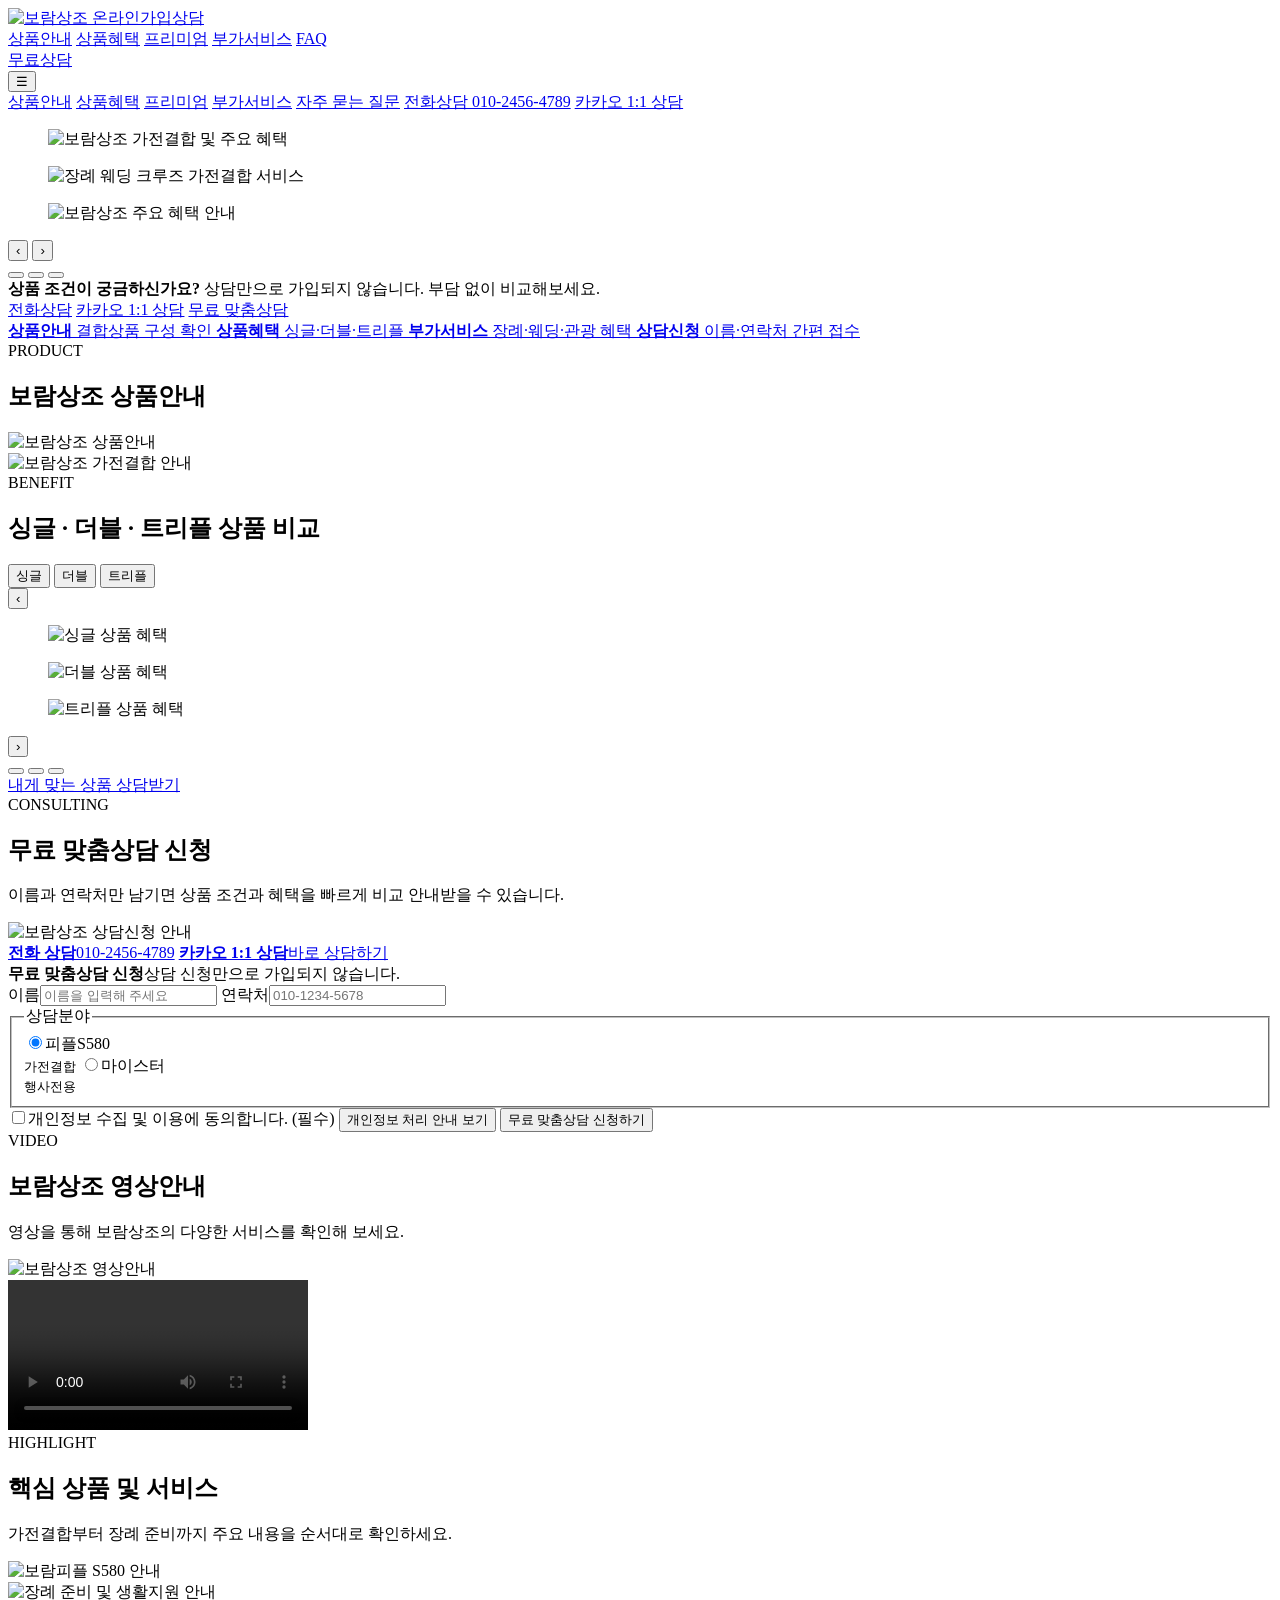
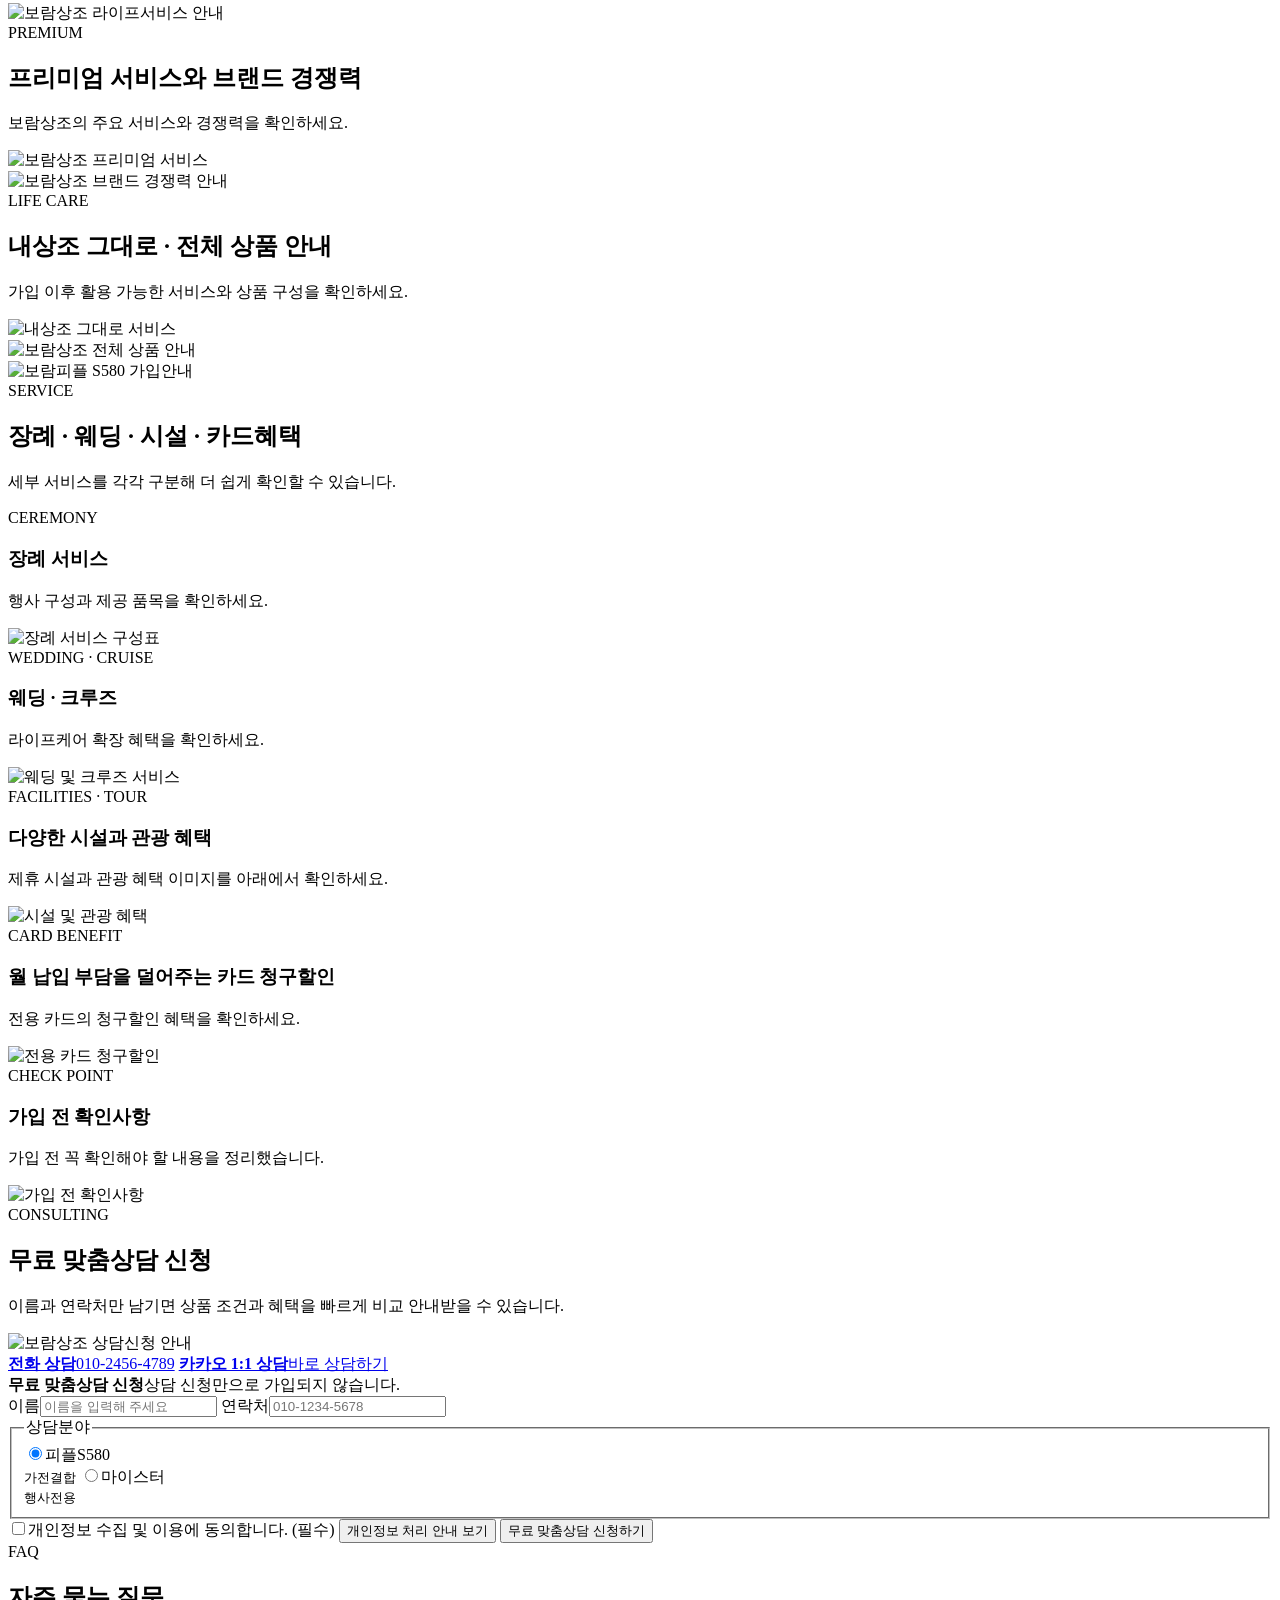
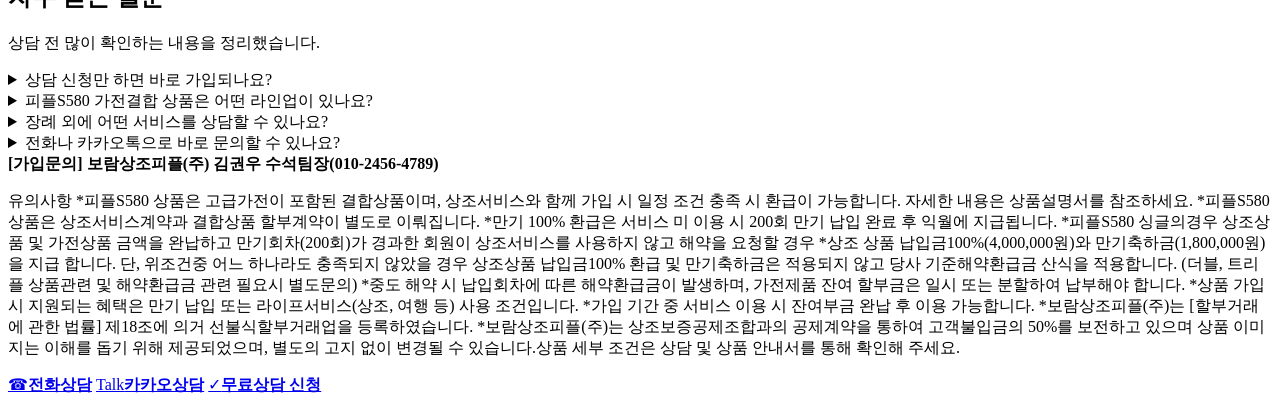
==== index.html @ 806a6223 "Add files via upload" ====
<!DOCTYPE html><html><head><meta charset="utf-8"><meta name="download_date" content="2026-11-13T11:43:23.685Z"/>
  
  <meta name="viewport" content="width=device-width,initial-scale=1,viewport-fit=cover">
  <meta name="description" content="보람상조 피플S580 가전결합·마이스터 상품 안내와 무료 맞춤상담 신청">
  <meta name="theme-color" content="#0a43bf">
  <meta property="og:title" content="보람상조 | 무료 맞춤상담">
  <meta property="og:description" content="피플S580 가전결합부터 장례·웨딩·크루즈까지 맞춤 상담을 받아보세요.">
  <meta property="og:type" content="website">
  <title>보람상조 | 피플S580·마이스터 무료 맞춤상담</title>
  <link rel="stylesheet" href="boram1/css/style.css">
  <script src="boram1/js/config.js"></script>
  <script type="application/ld+json">
  {
    "@context":"https://schema.org",
    "@type":"FAQPage",
    "mainEntity":[
      {"@type":"Question","name":"상담 신청만 하면 바로 가입되나요?","acceptedAnswer":{"@type":"Answer","text":"아닙니다. 상담 신청은 상품 조건과 혜택을 비교하기 위한 절차이며 실제 가입은 약관과 세부 조건을 확인한 뒤 진행됩니다."}},
      {"@type":"Question","name":"피플S580 가전결합 상품은 어떤 라인업이 있나요?","acceptedAnswer":{"@type":"Answer","text":"싱글, 더블, 트리플 라인업이 있으며 월 납입 조건과 가전결합 혜택은 상담을 통해 확인할 수 있습니다."}},
      {"@type":"Question","name":"장례 외에 어떤 서비스를 상담할 수 있나요?","acceptedAnswer":{"@type":"Answer","text":"장례 외에도 웨딩, 크루즈 등 라이프서비스 관련 내용을 함께 상담할 수 있습니다."}}
    ]
  }
  </script>
  
  <!-- utf-8 환경 common.js -->
  <script src="../_external/code.jquery.com/jquery-1.12.4.min.js"></script>
  <script type="text/javascript" src="../_external/promotion.heeil.com/js/common.js"></script>   
  
	<!-- Google tag (gtag.js) -->
	<script async="" src="../_external/www.googletagmanager.com/gtag/js.id_AW-16954085421.js">
	</script>
	<script>
	  window.dataLayer = window.dataLayer || [];
	  function gtag(){dataLayer.push(arguments);}
	  gtag('js', new Date());

	  gtag('config', 'AW-16954085421');
	</script>

	<script type="text/javascript" src="../_external/wcs.naver.net/wcslog.js"></script>
	<script type="text/javascript"> 
	if (window.wcs) {
		if(!wcs_add) var wcs_add = {};
		wcs_add['wa'] = 's_5861276dd346';      // 사이트 식별자 (=네이버공통키, na_account_id)
		wcs.inflow();
		wcs_do(); // PV 이벤트 전송
	 }
	</script>
	
	<script type="text/javascript" charset="UTF-8" src="../_external/t1.daumcdn.net/kas/static/kp.js"></script>
	<script type="text/javascript">
		  kakaoPixel('1083801692194292837').pageView('방문');
	</script>
  
</head>
<body>
  <header class="site-header" id="top">
    <div class="header-inner">
      <a class="brand" href="." aria-label="보람상조 홈">
        <img class="brand-logo" src="boram1/images/boram-logo.png" alt="보람상조 온라인가입상담">
      </a>
      <nav class="desktop-nav" aria-label="주요 메뉴">
        <a href=".">상품안내</a>
        <a href=".">상품혜택</a>
        <a href=".">프리미엄</a>
        <a href=".">부가서비스</a>
        <a href=".">FAQ</a>
      </nav>
      <div class="header-actions">
        <a class="nav-cta" href=".">무료상담</a>
      </div>
      <button class="menu-btn" type="button" aria-label="모바일 메뉴 열기" aria-expanded="false">☰</button>
    </div>
    <nav class="mobile-nav" aria-label="모바일 메뉴">
      <a href=".">상품안내</a>
      <a href=".">상품혜택</a>
      <a href=".">프리미엄</a>
      <a href=".">부가서비스</a>
      <a href=".">자주 묻는 질문</a>
      <a href="tel:01024564789">전화상담 010-2456-4789</a>
      <a href="https://open.kakao.com/o/sr7OLprh" target="_blank" rel="noopener noreferrer">카카오 1:1 상담</a>
    </nav>
  </header>

  <main>
    <section class="hero" aria-label="보람상조 주요 안내">
      <div class="hero-stage">
        <figure class="hero-slide is-active">
          <picture>
			  <source media="(max-width:768px)" srcset="boram1/images/m/hero1.webp">
			  <img src="boram1/images/pc/hero1.webp" alt="보람상조 가전결합 및 주요 혜택" fetchpriority="high">
		  </picture>
        </figure>
        <figure class="hero-slide">
          <picture>
			  <source media="(max-width:768px)" srcset="boram1/images/m/hero2.webp">
			  <img src="boram1/images/pc/hero2.webp" alt="장례 웨딩 크루즈 가전결합 서비스">
		  </picture>
        </figure>
        <figure class="hero-slide">
          <picture>
			  <source media="(max-width:768px)" srcset="boram1/images/m/hero3.webp">
			  <img src="boram1/images/pc/hero3.webp" alt="보람상조 주요 혜택 안내">
		  </picture>
        </figure>
        <button class="hero-arrow prev" type="button" aria-label="이전 배너">‹</button>
        <button class="hero-arrow next" type="button" aria-label="다음 배너">›</button>
      </div>
      <div class="hero-dots" role="tablist" aria-label="메인 배너 선택">
        <button class="is-active" type="button" aria-label="배너 1"></button>
        <button type="button" aria-label="배너 2"></button>
        <button type="button" aria-label="배너 3"></button>
      </div>
    </section>

    <section class="contact-strip" aria-label="상담 바로가기">
      <div class="contact-strip-inner">
        <div>
			<strong>상품 조건이 궁금하신가요?</strong>
			<span>상담만으로 가입되지 않습니다. 부담 없이 비교해보세요.</span>
		</div>
        <div class="contact-strip-actions">
          <a class="btn phone" href="tel:01024564789">전화상담</a>
          <a class="btn kakao" href="https://open.kakao.com/o/sr7OLprh" target="_blank" rel="noopener noreferrer">카카오 1:1 상담</a>
          <a class="btn primary" href=".">무료 맞춤상담</a>
        </div>
      </div>
    </section>

    <section class="quick-links" aria-label="빠른 메뉴">
      <a href=".">
		  <strong>상품안내</strong>
		  <span>결합상품 구성 확인</span>
	  </a>
      <a href=".">
		  <strong>상품혜택</strong>
		  <span>싱글·더블·트리플</span>
	  </a>
      <a href=".">
		  <strong>부가서비스</strong>
		  <span>장례·웨딩·관광 혜택</span>
	  </a>
      <a href=".">
		  <strong>상담신청</strong>
		  <span>이름·연락처 간편 접수</span>
	  </a>
    </section>
	
    <section class="image-section soft" id="product-main">
      <div class="section-heading">
		  <span>PRODUCT</span>
		  <h2>보람상조 상품안내</h2>
	  </div>
      <div class="image-frame">
		  <picture>
			<source media="(max-width:768px)" srcset="boram1/images/m/products-main.webp">
			<img src="boram1/images/pc/product-main.webp" alt="보람상조 상품안내" loading="lazy">
		  </picture>
		  <a class="product-main-hotspot" href="https://www.borampeople.co.kr/Funeral/Apply/DirStep/2" target="_blank" rel="noopener noreferrer" aria-label="마이스터499 전자청약 바로가기"></a>
		  <a class="product-main-hotspot2" href="https://www.borampeople.co.kr/Funeral/Catalog/new/m599_series" target="_blank" rel="noopener noreferrer" aria-label="마이스터599 전자청약 바로가기"></a>
		  <a class="product-main-hotspot3" href="https://www.borampeople.co.kr/Funeral/Catalog/new/m599_series" target="_blank" rel="noopener noreferrer" aria-label="마이스터699 전자청약 바로가기"></a>
	  </div>
      <div class="image-frame">
		  <picture>
			<source media="(max-width:768px)" srcset="boram1/images/m/products-main2.webp">
			<img src="boram1/images/pc/product-main2.webp" alt="보람상조 가전결합 안내" loading="lazy">
		  </picture>
	  </div>
    </section>
	
    <section class="image-section" id="benefits">
      <div class="section-heading">
		  <span>BENEFIT</span>
		  <h2>싱글 · 더블 · 트리플 상품 비교</h2>
	  </div>
      <div class="package-carousel">
        <div class="package-tabs" role="tablist" aria-label="상품 선택">
          <button class="is-active" type="button">싱글</button>
          <button type="button">더블</button>
          <button type="button">트리플</button>
        </div>
        <div class="package-stage">
          <button class="pkg-arrow pkg-prev" type="button" aria-label="이전 상품">‹</button>
          <figure class="package-card is-active">
            <picture>
				<source media="(max-width:768px)" srcset="boram1/images/m/package1.webp">
				<img src="boram1/images/pc/package1.webp" alt="싱글 상품 혜택" loading="lazy">
			</picture>
            <a class="product-more-hotspot" href="https://www.borampeople.co.kr/Landing/Brochure/index/10" target="_blank" rel="noopener noreferrer" aria-label="싱글 상품 더보기"></a>
			<a class="product-more-hotspot2" href="https://boramsp.lifenuri.com/shop/themesgroup/184" target="_blank" rel="noopener noreferrer" aria-label="싱글 더 많은 상품보기"></a>
          </figure>
          <figure class="package-card">
            <picture>
				<source media="(max-width:768px)" srcset="boram1/images/m/package2.webp">
				<img src="boram1/images/pc/package2.webp" alt="더블 상품 혜택" loading="lazy">
			</picture>
            <a class="product-more-hotspot" href="https://www.borampeople.co.kr/Landing/Brochure/index/10" target="_blank" rel="noopener noreferrer" aria-label="더블 상품 더보기"></a>
			<a class="product-more-hotspot2" href="https://boramsp.lifenuri.com/shop/themesgroup/184" target="_blank" rel="noopener noreferrer" aria-label="더블 더 많은 상품보기"></a>
          </figure>
          <figure class="package-card">
            <picture>
				<source media="(max-width:768px)" srcset="boram1/images/m/package3.webp">
				<img src="boram1/images/pc/package3.webp" alt="트리플 상품 혜택" loading="lazy">
			</picture>
            <a class="product-more-hotspot" href="https://www.borampeople.co.kr/Landing/Brochure/index/10" target="_blank" rel="noopener noreferrer" aria-label="트리플 상품 더보기"></a>
			<a class="product-more-hotspot2" href="https://boramsp.lifenuri.com/shop/themesgroup/184" target="_blank" rel="noopener noreferrer" aria-label="트리플 더 많은 상품보기"></a>
          </figure>
          <button class="pkg-arrow pkg-next" type="button" aria-label="다음 상품">›</button>
        </div>
        <div class="package-dots" role="tablist" aria-label="상품 슬라이드 페이지">
          <button class="is-active" type="button" aria-label="싱글"></button>
		  <button type="button" aria-label="더블"></button>
		  <button type="button" aria-label="트리플"></button>
        </div>
      </div>
      <div class="section-cta"><a href=".">내게 맞는 상품 상담받기</a></div>
    </section>

    <section class="consult-section" id="consult-top">
      <div class="section-heading light"><span>CONSULTING</span><h2>무료 맞춤상담 신청</h2><p>이름과 연락처만 남기면 상품 조건과 혜택을 빠르게 비교 안내받을 수 있습니다.</p></div>
      <div class="consult-layout">
        <div class="consult-visual">
          <picture><source media="(max-width:768px)" srcset="boram1/images/m/consult-visual.webp"><img src="boram1/images/pc/consult-visual.webp" alt="보람상조 상담신청 안내" loading="lazy"></picture>
          <div class="consult-direct">
            <a href="tel:01024564789"><strong>전화 상담</strong><span class="font-big">010-2456-4789</span></a>
            <a href="https://open.kakao.com/o/sr7OLprh" target="_blank" rel="noopener noreferrer"><strong>카카오 1:1 상담</strong><span>바로 상담하기</span></a>
          </div>
        </div>
        <form class="lead-form" id="leadFormTop" novalidate="">
          <div class="form-title"><strong>무료 맞춤상담 신청</strong><span>상담 신청만으로 가입되지 않습니다.</span></div>
          <div class="field-row">
            <label>이름<input type="text" name="e2_data1599" id="e2_data1599" autocomplete="name" maxlength="30" placeholder="이름을 입력해 주세요" required=""></label>
            <label>연락처<input type="tel" name="e2_data1600" id="e2_data1600" autocomplete="tel" inputmode="numeric" maxlength="13" placeholder="010-1234-5678" required=""></label>
          </div>
          <fieldset>
            <legend>상담분야</legend>
            <div class="choice-grid">
              <label class="choice"><input type="radio" id="e2_data1601" name="e2_data1601" value="피플S580(가전결합)" checked=""><span>피플S580<br><small>가전결합</small></span></label>
              <label class="choice"><input type="radio" id="e2_data1601" name="e2_data1601" value="마이스터(행사전용)"><span>마이스터<br><small>행사전용</small></span></label>
            </div>
          </fieldset>
          <label class="agree"><input type="checkbox" name="privacy" id="privacyTop" required=""><span>개인정보 수집 및 이용에 동의합니다. (필수)</span></label>
          <button class="terms-btn" id="termsBtnTop" type="button">개인정보 처리 안내 보기</button>
          <input type="hidden" name="source" value="boram_homepage">
          <button class="submit-btn" type="button" onclick="e2_chkForm();">무료 맞춤상담 신청하기</button>
          <div class="form-status" id="formStatusTop" role="status" aria-live="polite"></div>
        </form>
      </div>
    </section>

	<section class="video-section" id="video">
	  <div class="section-heading light">
		<span>VIDEO</span>
		<h2>보람상조 영상안내</h2>
		<p>영상을 통해 보람상조의 다양한 서비스를 확인해 보세요.</p>
	  </div>
	  <div class="video-layout">
		<!-- 왼쪽 이미지 영역 -->
		<div class="video-visual">
		  <picture>
			<source media="(max-width:768px)" srcset="boram1/images/m/video-visual.webp">
			<img src="boram1/images/pc/video-visual.webp" alt="보람상조 영상안내" loading="lazy">
		  </picture>
		</div>
		<!-- 오른쪽 비디오 영역 -->
		<div class="video-box">
		  <video controls="" playsinline="" preload="metadata">
			<source src="https://www.boram-onlinemall.co.kr/boram1/images/pc/video-poster.mp4" type="video/mp4">
			브라우저가 동영상 재생을 지원하지 않습니다.
		  </video>
		</div>
	  </div>
	</section>

    <section class="image-section soft">
      <div class="section-heading">
		  <span>HIGHLIGHT</span>
		  <h2>핵심 상품 및 서비스</h2>
		  <p>가전결합부터 장례 준비까지 주요 내용을 순서대로 확인하세요.</p>
	  </div>
      <div class="image-frame">
		  <picture>
			  <source media="(max-width:768px)" srcset="boram1/images/m/s580-main.webp">
			  <img src="boram1/images/pc/s580-main.webp" alt="보람피플 S580 안내" loading="lazy">
		  </picture>
	  </div>
      <div class="image-frame">
		  <picture>
			  <source media="(max-width:768px)" srcset="boram1/images/m/life-support.webp">
			  <img src="boram1/images/pc/life-support.webp" alt="장례 준비 및 생활지원 안내" loading="lazy">
		  </picture>
	  </div>
      <div class="image-frame">
		  <picture>
			  <source media="(max-width:768px)" srcset="boram1/images/m/overview.webp">
			  <img src="boram1/images/pc/overview.webp" alt="보람상조 라이프서비스 안내" loading="lazy">
		  </picture>
	  </div>
    </section>

    <section class="image-section dark" id="premium">
      <div class="section-heading light">
		  <span>PREMIUM</span>
		  <h2>프리미엄 서비스와 브랜드 경쟁력</h2>
		  <p>보람상조의 주요 서비스와 경쟁력을 확인하세요.</p>
	  </div>
      <div class="image-frame">
		  <picture>
			  <source media="(max-width:768px)" srcset="boram1/images/m/premium.webp">
			  <img src="boram1/images/pc/premium.webp" alt="보람상조 프리미엄 서비스" loading="lazy">
		  </picture>
	  </div>
      <div class="image-frame">
		  <picture>
			  <source media="(max-width:768px)" srcset="boram1/images/m/awards.webp">
			  <img src="boram1/images/pc/awards.webp" alt="보람상조 브랜드 경쟁력 안내" loading="lazy">
		  </picture>
	  </div>
    </section>

    <section class="image-section" id="life">
      <div class="section-heading">
		  <span>LIFE CARE</span>
		  <h2>내상조 그대로 · 전체 상품 안내</h2>
		  <p>가입 이후 활용 가능한 서비스와 상품 구성을 확인하세요.</p>
	  </div>
      <div class="image-frame">
		  <picture>
			  <source media="(max-width:768px)" srcset="boram1/images/m/life-service.webp">
			  <img src="boram1/images/pc/life-service.webp" alt="내상조 그대로 서비스" loading="lazy">
		  </picture>
	  </div>
      <div class="image-frame">
		  <picture>
			  <source media="(max-width:768px)" srcset="boram1/images/m/all-products.webp">
			  <img src="boram1/images/pc/all-products.webp" alt="보람상조 전체 상품 안내" loading="lazy">
		  </picture>
	  </div>
      <div class="image-frame">
		  <picture>
			  <source media="(max-width:768px)" srcset="boram1/images/m/fee.webp">
			  <img src="boram1/images/pc/fee.webp" alt="보람피플 S580 가입안내" loading="lazy">
		  </picture>
	  </div>
    </section>

    <section class="image-section soft" id="services">
      <div class="section-heading">
		  <span>SERVICE</span>
		  <h2>장례 · 웨딩 · 시설 · 카드혜택</h2>
		  <p>세부 서비스를 각각 구분해 더 쉽게 확인할 수 있습니다.</p>
	  </div>
      <div class="service-block">
        <div class="section-heading mini">
			<span>CEREMONY</span>
			<h3>장례 서비스</h3>
			<p>행사 구성과 제공 품목을 확인하세요.</p>
		</div>
        <div class="image-frame portrait">
			<picture><source media="(max-width:768px)" srcset="boram1/images/m/ceremony.webp">
				<img src="boram1/images/pc/ceremony.webp" alt="장례 서비스 구성표" loading="lazy">
			</picture>
		</div>
      </div>
      <div class="service-block alt">
        <div class="section-heading mini">
			<span>WEDDING · CRUISE</span>
			<h3>웨딩 · 크루즈</h3>
			<p>라이프케어 확장 혜택을 확인하세요.</p>
		</div>
        <div class="image-frame portrait">
			<picture>
				<source media="(max-width:768px)" srcset="boram1/images/m/wedding-cruise.webp">
				<img src="boram1/images/pc/wedding-cruise.webp" alt="웨딩 및 크루즈 서비스" loading="lazy">
			</picture>
		</div>
      </div>
      <div class="service-block">
        <div class="section-heading mini">
			<span>FACILITIES · TOUR</span>
			<h3>다양한 시설과 관광 혜택</h3>
			<p>제휴 시설과 관광 혜택 이미지를 아래에서 확인하세요.</p>
		</div>
        <div class="image-frame portrait">
			<picture>
				<source media="(max-width:768px)" srcset="boram1/images/m/facilities.webp">
				<img src="boram1/images/pc/facilities.webp" alt="시설 및 관광 혜택" loading="lazy">
			</picture>
		</div>
      </div>
      <div class="service-block alt">
        <div class="section-heading mini">
			<span>CARD BENEFIT</span>
			<h3>월 납입 부담을 덜어주는 카드 청구할인</h3>
			<p>전용 카드의 청구할인 혜택을 확인하세요.</p>
		</div>
        <div class="image-frame portrait">
			<picture>
				<source media="(max-width:768px)" srcset="boram1/images/m/card-benefit.webp">
				<img src="boram1/images/pc/card-benefit.webp" alt="전용 카드 청구할인" loading="lazy">
			</picture>
		</div>
      </div>
      <div class="service-block">
        <div class="section-heading mini">
			<span>CHECK POINT</span>
			<h3>가입 전 확인사항</h3>
			<p>가입 전 꼭 확인해야 할 내용을 정리했습니다.</p>
		</div>
        <div class="image-frame before-join-frame">
			<picture>
				<source media="(max-width:768px)" srcset="boram1/images/m/before-join.webp">
				<img src="boram1/images/pc/before-join.webp" alt="가입 전 확인사항" loading="lazy">
			</picture>
		</div>
      </div>
    </section>

    <section class="consult-section" id="consult">
      <div class="section-heading light">
		<span>CONSULTING</span>
		<h2>무료 맞춤상담 신청</h2>
		<p>이름과 연락처만 남기면 상품 조건과 혜택을 빠르게 비교 안내받을 수 있습니다.</p>
	  </div>
      <div class="consult-layout">
        <div class="consult-visual">
          <picture><source media="(max-width:768px)" srcset="boram1/images/m/consult-visual.webp">
			<img src="boram1/images/pc/consult-visual.webp" alt="보람상조 상담신청 안내" loading="lazy">
		  </picture>
          <div class="consult-direct">
            <a href="tel:01024564789"><strong>전화 상담</strong><span class="font-big">010-2456-4789</span></a>
            <a href="https://open.kakao.com/o/sr7OLprh" target="_blank" rel="noopener noreferrer"><strong>카카오 1:1 상담</strong><span>바로 상담하기</span></a>
          </div>
        </div>
        <form class="lead-form" id="leadForm" novalidate="">
          <div class="form-title"><strong>무료 맞춤상담 신청</strong><span>상담 신청만으로 가입되지 않습니다.</span></div>
          <div class="field-row">
            <label>이름<input type="text" name="e3_data1599" id="e3_data1599" autocomplete="name" maxlength="30" placeholder="이름을 입력해 주세요" required=""></label>
            <label>연락처<input type="tel" name="e3_data1600" id="e3_data1600" autocomplete="tel" inputmode="numeric" maxlength="13" placeholder="010-1234-5678" required=""></label>
          </div>
          <fieldset>
            <legend>상담분야</legend>
            <div class="choice-grid">
              <label class="choice"><input type="radio" id="e3_data1601" name="e3_data1601" value="피플S580(가전결합)" checked=""><span>피플S580<br><small>가전결합</small></span></label>
              <label class="choice"><input type="radio" id="e3_data1601" name="e3_data1601" value="마이스터(행사전용)"><span>마이스터<br><small>행사전용</small></span></label>
            </div>
          </fieldset>
          <label class="agree"><input type="checkbox" name="privacy" id="privacy" required=""><span>개인정보 수집 및 이용에 동의합니다. (필수)</span></label>
          <button class="terms-btn" id="termsBtn" type="button">개인정보 처리 안내 보기</button>
          <input type="hidden" name="source" value="boram_homepage">
          <button class="submit-btn" type="button" onclick="e3_chkForm();">무료 맞춤상담 신청하기</button>
          <div class="form-status" id="formStatus" role="status" aria-live="polite"></div>
     
        </form>
      </div>
    </section>

    <section class="faq-section" id="faq">
      <div class="section-heading"><span>FAQ</span><h2>자주 묻는 질문</h2><p>상담 전 많이 확인하는 내용을 정리했습니다.</p></div>
      <div class="faq-list">
        <details><summary>상담 신청만 하면 바로 가입되나요?</summary><p>아닙니다. 상담 신청은 상품 조건과 혜택을 비교하기 위한 절차이며, 실제 가입은 약관과 세부 조건을 확인한 뒤 진행됩니다.</p></details>
        <details><summary>피플S580 가전결합 상품은 어떤 라인업이 있나요?</summary><p>싱글, 더블, 트리플 라인업이 있습니다. 각 라인업의 월 납입 조건과 가전결합 혜택은 상담을 통해 확인할 수 있습니다.</p></details>
        <details><summary>장례 외에 어떤 서비스를 상담할 수 있나요?</summary><p>장례 외에도 웨딩, 크루즈 등 라이프서비스 관련 내용을 함께 상담할 수 있습니다.</p></details>
        <details><summary>전화나 카카오톡으로 바로 문의할 수 있나요?</summary><p>가능합니다. 전화 상담은 010-2456-4789, 카카오톡은 페이지 내 ‘카카오 1:1 상담’ 버튼을 이용해 주세요.</p></details>
      </div>
    </section>
  </main>

  <footer>
    <div class="footer-inner">
      <div><strong>[가입문의] 보람상조피플(주) 김권우 수석팀장(010-2456-4789)</strong><p>유의사항
*피플S580 상품은 고급가전이 포함된 결합상품이며, 상조서비스와 함께 가입 시 일정 조건 충족 시 환급이 가능합니다. 자세한 내용은 상품설명서를 참조하세요.
*피플S580 상품은 상조서비스계약과 결합상품 할부계약이 별도로 이뤄집니다.
*만기 100% 환급은 서비스 미 이용 시 200회 만기 납입 완료 후 익월에 지급됩니다.
*피플S580 싱글의경우 상조상품 및 가전상품 금액을 완납하고 만기회차(200회)가 경과한 회원이 상조서비스를 사용하지 않고 해약을 요청할 경우
*상조 상품 납입금100%(4,000,000원)와 만기축하금(1,800,000원)을 지급 합니다. 단, 위조건중 어느 하나라도 충족되지 않았을 경우
상조상품 납입금100% 환급 및 만기축하금은 적용되지 않고 당사 기준해약환급금 산식을 적용합니다. (더블, 트리플 상품관련 및 해약환급금 관련 필요시 별도문의)
*중도 해약 시 납입회차에 따른 해약환급금이 발생하며, 가전제품 잔여 할부금은 일시 또는 분할하여 납부해야 합니다.
*상품 가입 시 지원되는 혜택은 만기 납입 또는 라이프서비스(상조, 여행 등) 사용 조건입니다.
*가입 기간 중 서비스 이용 시 잔여부금 완납 후 이용 가능합니다.
*보람상조피플(주)는 [할부거래에 관한 법률] 제18조에 의거 선불식할부거래업을 등록하였습니다.
*보람상조피플(주)는​ 상조보증공제조합과의 공제계약을 통하여 고객불입금의 50%를 보전하고 있으며 상품 이미지는 이해를 돕기 위해 제공되었으며, 별도의 고지 없이 변경될 수 있습니다.상품 세부 조건은 상담 및 상품 안내서를 통해 확인해 주세요.</p></div>

    </div>
  </footer>

  <div class="sticky-actions" aria-label="빠른 상담 메뉴">
    <a class="sticky-phone" href="tel:01024564789"><span>☎</span><strong>전화상담</strong></a>
    <a class="sticky-kakao" href="https://open.kakao.com/o/sr7OLprh" target="_blank" rel="noopener noreferrer"><span>Talk</span><strong>카카오상담</strong></a>
    <a class="sticky-apply" href="."><span>✓</span><strong>무료상담 신청</strong></a>
  </div>

<!--   <div class="popup" id="promoPopup" role="dialog" aria-modal="true" aria-label="신청 고객 단독 혜택" hidden>
    <div class="popup-card">
      <button class="popup-close" type="button" aria-label="팝업 닫기">×</button>
      <picture><source media="(max-width:768px)" srcset="boram1/images/m/popup.webp"><img src="boram1/images/pc/popup.webp" alt="신청 고객 단독 혜택"></picture>
      <div class="popup-actions"><button type="button" class="popup-today">오늘은 그만 보기</button><a href="#consult" class="popup-go">상담 신청하기</a></div>
    </div>
  </div> -->

  <div class="modal" id="termsModal" hidden="">
    <div class="modal-card" role="dialog" aria-modal="true" aria-labelledby="termsTitle">
      <button class="modal-close" type="button" aria-label="닫기">×</button>
      <h2 id="termsTitle">개인정보 처리에 대한 안내</h2>
      <ul>
        <li><strong>수집 항목:</strong> 이름, 연락처, 상담 희망 상품</li>
        <li><strong>이용 목적:</strong> 상조 상품 및 가전결합 혜택 상담</li>
        <li><strong>보관 기간:</strong> 상담 목적 달성 후 관계 법령 및 내부 정책에 따라 보관 또는 파기</li>
        <li><strong>동의 거부:</strong> 개인정보 제공에 동의하지 않을 수 있으나 상담 신청이 제한될 수 있습니다.</li>
      </ul>
      <button class="modal-confirm" type="button">확인</button>
    </div>
  </div>

  <script src="boram1/js/main.js"></script>
  
<form name="event_form" method="post" id="event_form">
<input type="hidden" id="pr_no" name="pr_no" value="561">
<input type="hidden" id="return_url" name="return_url" value="https://www.boram-onlinemall.co.kr/db_confirm/"> <!-- 반환경로 -->
<input type="hidden" id="pi_referer" name="pi_referer" value=""> <!-- 접속경로 -->
<input type="hidden" id="pi_banner" name="pi_banner" value=""> <!-- 배너광고 -->
<input type="hidden" name="pp_data1599" id="pp_data1599" value=""> <!-- 이름 -->
<input type="hidden" name="pp_data1600" id="pp_data1600" value=""> <!-- 연락처 -->
<input type="hidden" name="pp_data1601" id="pp_data1601" value=""> <!-- 상품 -->
</form>
 
  
<!-- 접속통계 프레임 -->
<iframe width="0" height="0" scrolling="no" id="hidden_frame" frameborder="0" style="display:none;"></iframe>
<!-- 등록 자바스크립트구문 -->
<script type="text/javascript">

	// 접속통계
$(document).ready(function(){ 
	var frame = document.getElementById("hidden_frame");
	var fr_src = frame.src;
	var pi_banner = $('#pi_banner').val(); // pi_banner 저장
	fr_src = "https://promotion.heeil.com/static/static_proc.php?param=566";

	var ref_url = document.referrer;
	// ref_url = document.event_form.pi_referer.value; // event_form의 pi_referer에 값을 넣는 경우에 주석해제 후 사용
	
	// 이미 신청된 데이터인 경우 접속통계 등록불가
	if( ref_url.indexOf("promotion.heeil.com/event/event_proc.php") > -1 || unescape(ref_url).indexOf("promotion.heeil.com/event/event_proc.php") > -1 ){
		return;
	}

	// 이전접속경로가 있는경우
	if(ref_url != ""){
		ref_url = escape(ref_url); // 이전접속경로값을 인코딩하여 iframe src값에 추가
		fr_src += "&check_value=" + ref_url;
	}
	
	// 배너광고 경로가 있는 경우
	if(pi_banner != ""){
		fr_src += "&pi_banner=" + pi_banner; // pi_banner값이 있는 경우 배너값 접속통계에 값 넘김
	}

	// iframe src 값 저장, 오픈시 아래 주석을 풀어주세요.
	// frame.src = fr_src;

});


// leadForm 유효성 검사 (main.js의 submit 핸들러 로직을 함수화, 상단/하단 폼 공용)
function validateLeadForm(formId, phoneId, statusId) {
	var leadForm = document.getElementById(formId);
	var formStatus = document.getElementById(statusId);

	var setStatus = function(msg, type) {
		if (!formStatus) return;
		formStatus.textContent = msg;
		formStatus.className = 'form-status' + (type ? ' ' + type : '');
	};

	setStatus('');

	if (!leadForm.checkValidity()) {
		leadForm.reportValidity();
		return false;
	}

	var phone = $('#' + phoneId).val().replace(/\D/g, '');
	if (phone.length < 10) {
		setStatus('연락처를 다시 확인해 주세요.', 'error');
		$('#' + phoneId).trigger('focus');
		return false;
	}

	var data = Object.fromEntries(new FormData(leadForm).entries());
	data.phone = phone;
	data.page = location.href;
	data.timestamp = new Date().toISOString();

	var qs = new URLSearchParams(location.search);
	['utm_source', 'utm_medium', 'utm_campaign', 'utm_term', 'utm_content', 'gclid', 'n_keyword'].forEach(function(k) {
		if (qs.get(k)) data[k] = qs.get(k);
	});

	return data;
}


// 섹션상단
function e2_chkForm() {
	if (validateLeadForm('leadFormTop', 'e2_data1600', 'formStatusTop') === false) {
		return false;
	}

	$('#pp_data1599').val($('#e2_data1599').val()); //이름
	$('#pp_data1600').val($('#e2_data1600').val()); //연락처
	$('#pp_data1601').val($('input[name="e2_data1601"]:checked').val()); //상품

	if($('#e2_data1599').val() == ''){
		alert('이름을 입력해주세요!');
		return false;
	}else if($('#e2_data1600').val() == ''){
		alert('연락처를 입력해주십시요');
		return false;
	}

	if(!$('input[name="e2_data1601"]:checked').length) {
        alert('옵션을 선택해주세요.');
        return false;
    }


	if($('#privacyTop').is(':checked')==false){
		alert('개인정보취급방침에 동의하셔야합니다.');
		return false;
	}

	$('#event_form').attr('action','https://promotion.heeil.com/event/event_proc.php');
	$('#event_form').submit();
}


// 섹션하단
function e3_chkForm() {
	if (validateLeadForm('leadForm', 'e3_data1600', 'formStatus') === false) {
		return false;
	}

	$('#pp_data1599').val($('#e3_data1599').val()); //이름
	$('#pp_data1600').val($('#e3_data1600').val()); //연락처
	$('#pp_data1601').val($('input[name="e3_data1601"]:checked').val()); //상품

	if($('#e3_data1599').val() == ''){
		alert('이름을 입력해주세요!');
		return false;
	}else if($('#e3_data1600').val() == ''){
		alert('연락처를 입력해주십시요');
		return false;
	}

	if(!$('input[name="e3_data1601"]:checked').length) {
        alert('옵션을 선택해주세요.');
        return false;
    }


	if($('#privacy').is(':checked')==false){
		alert('개인정보취급방침에 동의하셔야합니다.');
		return false;
	}

	$('#event_form').attr('action','https://promotion.heeil.com/event/event_proc.php');
	$('#event_form').submit();
}

</script>
  
  
<!-- Smartlog -->
<script type="text/javascript">
	var hpt_info={'_account':'UHPT-70858', '_server': 'a70'};
</script>
<script language="javascript" src="../_external/cdn.smlog.co.kr/core/smart.js" charset="utf-8"></script>
<noscript><img src="../_external/a70.smlog.co.kr/smart_bda.account_70858.php" style="display:none;width:0;height:0;" border="0"></noscript>  


</body>
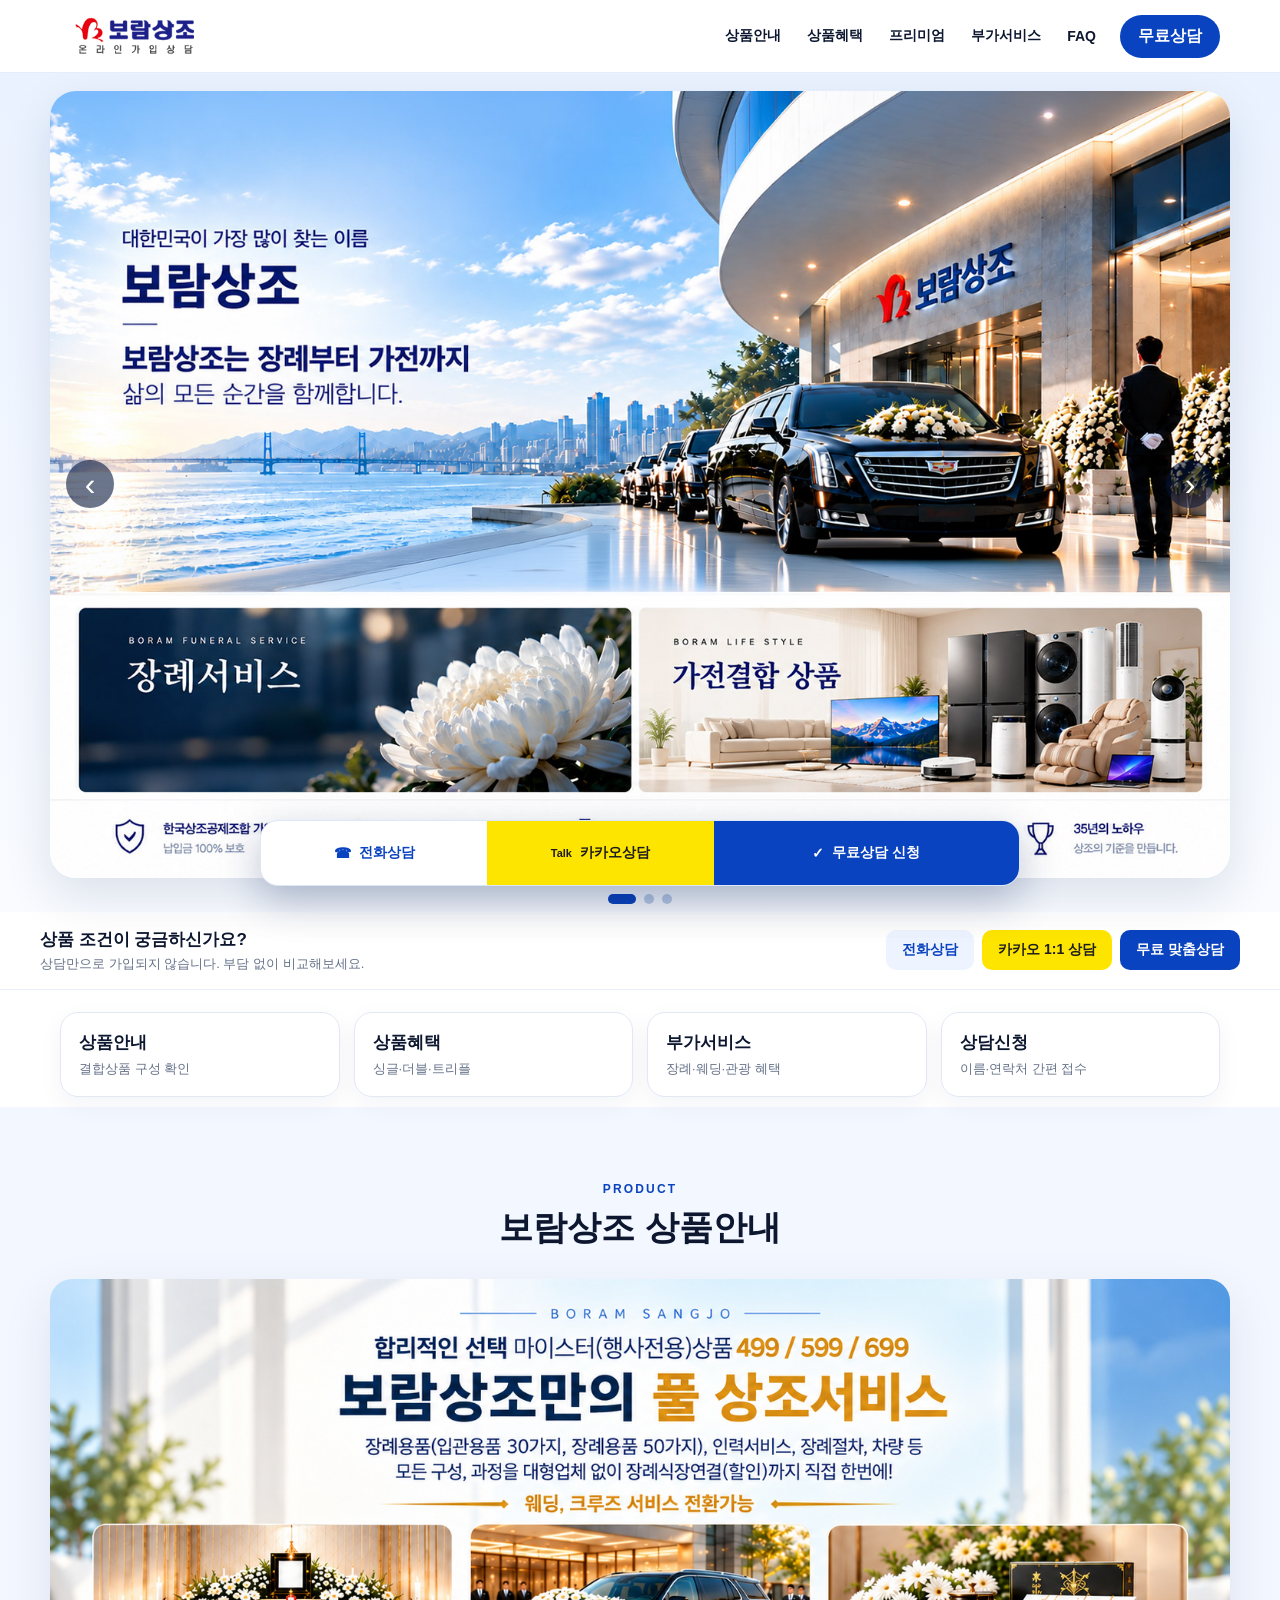
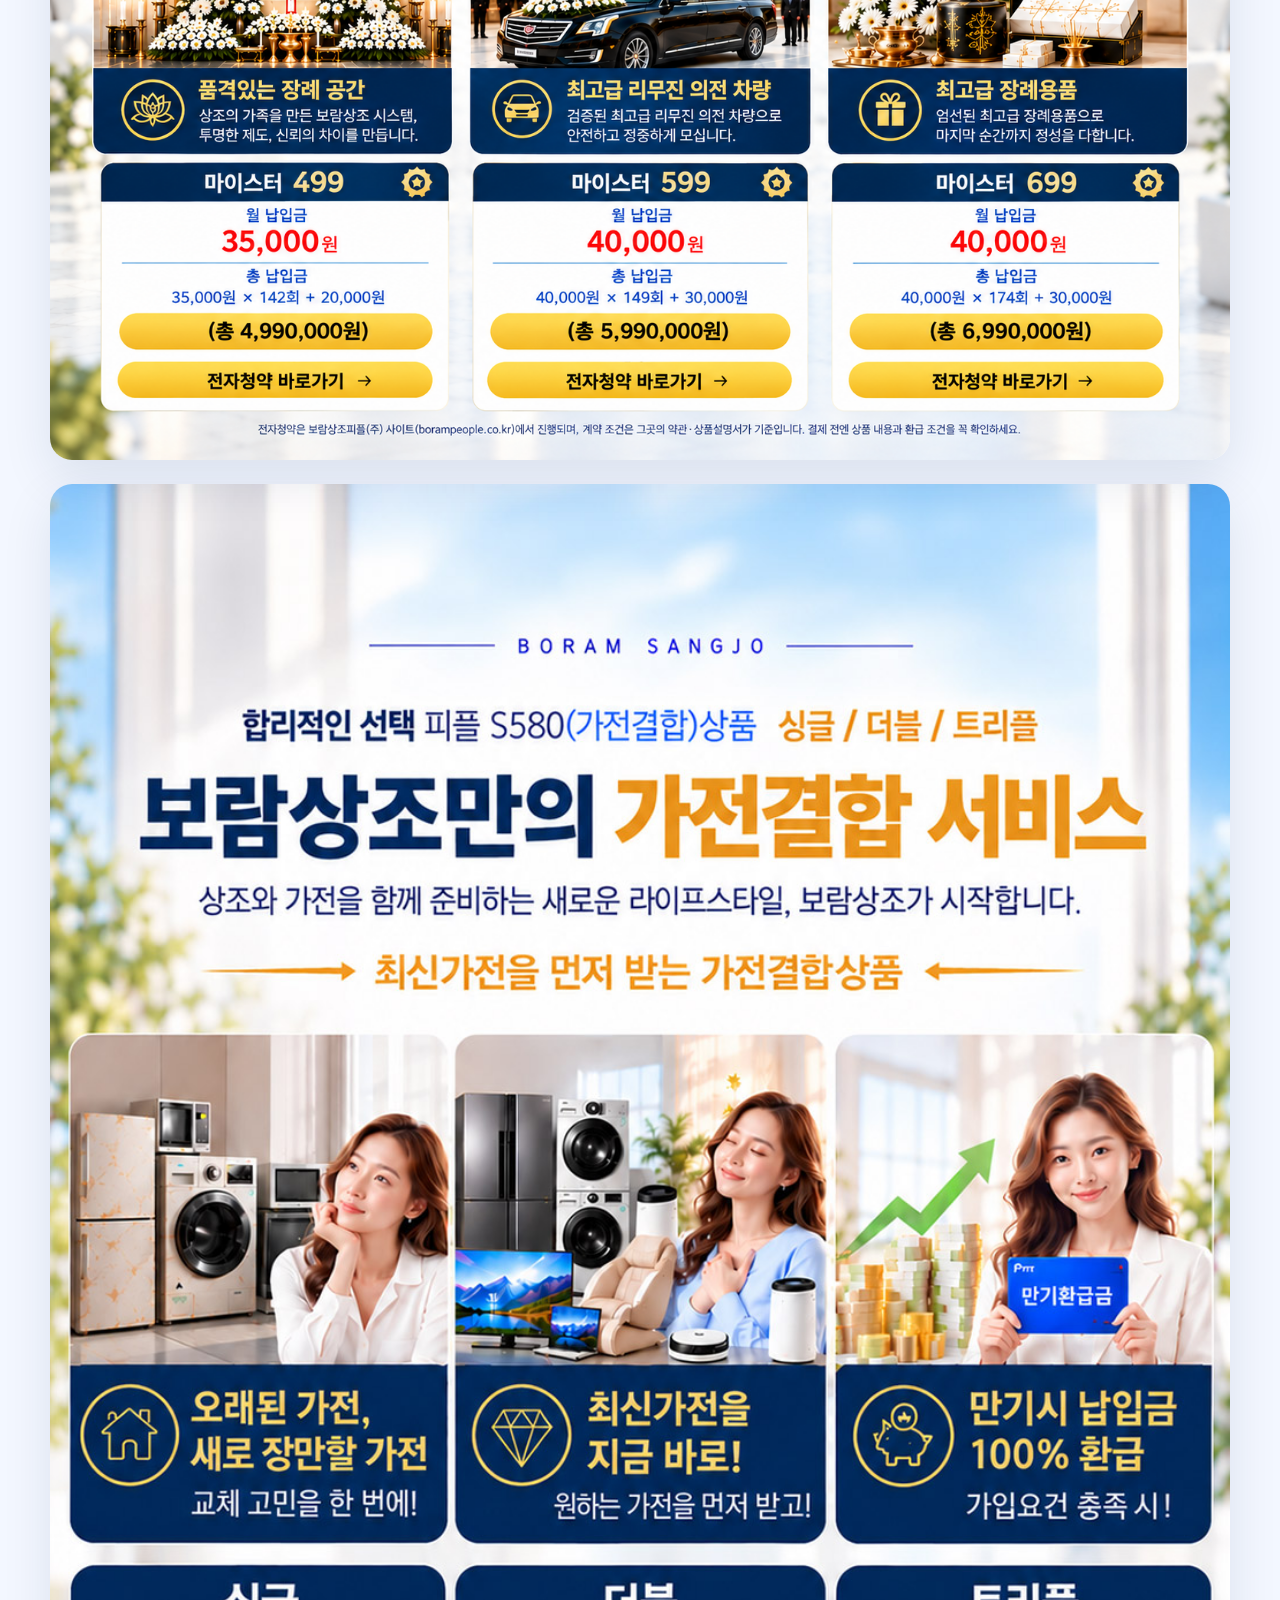
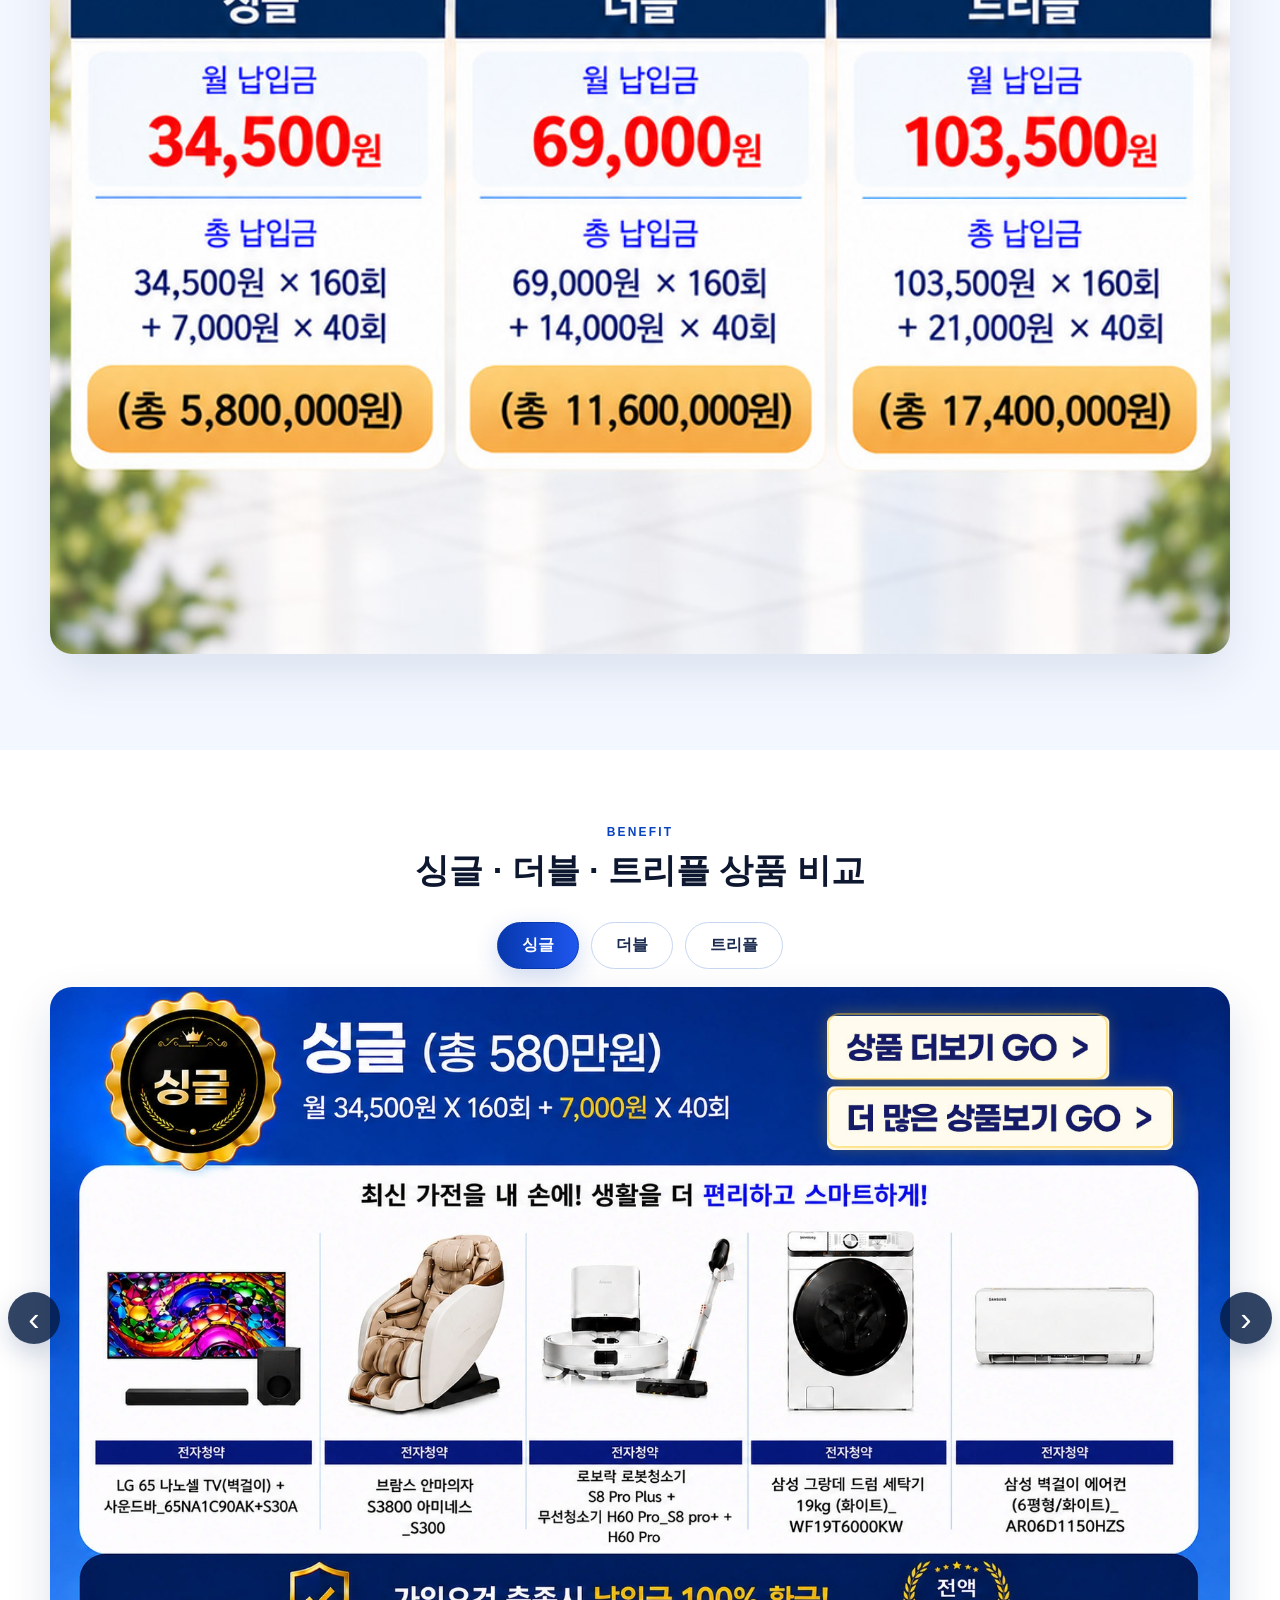
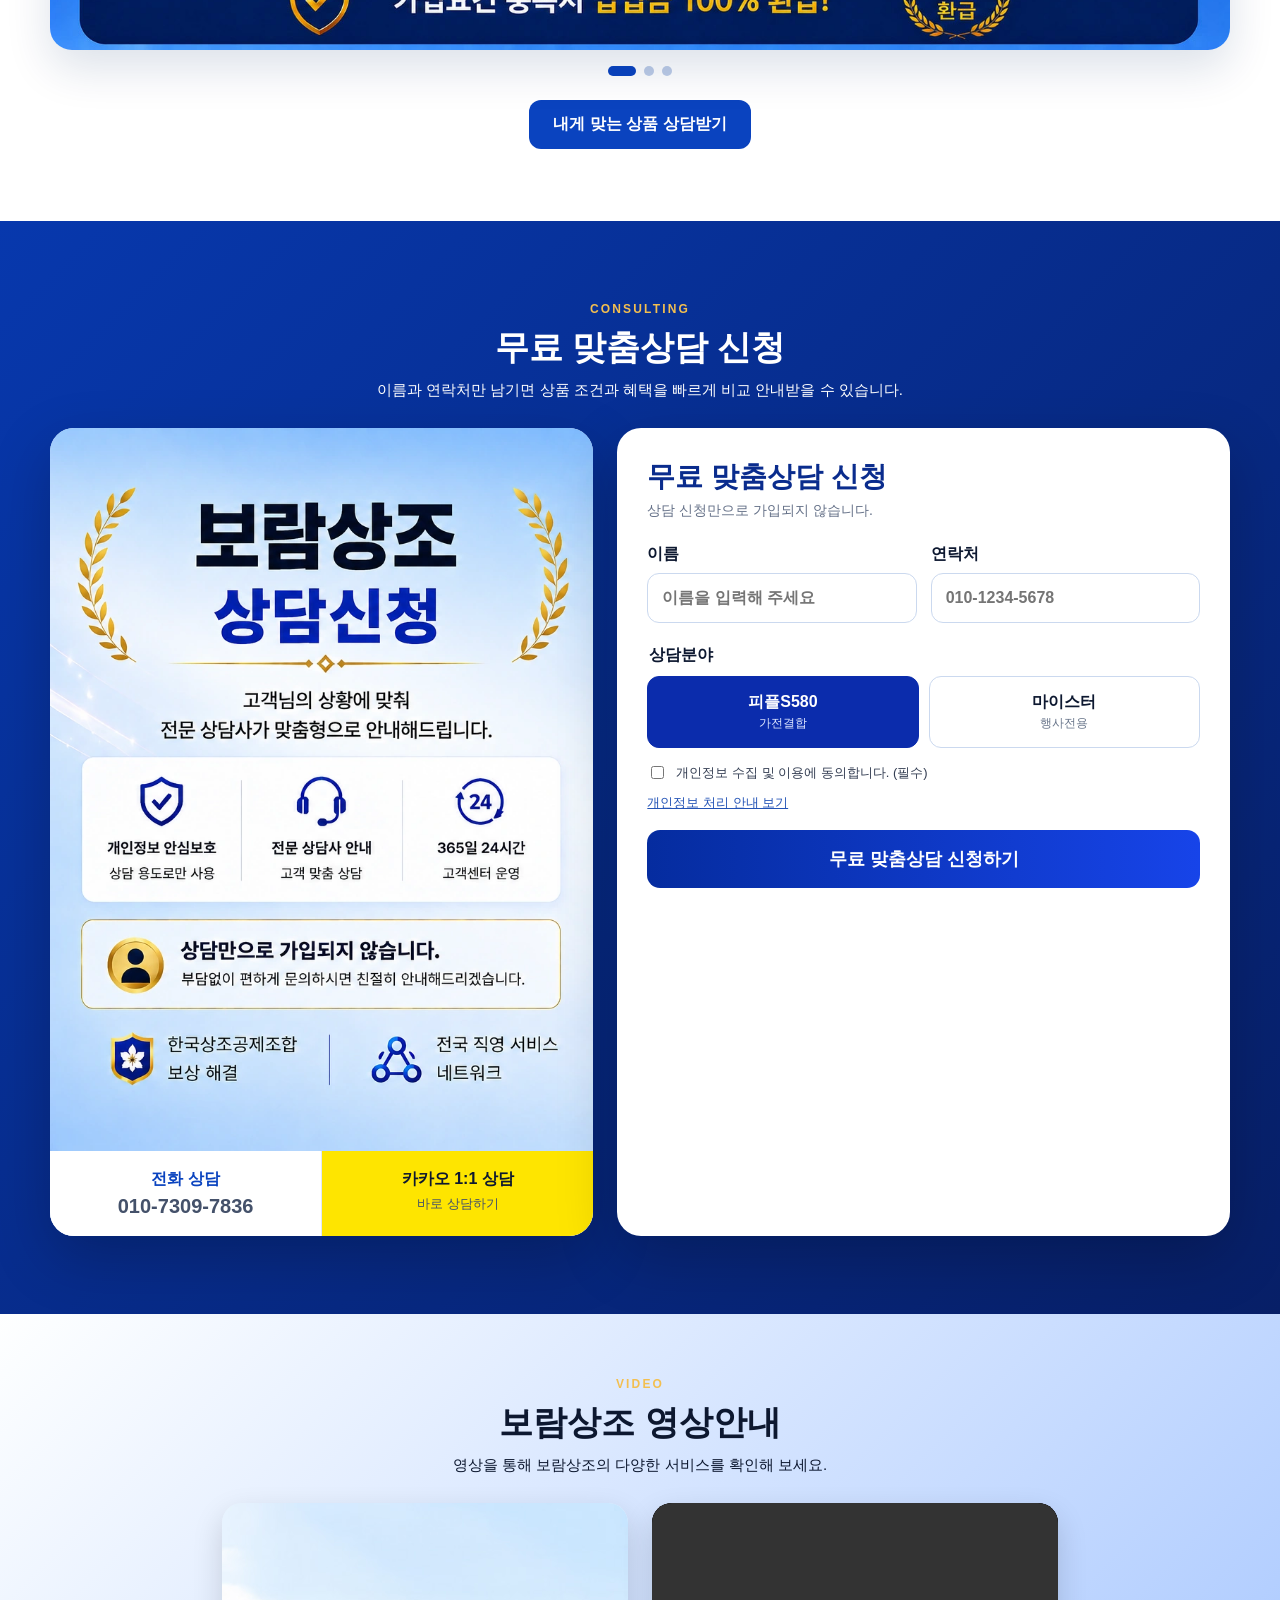
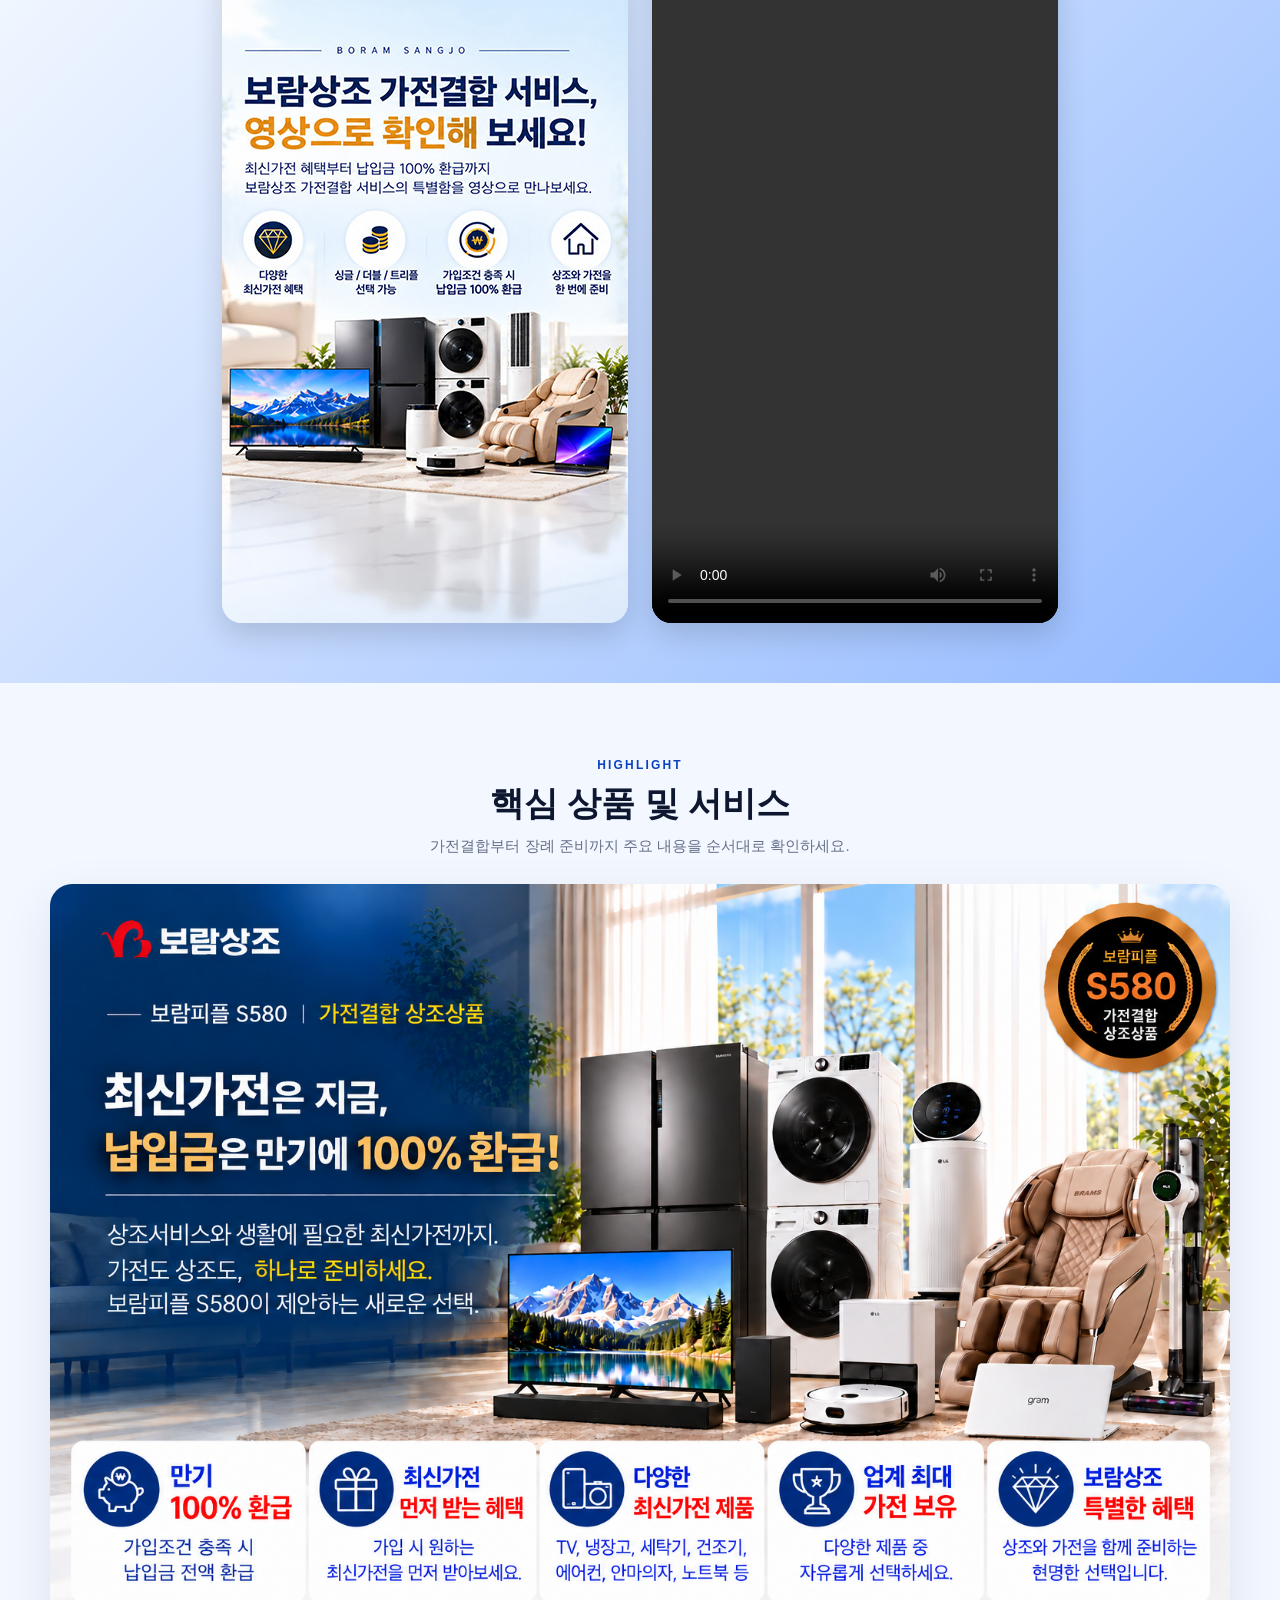
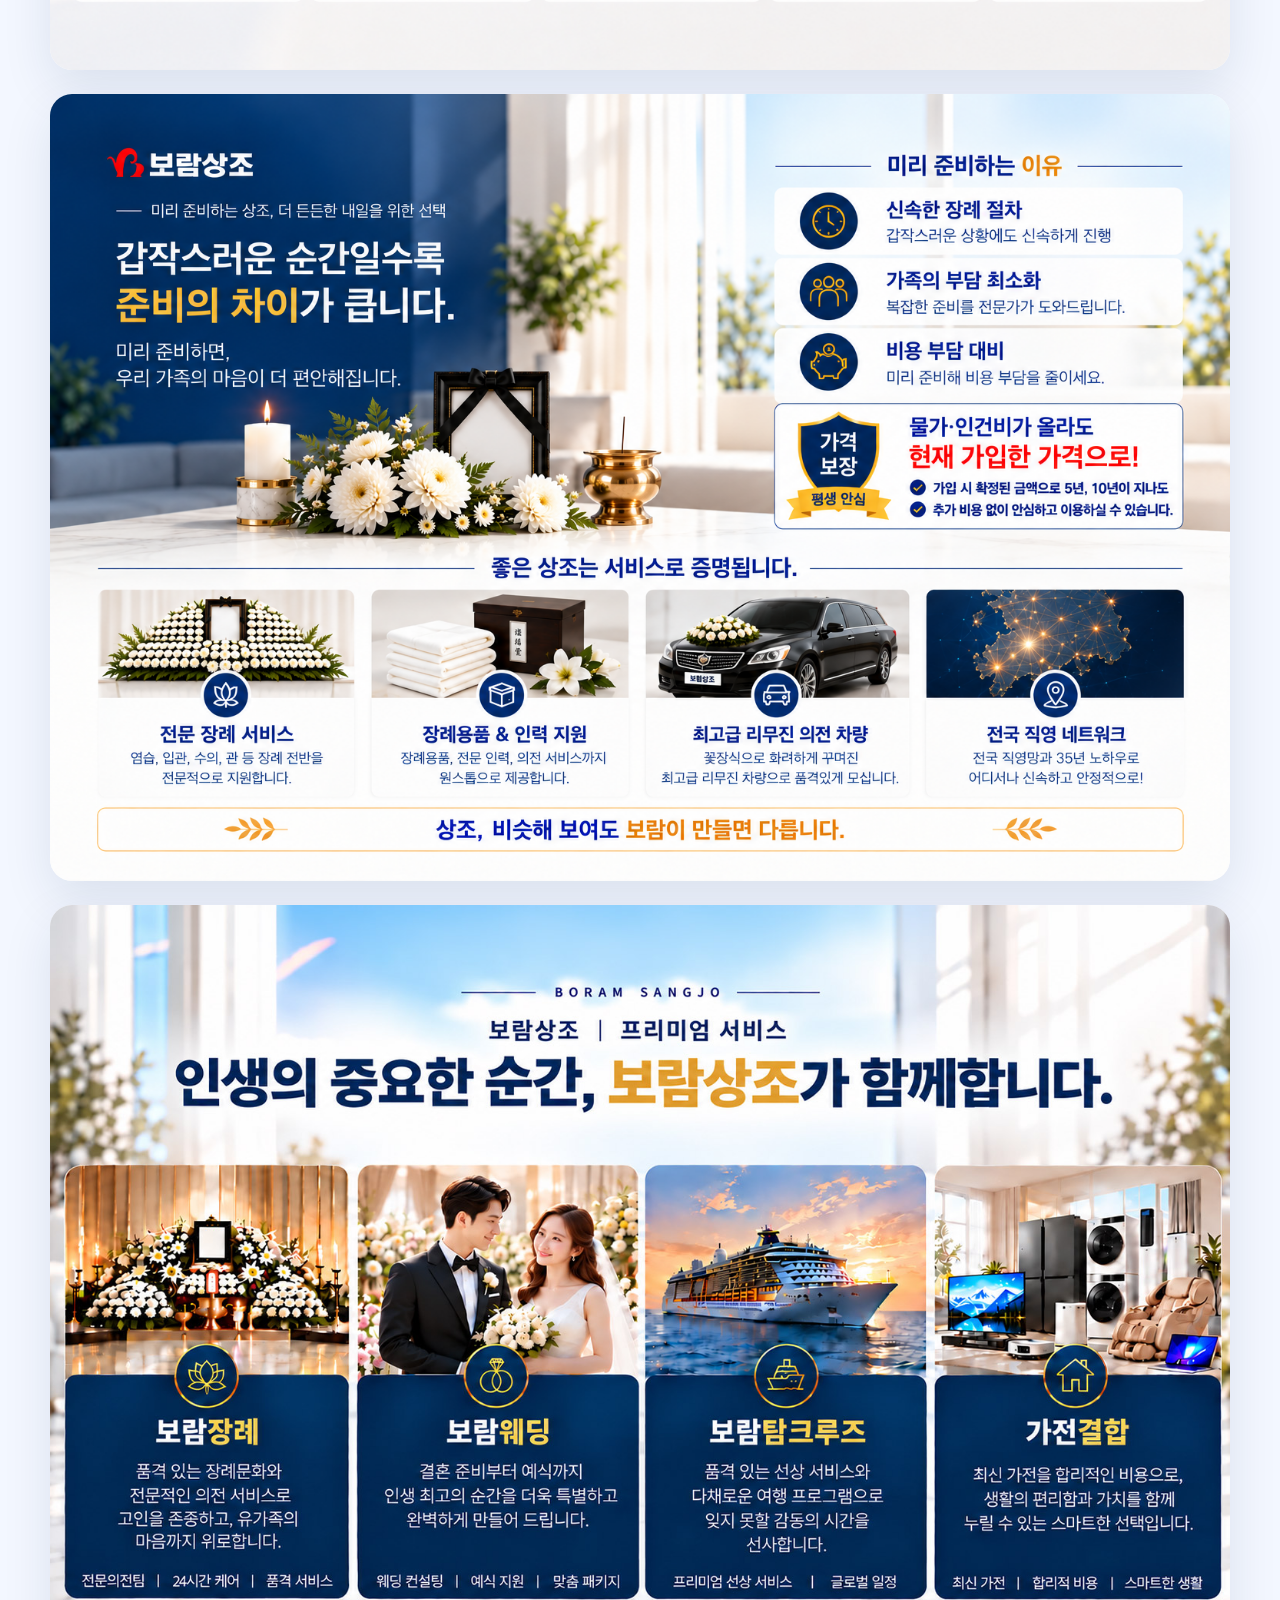
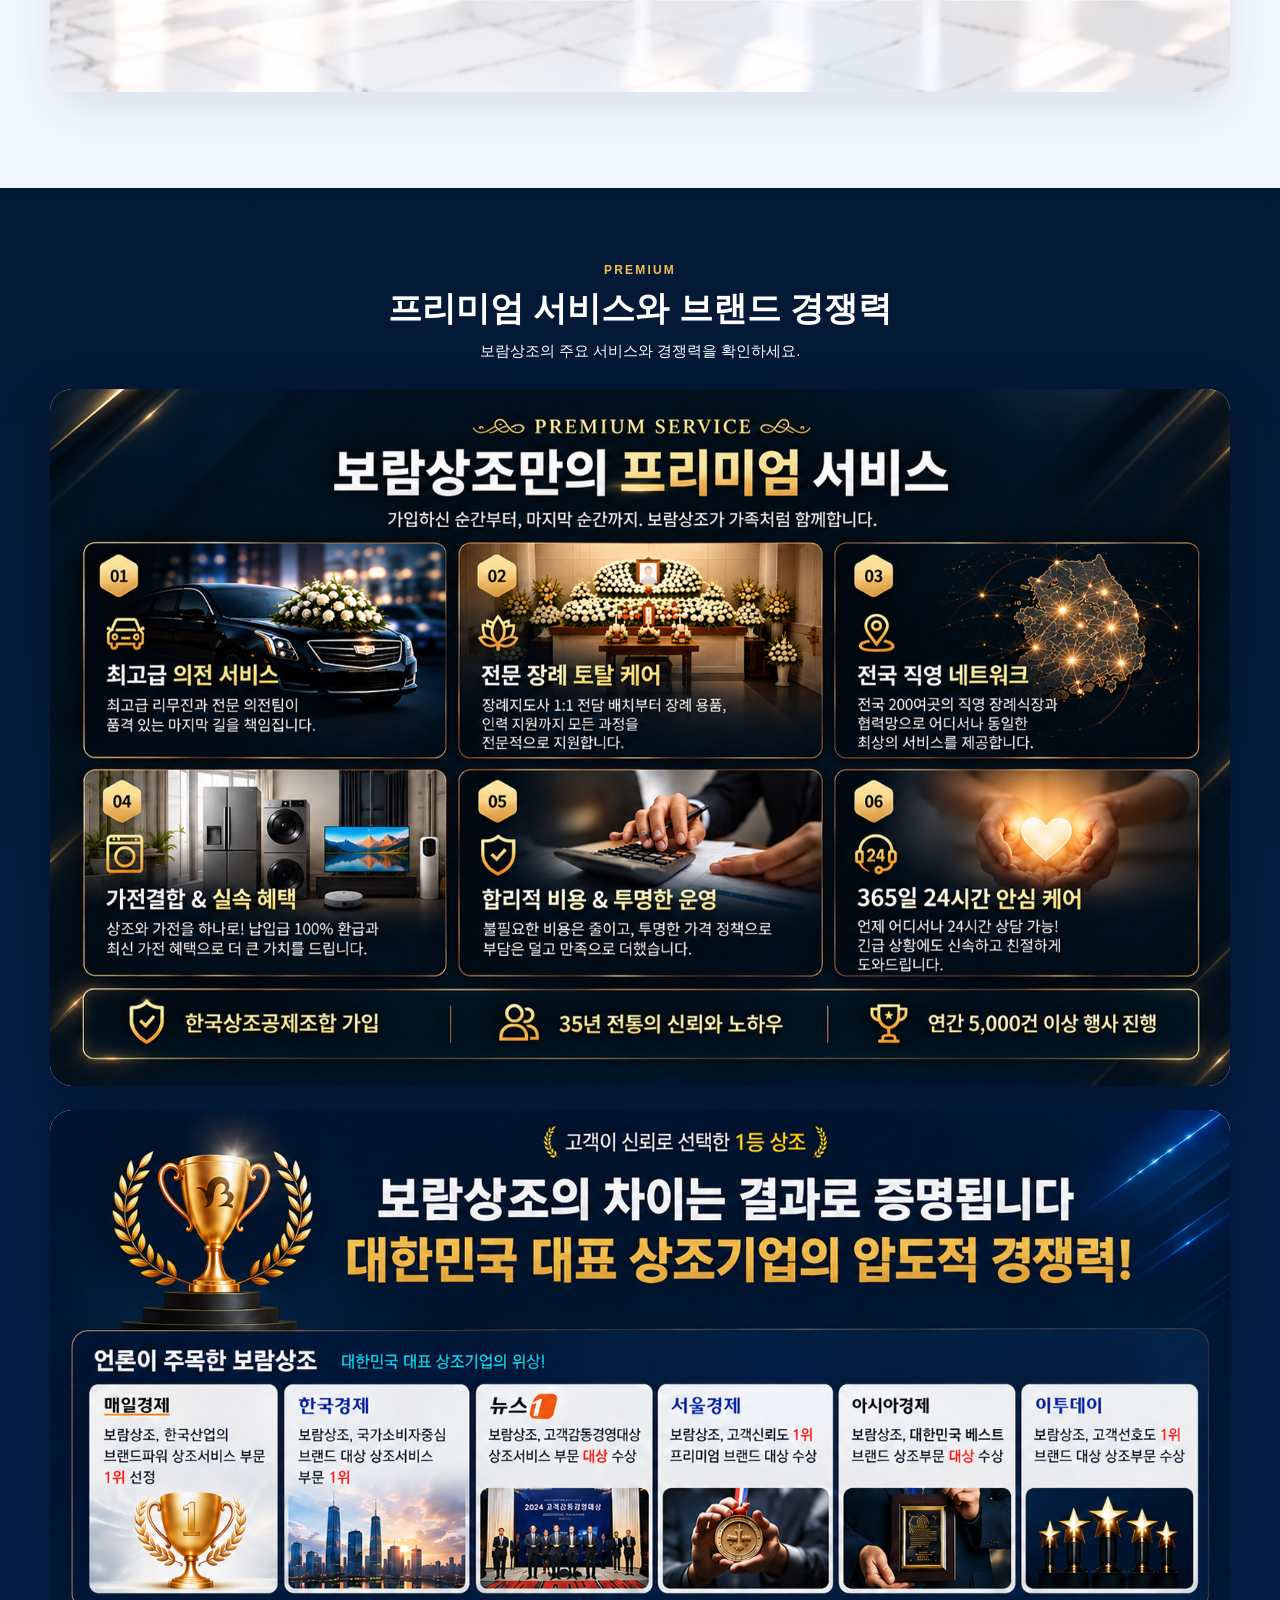
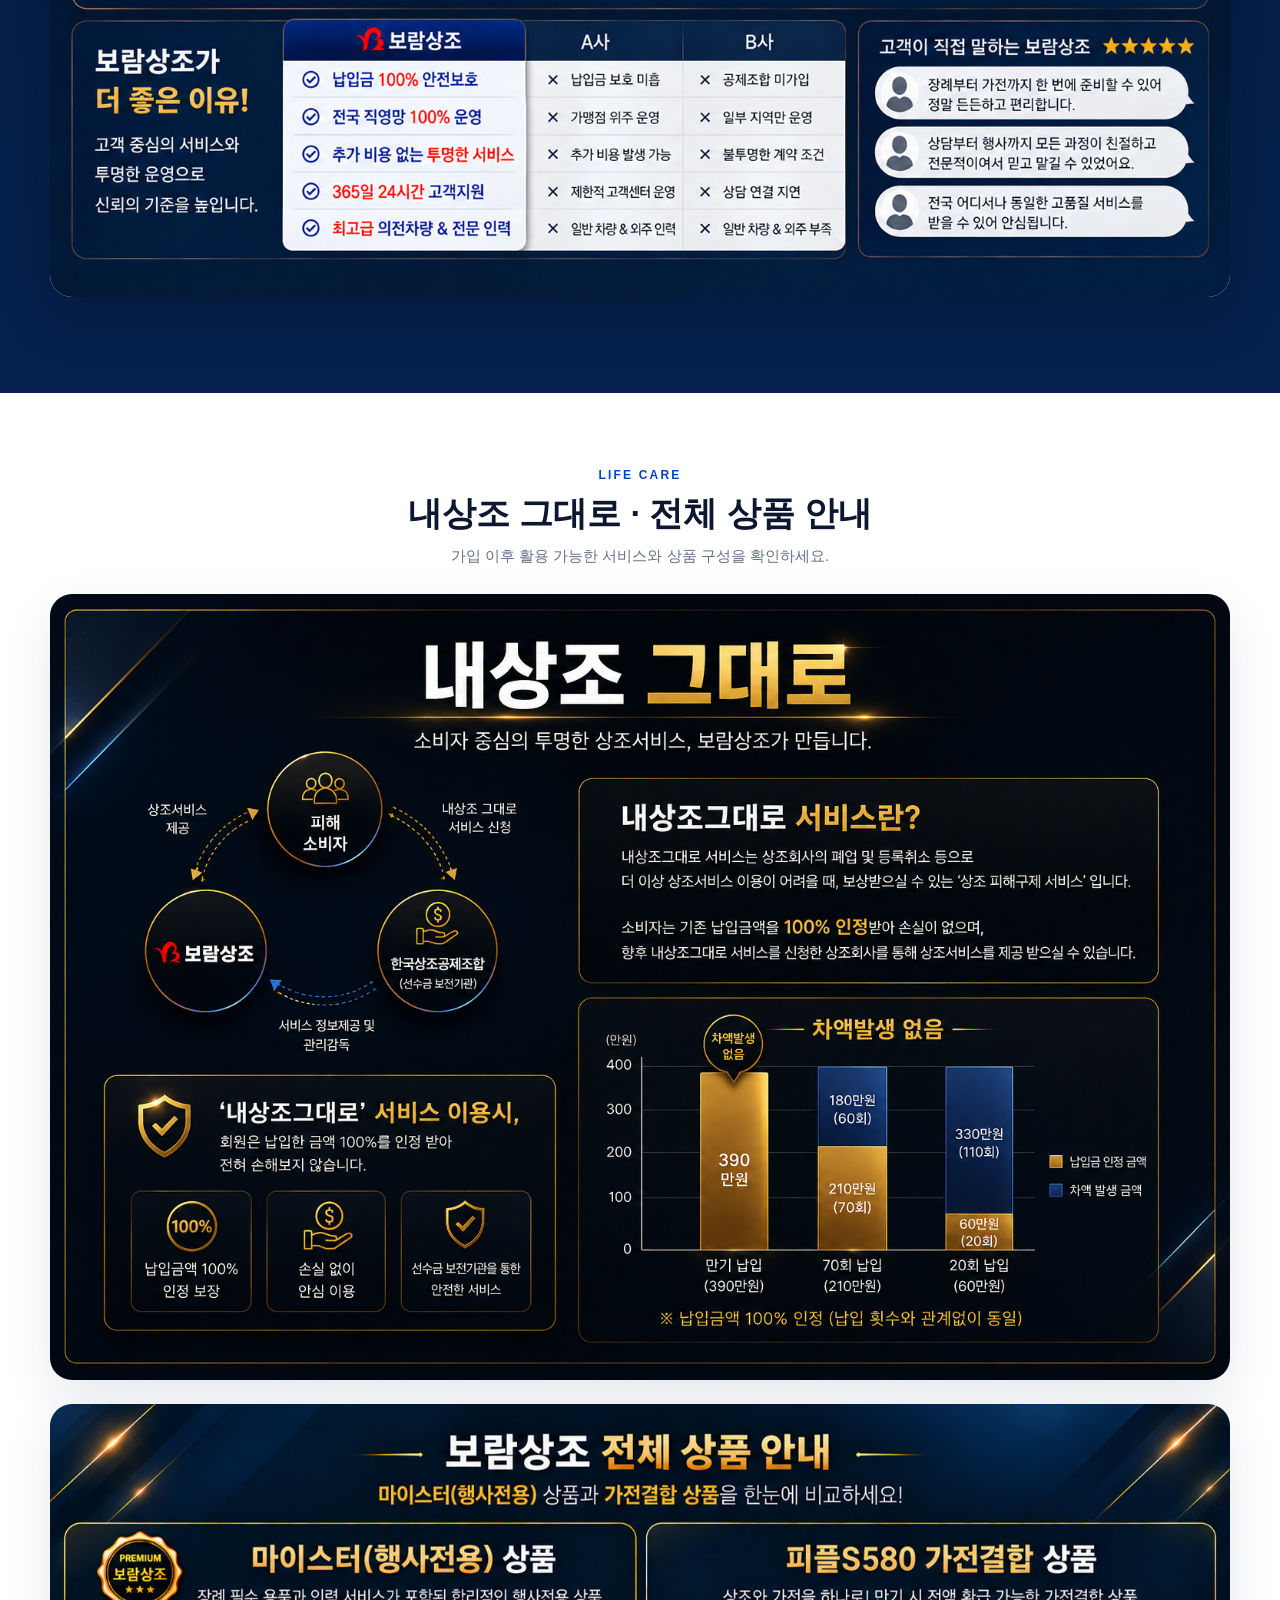
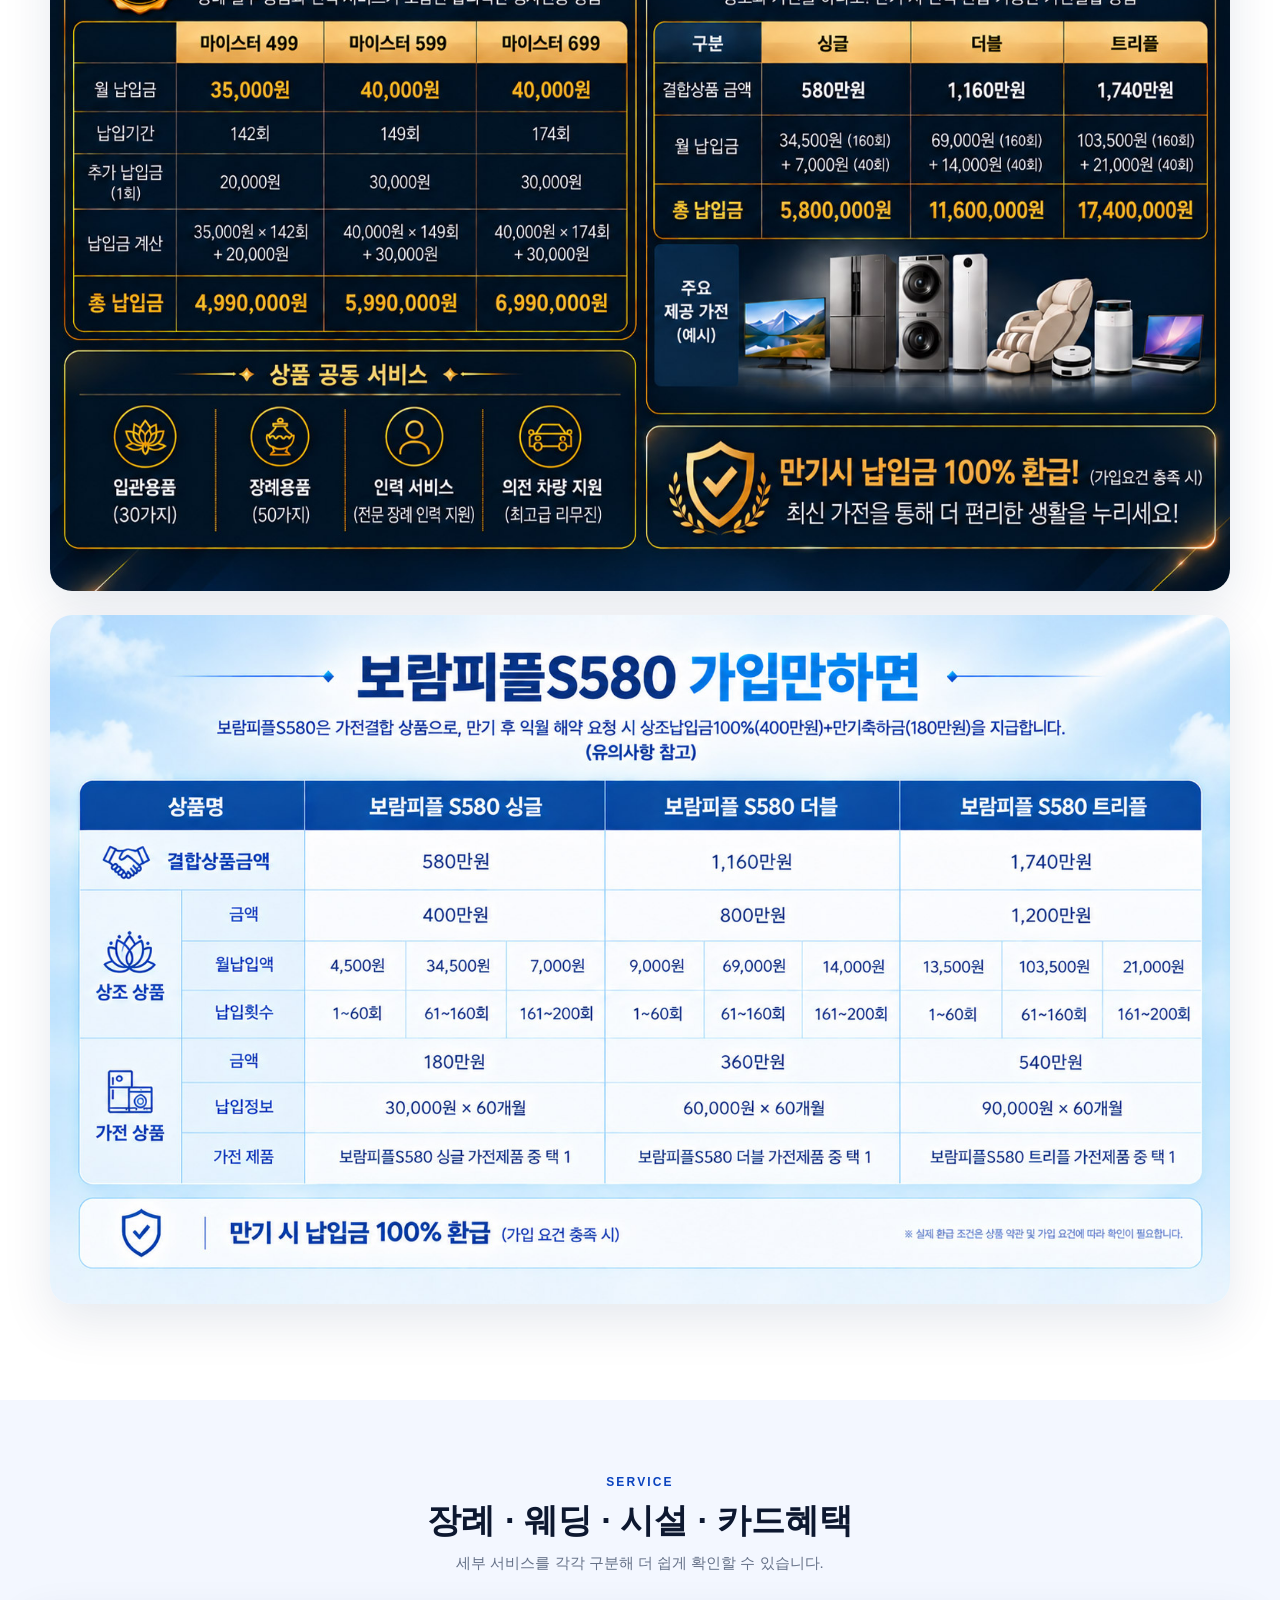
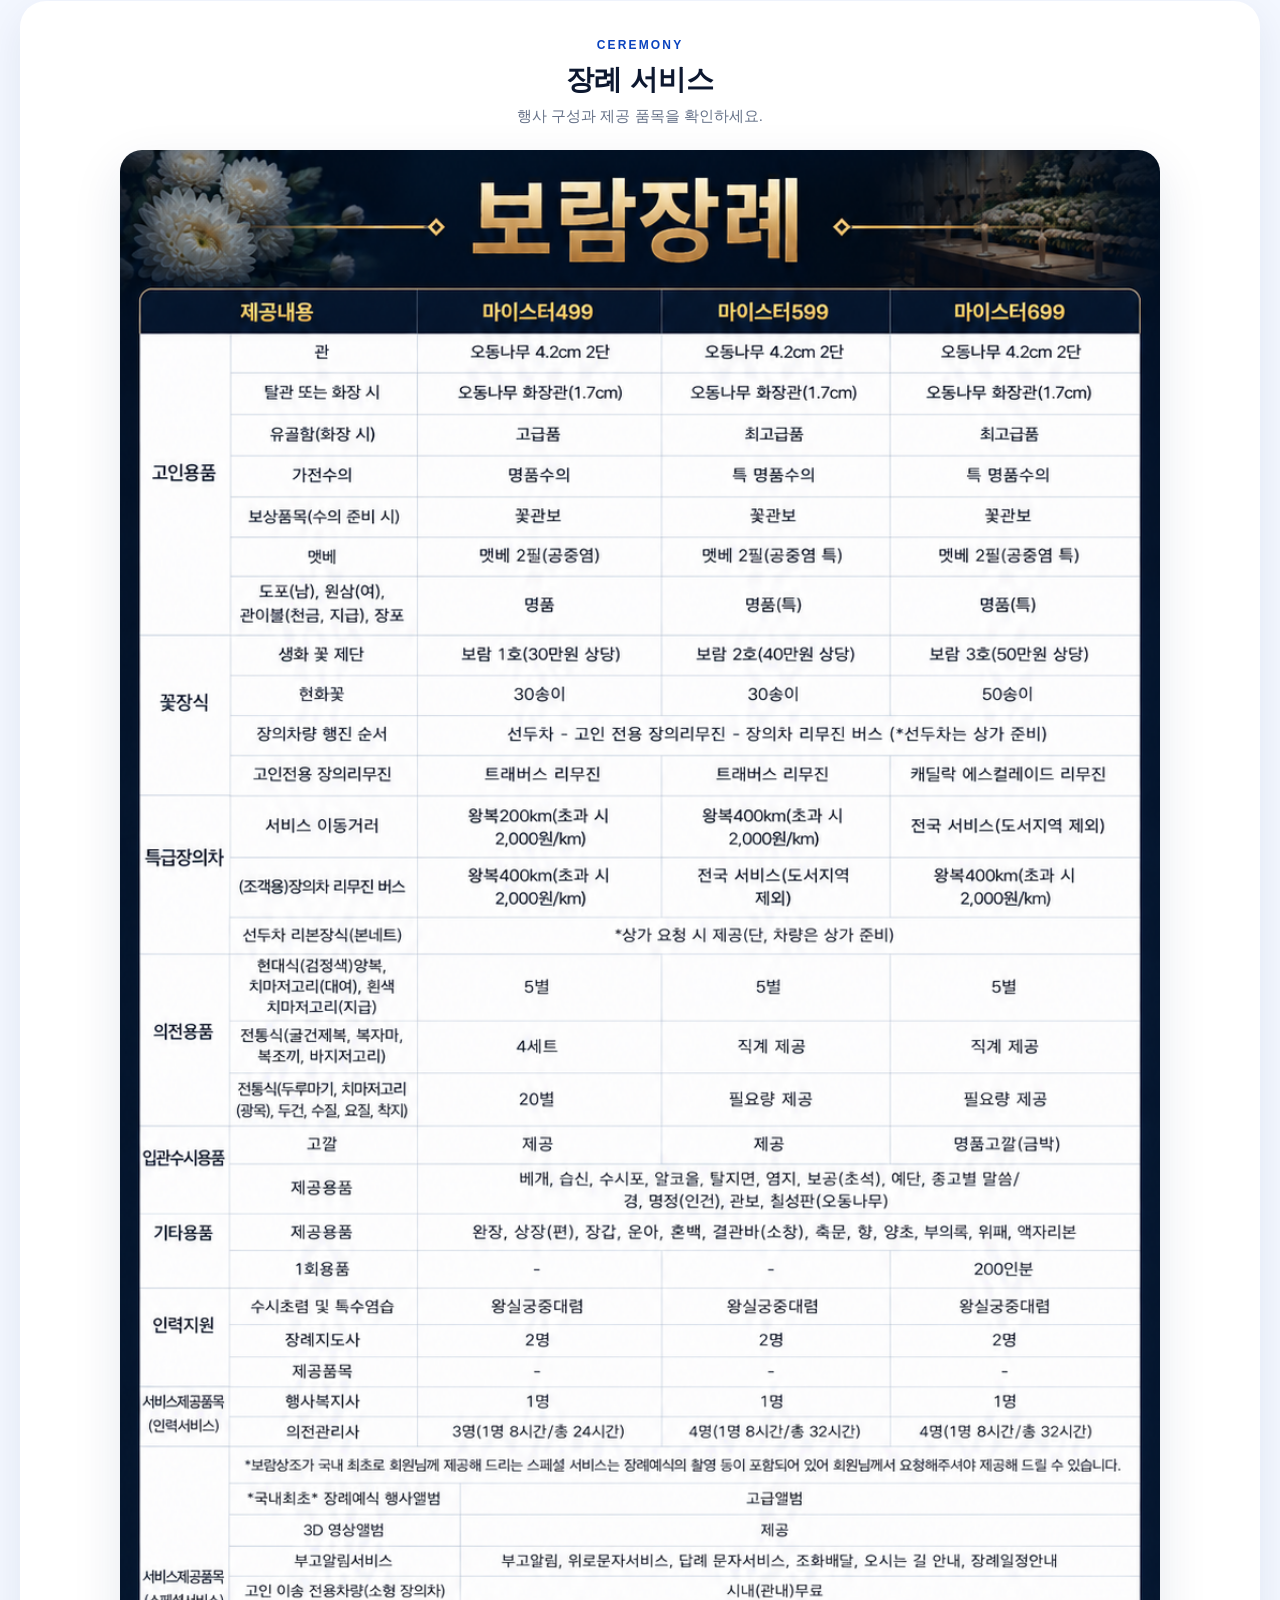
==== commit a877a076: "Add files via upload" ====
--- a/index.html
+++ b/index.html
@@ -76,8 +76,8 @@
       <a href=".">프리미엄</a>
       <a href=".">부가서비스</a>
       <a href=".">자주 묻는 질문</a>
-      <a href="tel:01024564789">전화상담 010-2456-4789</a>
-      <a href="https://open.kakao.com/o/sr7OLprh" target="_blank" rel="noopener noreferrer">카카오 1:1 상담</a>
+      <a href="tel:01073097836">전화상담 010-7309-7836</a>
+      <a href="https://open.kakao.com/o/samNPdmi" target="_blank" rel="noopener noreferrer">카카오 1:1 상담</a>
     </nav>
   </header>
 
@@ -119,8 +119,8 @@
 			<span>상담만으로 가입되지 않습니다. 부담 없이 비교해보세요.</span>
 		</div>
         <div class="contact-strip-actions">
-          <a class="btn phone" href="tel:01024564789">전화상담</a>
-          <a class="btn kakao" href="https://open.kakao.com/o/sr7OLprh" target="_blank" rel="noopener noreferrer">카카오 1:1 상담</a>
+          <a class="btn phone" href="tel:01073097836">전화상담</a>
+          <a class="btn kakao" href="https://open.kakao.com/o/samNPdmi" target="_blank" rel="noopener noreferrer">카카오 1:1 상담</a>
           <a class="btn primary" href=".">무료 맞춤상담</a>
         </div>
       </div>
@@ -221,8 +221,8 @@
         <div class="consult-visual">
           <picture><source media="(max-width:768px)" srcset="boram1/images/m/consult-visual.webp"><img src="boram1/images/pc/consult-visual.webp" alt="보람상조 상담신청 안내" loading="lazy"></picture>
           <div class="consult-direct">
-            <a href="tel:01024564789"><strong>전화 상담</strong><span class="font-big">010-2456-4789</span></a>
-            <a href="https://open.kakao.com/o/sr7OLprh" target="_blank" rel="noopener noreferrer"><strong>카카오 1:1 상담</strong><span>바로 상담하기</span></a>
+            <a href="tel:01073097836"><strong>전화 상담</strong><span class="font-big">010-7309-7836</span></a>
+            <a href="https://open.kakao.com/o/samNPdmi" target="_blank" rel="noopener noreferrer"><strong>카카오 1:1 상담</strong><span>바로 상담하기</span></a>
           </div>
         </div>
         <form class="lead-form" id="leadFormTop" novalidate="">
@@ -427,8 +427,8 @@
 			<img src="boram1/images/pc/consult-visual.webp" alt="보람상조 상담신청 안내" loading="lazy">
 		  </picture>
           <div class="consult-direct">
-            <a href="tel:01024564789"><strong>전화 상담</strong><span class="font-big">010-2456-4789</span></a>
-            <a href="https://open.kakao.com/o/sr7OLprh" target="_blank" rel="noopener noreferrer"><strong>카카오 1:1 상담</strong><span>바로 상담하기</span></a>
+            <a href="tel:01073097836"><strong>전화 상담</strong><span class="font-big">010-7309-7836</span></a>
+            <a href="https://open.kakao.com/o/samNPdmi" target="_blank" rel="noopener noreferrer"><strong>카카오 1:1 상담</strong><span>바로 상담하기</span></a>
           </div>
         </div>
         <form class="lead-form" id="leadForm" novalidate="">
@@ -460,14 +460,14 @@
         <details><summary>상담 신청만 하면 바로 가입되나요?</summary><p>아닙니다. 상담 신청은 상품 조건과 혜택을 비교하기 위한 절차이며, 실제 가입은 약관과 세부 조건을 확인한 뒤 진행됩니다.</p></details>
         <details><summary>피플S580 가전결합 상품은 어떤 라인업이 있나요?</summary><p>싱글, 더블, 트리플 라인업이 있습니다. 각 라인업의 월 납입 조건과 가전결합 혜택은 상담을 통해 확인할 수 있습니다.</p></details>
         <details><summary>장례 외에 어떤 서비스를 상담할 수 있나요?</summary><p>장례 외에도 웨딩, 크루즈 등 라이프서비스 관련 내용을 함께 상담할 수 있습니다.</p></details>
-        <details><summary>전화나 카카오톡으로 바로 문의할 수 있나요?</summary><p>가능합니다. 전화 상담은 010-2456-4789, 카카오톡은 페이지 내 ‘카카오 1:1 상담’ 버튼을 이용해 주세요.</p></details>
+        <details><summary>전화나 카카오톡으로 바로 문의할 수 있나요?</summary><p>가능합니다. 전화 상담은 010-7309-7836, 카카오톡은 페이지 내 ‘카카오 1:1 상담’ 버튼을 이용해 주세요.</p></details>
       </div>
     </section>
   </main>
 
   <footer>
     <div class="footer-inner">
-      <div><strong>[가입문의] 보람상조피플(주) 김권우 수석팀장(010-2456-4789)</strong><p>유의사항
+      <div><strong>[가입문의] 보람상조피플(주) 박종수 팀장(010-7309-7836)</strong><p>유의사항
 *피플S580 상품은 고급가전이 포함된 결합상품이며, 상조서비스와 함께 가입 시 일정 조건 충족 시 환급이 가능합니다. 자세한 내용은 상품설명서를 참조하세요.
 *피플S580 상품은 상조서비스계약과 결합상품 할부계약이 별도로 이뤄집니다.
 *만기 100% 환급은 서비스 미 이용 시 200회 만기 납입 완료 후 익월에 지급됩니다.
@@ -484,8 +484,8 @@
   </footer>
 
   <div class="sticky-actions" aria-label="빠른 상담 메뉴">
-    <a class="sticky-phone" href="tel:01024564789"><span>☎</span><strong>전화상담</strong></a>
-    <a class="sticky-kakao" href="https://open.kakao.com/o/sr7OLprh" target="_blank" rel="noopener noreferrer"><span>Talk</span><strong>카카오상담</strong></a>
+    <a class="sticky-phone" href="tel:01073097836"><span>☎</span><strong>전화상담</strong></a>
+    <a class="sticky-kakao" href="https://open.kakao.com/o/samNPdmi" target="_blank" rel="noopener noreferrer"><span>Talk</span><strong>카카오상담</strong></a>
     <a class="sticky-apply" href="."><span>✓</span><strong>무료상담 신청</strong></a>
   </div>
 
--- a/boram1/css/style.css
+++ b/boram1/css/style.css
@@ -0,0 +1,838 @@
+:root{
+	--blue:#0a43bf;
+	--blue2:#173fe5;
+	--navy:#061c43;
+	--gold:#c9952b;
+	--text:#0d1830;
+	--muted:#657188;
+	--soft:#f3f7ff;
+	--line:#dce6f5;
+	--max:1200px
+}
+*{box-sizing:border-box}
+html{
+	scroll-behavior:smooth;
+	scroll-padding-top:84px
+}
+
+body{
+	margin:0;
+	font-family:Arial,"Noto Sans KR",sans-serif;
+	color:var(--text);background:#fff;
+	padding-bottom:78px
+}
+
+img{
+	display:block;
+	max-width:100%;
+	height:auto
+}
+
+a{
+	text-decoration:none;
+	color:inherit
+}
+
+button,input{font:inherit}
+button{cursor:pointer}
+.site-header{
+	position:sticky;
+	top:0;
+	z-index:70;
+	background:rgba(255,255,255,.96);
+	backdrop-filter:blur(12px);
+	border-bottom:1px solid #e7edf6
+}
+
+.header-inner{
+	max-width:var(--max);
+	height:72px;
+	margin:auto;
+	padding:0 20px;
+	display:flex;
+	align-items:center;
+	gap:24px
+}
+
+.brand{
+	display:flex;
+	align-items:center;
+	white-space:nowrap;
+	flex:0 0 auto
+}
+
+.brand-logo{
+	display:block;
+	width:auto;
+	height:50px;
+	max-width:220px;
+	object-fit:contain
+}
+
+.desktop-nav{
+	margin-left:auto;
+	display:flex;
+	align-items:center;
+	gap:26px;
+	font-size:14px;
+	font-weight:700
+}
+
+.desktop-nav a:hover{color:var(--blue)}
+
+.header-actions{
+	display:flex;
+	align-items:center;
+	gap:10px
+}
+
+.header-phone{
+	font-size:14px;
+	font-weight:800;
+	color:#143172;
+	white-space:nowrap
+}
+
+.nav-cta{
+	background:var(--blue);
+	color:#fff;
+	padding:11px 18px;
+	border-radius:999px;
+	font-weight:800;
+	white-space:nowrap
+}
+
+.menu-btn,.mobile-nav{display:none}
+
+.hero{
+	padding:18px 20px 8px;
+	background:linear-gradient(180deg,#eaf2ff,#f9fbff)
+}
+
+.hero-stage{
+	position:relative;
+	max-width:1536px;
+	margin:auto
+}
+
+.hero-slide{
+	display:none;
+	margin:0;
+	border-radius:26px;
+	overflow:hidden;
+	box-shadow:0 18px 48px rgba(11,39,91,.12);
+	background:#fff
+}
+
+.hero-slide.is-active{display:block}
+
+.hero-slide img{width:100%}
+
+.hero-arrow{
+	position:absolute;
+	top:50%;
+	transform:translateY(-50%);
+	width:48px;
+	height:48px;
+	border:0;
+	border-radius:50%;
+	background:rgba(2,20,58,.58);
+	color:#fff;
+	font-size:32px;
+	display:grid;
+	place-items:center
+}
+
+.hero-arrow.prev{left:16px}
+
+.hero-arrow.next{right:16px}
+
+.hero-dots{
+	display:flex;
+	justify-content:center;
+	gap:8px;
+	margin:16px 0 0
+}
+
+.hero-dots button,.package-dots button{
+	width:10px;
+	height:10px;
+	border:0;
+	border-radius:50%;
+	padding:0;
+	background:#bdcce7
+}
+
+.hero-dots button.is-active,.package-dots button.is-active{width:28px;border-radius:10px;background:var(--blue)}
+
+.contact-strip{
+	padding:16px 20px;
+	background:#fff;
+	border-bottom:1px solid #e8eef8
+}
+
+.contact-strip-inner{
+	max-width:var(--max);
+	margin:auto;
+	display:flex;
+	align-items:center;
+	justify-content:space-between;
+	gap:20px
+}
+
+.contact-strip-inner>div:first-child{
+	display:flex;
+	flex-direction:column;
+	gap:4px
+}
+
+.contact-strip strong{font-size:17px}
+
+.contact-strip span{
+	font-size:13px;
+	color:var(--muted)
+}
+
+.contact-strip-actions{
+	display:flex;
+	gap:8px
+}
+
+.btn{
+	padding:11px 16px;
+	border-radius:10px;
+	font-weight:800;
+	font-size:14px
+}
+
+.btn.phone{
+	background:#eef4ff;
+	color:#0a43bf
+}
+
+.btn.kakao{
+	background:#fee500;
+	color:#1d1d1d
+}
+
+.btn.primary{
+	background:#0a43bf;
+	color:#fff
+}
+
+.quick-links{
+	max-width:var(--max);
+	margin:22px auto 10px;
+	padding:0 20px;
+	display:grid;
+	grid-template-columns:repeat(4,1fr);gap:14px
+}
+
+.quick-links a{padding:18px;border:1px solid #e2e9f5;border-radius:18px;background:#fff;box-shadow:0 8px 24px rgba(13,44,96,.05);transition:.2s}
+
+.quick-links a:hover{transform:translateY(-3px);border-color:#a7bfee}
+
+.quick-links strong,.quick-links span{display:block}
+
+.quick-links strong{font-size:17px;margin-bottom:6px}.quick-links span{font-size:13px;color:var(--muted)}
+
+.image-section{padding:72px 20px}
+
+.image-section.dark{background:linear-gradient(180deg,#041935,#06214f)}
+
+.image-section.soft{background:var(--soft)}
+
+.section-heading{max-width:var(--max);margin:0 auto 28px;text-align:center}
+
+.section-heading span{font-size:12px;letter-spacing:.18em;color:var(--blue);font-weight:800}
+
+.section-heading h2{font-size:34px;margin:8px 0 10px}
+
+.section-heading p{margin:0;color:var(--muted);font-size:15px}
+
+.section-heading.light span{color:#f3bf50}
+
+.section-heading.light h2,.section-heading.light p{color:#fff}
+
+.section-heading.mini{margin-bottom:18px}
+.section-heading.mini h3{font-size:28px;margin:8px 0}
+
+/* 첫 번째 image-frame에만 적용 */
+#product-main > .image-frame:nth-child(2) {
+    position: relative;
+}
+.product-main-hotspot {
+	position: absolute;
+	width:27%;
+	height:4.8%;
+	bottom:7.8%;
+	left: 5.75%;
+	border-radius:20px;
+}
+.product-main-hotspot2 {
+	position: absolute;
+	width:27%;
+	height:4.8%;
+	bottom:7.8%;
+	left: 36.5%;
+	border-radius:20px;
+}
+.product-main-hotspot3 {
+	position: absolute;
+	width:27%;
+	height:4.8%;
+	bottom:7.8%;
+	right: 5.5%;
+	border-radius:20px;
+}
+
+.image-frame{
+	max-width:1180px;
+	margin:24px auto;
+	border-radius:22px;
+	overflow:hidden;
+	background:#fff;
+	box-shadow:0 18px 50px rgba(11,40,89,.10)
+}
+
+.image-frame.wide{max-width:1536px}
+
+.image-frame img{width:100%}
+
+.image-section.dark .image-frame{box-shadow:0 18px 55px rgba(0,0,0,.24)}
+
+.package-carousel{
+	width:min(1700px,100%);
+	max-width:1700px;
+	margin:0 auto
+}
+.package-tabs{
+	display:flex;
+	justify-content:center;
+	gap:12px;
+	flex-wrap:wrap;
+	margin:0 0 18px
+}
+.package-tabs button{
+	border:1px solid #c7d6f1;
+	background:#fff;padding:12px 24px;
+	border-radius:999px;
+	font-weight:800;
+	color:#1a2b4f
+}
+.package-tabs button.is-active{
+	background:linear-gradient(90deg,#0738ad,#1f57ef);
+	border-color:#0738ad;
+	color:#fff;
+	box-shadow:0 8px 24px rgba(8,61,178,.2)
+}
+.package-stage{
+	position:relative;
+	padding:0 72px
+}
+.package-card{
+	display:none;
+	position:relative;
+	margin:0;
+	border-radius:22px;
+	overflow:hidden;
+	box-shadow:0 18px 45px rgba(10,46,102,.14);
+	background:#fff
+}
+.package-card.is-active{
+	display:block;
+	animation:fadeIn .28s ease
+}
+.package-card img{
+	width:100%;
+	height:auto
+}
+.product-more-hotspot{
+	position:absolute;
+	z-index:5;
+	left:66%;
+	top:4.3%;
+	width:23.5%;
+	height:9.5%;
+	border-radius:10px;
+	cursor:pointer;
+	background:rgba(255,211,60,.08);
+	box-shadow:0 0 0 2px rgba(255,205,47,.42),0 0 18px rgba(255,193,7,.35);
+	animation:hotspotBlink 1.15s ease-in-out infinite;
+	transition:box-shadow .18s ease,background .18s ease,transform .18s ease
+}
+.product-more-hotspot2{
+	position:absolute;
+	z-index:5;
+	left:66%;
+	top:15.5%;
+	width:29%;
+	height:8.5%;
+	border-radius:9px;
+	cursor:pointer;
+	background:rgba(255,211,60,.08);
+	box-shadow:0 0 0 2px rgba(255,205,47,.42),0 0 18px rgba(255,193,7,.35);
+	animation:hotspotBlink 1.15s ease-in-out infinite;
+	transition:box-shadow .18s ease,background .18s ease,transform .18s ease
+}
+.product-more-hotspot:hover,.product-more-hotspot:focus-visible{
+	background:rgba(255,215,64,.18);
+	box-shadow:0 0 0 4px rgba(255,204,51,.9),0 0 34px rgba(255,193,7,.68),0 12px 28px rgba(1,24,91,.22);
+	transform:scale(1.015);outline:none
+}
+.pkg-arrow{
+	position:absolute;
+	top:50%;
+	transform:translateY(-50%);
+	width:52px;
+	height:52px;
+	border:0;
+	border-radius:50%;
+	background:rgba(6,28,67,.82);
+	color:#fff;
+	font-size:34px;
+	display:grid;
+	place-items:center;
+	box-shadow:0 10px 24px rgba(10,46,102,.18)
+}
+.pkg-prev{left:0}
+.pkg-next{right:0}
+.package-dots{
+	display:flex;
+	justify-content:center;
+	gap:8px;
+	margin-top:16px
+}
+.section-cta{
+	text-align:center;
+	margin-top:24px
+}
+.section-cta a{
+	display:inline-block;
+	padding:14px 24px;
+	background:var(--blue);
+	color:#fff;
+	border-radius:12px;
+	font-weight:800
+}
+.service-block{
+	max-width:1420px;
+	margin:0 auto 38px;
+	padding:34px 24px;
+	border-radius:26px;
+	background:#fff;
+	box-shadow:0 14px 40px rgba(12,43,92,.08)
+}
+.service-block.alt{background:linear-gradient(180deg,#f9fbff,#eef4ff)}
+.portrait{max-width:1040px}
+.consult-section{
+	padding:78px 20px;
+	background:linear-gradient(135deg,#0738ad,#071f67)
+}
+.consult-layout{
+	max-width:1180px;
+	margin:auto;
+	display:grid;
+	grid-template-columns:.94fr 1.06fr;
+	gap:24px;
+	align-items:stretch
+}
+.consult-visual,.lead-form{
+	border-radius:24px;
+	overflow:hidden;
+	box-shadow:0 22px 60px rgba(0,0,0,.22)
+}
+.consult-visual{
+	background:#eaf4ff;
+	display:flex;
+	flex-direction:column
+}
+.consult-visual picture{
+	flex:1;
+	display:block
+}
+.consult-visual img{
+	width:100%;
+	height:100%;
+	object-fit:cover
+}
+.consult-direct{
+	display:grid;
+	grid-template-columns:1fr 1fr;
+	gap:1px;
+	background:#dfe8f8
+}
+.consult-direct a{
+	padding:18px 16px;
+	background:#fff;
+	display:flex;
+	flex-direction:column;
+	align-items:center;
+	gap:5px;
+	text-align:center
+}
+.consult-direct a:first-child strong{color:#0a43bf}
+.consult-direct a:last-child{background:#fee500}
+.consult-direct strong{font-size:16px}
+.consult-direct span{font-size:13px;color:#44516a}
+.consult-direct .font-big {font-size:20px; font-weight:600}
+
+/* ========================================
+   VIDEO 섹션 전용
+======================================== */
+.video-section {
+  padding: 60px 20px;
+  background: linear-gradient(135deg, #feffff, #92b9ff);
+}
+.video-section .section-heading h2,
+.video-section .section-heading p {color: var(--text);}
+/* 좌우 레이아웃 */
+.video-layout {
+  max-width: 836px; /* 406 + 406 + 간격 24 */
+  margin: 0 auto;
+  display: grid;
+  grid-template-columns: repeat(2, 406px);
+  gap: 24px;
+  justify-content: center;
+  align-items: stretch;
+}
+
+/* 이미지 + 동영상 공통 */
+.video-visual,
+.video-box {
+  width: 406px;
+  height: 720px;
+  min-width: 0;
+  min-height: 0;
+  border-radius: 20px;
+  overflow: hidden;
+  box-shadow: 0 12px 30px rgba(0,0,0,.15);
+}
+
+/* 왼쪽 이미지 */
+.video-visual {background: #eaf4ff;}
+
+.video-visual picture {
+  display: block;
+  width: 100%;
+  height: 100%;
+}
+
+.video-visual img {
+  display: block;
+  width: 100%;
+  height: 100%;
+  object-fit: contain;
+}
+
+/* 오른쪽 동영상 */
+.video-box {background: #000;}
+
+.video-box video {
+  display: block;
+  width: 100%;
+  height: 100%;
+  min-height: 0;
+  object-fit: contain;
+  background: #000;
+}
+.lead-form{background:#fff;padding:30px}
+.form-title{display:flex;flex-direction:column;gap:6px;margin-bottom:24px}
+.form-title strong{font-size:28px;color:#0a2c8d}
+.form-title span{font-size:14px;color:var(--muted)}.field-row{display:grid;grid-template-columns:1fr 1fr;gap:14px}
+.lead-form label:not(.choice):not(.agree){display:block;font-weight:800}
+.lead-form input[type=text],.lead-form input[type=tel]{width:100%;margin-top:8px;padding:15px 14px;border:1px solid #cbd9ef;border-radius:12px;outline:none}
+.lead-form input[type=text]:focus,.lead-form input[type=tel]:focus{border-color:var(--blue);box-shadow:0 0 0 3px rgba(10,67,191,.1)}
+.lead-form fieldset{border:0;padding:0;margin:22px 0 16px}
+.lead-form legend{font-weight:800;margin-bottom:10px}
+.choice-grid{display:grid;grid-template-columns:1fr 1fr;gap:10px}
+.choice{position:relative}
+.choice input{position:absolute;opacity:0}
+.choice span{display:block;padding:15px 12px;border:1px solid #cbd9ef;border-radius:12px;text-align:center;font-weight:800;transition:.15s}
+.choice small{font-size:12px;font-weight:500;color:#69768b}.choice input:checked+span{background:#0b2cac;color:#fff;border-color:#0b2cac}.choice input:checked+span small{color:#dfe7ff}
+.agree{display:flex;align-items:flex-start;gap:9px;font-size:13px;color:#333d52}.agree input{margin-top:2px}.terms-btn{margin:12px 0 18px;border:0;background:none;color:#2454b6;text-decoration:underline;padding:0;font-size:13px}.submit-btn{width:100%;border:0;border-radius:13px;padding:17px;background:linear-gradient(90deg,#052c9f,#1744e9);color:#fff;font-size:18px;font-weight:900}.submit-btn:disabled{opacity:.6;cursor:wait}.form-status{min-height:22px;margin-top:12px;font-size:13px;text-align:center}.form-status.success{color:#087e45}.form-status.error{color:#b22222}.form-note{margin:4px 0 0;font-size:11px;line-height:1.55;color:#7b8496}.form-note code{font-size:10px;background:#f2f5fa;padding:1px 4px;border-radius:4px}
+.faq-section{padding:76px 20px 120px;background:#fff}.faq-list{max-width:920px;margin:auto;display:grid;gap:10px}.faq-list details{border:1px solid #dfe7f2;border-radius:14px;background:#fff;overflow:hidden}.faq-list summary{padding:18px 20px;font-weight:800;cursor:pointer;list-style:none}.faq-list summary::-webkit-details-marker{display:none}.faq-list summary:after{content:'+';float:right;color:var(--blue);font-size:20px}.faq-list details[open] summary:after{content:'−'}.faq-list p{margin:0;padding:0 20px 20px;color:#5f6b80;line-height:1.7;font-size:14px}
+.footer-inner{max-width:var(--max);margin:auto;padding:34px 20px 116px;display:flex;gap:22px;align-items:center;justify-content:space-between;font-size:13px;color:#6b7486}
+.footer-inner strong{color:#202b42}.footer-inner p{margin:6px 0 0}.footer-contact{display:flex;gap:14px;font-weight:800;color:#244a9f}.sticky-actions{position:fixed;z-index:80;left:50%;bottom:14px;transform:translateX(-50%);width:min(760px,calc(100vw - 28px));display:grid;grid-template-columns:1fr 1fr 1.35fr;background:#fff;border-radius:18px;overflow:hidden;box-shadow:0 14px 42px rgba(10,37,91,.28);border:1px solid #dce7f7}.sticky-actions a{min-height:64px;display:flex;align-items:center;justify-content:center;gap:8px;font-size:14px}.sticky-actions span{font-weight:900}.sticky-phone{color:#0a43bf}.sticky-kakao{background:#fee500;color:#1c1c1c}.sticky-kakao span{font-size:11px}.sticky-apply{background:#0a43bf;color:#fff}
+.popup[hidden],.modal[hidden]{display:none}.popup,.modal{position:fixed;inset:0;z-index:120;background:rgba(0,12,37,.68);display:grid;place-items:center;padding:24px}
+.popup-card{position:relative;width:min(430px,92vw);background:#fff;border-radius:18px;overflow:hidden;box-shadow:0 30px 90px rgba(0,0,0,.35)}.popup-card img{width:100%}.popup-close,.modal-close{position:absolute;right:10px;top:10px;width:34px;height:34px;border:0;border-radius:50%;background:rgba(0,0,0,.58);color:#fff;font-size:24px}.popup-actions{display:grid;grid-template-columns:1fr 1fr}.popup-actions>*{border:0;padding:14px;text-align:center;font-weight:700}.popup-today{background:#eef1f7;color:#49546b}.popup-go{background:var(--blue);color:#fff}.modal-card{position:relative;width:min(560px,94vw);background:#fff;border-radius:20px;padding:30px;box-shadow:0 30px 90px rgba(0,0,0,.35)}.modal-card h2{margin:0 0 18px;font-size:22px}.modal-card ul{padding-left:20px;margin:0;color:#4f5b70;line-height:1.75;font-size:14px}.modal-confirm{width:100%;margin-top:22px;border:0;background:var(--blue);color:#fff;padding:13px;border-radius:10px;font-weight:800}
+@keyframes fadeIn{from{opacity:.45;transform:translateY(8px)}to{opacity:1;transform:translateY(0)}}
+@keyframes hotspotBlink{0%,100%{background:rgba(255,215,64,.05);box-shadow:0 0 0 2px rgba(255,204,51,.26),0 0 12px rgba(255,193,7,.20)}50%{background:rgba(255,215,64,.20);box-shadow:0 0 0 4px rgba(255,204,51,.92),0 0 34px rgba(255,193,7,.72),0 0 54px rgba(255,165,0,.28)}}
+@media(max-width:1000px){.desktop-nav{display:none}.header-phone{display:none}.menu-btn{display:block;border:0;background:transparent;font-size:26px;margin-left:auto}
+.mobile-nav{display:none;padding:0 20px 14px;grid-template-columns:repeat(2,1fr);gap:8px}
+.mobile-nav.is-open{display:grid}
+.mobile-nav a{padding:12px;background:#f5f8ff;border-radius:10px;font-size:14px;font-weight:700}
+.quick-links{grid-template-columns:repeat(2,1fr)}
+.contact-strip-inner{flex-direction:column;align-items:flex-start}
+.consult-layout{grid-template-columns:1fr}
+.consult-visual{max-width:760px;width:100%;margin:auto}
+.section-heading h2{font-size:29px}
+.package-stage{padding:0 52px}
+.pkg-arrow,.hero-arrow{width:42px;height:42px;font-size:28px}
+.service-block{padding:26px 18px;border-radius:20px}}
+
+@media(max-width:768px){
+	body{padding-bottom:66px}
+	.header-inner{height:64px;padding:0 14px}
+	.brand-logo{height:42px;max-width:150px}
+	.nav-cta{padding:9px 12px;font-size:13px}
+	.hero{padding:10px 10px 4px}
+	.hero-slide{border-radius:14px}
+	.hero-arrow.prev{left:7px}
+	.hero-arrow.next{right:7px}
+	.hero-arrow{width:36px;height:36px;font-size:24px}
+	.product-main-hotspot {
+		position: absolute;
+		width: 29.5%;
+		height: 4.5%;
+		bottom: 14%;
+		left: 3.2%;
+		border-radius: 20px;
+	}
+	.product-main-hotspot2 {
+		position: absolute;
+		width: 29.5%;
+		height: 4.5%;
+		bottom: 14%;
+		left: 35.5%;
+		border-radius: 20px;
+	}
+	.product-main-hotspot3 {
+		position: absolute;
+		width: 29.5%;
+		height: 4.5%;
+		bottom: 14%;
+		right: 3%;
+		border-radius: 20px;
+	}
+	.contact-strip{padding:14px 12px}
+	.contact-strip-actions{
+		width:100%;
+		display:grid;
+		grid-template-columns:1fr 1fr
+	}
+	.contact-strip-actions .primary{grid-column:1/-1;text-align:center}
+	.btn{
+		text-align:center;
+		padding:10px 8px;
+		font-size:13px
+	}
+	.quick-links{
+		padding:0 12px;
+		margin-top:14px;
+		gap:8px
+	}
+	.quick-links a{padding:13px}
+	.quick-links strong{font-size:15px}
+	.quick-links span{font-size:11px}
+	.image-section{padding:54px 12px}
+	.section-heading{margin-bottom:20px}
+	.section-heading h2{font-size:24px}
+	.section-heading p{font-size:13px}
+	.section-heading.mini h3{font-size:22px}
+	.image-frame{
+		border-radius:13px;
+		margin:16px auto
+	}
+	.package-stage{padding:0 32px}
+	.package-tabs{gap:7px}
+	.package-tabs button{
+		padding:9px 15px;
+		font-size:14px
+	}
+	.pkg-arrow{
+		width:36px;
+		height:36px;
+		font-size:24px
+	}
+	.package-card{border-radius:14px}
+	.product-more-hotspot{
+		left:29.5%;
+		top:14.3%;
+		width:28.5%;
+		height:5.2%;
+		border-radius:12px
+	}
+	.product-more-hotspot2{
+		left:59.75%;
+		top:14.3%;
+		width:34.5%;
+		height:5.2%;
+		border-radius:12px
+	}
+	.service-block{
+		padding:20px 10px;
+		margin-bottom:20px;
+		border-radius:15px
+	}
+	.consult-section{padding:54px 12px}
+	.consult-layout{gap:14px}
+	.consult-visual,.lead-form{border-radius:16px}
+	.consult-direct a{padding:14px 8px}
+	.consult-direct strong{font-size:14px}
+	.consult-direct span{font-size:11px}
+	.lead-form{padding:20px}
+	.form-title strong{font-size:24px}
+	.field-row{grid-template-columns:1fr}
+	.lead-form fieldset{margin-top:18px}
+	.choice-grid{grid-template-columns:1fr 1fr}
+	.submit-btn{font-size:17px}
+	  .video-layout {
+		grid-template-columns: 1fr;
+		gap: 20px;
+	  }
+
+	  /* 이미지만 높이 650px */
+	  .video-visual {
+		width: 100%;
+		height: 100%;
+		aspect-ratio: auto;
+	  }
+
+	  .video-visual picture {
+		display: block;
+		width: 100%;
+		height: 100%;
+	  }
+
+	  .video-visual img {
+		display: block;
+		width: 100%;
+		height: 100%;
+		object-fit: cover;
+		object-position: center;
+	  }
+
+	  /* 동영상은 기존 비율 유지 */
+	  .video-box {
+		width: 100%;
+		height: auto;
+		aspect-ratio: 406 / 720;
+	  }
+
+	  .video-box video {
+		width: 100%;
+		height: 100%;
+		min-height: 0;
+		object-fit: contain;
+	  }
+	.faq-section{padding:54px 12px 92px}
+	.faq-list summary{
+		padding:16px;
+		font-size:14px
+	}
+	.faq-list p{
+		padding:0 16px 16px;
+		font-size:13px
+	}
+	.footer-inner{
+		display:block;
+		text-align:center;
+		padding:28px 14px 90px
+	}
+	.footer-contact{
+		justify-content:center;
+		margin:12px 0
+	}
+	.sticky-actions{
+		left:0;bottom:0;
+		transform:none;
+		width:100%;
+		border-radius:0;
+		border-left:0;
+		border-right:0;
+		border-bottom:0;
+		grid-template-columns:1fr 1fr 1.25fr
+	}
+	.sticky-actions a{
+		min-height:60px;
+		flex-direction:column;
+		gap:2px;
+		font-size:12px
+	}
+	.popup-card{width:min(390px,92vw)}
+}
+@media(prefers-reduced-motion:reduce){html{scroll-behavior:auto}*,*:before,*:after{transition:none!important;animation:none!important}}
+
+/* 2026-09-03 requested adjustments */
+html{scroll-behavior:smooth}
+#consult{scroll-margin-top:84px}
+
+@media(min-width:769px){
+  #products{padding-top:46px;padding-bottom:46px}
+  #products .section-heading{margin-bottom:18px}
+  #products .image-frame.wide{max-width:min(1180px,calc(100vw - 48px));margin:18px auto}
+  #products .image-frame.wide img{display:block;width:100%;height:auto;max-height:calc(100vh - 220px);object-fit:contain}
+}
+
+/* 2026-09-03 re-fix: product image flush + reliable bottom consult target */
+#products .image-frame.wide{
+  background:transparent;
+  box-shadow:none;
+  border-radius:0;
+  overflow:visible;
+  line-height:0;
+}
+#products .image-frame.wide picture,
+#products .image-frame.wide img{
+  display:block;
+  margin:0;
+  padding:0;
+  border:0;
+}
+@media(min-width:769px){
+  #products{padding-left:0;padding-right:0}
+  #products .section-heading{padding-left:20px;padding-right:20px}
+  #products .image-frame.wide{width:min(1180px,100%);max-width:1180px;margin:18px auto 0}
+  #products .image-frame.wide img{width:100%;height:auto;max-height:none;object-fit:contain}
+}
+@media(max-width:768px){
+  #products{padding-left:0;padding-right:0}
+  #products .section-heading{padding-left:12px;padding-right:12px}
+  #products .image-frame.wide{width:100%;max-width:none;margin:16px 0 0}
+  #products .image-frame.wide img{width:100%;height:auto}
+}
+#consult{scroll-margin-top:76px}
+
+/* Match comparison artwork width to the product overview section. */
+#benefits .package-carousel{width:100%;max-width:1324px}
+#benefits .package-card{width:100%;max-width:1180px;margin:0 auto}
+#benefits .package-card picture{display:block}
+#benefits .package-card img{width:100%;height:auto}
+@media(min-width:769px){
+  #benefits{padding-left:0;padding-right:0}
+  #benefits .package-stage{padding:0}
+  #benefits .section-heading{padding-left:20px;padding-right:20px}
+  #benefits .pkg-arrow{z-index:6}
+  #benefits .pkg-prev{left:8px}
+  #benefits .pkg-next{right:8px}
+}
+@media(max-width:768px){
+  #benefits{padding-left:0;padding-right:0}
+  #benefits .section-heading{padding-left:12px;padding-right:12px}
+  #benefits .package-stage{padding:0}
+  #benefits .package-card{max-width:none;border-radius:0}
+  #benefits .pkg-arrow{z-index:6}
+  #benefits .pkg-prev{left:6px}
+  #benefits .pkg-next{right:6px}
+}
+
+/* Match the pre-join guide width to the product overview section. */
+.before-join-frame{width:100%;max-width:1040px;margin-left:auto;margin-right:auto}
+.before-join-frame picture,
+.before-join-frame img{display:block;width:100%;height:auto}
+@media(max-width:768px){
+  .before-join-frame{max-width:none}
+}
+
+
+/* PC only: match hero picture width to #products picture width */
+@media(min-width:769px){
+  .hero-stage{width:min(1180px,100%);max-width:1180px}
+}
+
+
+/* PC only: match hero picture width to #products picture width */
+@media(min-width:769px){
+  .hero-stage{width:min(1180px,100%);max-width:1180px}
+}
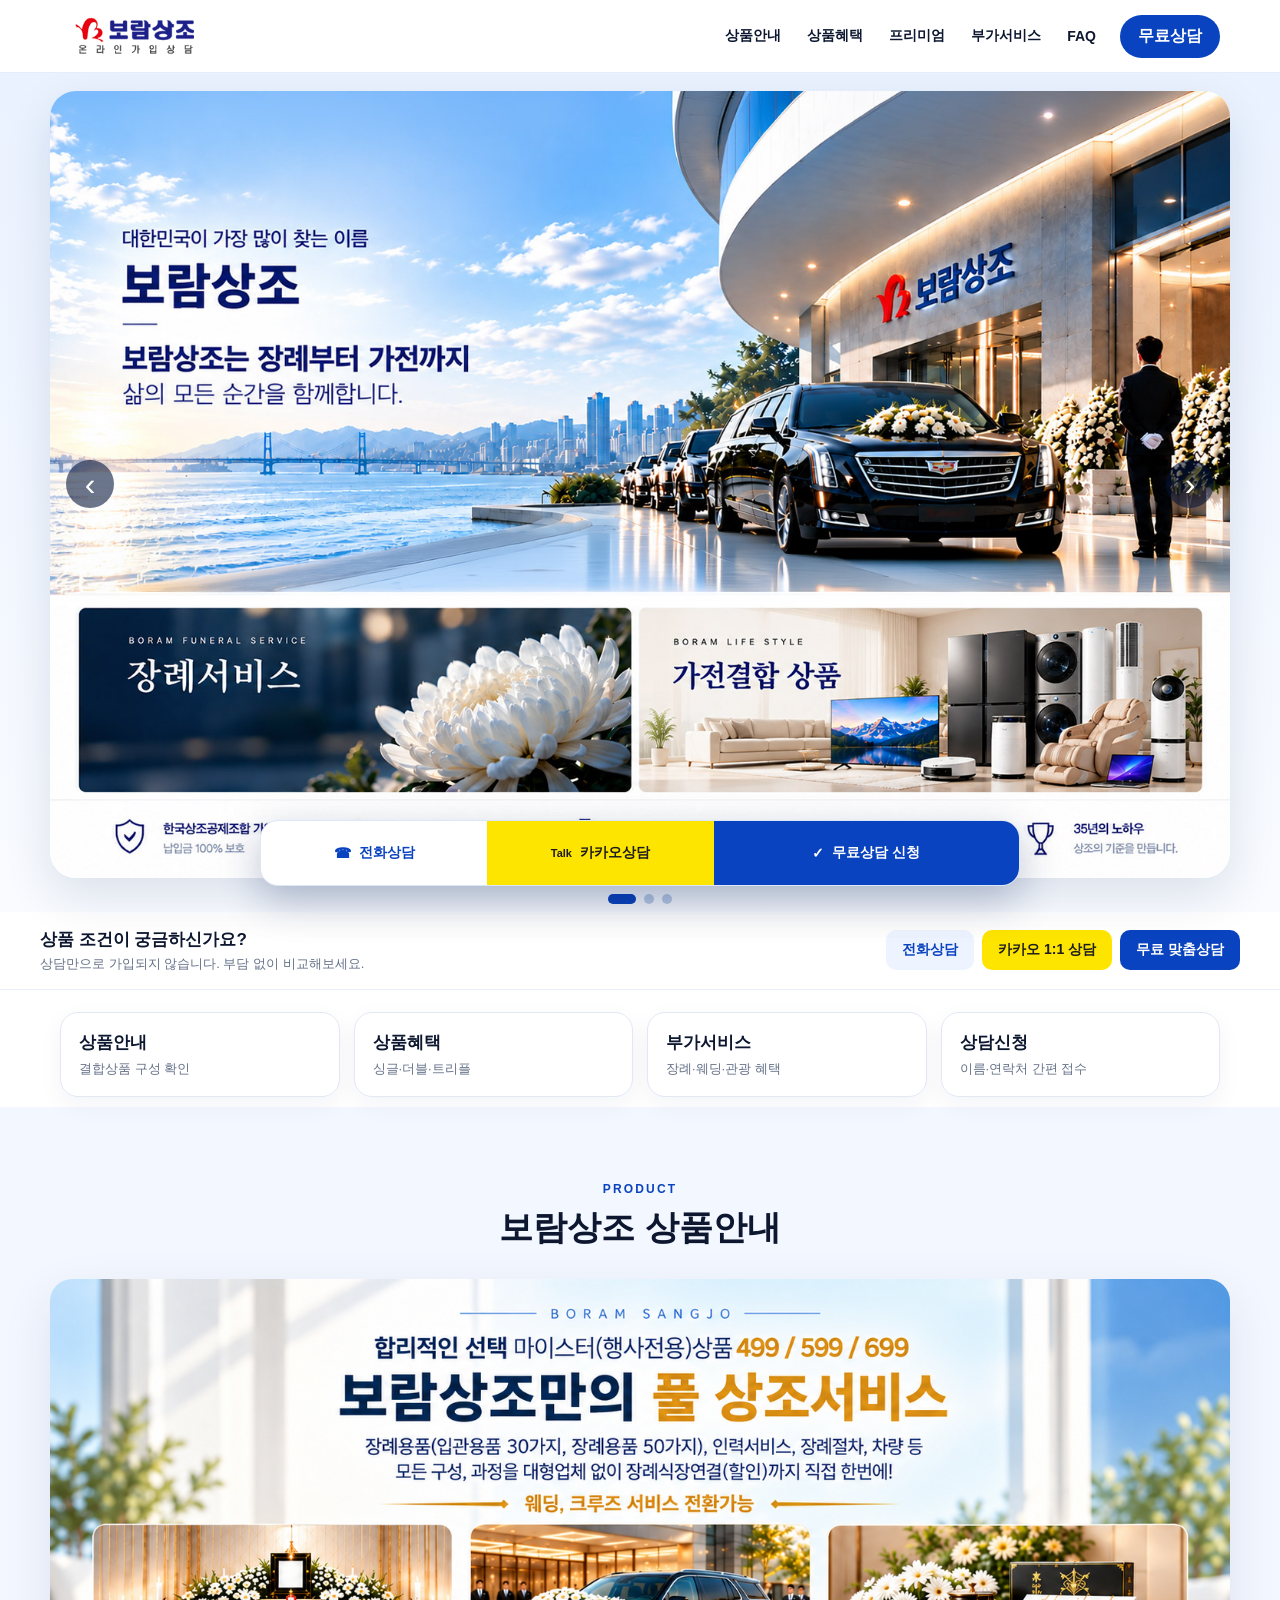
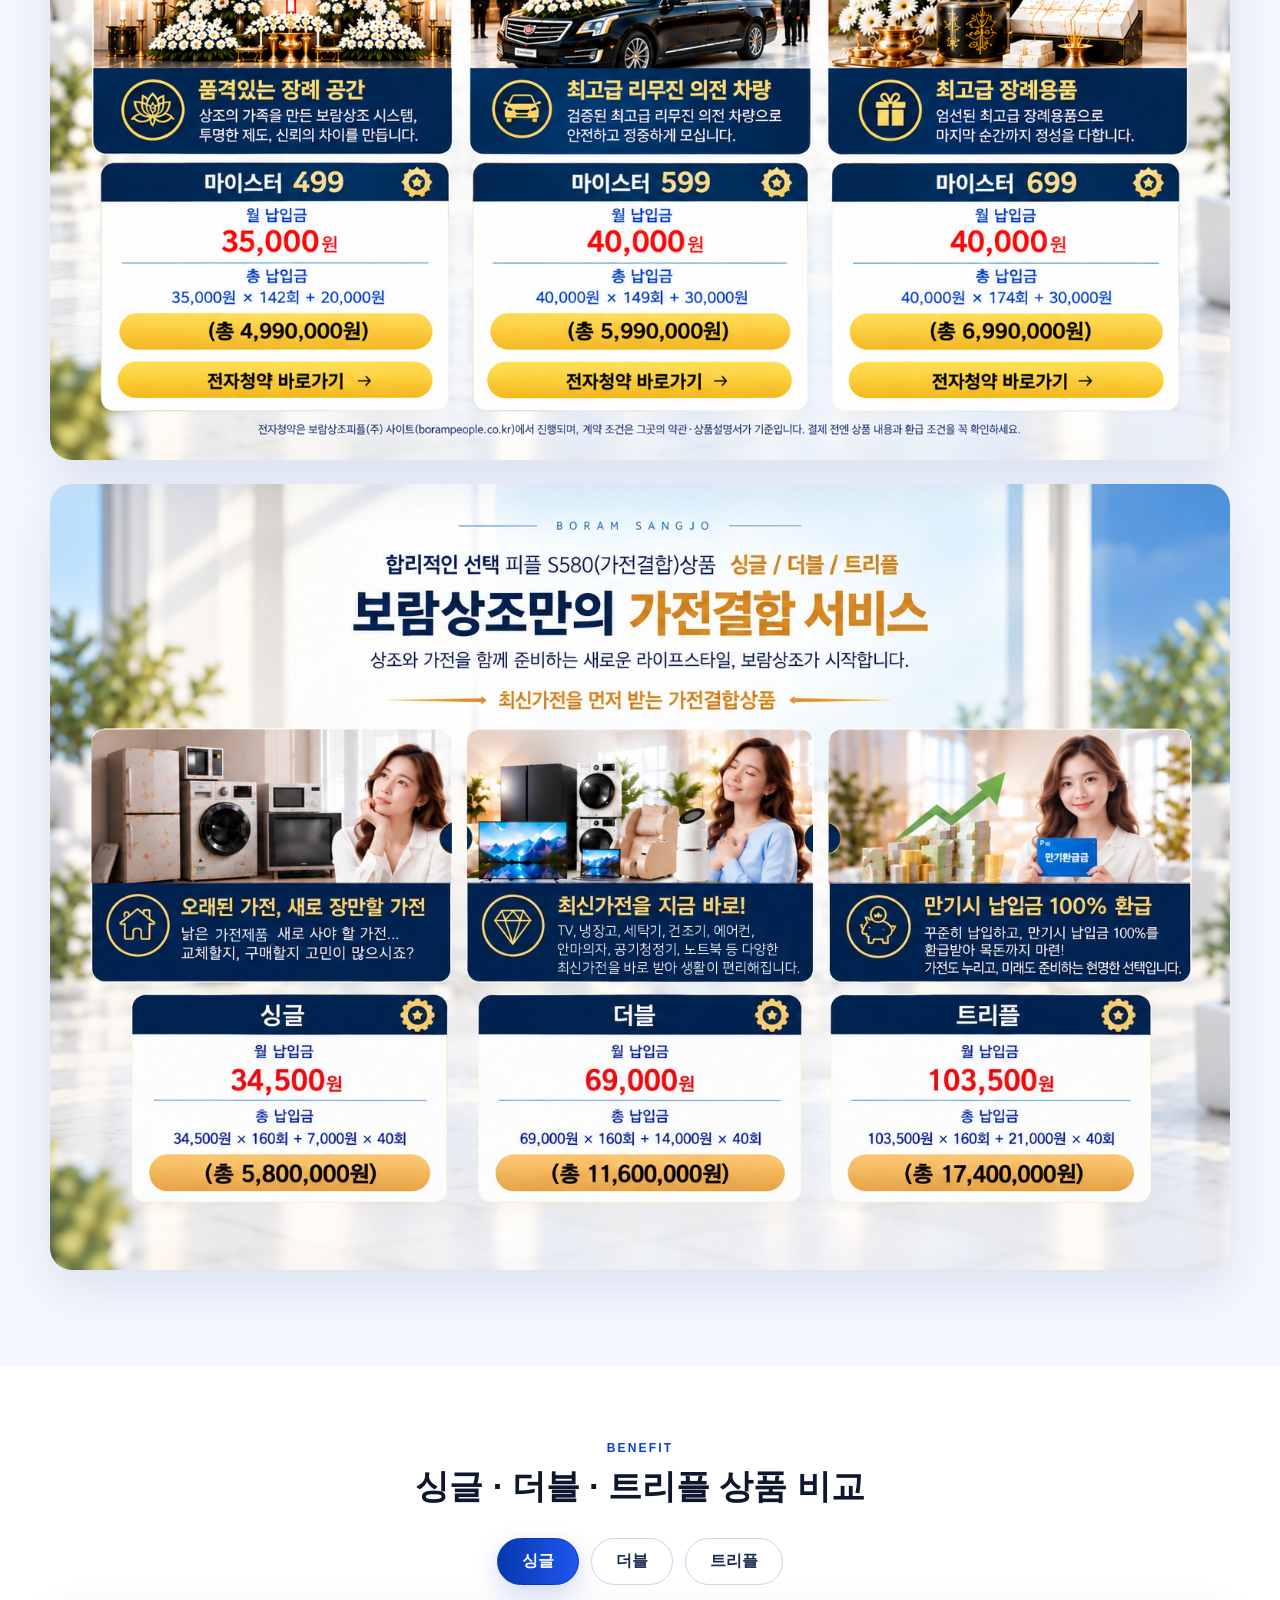
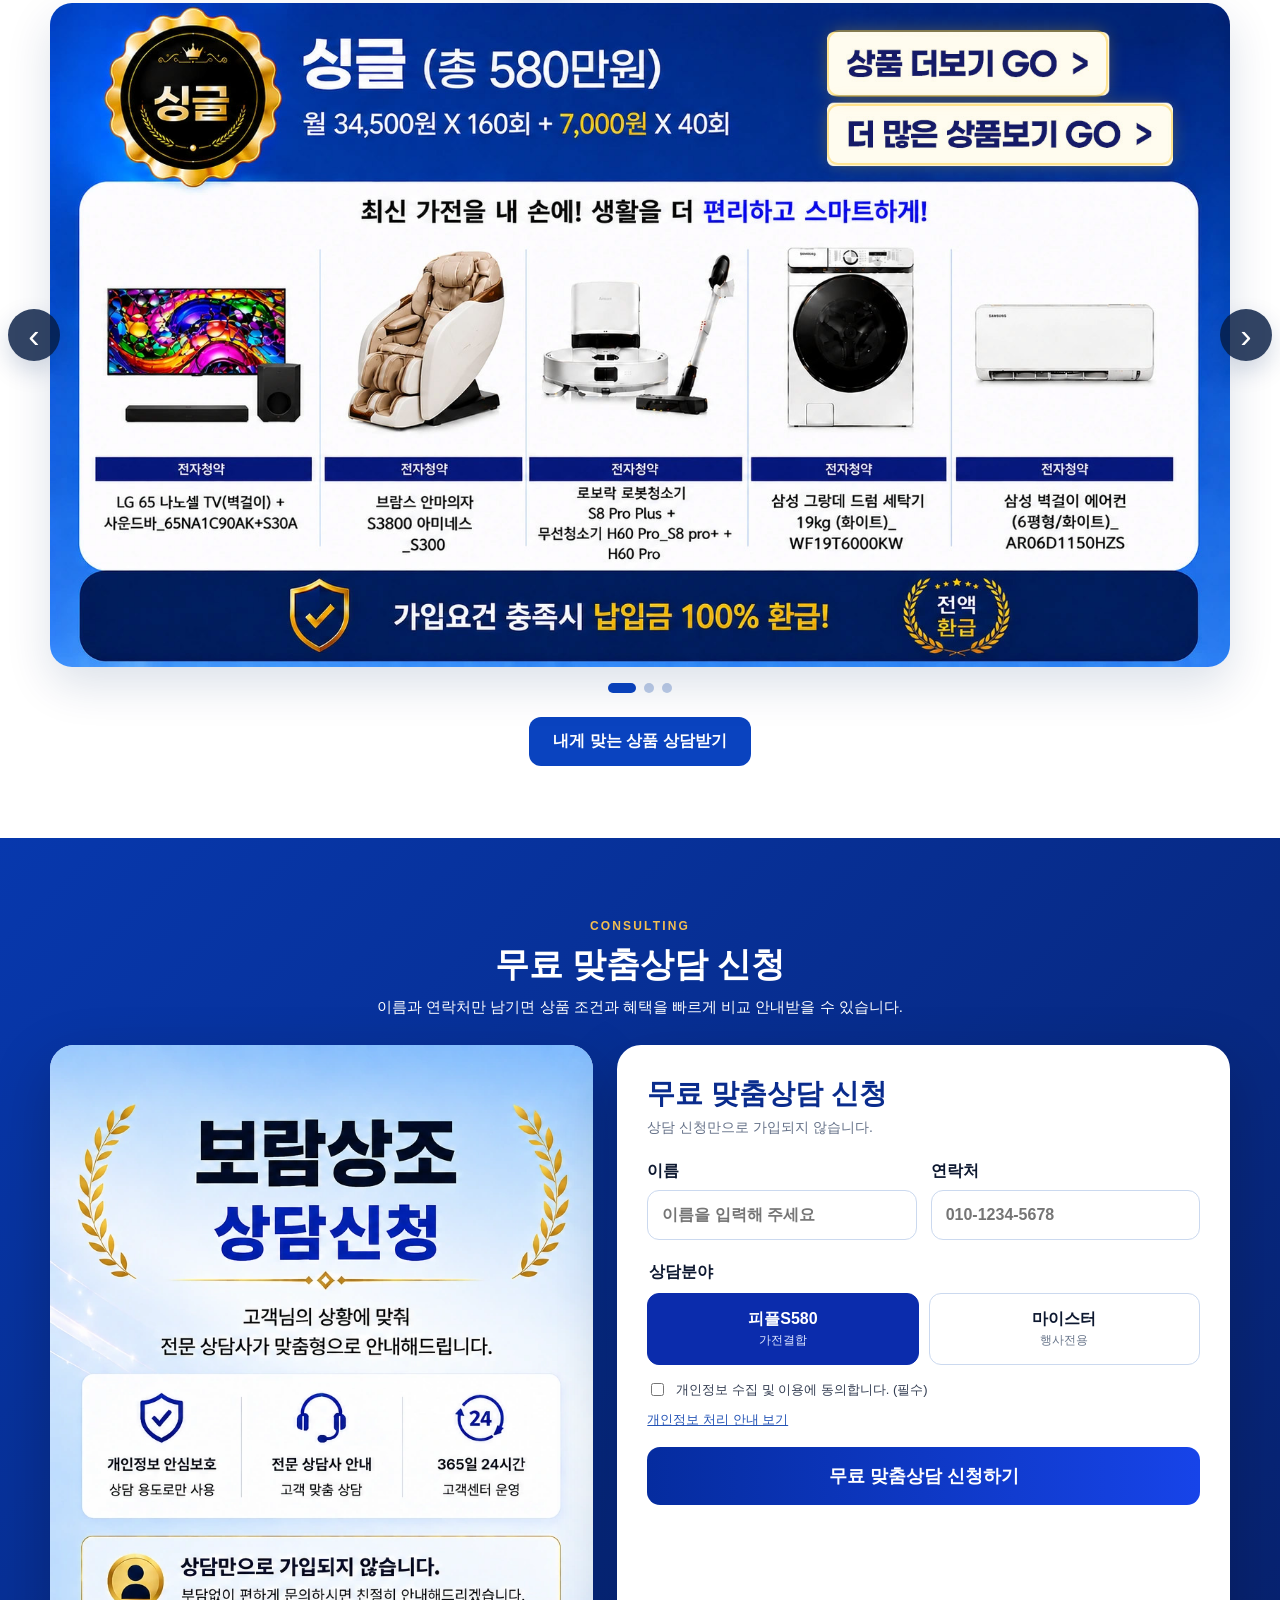
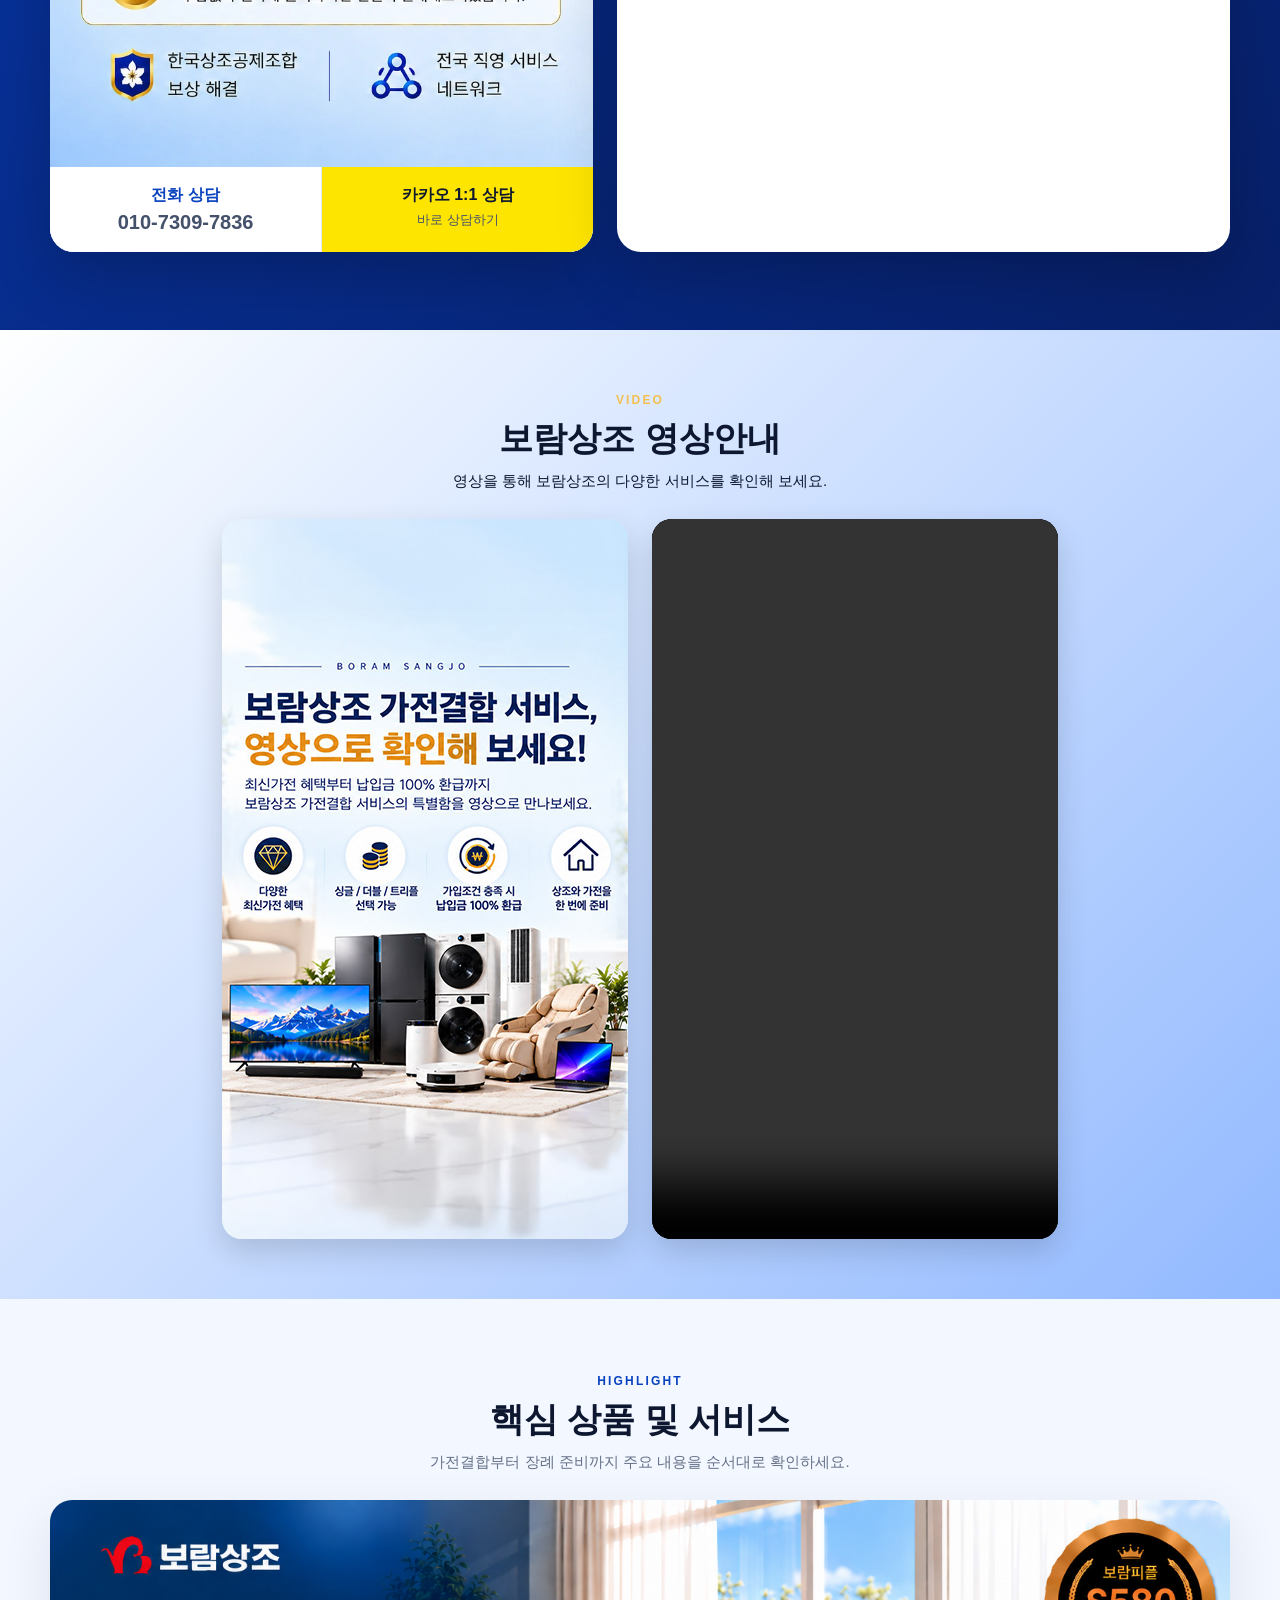
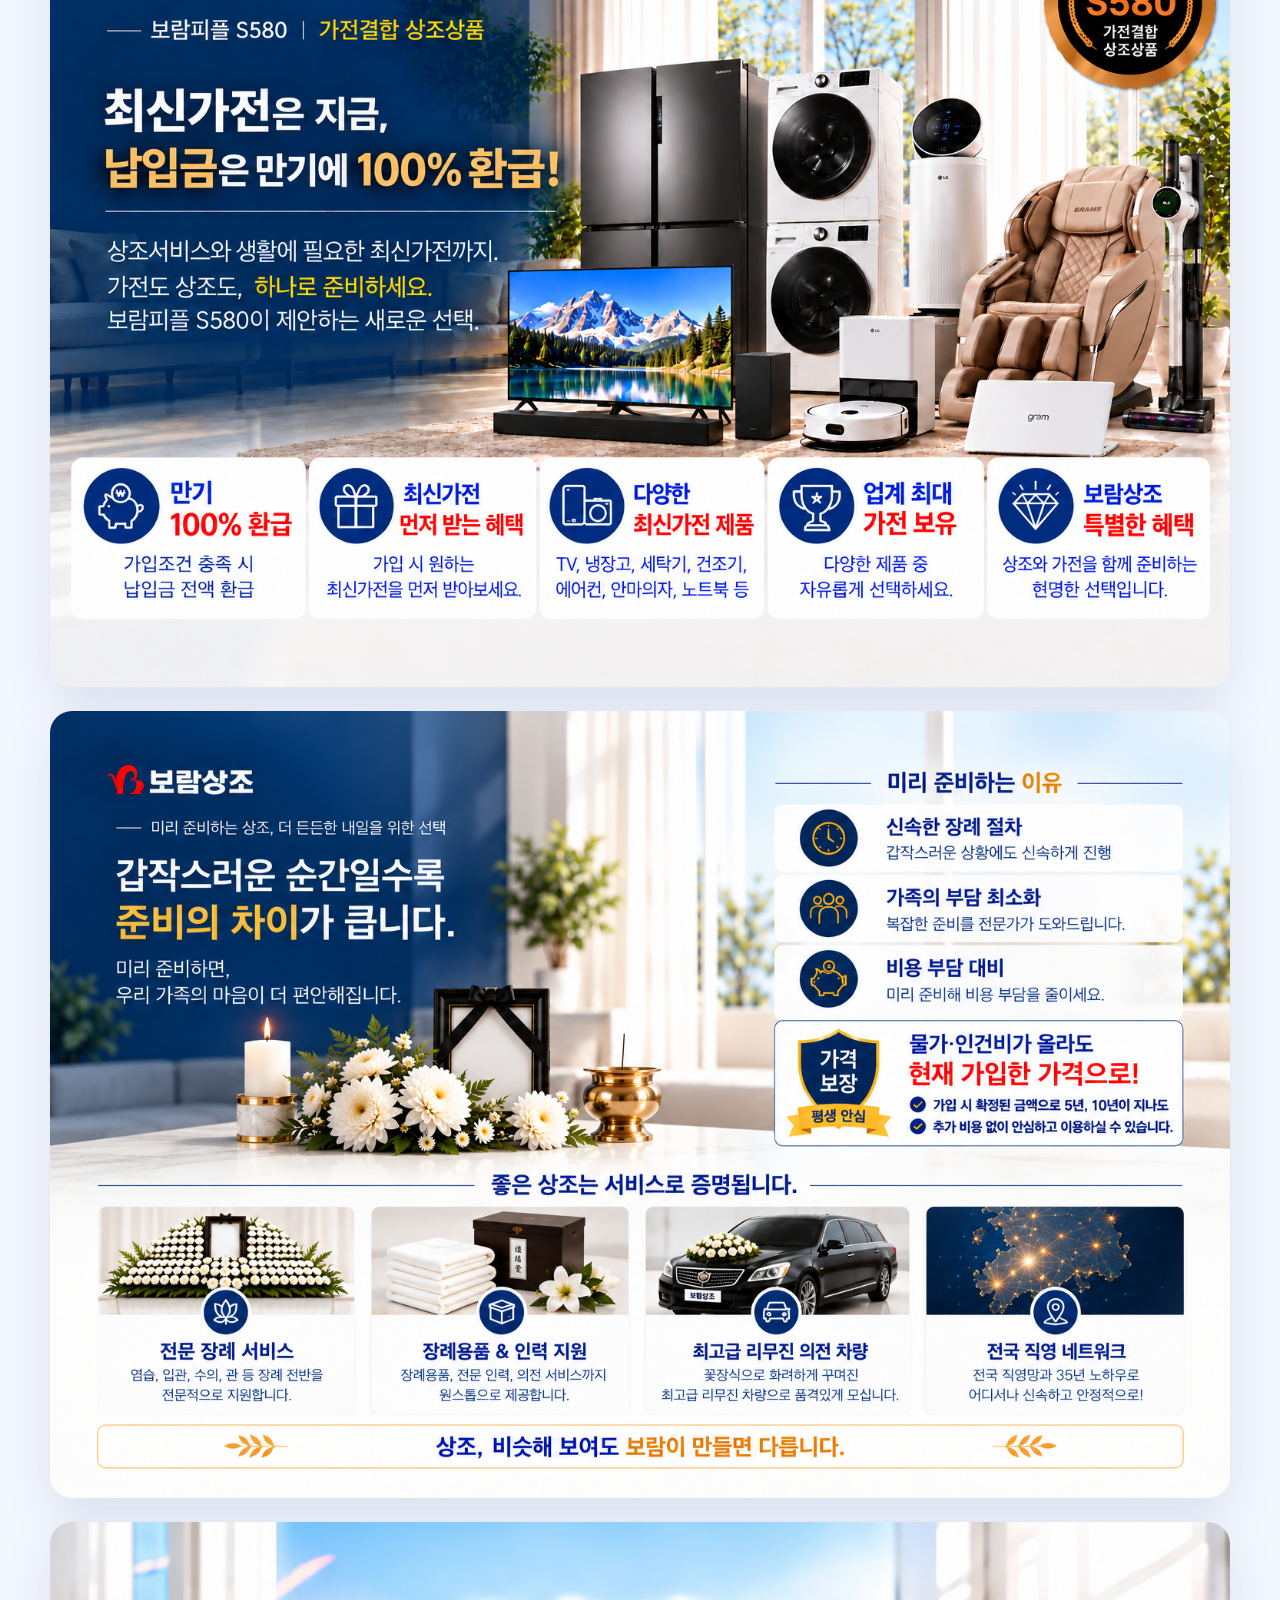
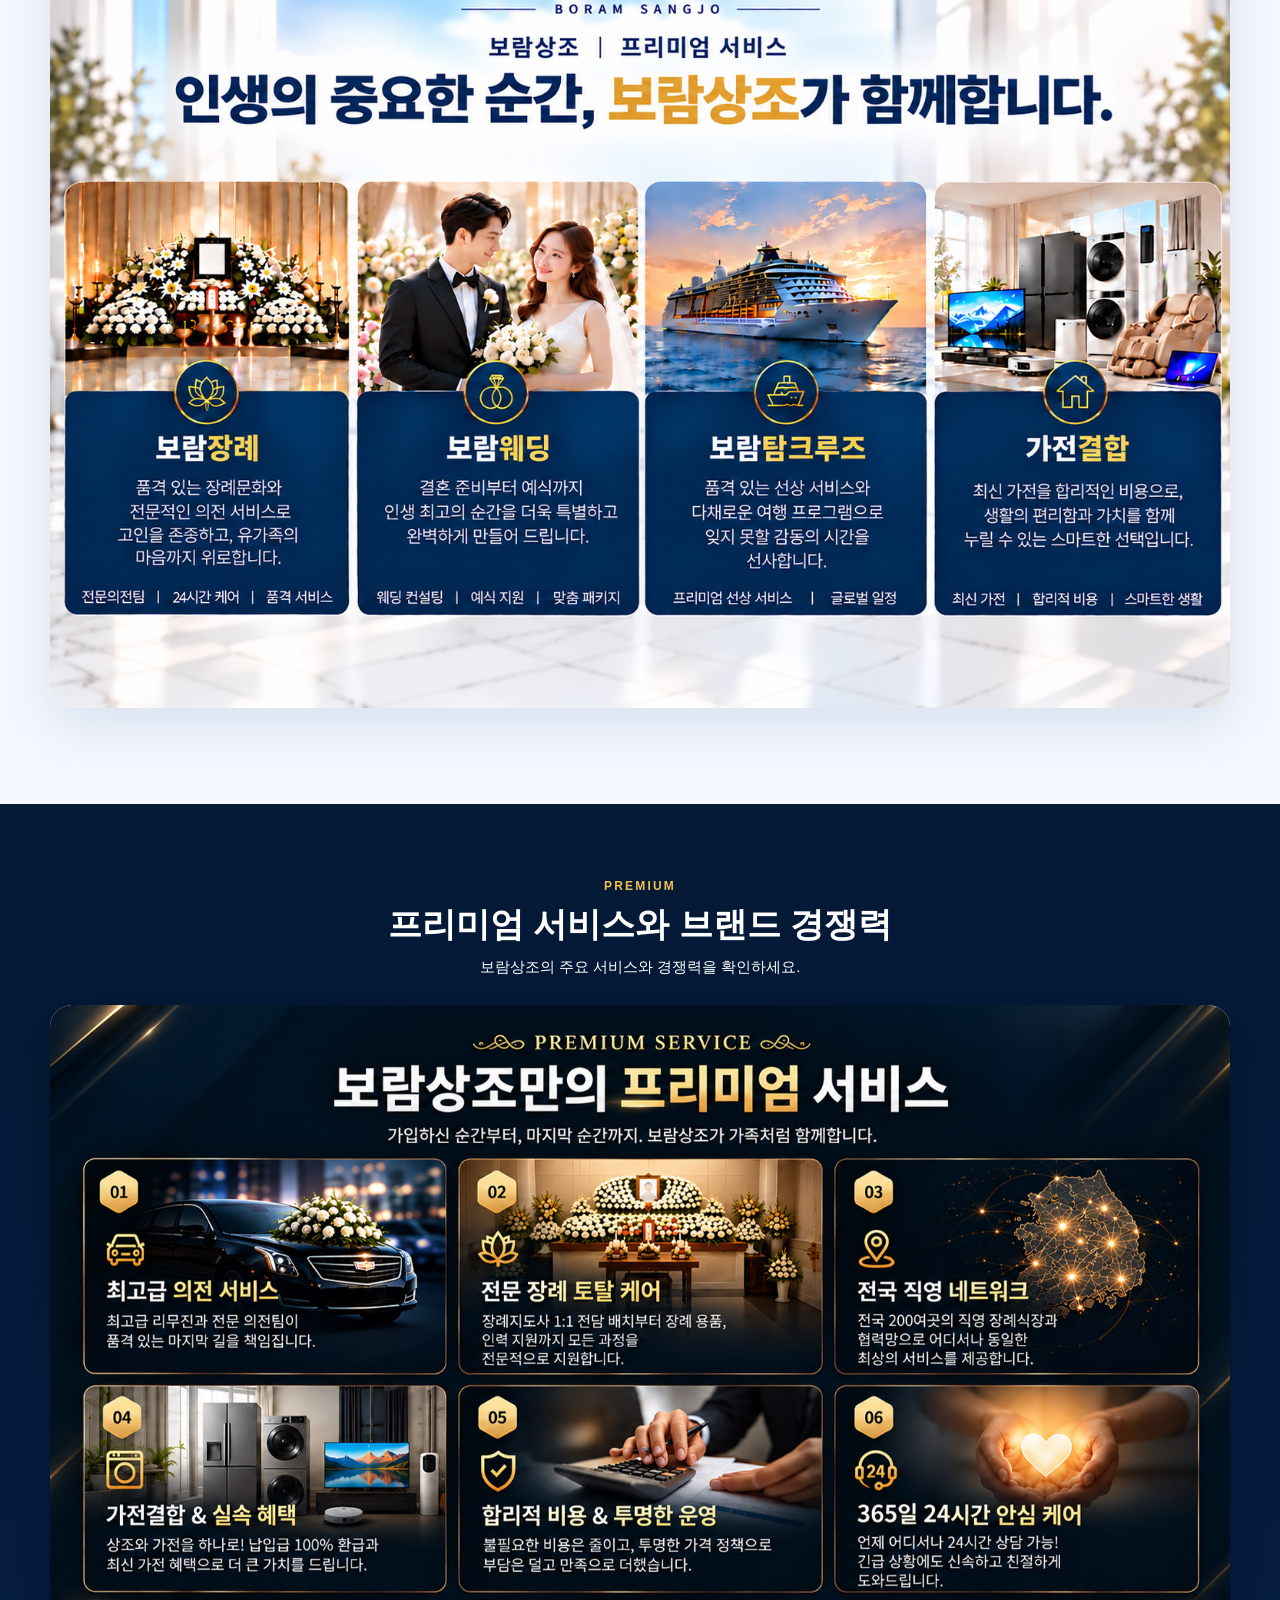
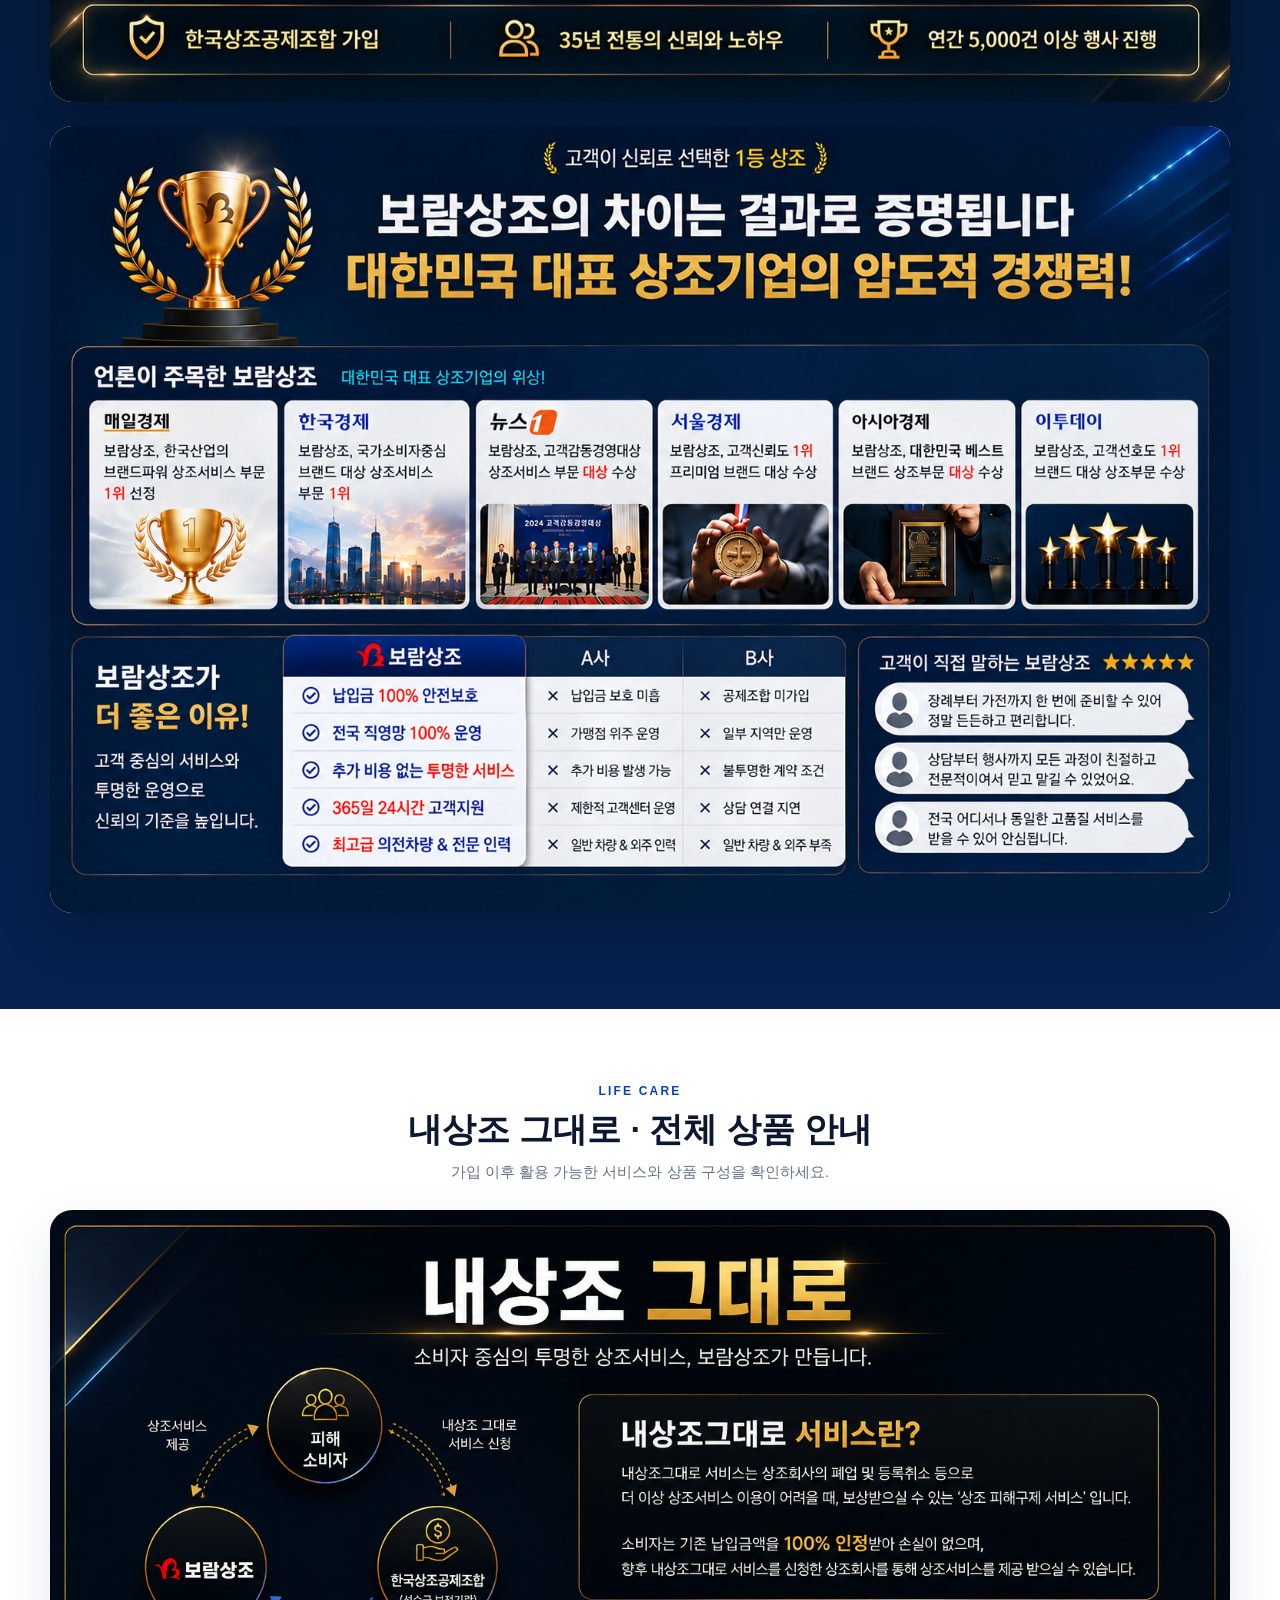
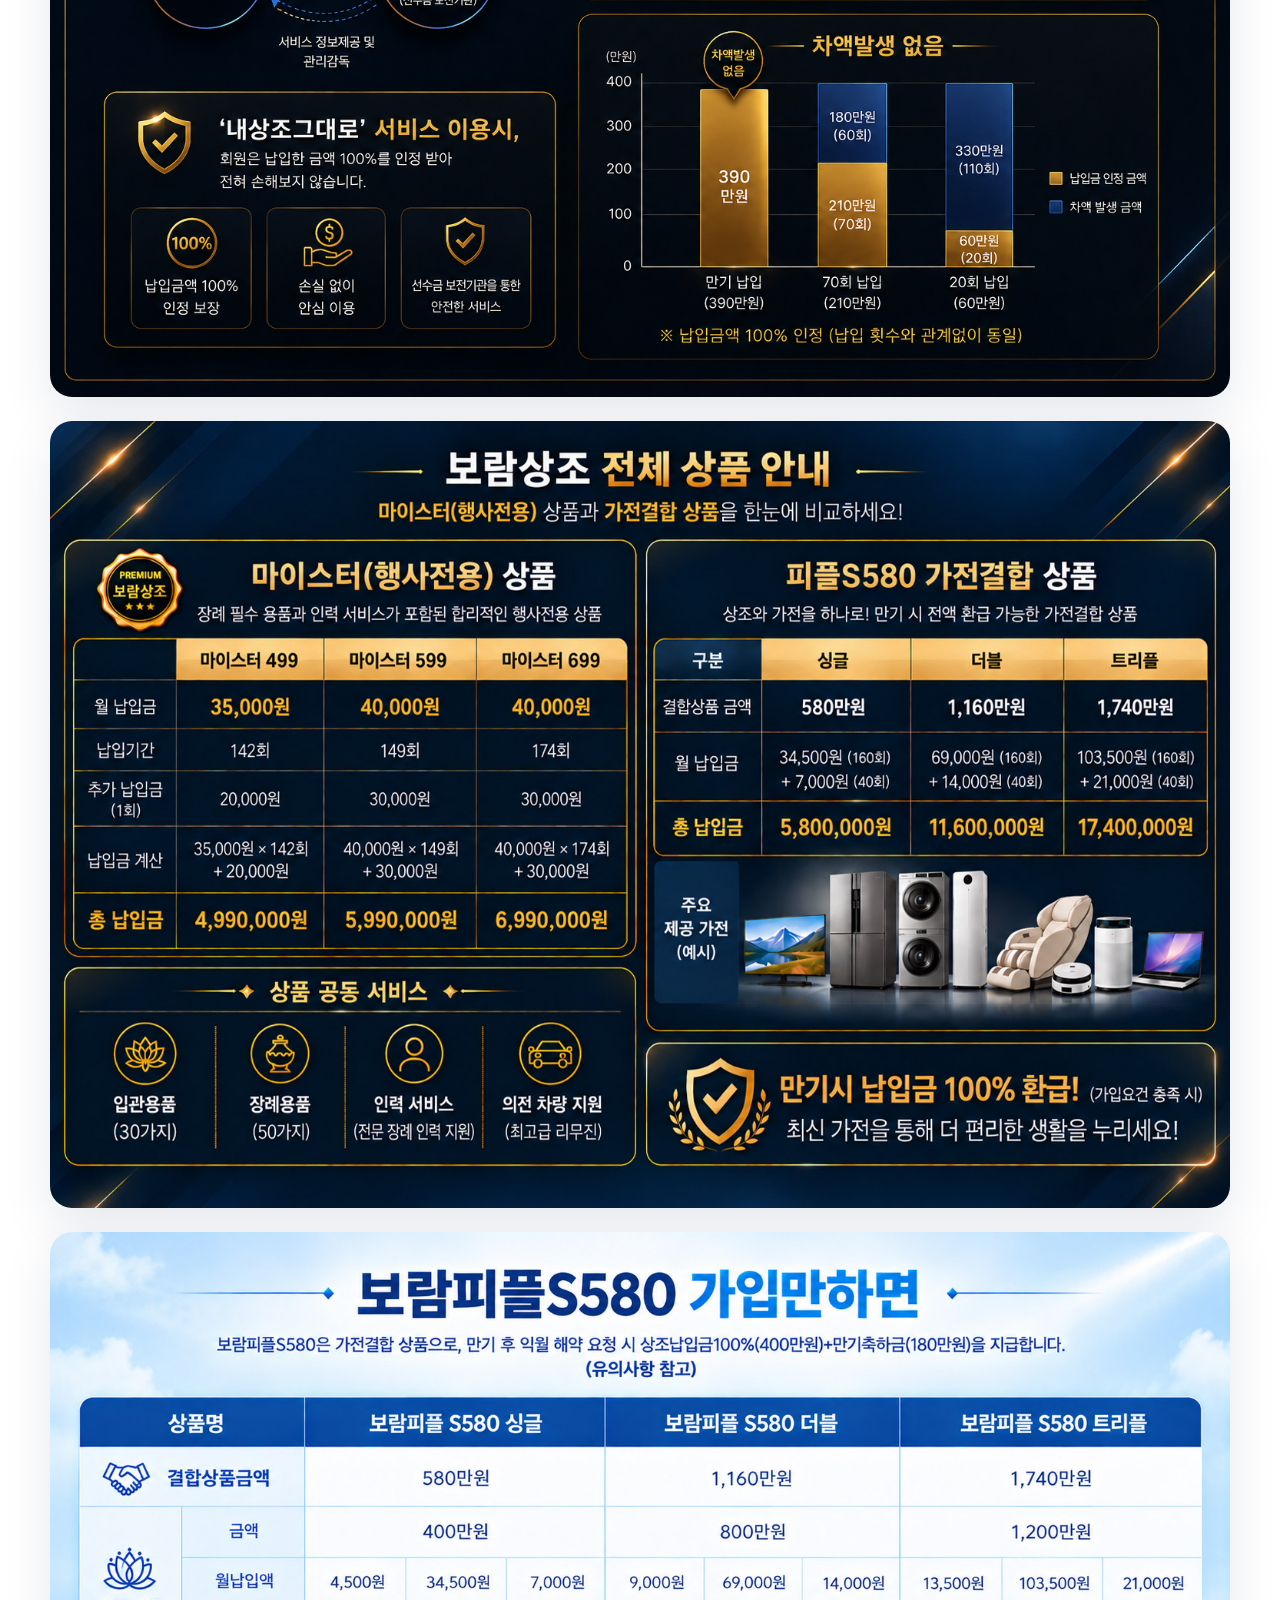
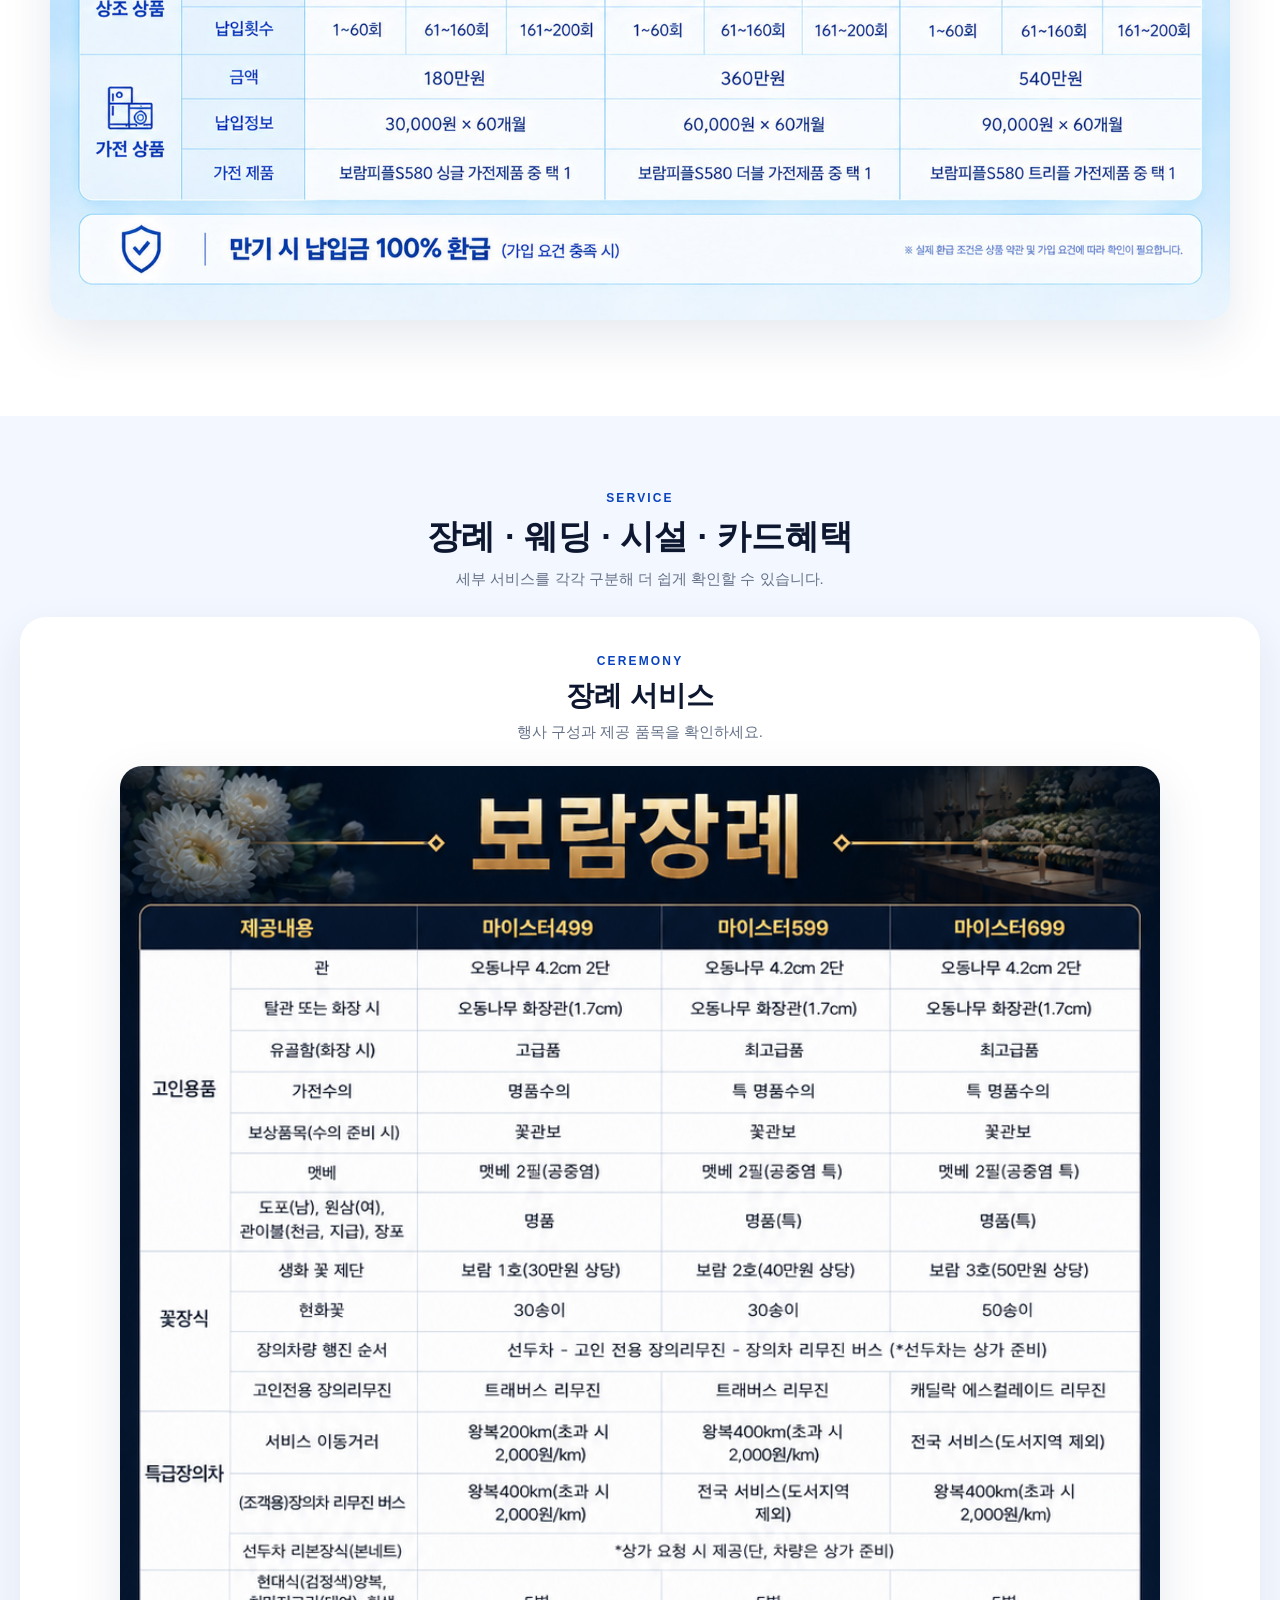
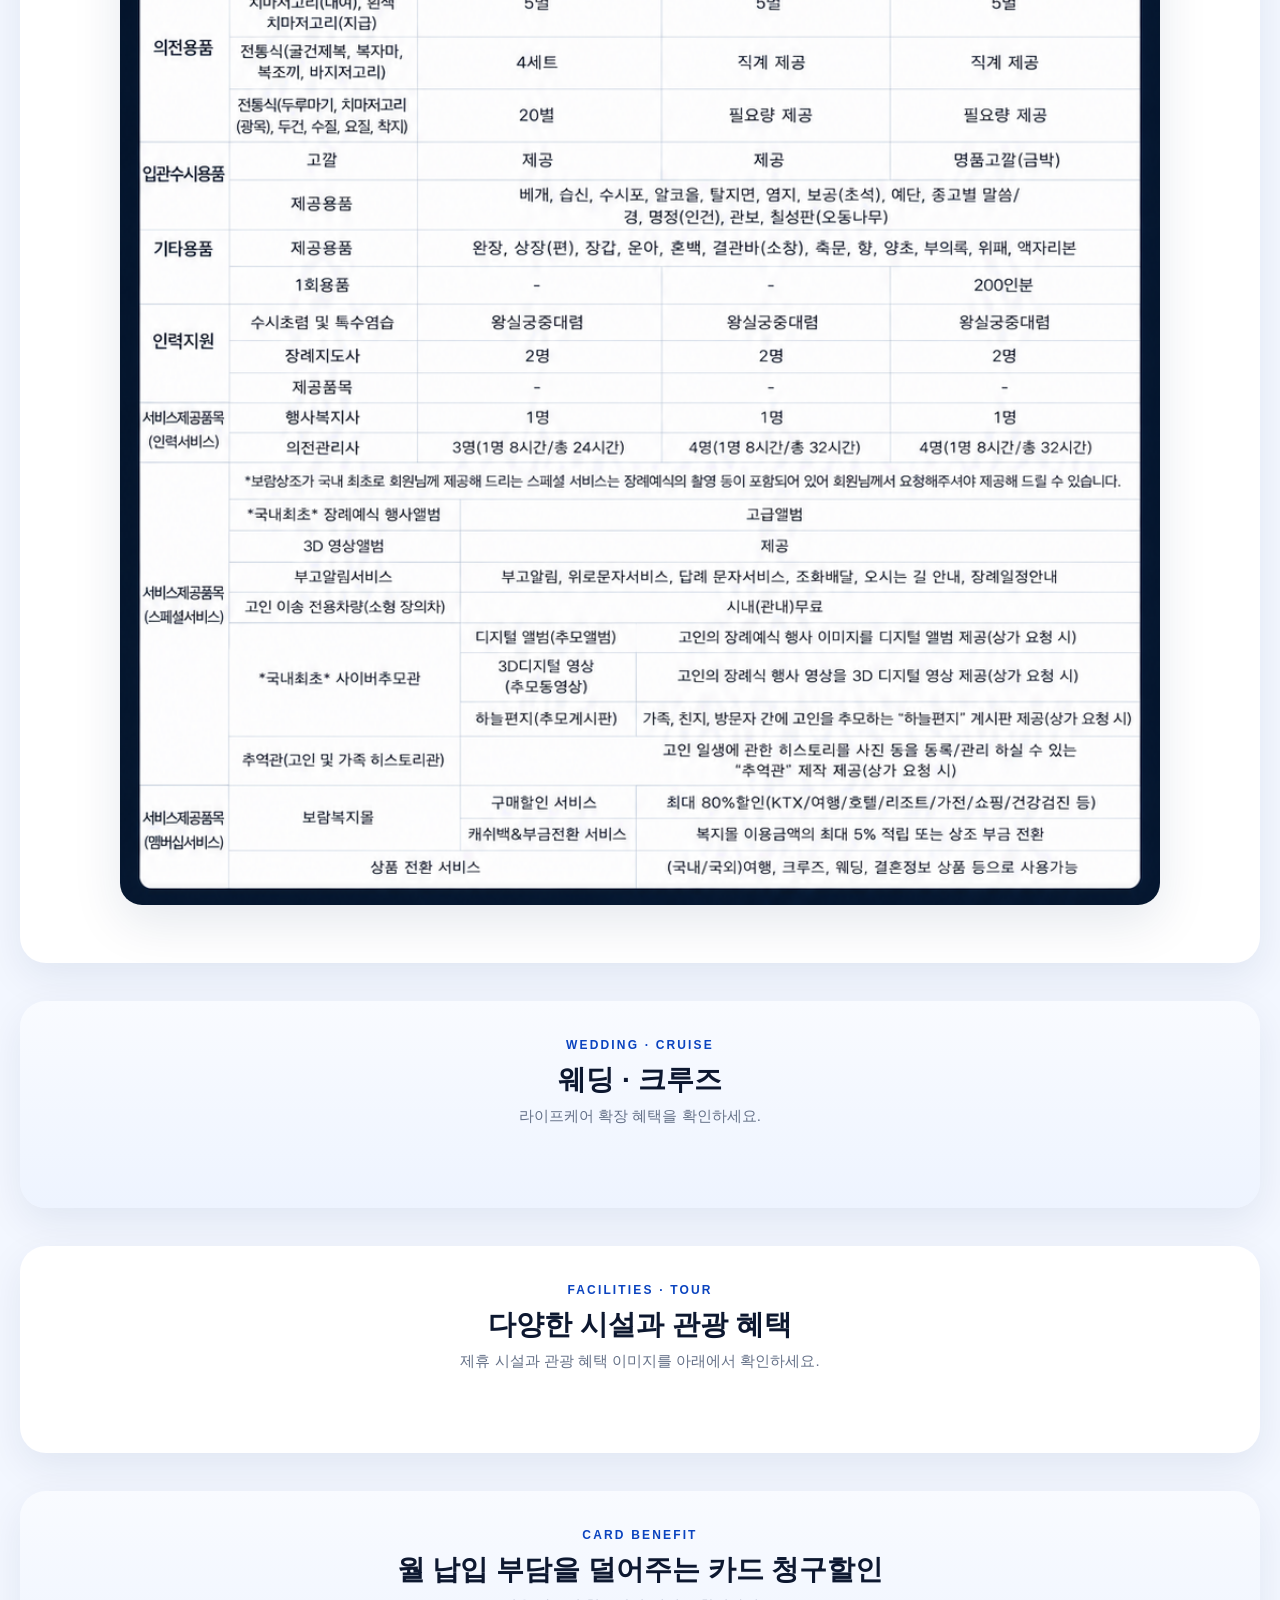
==== commit fd3a84fb: "Add files via upload" ====
--- a/index.html
+++ b/index.html
@@ -55,27 +55,27 @@
 <body>
   <header class="site-header" id="top">
     <div class="header-inner">
-      <a class="brand" href="." aria-label="보람상조 홈">
+      <a class="brand" href="#top" aria-label="보람상조 홈">
         <img class="brand-logo" src="boram1/images/boram-logo.png" alt="보람상조 온라인가입상담">
       </a>
       <nav class="desktop-nav" aria-label="주요 메뉴">
-        <a href=".">상품안내</a>
-        <a href=".">상품혜택</a>
-        <a href=".">프리미엄</a>
-        <a href=".">부가서비스</a>
-        <a href=".">FAQ</a>
+        <a href="#products">상품안내</a>
+        <a href="#benefits">상품혜택</a>
+        <a href="#premium">프리미엄</a>
+        <a href="#services">부가서비스</a>
+        <a href="#faq">FAQ</a>
       </nav>
       <div class="header-actions">
-        <a class="nav-cta" href=".">무료상담</a>
+        <a class="nav-cta" href="#consult">무료상담</a>
       </div>
       <button class="menu-btn" type="button" aria-label="모바일 메뉴 열기" aria-expanded="false">☰</button>
     </div>
     <nav class="mobile-nav" aria-label="모바일 메뉴">
-      <a href=".">상품안내</a>
-      <a href=".">상품혜택</a>
-      <a href=".">프리미엄</a>
-      <a href=".">부가서비스</a>
-      <a href=".">자주 묻는 질문</a>
+      <a href="#products">상품안내</a>
+      <a href="#benefits">상품혜택</a>
+      <a href="#premium">프리미엄</a>
+      <a href="#services">부가서비스</a>
+      <a href="#faq">자주 묻는 질문</a>
       <a href="tel:01073097836">전화상담 010-7309-7836</a>
       <a href="https://open.kakao.com/o/samNPdmi" target="_blank" rel="noopener noreferrer">카카오 1:1 상담</a>
     </nav>
@@ -127,19 +127,19 @@
     </section>
 
     <section class="quick-links" aria-label="빠른 메뉴">
-      <a href=".">
+      <a href="#products">
 		  <strong>상품안내</strong>
 		  <span>결합상품 구성 확인</span>
 	  </a>
-      <a href=".">
+      <a href="#benefits">
 		  <strong>상품혜택</strong>
 		  <span>싱글·더블·트리플</span>
 	  </a>
-      <a href=".">
+      <a href="#services">
 		  <strong>부가서비스</strong>
 		  <span>장례·웨딩·관광 혜택</span>
 	  </a>
-      <a href=".">
+      <a href="#consult">
 		  <strong>상담신청</strong>
 		  <span>이름·연락처 간편 접수</span>
 	  </a>
@@ -486,7 +486,7 @@
   <div class="sticky-actions" aria-label="빠른 상담 메뉴">
     <a class="sticky-phone" href="tel:01073097836"><span>☎</span><strong>전화상담</strong></a>
     <a class="sticky-kakao" href="https://open.kakao.com/o/samNPdmi" target="_blank" rel="noopener noreferrer"><span>Talk</span><strong>카카오상담</strong></a>
-    <a class="sticky-apply" href="."><span>✓</span><strong>무료상담 신청</strong></a>
+    <a class="sticky-apply" href="#consult"><span>✓</span><strong>무료상담 신청</strong></a>
   </div>
 
 <!--   <div class="popup" id="promoPopup" role="dialog" aria-modal="true" aria-label="신청 고객 단독 혜택" hidden>
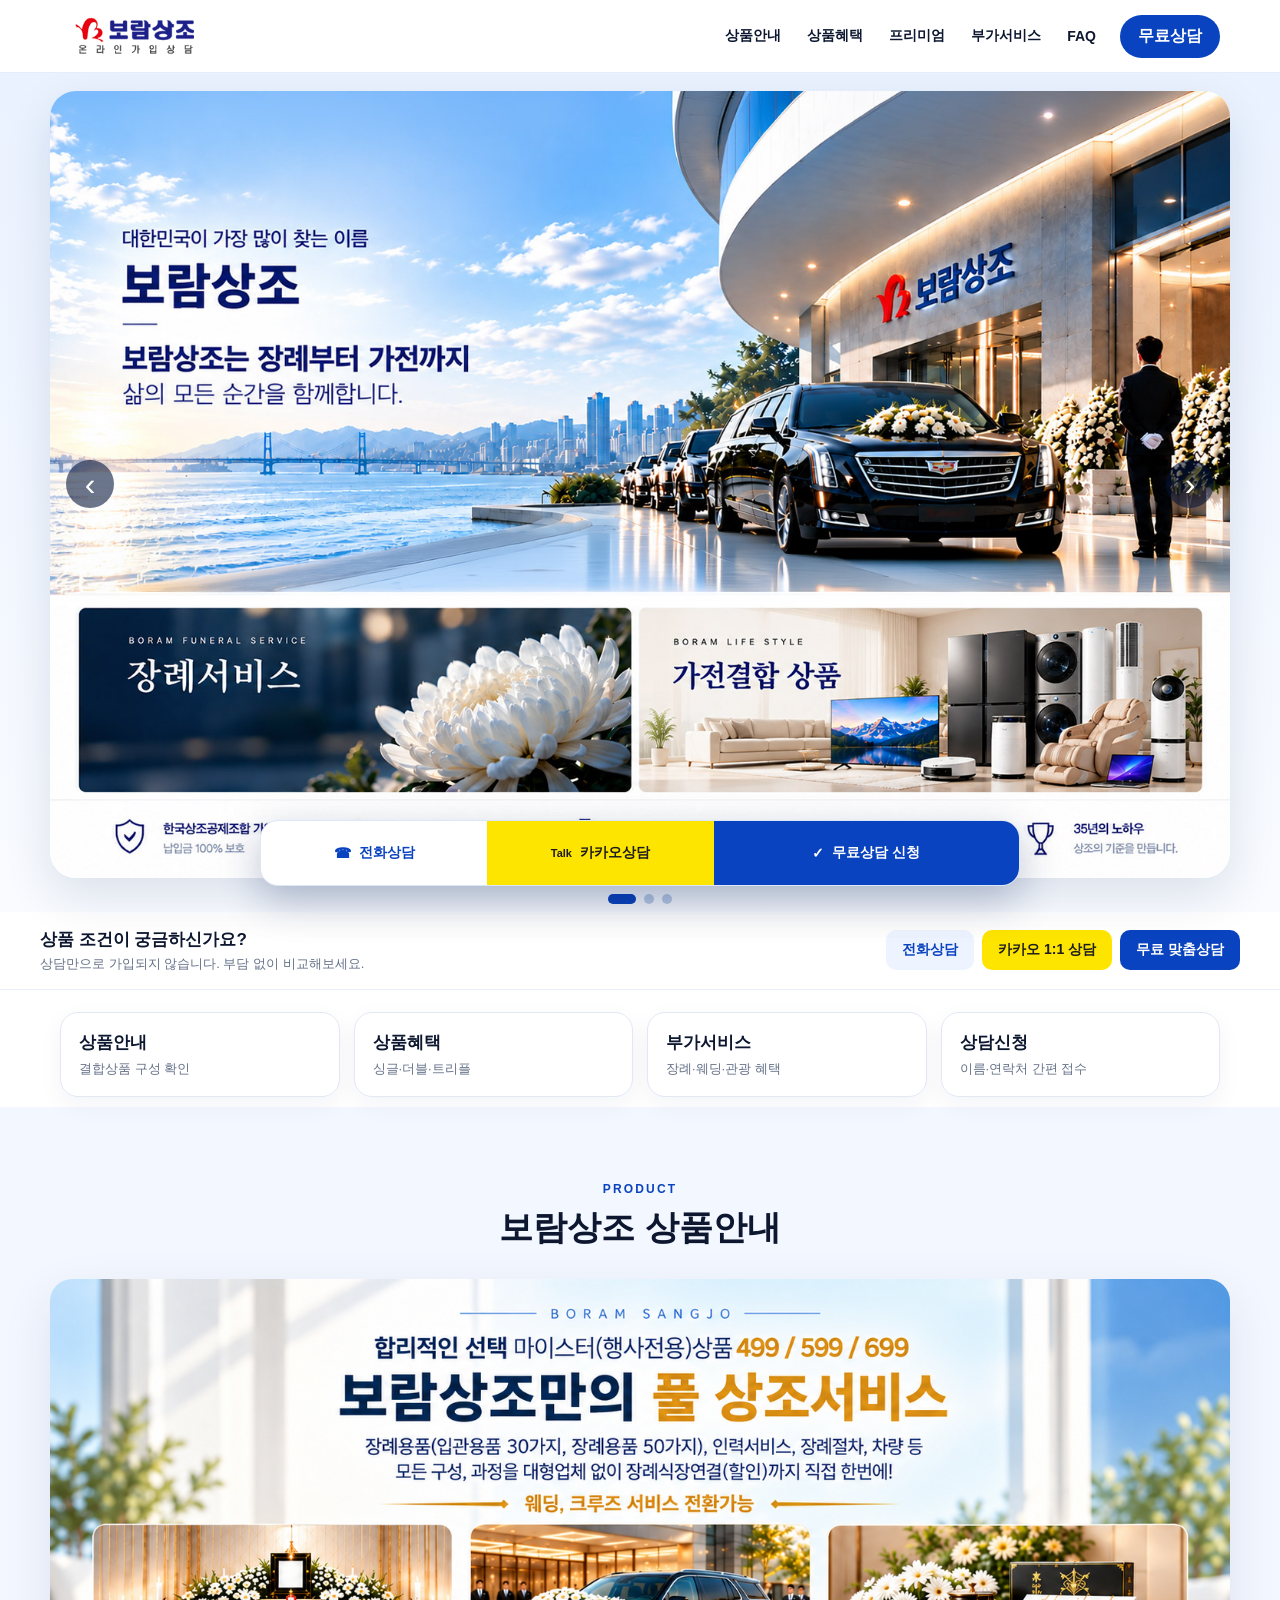
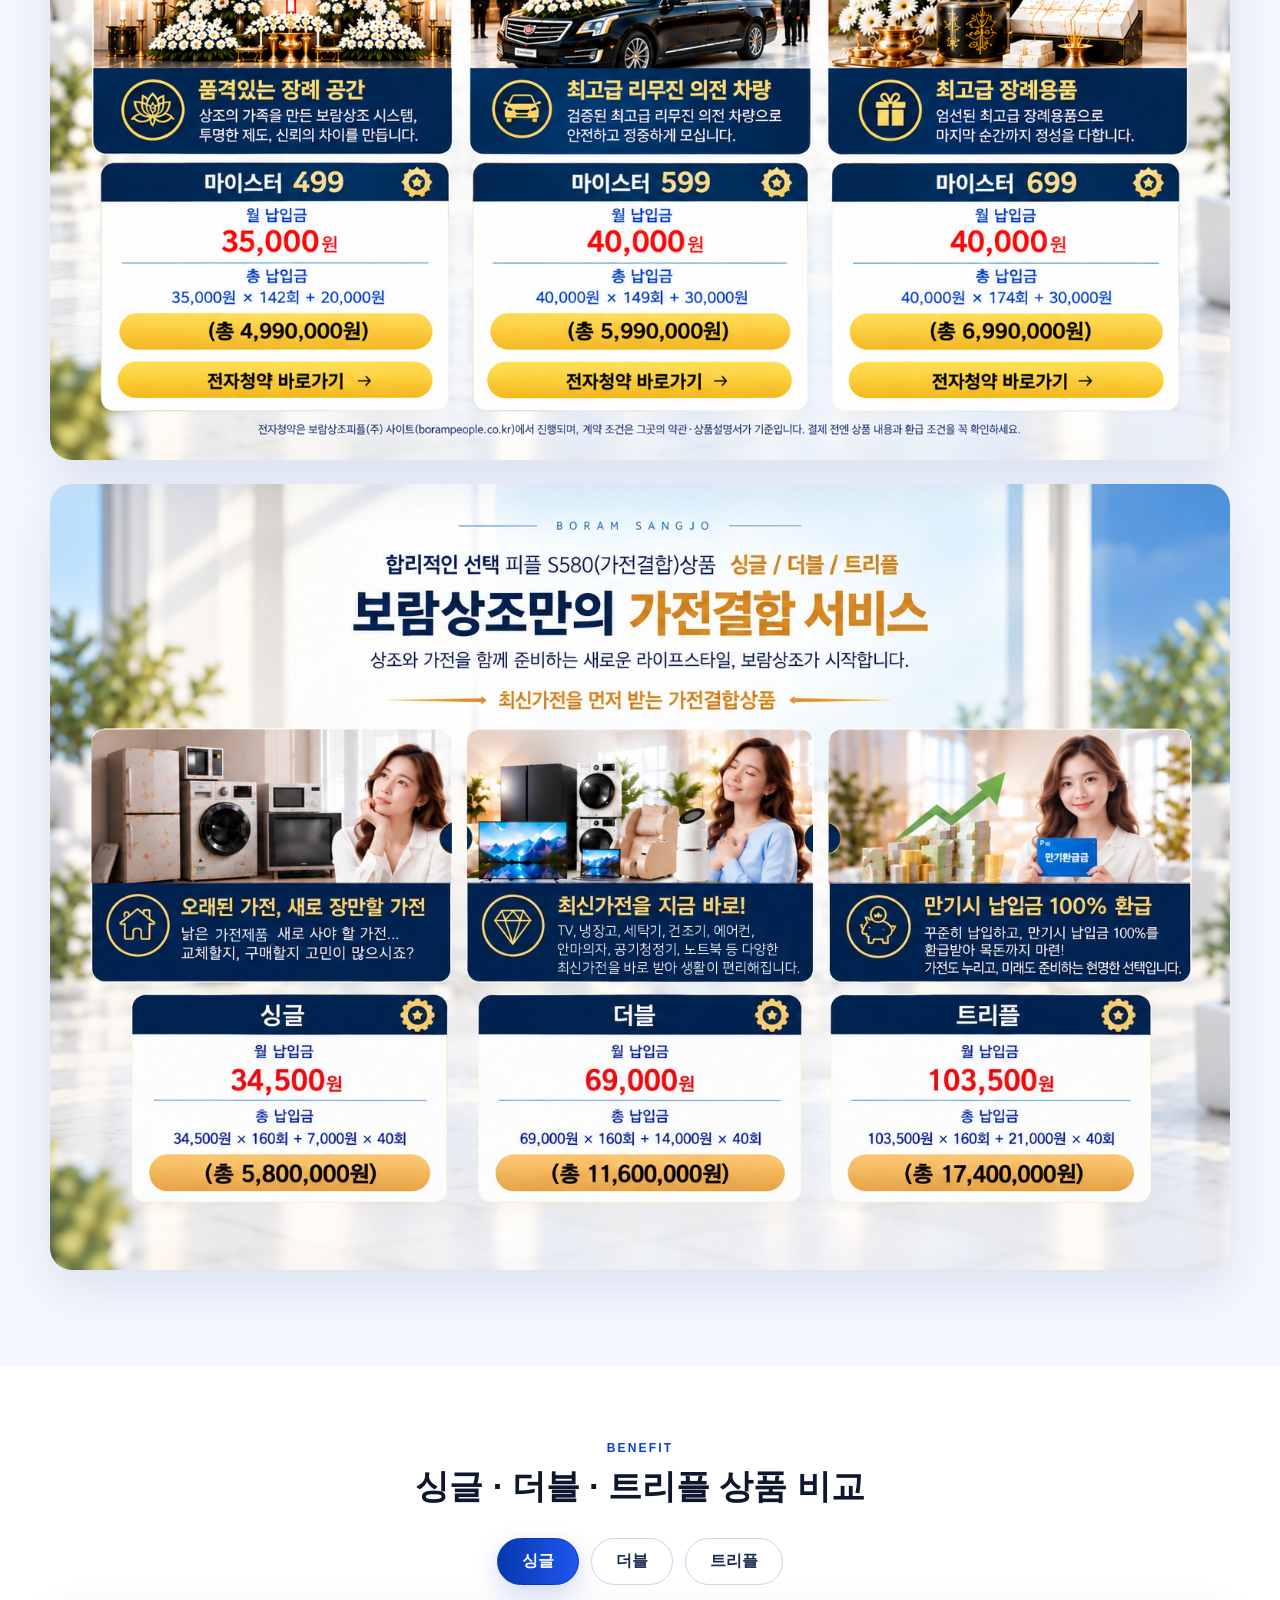
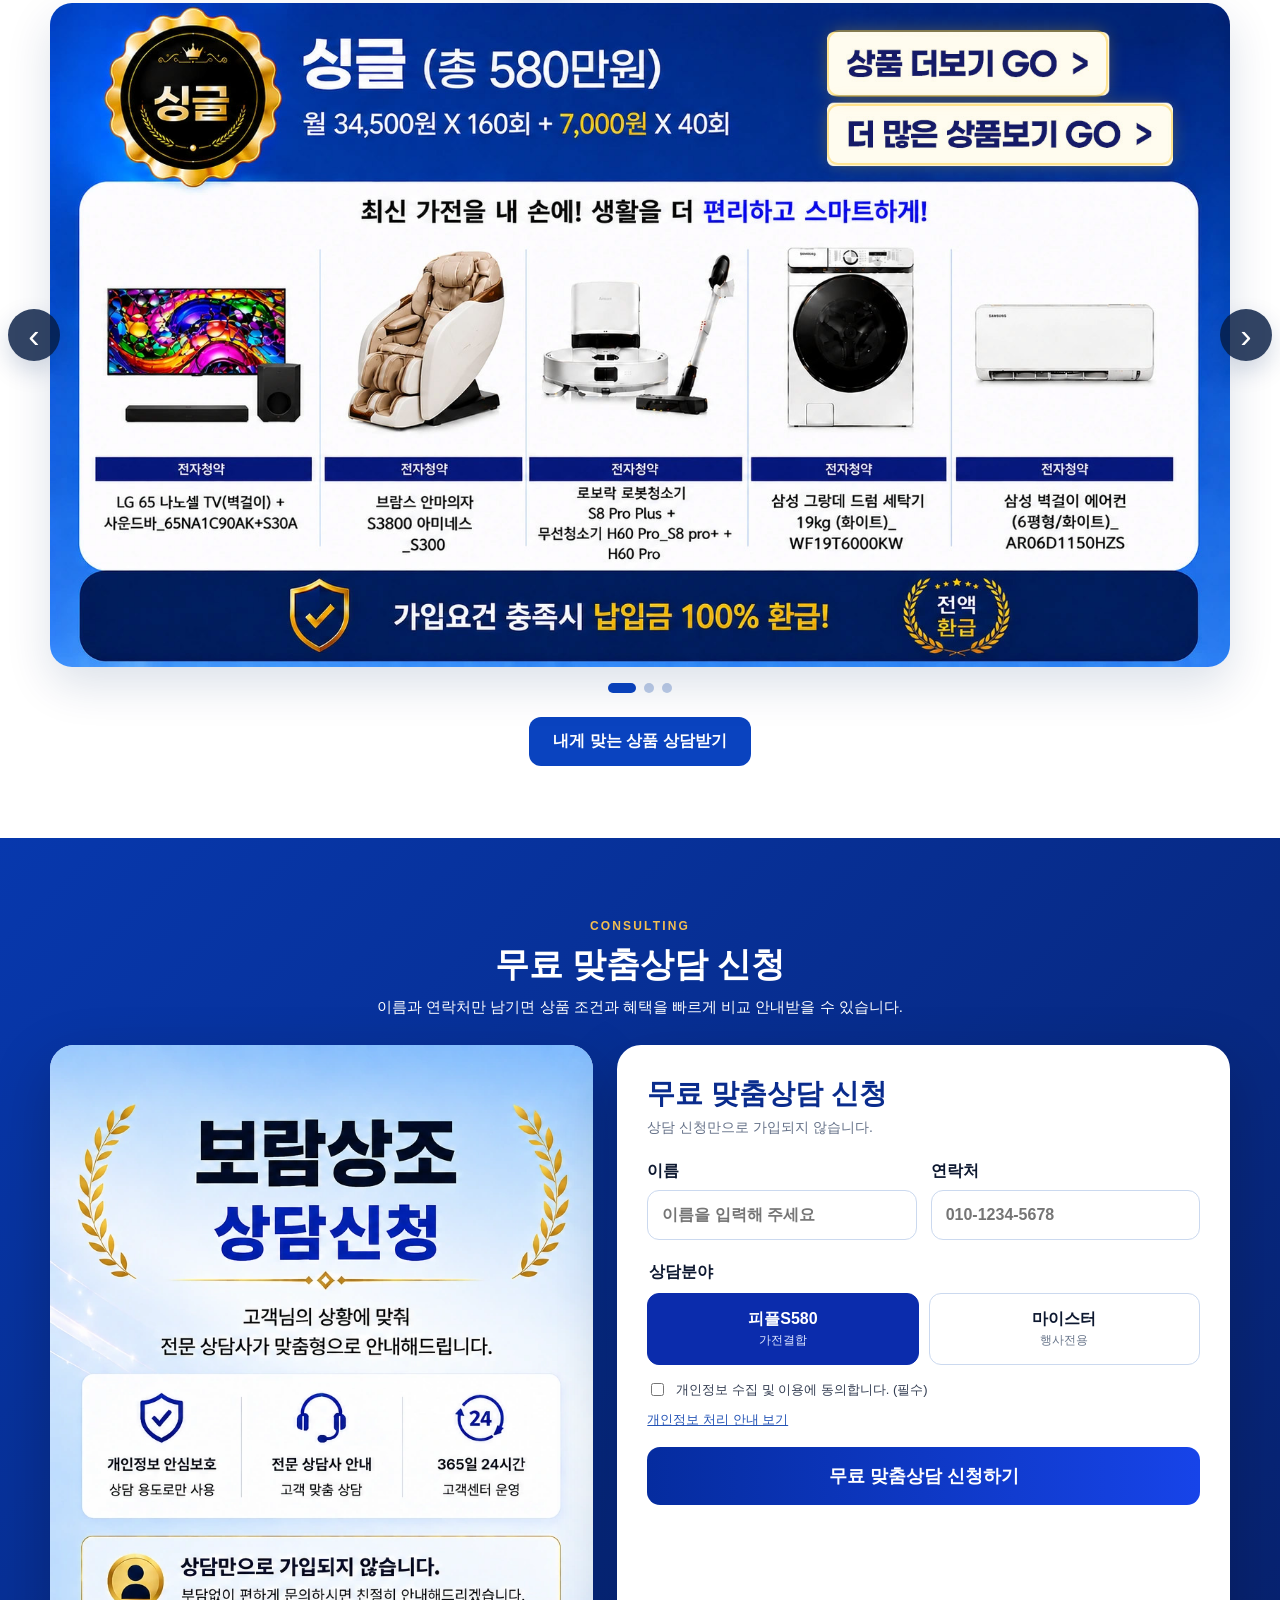
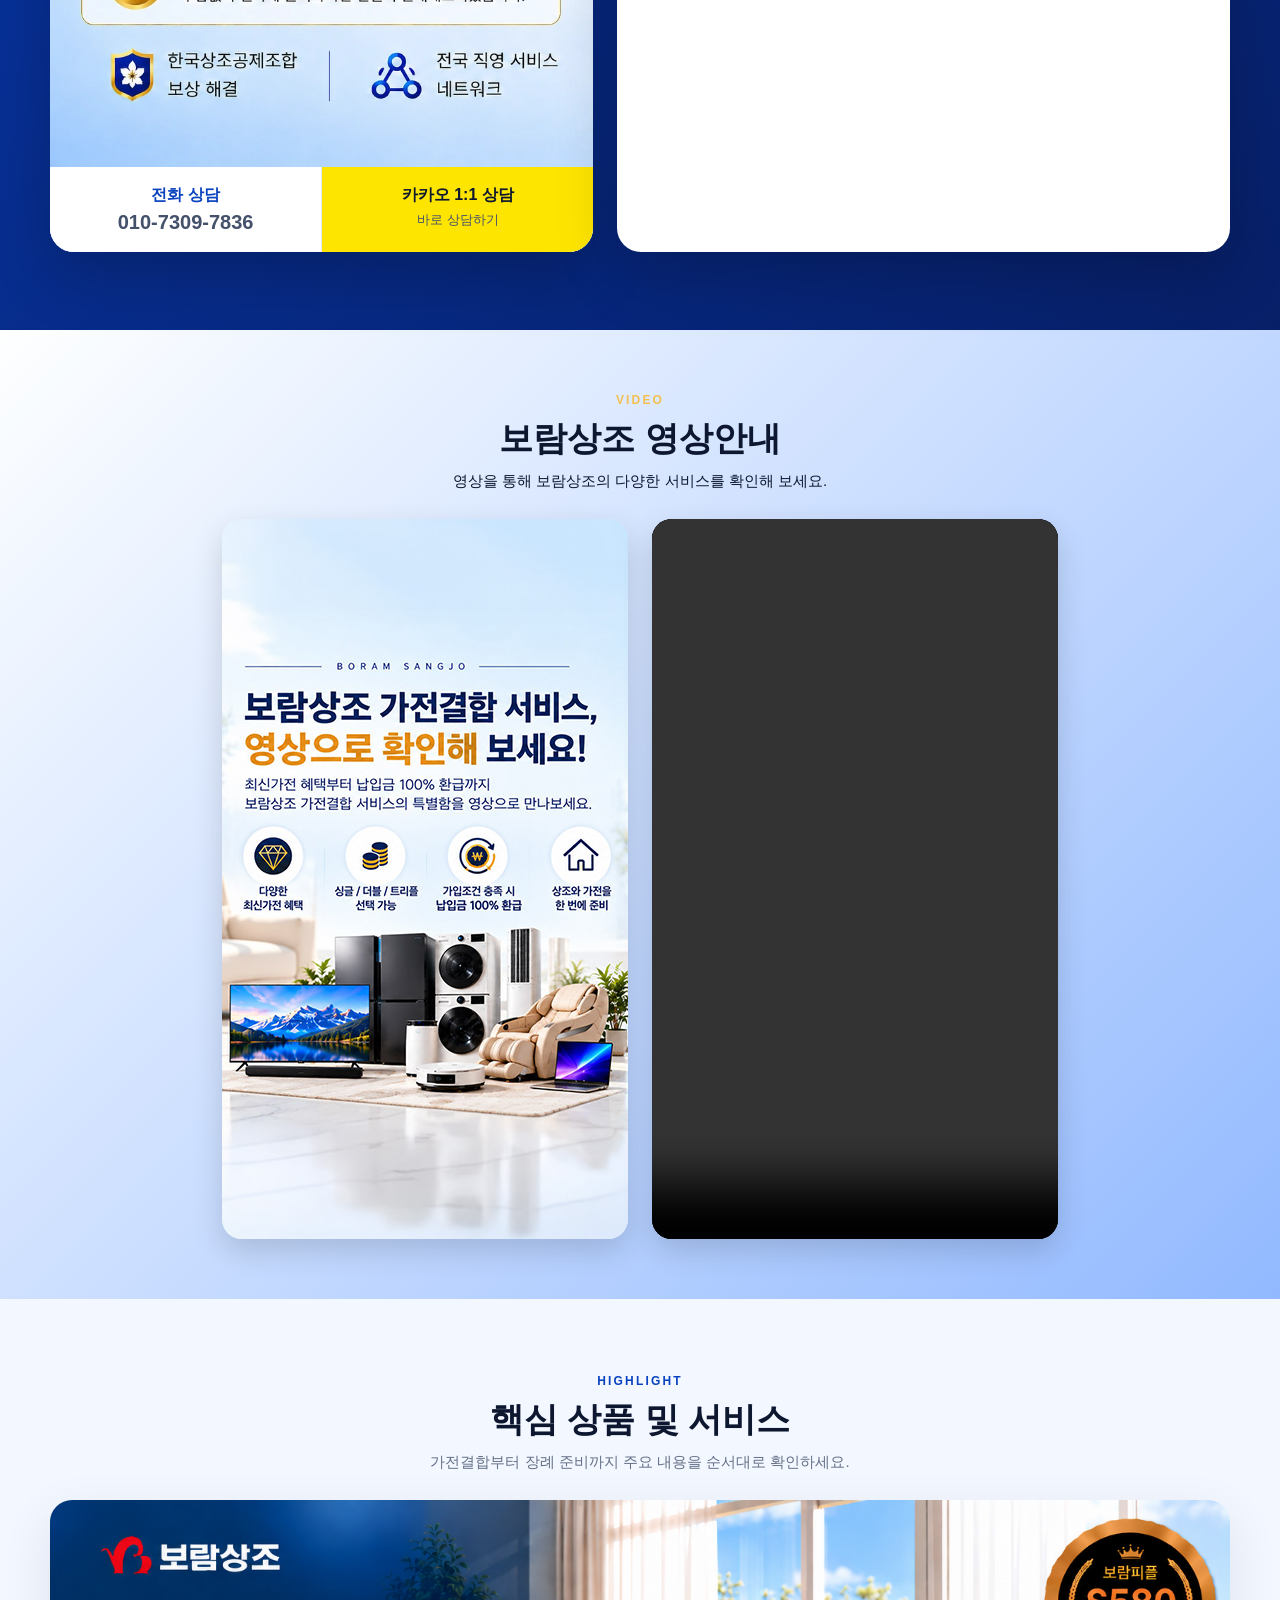
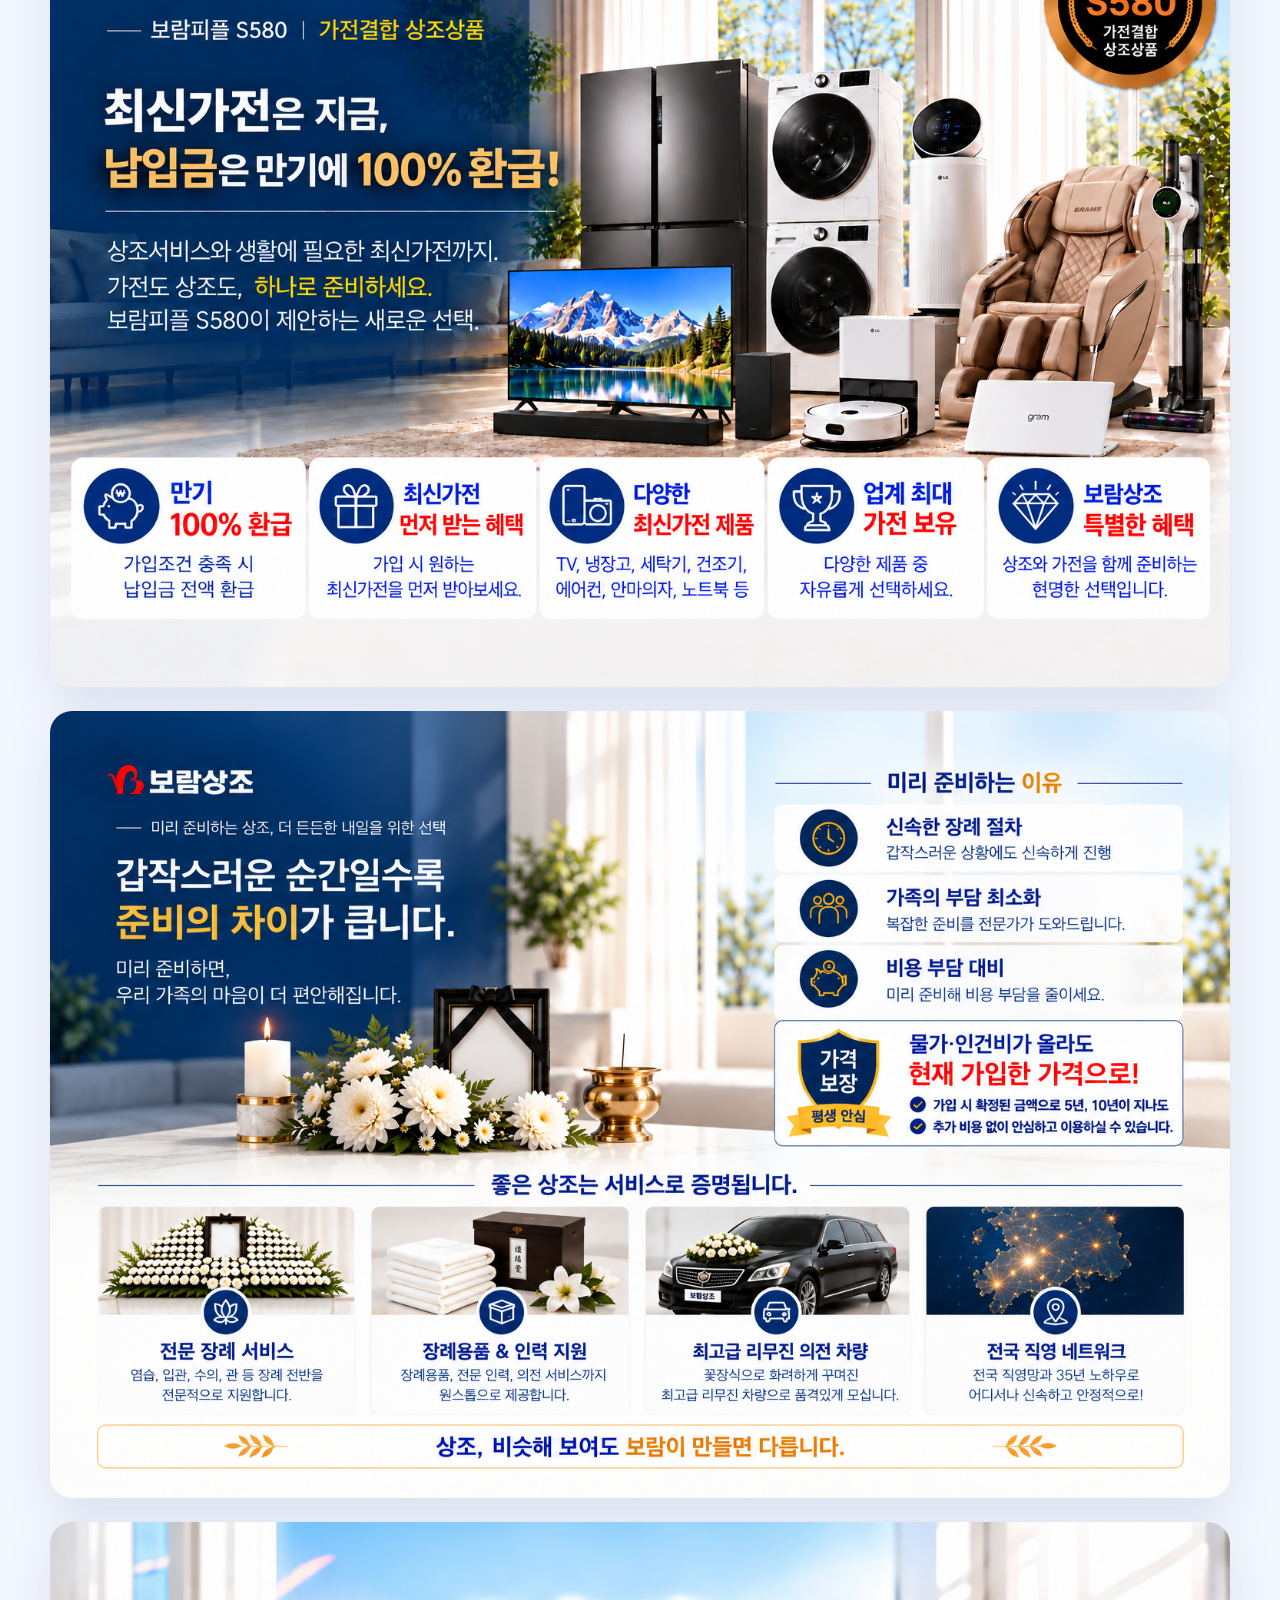
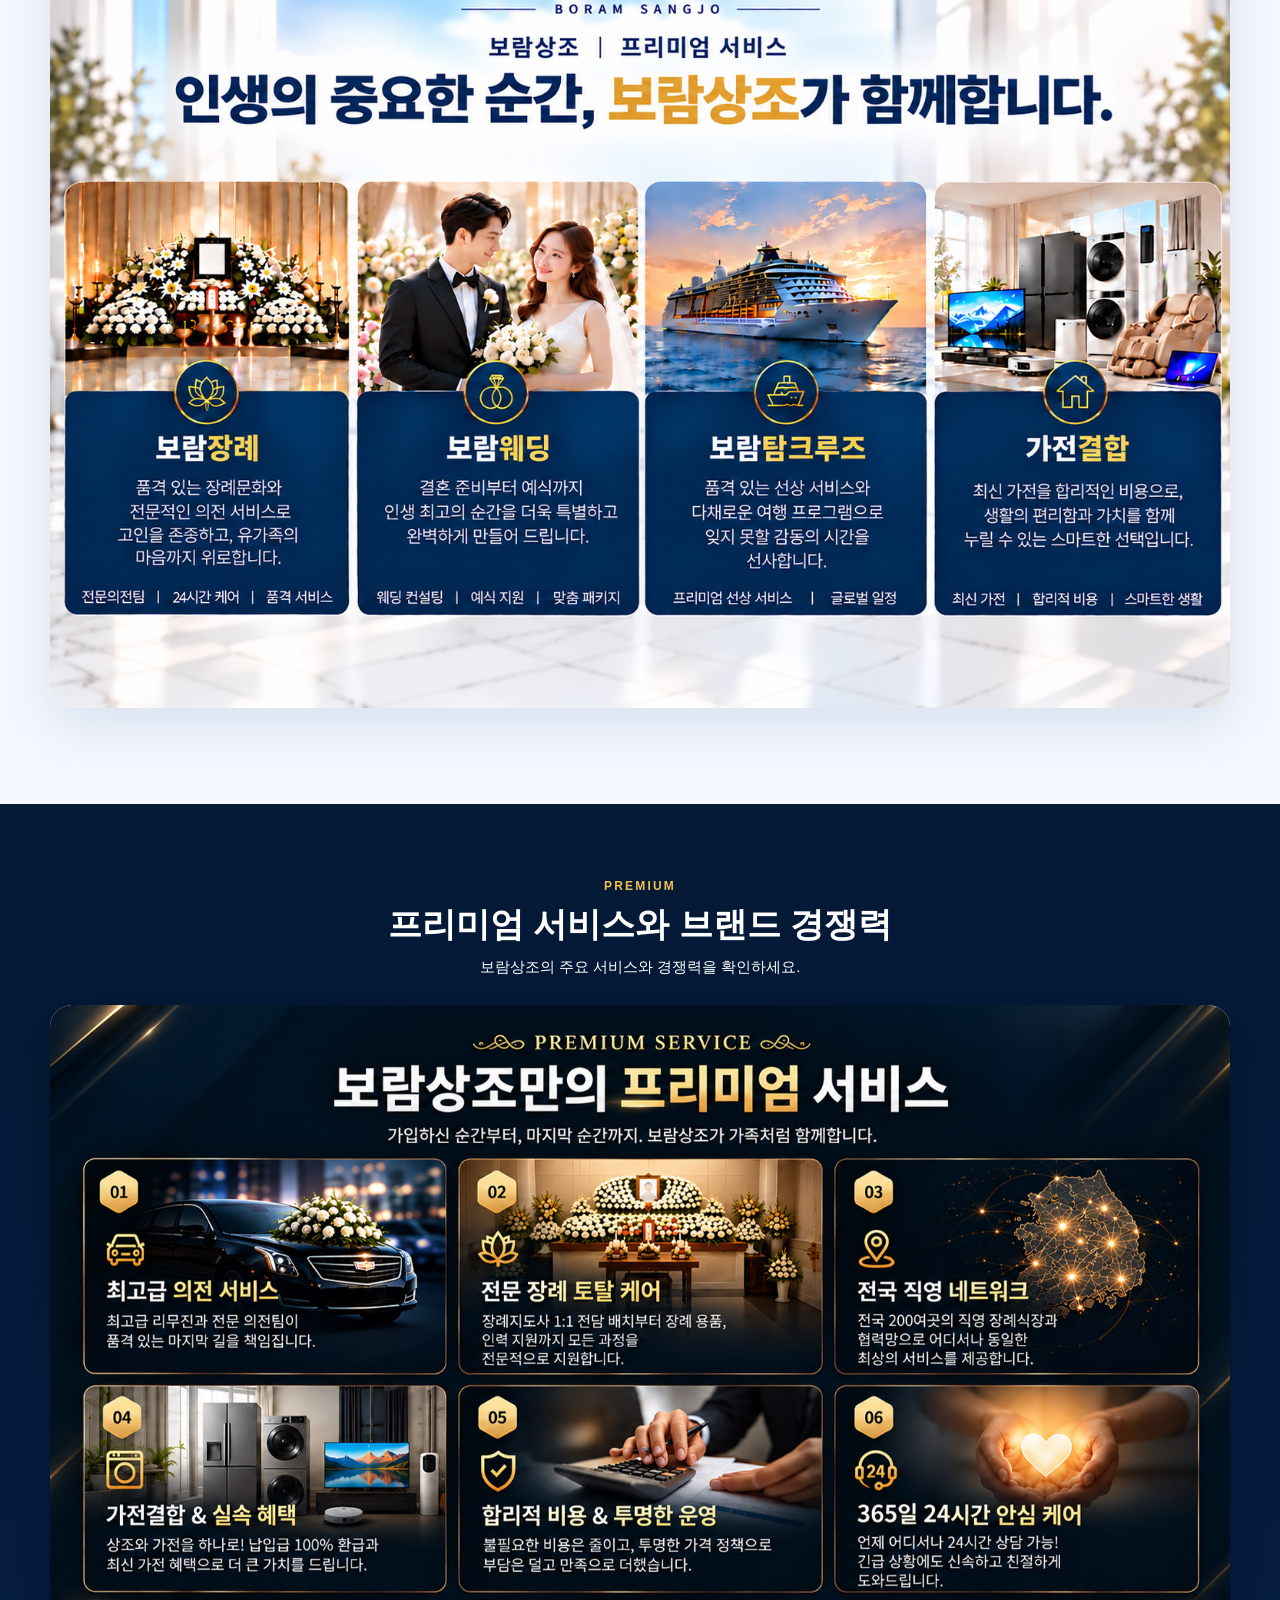
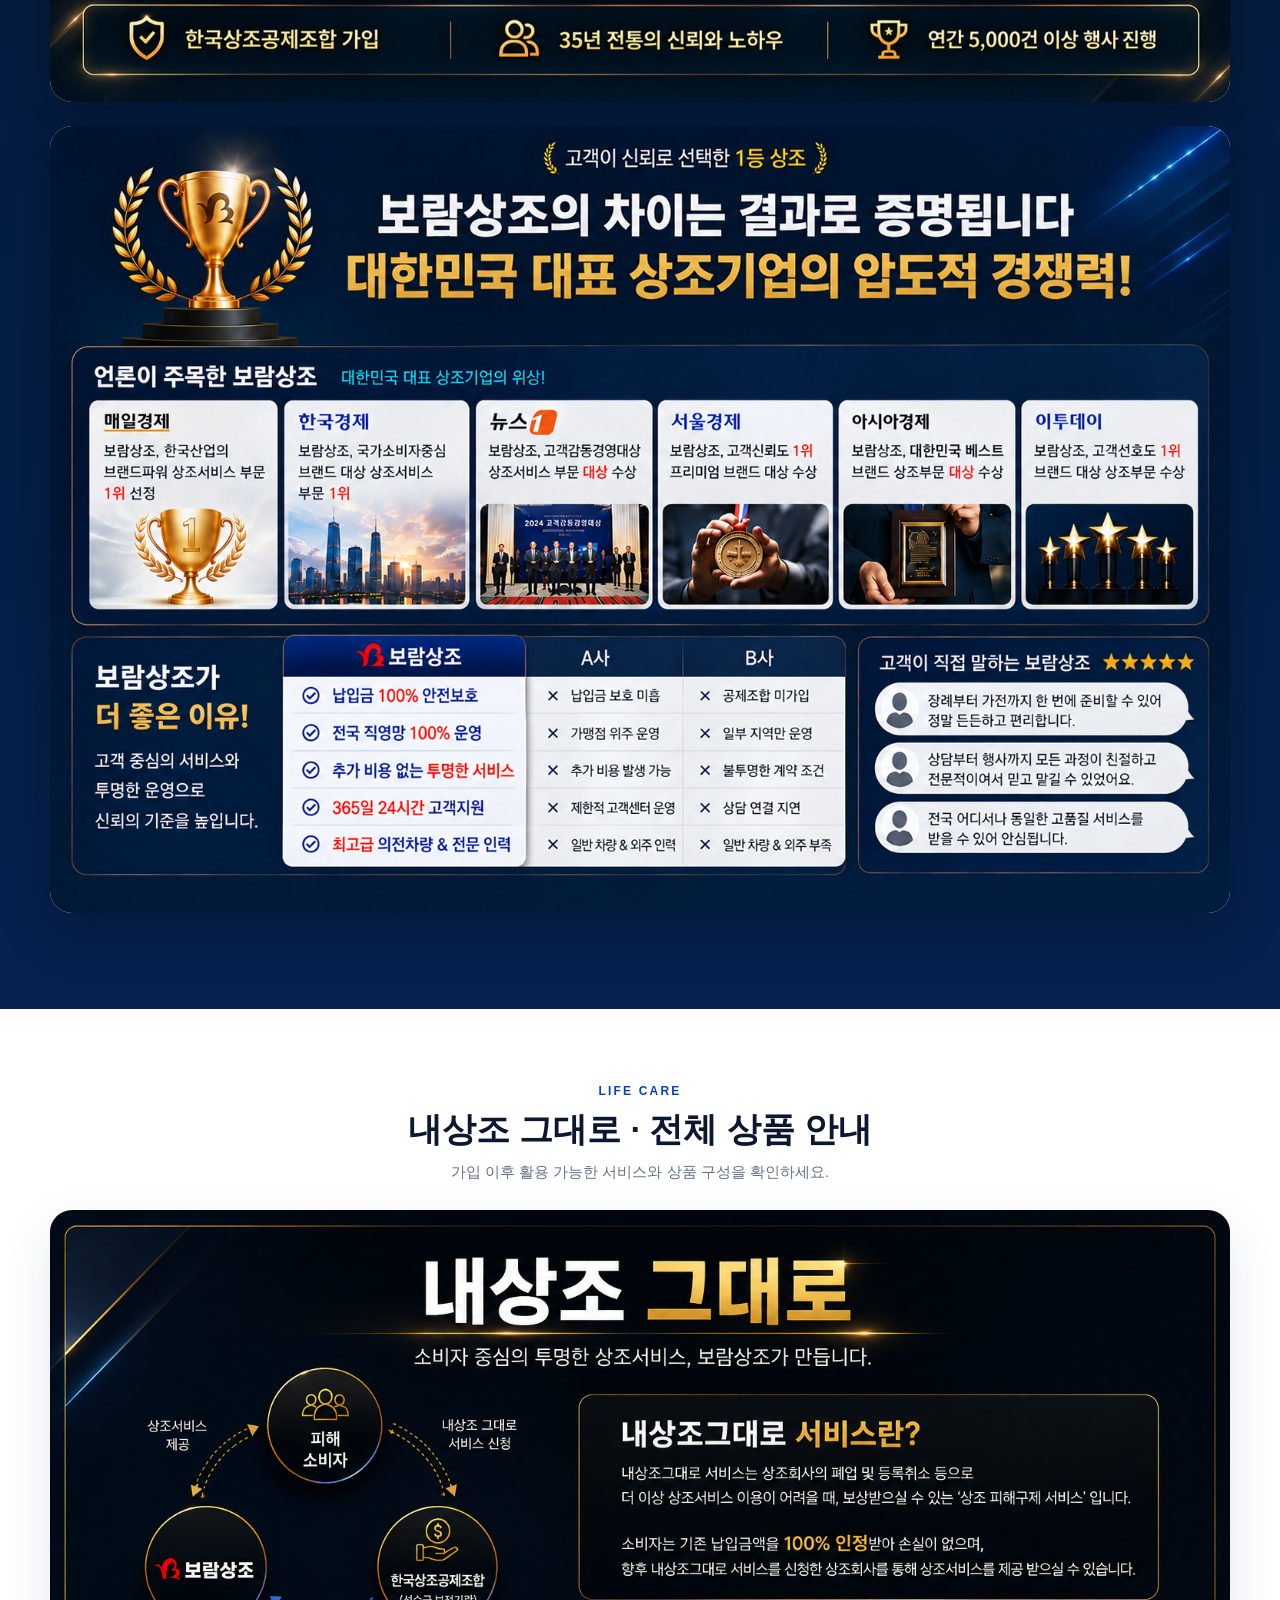
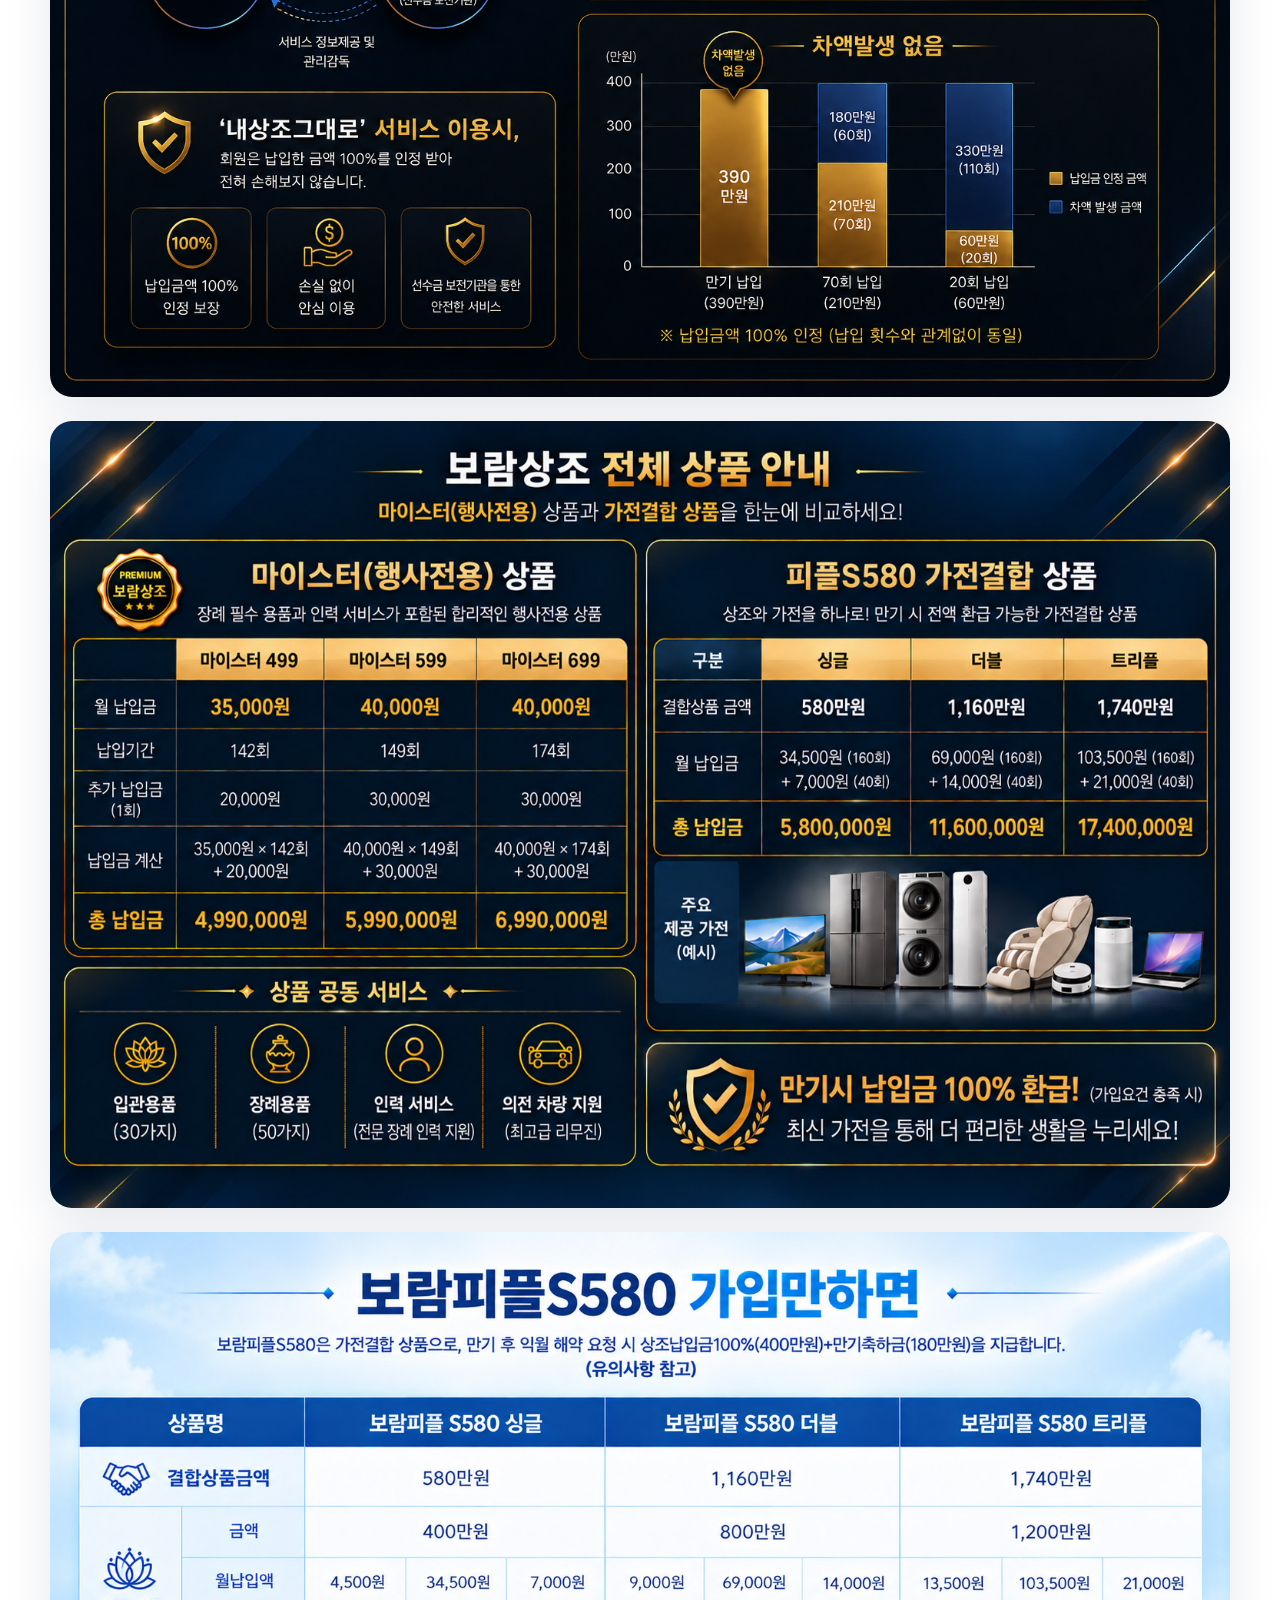
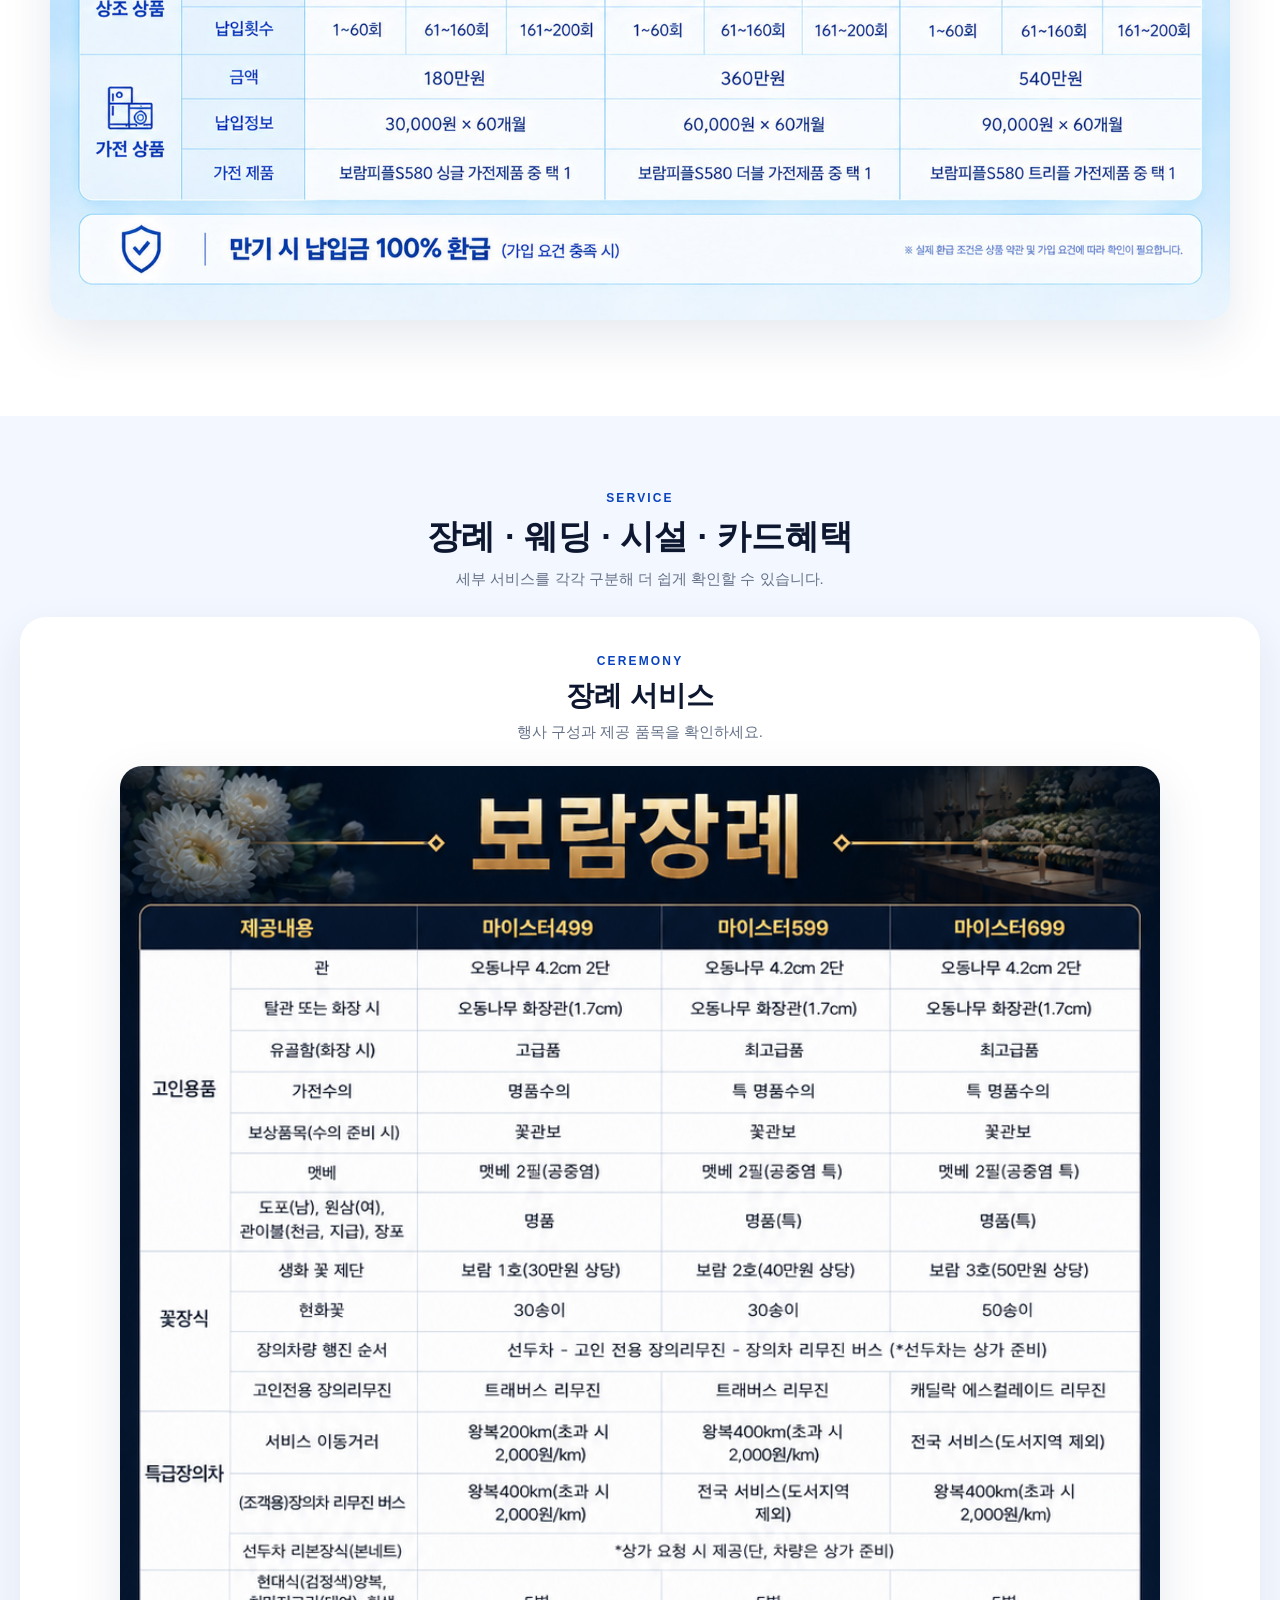
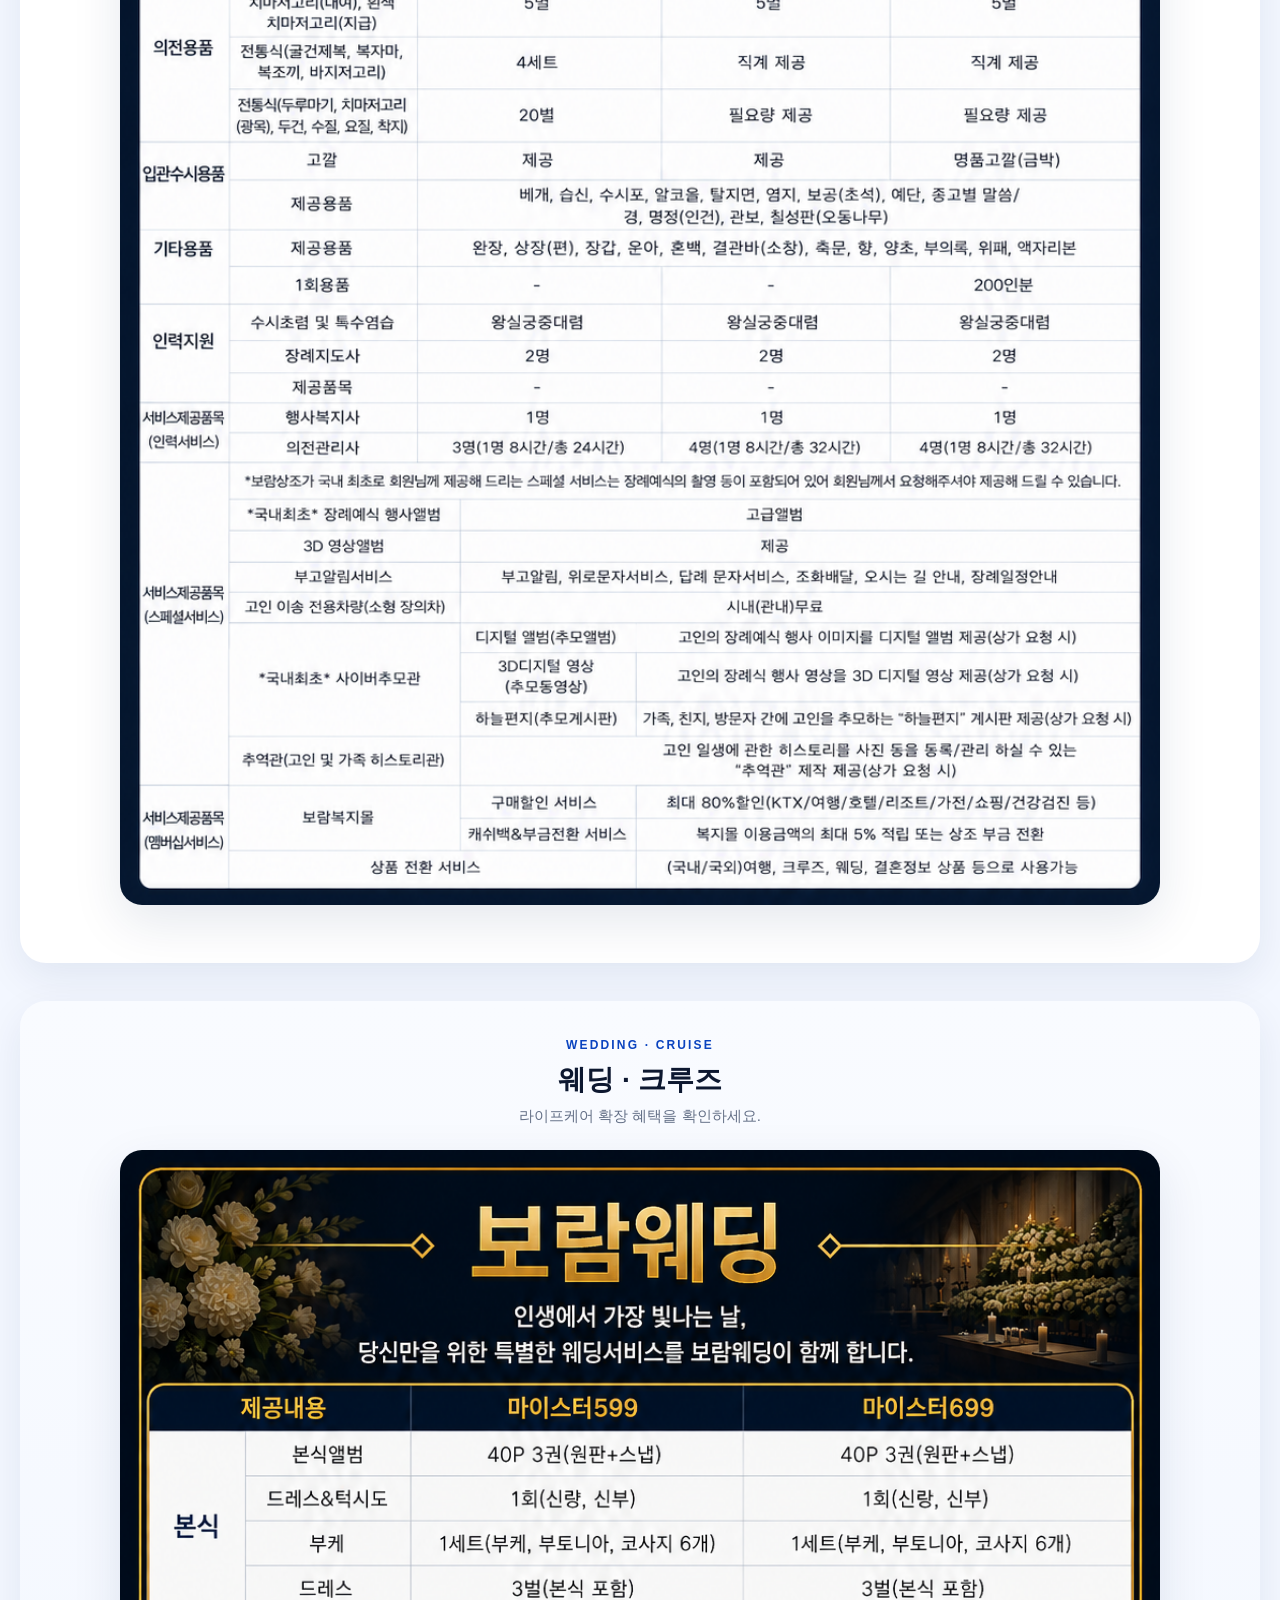
==== commit 144f4244: "Add files via upload" ====
--- a/index.html
+++ b/index.html
@@ -155,9 +155,9 @@
 			<source media="(max-width:768px)" srcset="boram1/images/m/products-main.webp">
 			<img src="boram1/images/pc/product-main.webp" alt="보람상조 상품안내" loading="lazy">
 		  </picture>
-		  <a class="product-main-hotspot" href="https://www.borampeople.co.kr/Funeral/Apply/DirStep/2" target="_blank" rel="noopener noreferrer" aria-label="마이스터499 전자청약 바로가기"></a>
-		  <a class="product-main-hotspot2" href="https://www.borampeople.co.kr/Funeral/Catalog/new/m599_series" target="_blank" rel="noopener noreferrer" aria-label="마이스터599 전자청약 바로가기"></a>
-		  <a class="product-main-hotspot3" href="https://www.borampeople.co.kr/Funeral/Catalog/new/m599_series" target="_blank" rel="noopener noreferrer" aria-label="마이스터699 전자청약 바로가기"></a>
+		  <a class="product-main-hotspot" href="https://www.borampeople.co.kr/Funeral/Apply/DirStep/2?prdno=M499&sabun=1752500730" target="_blank" rel="noopener noreferrer" aria-label="마이스터499 전자청약 바로가기"></a>
+		  <a class="product-main-hotspot2" href="https://www.borampeople.co.kr/Funeral/Catalog/new/m599_series?sabun=1752500730" target="_blank" rel="noopener noreferrer" aria-label="마이스터599 전자청약 바로가기"></a>
+		  <a class="product-main-hotspot3" href="https://www.borampeople.co.kr/Funeral/Catalog/new/m599_series?sabun=1752500730" target="_blank" rel="noopener noreferrer" aria-label="마이스터699 전자청약 바로가기"></a>
 	  </div>
       <div class="image-frame">
 		  <picture>
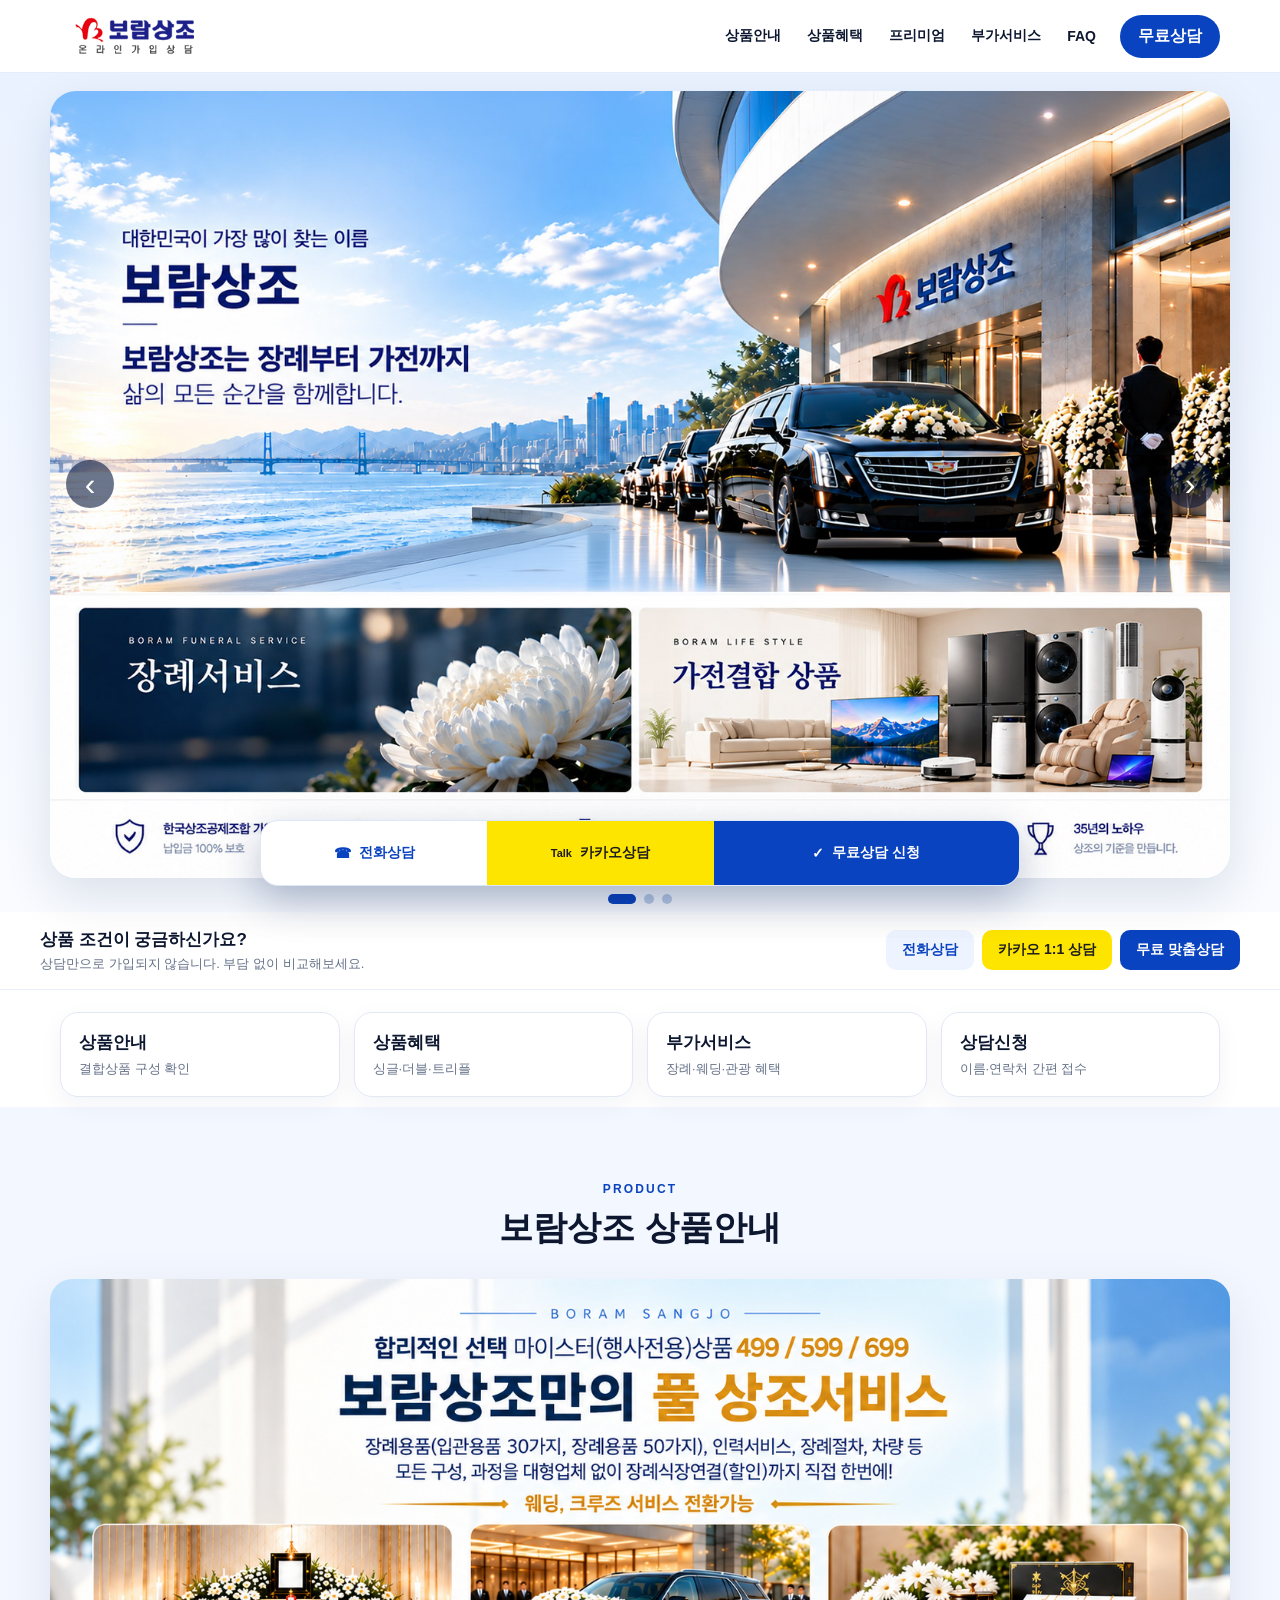
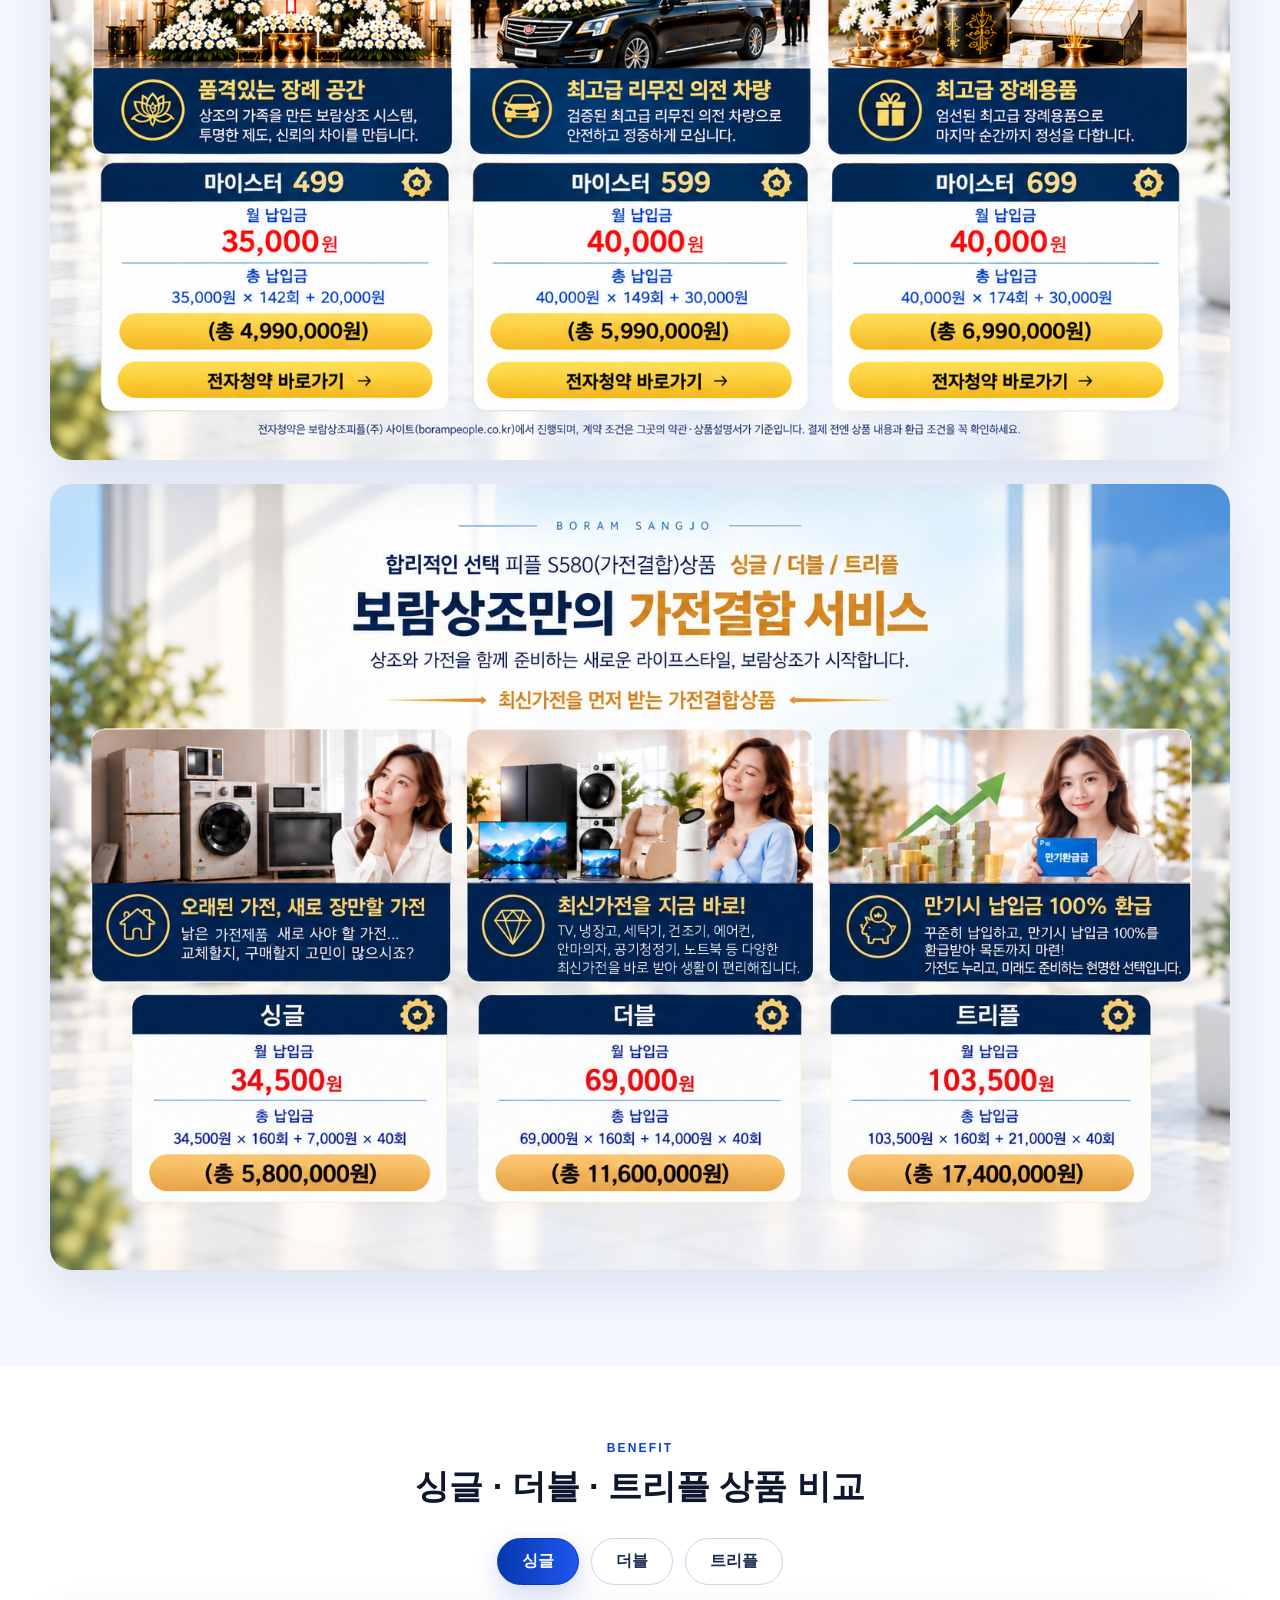
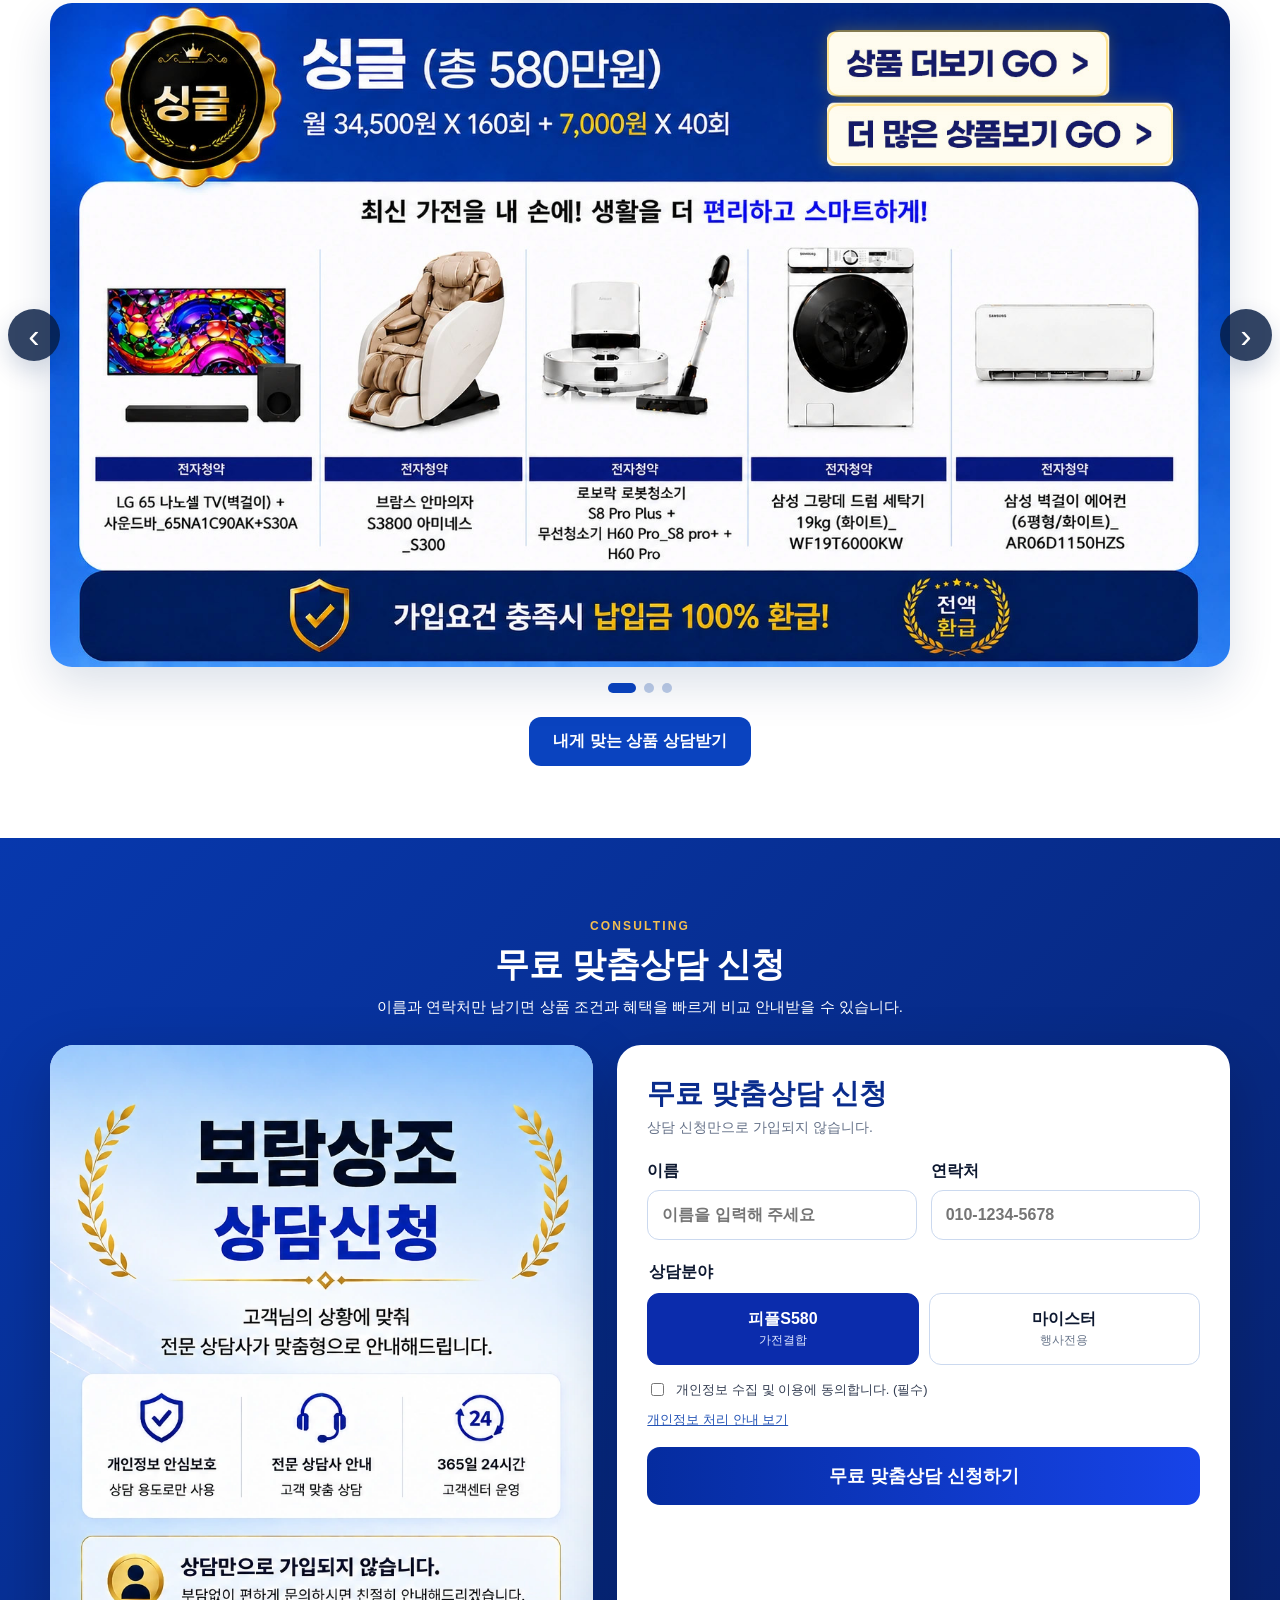
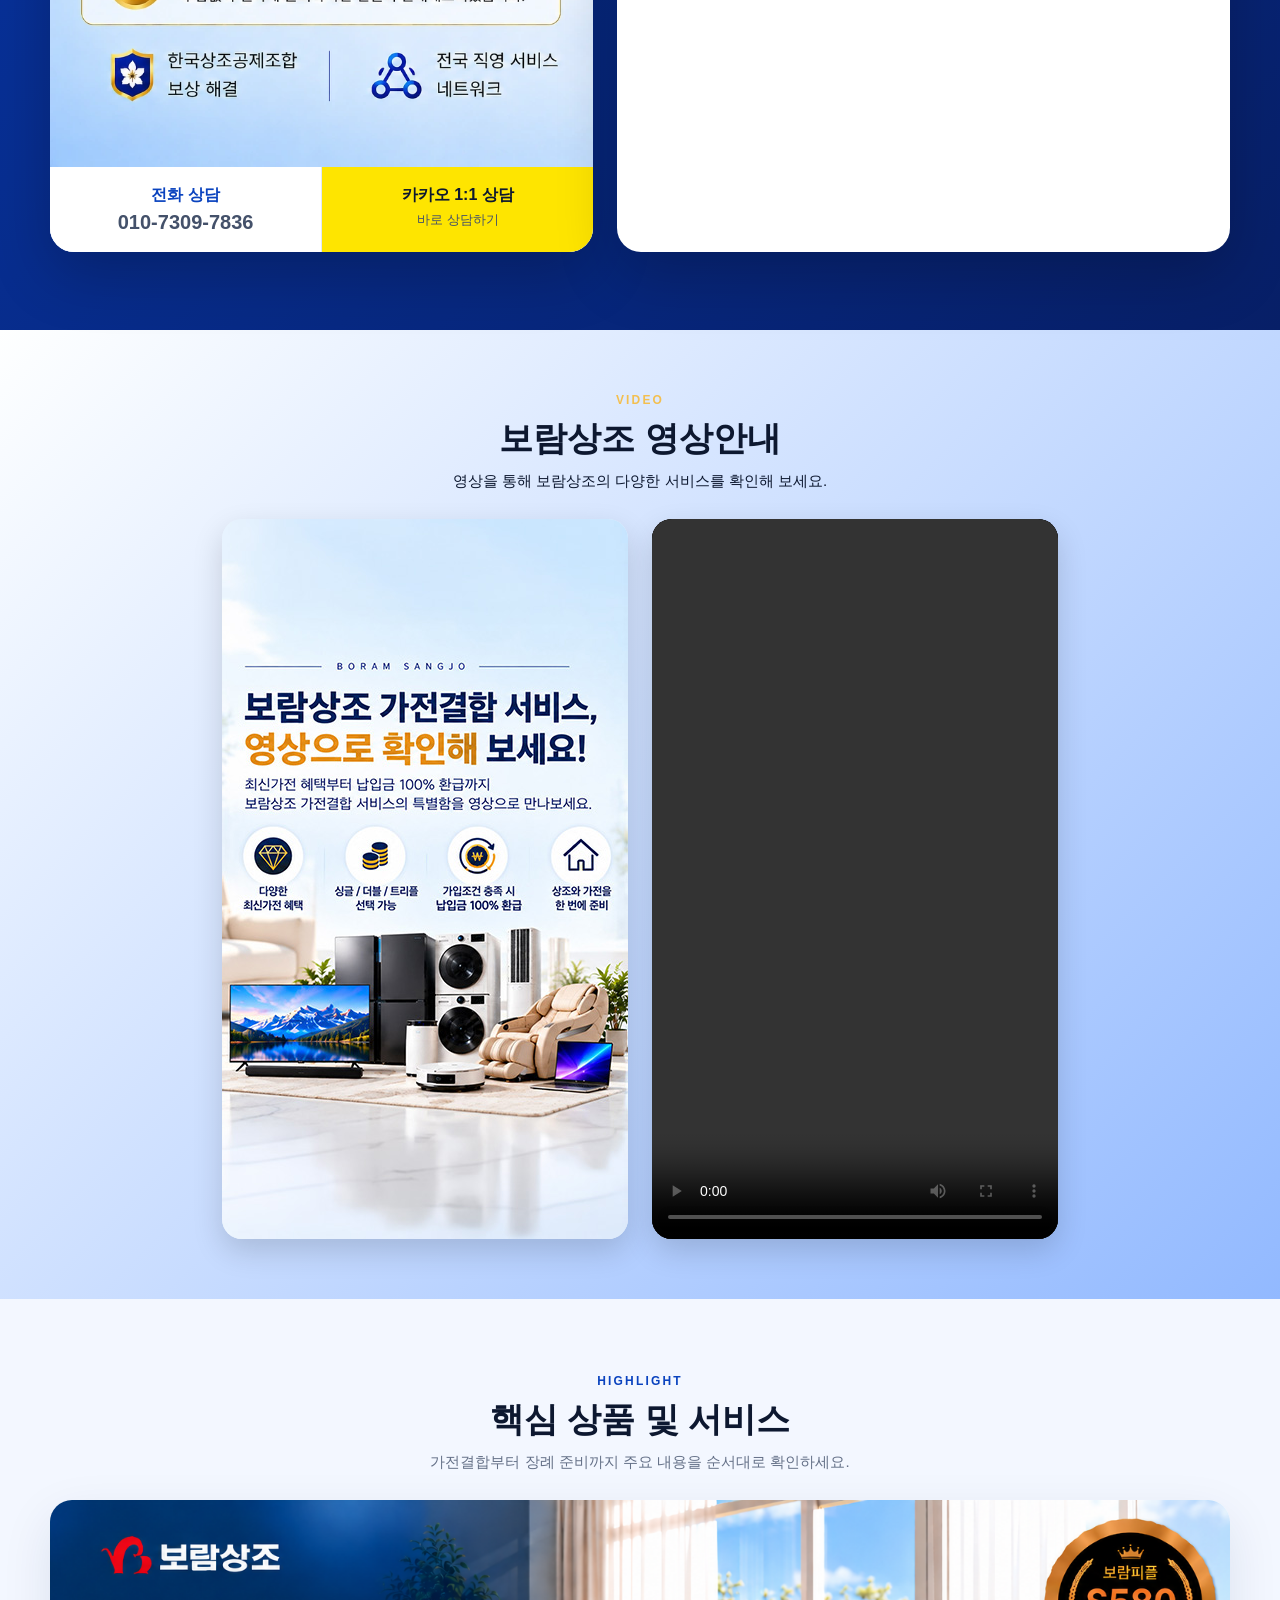
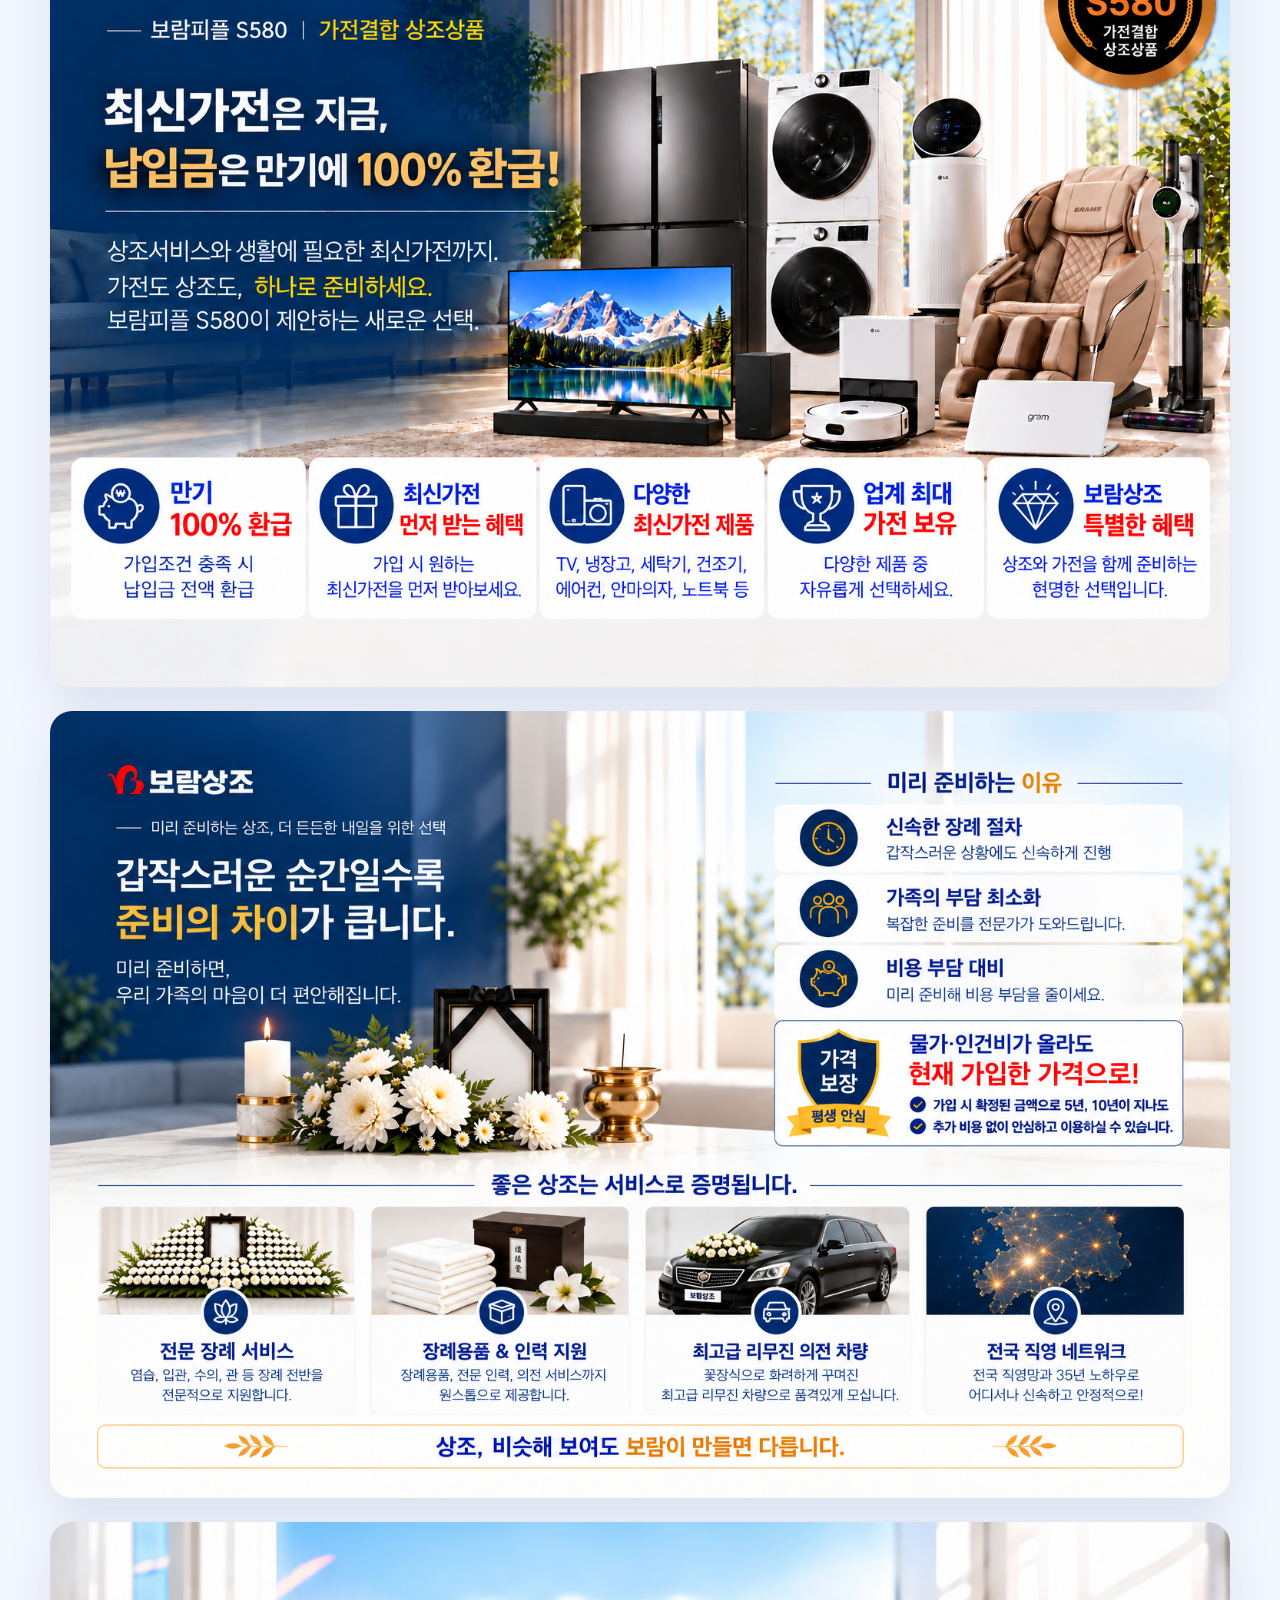
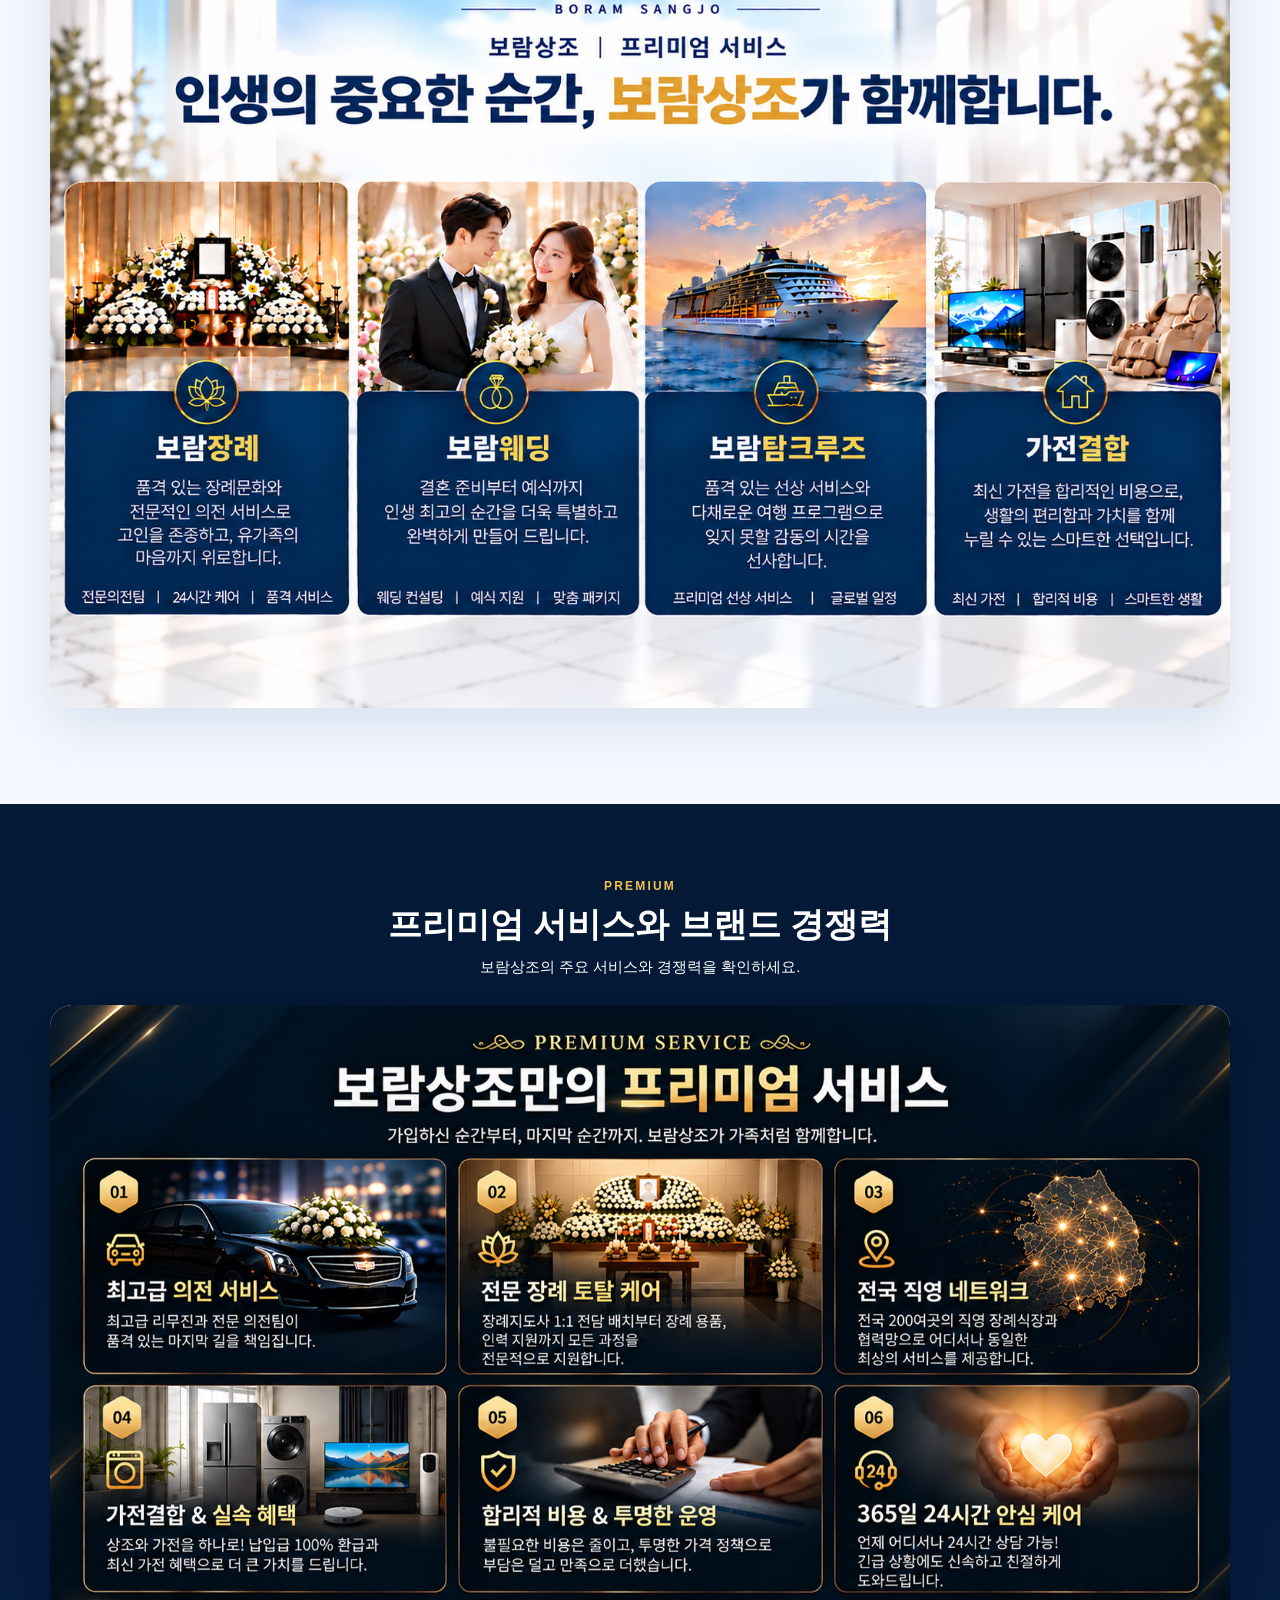
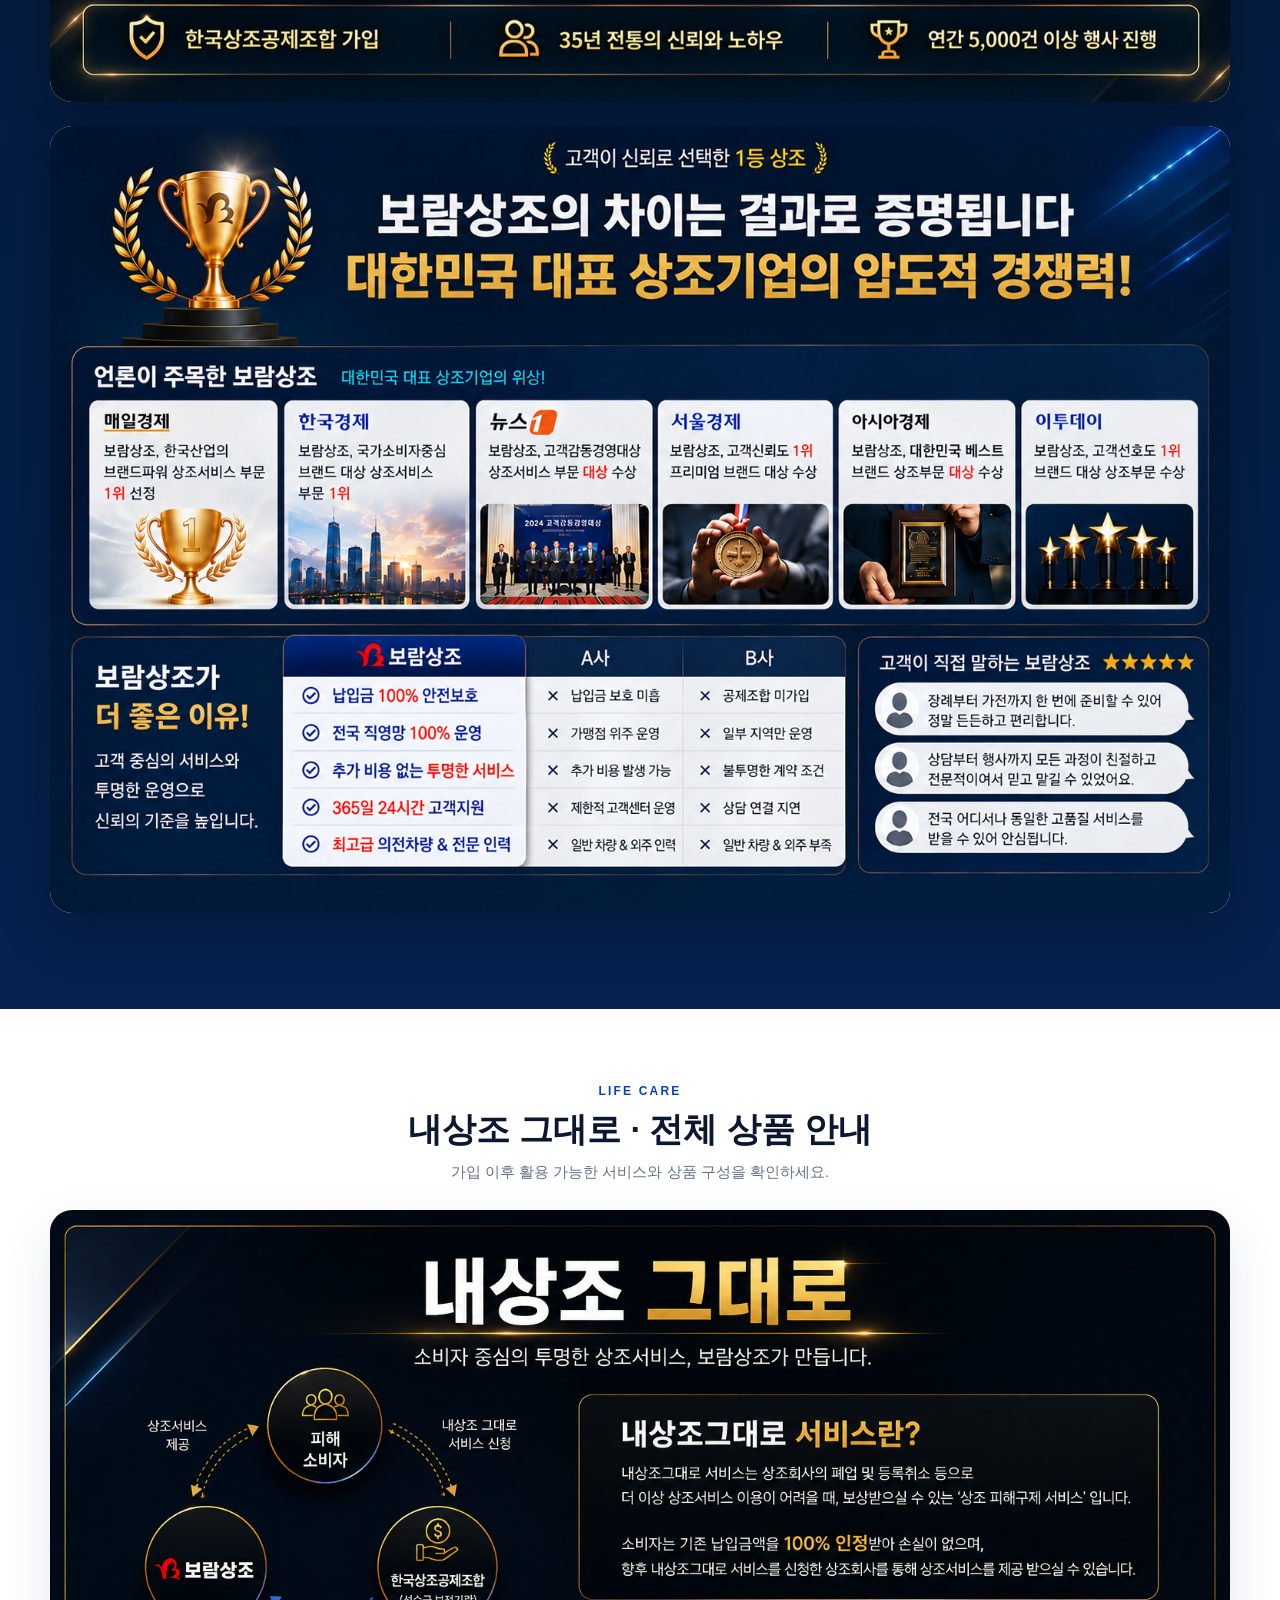
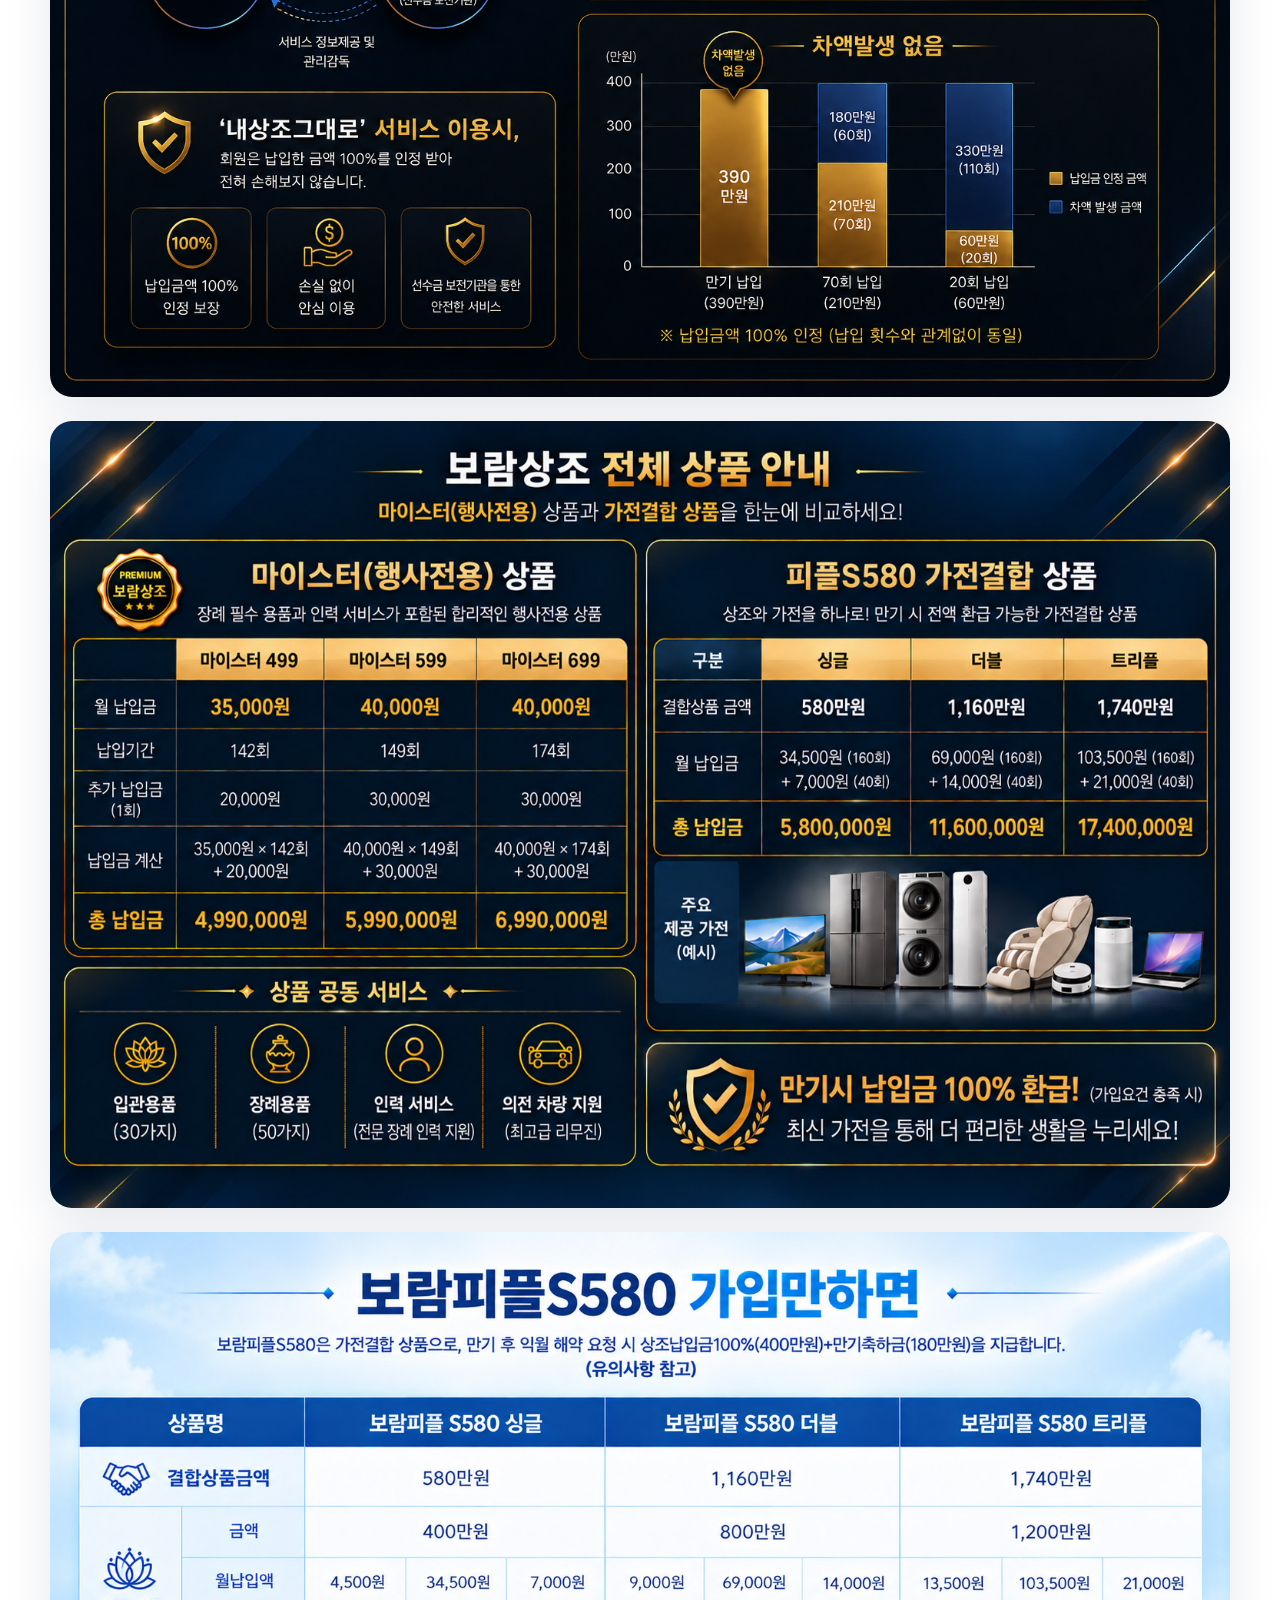
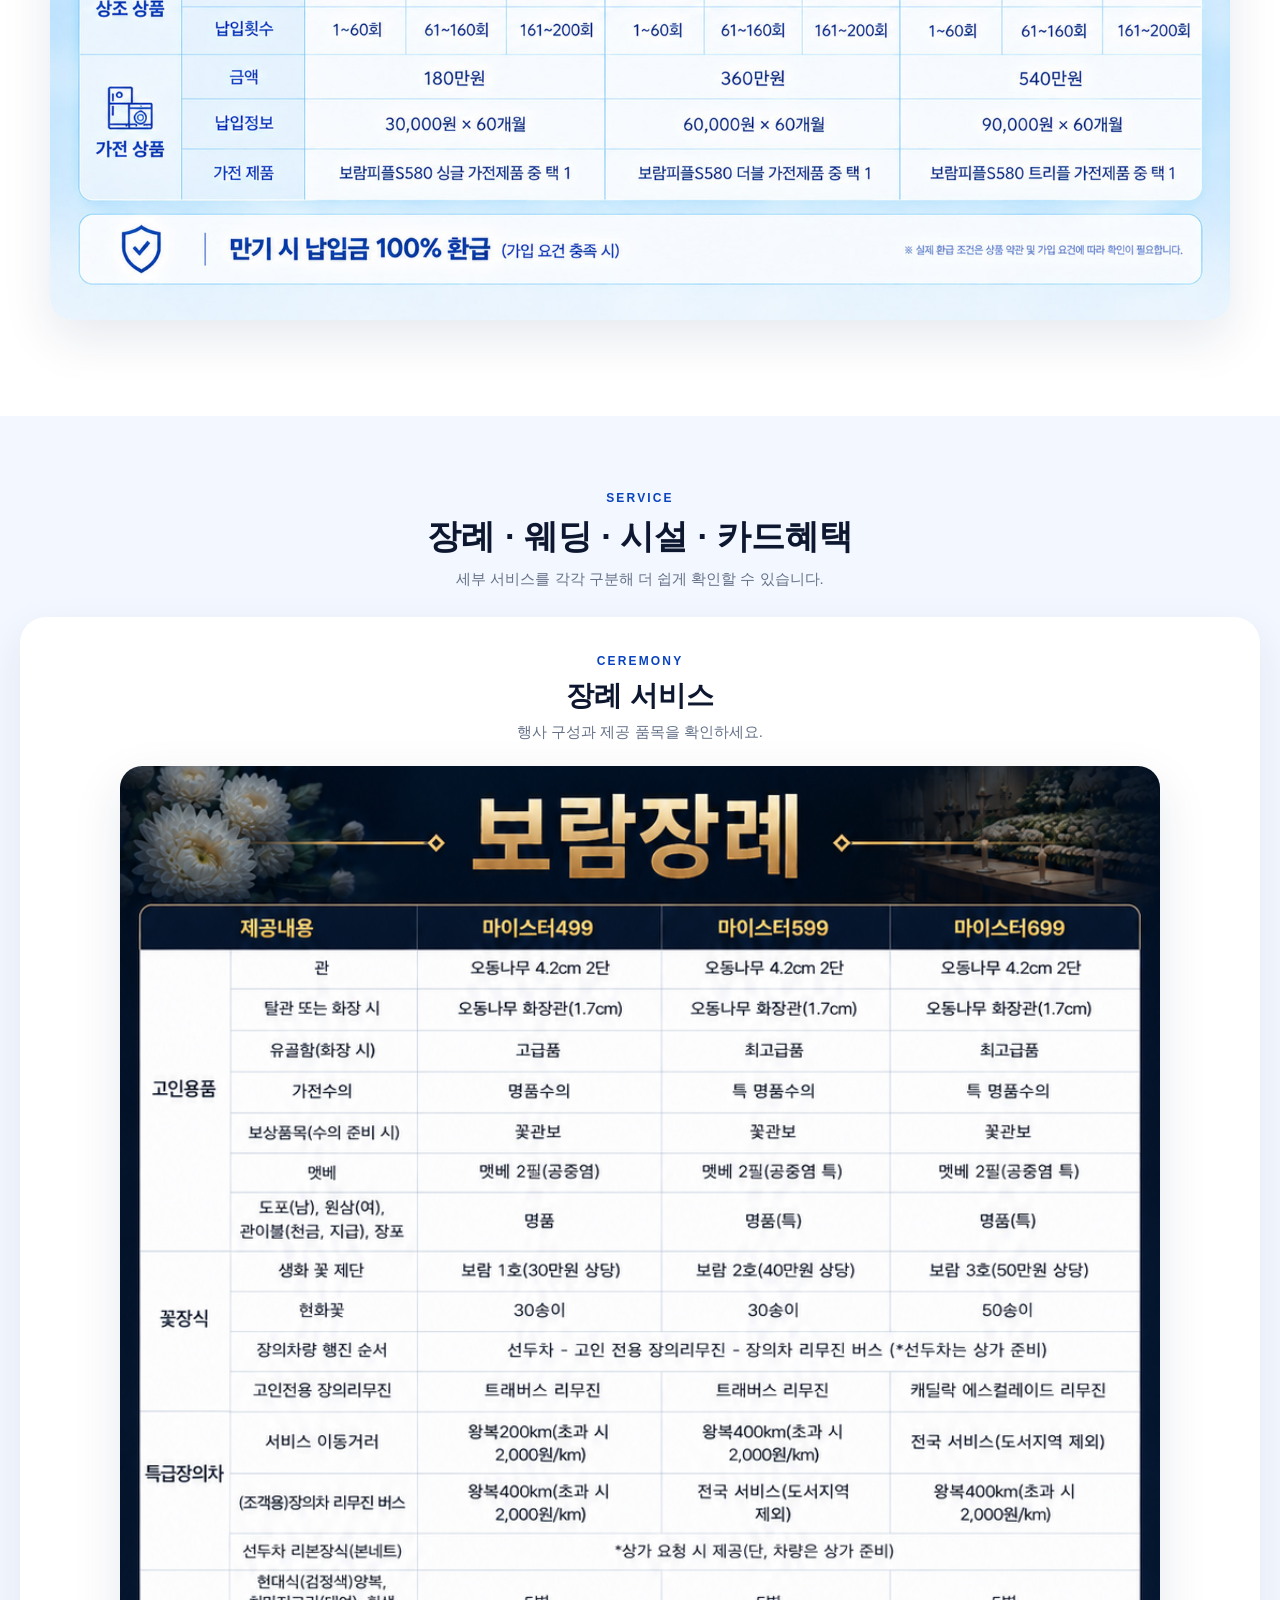
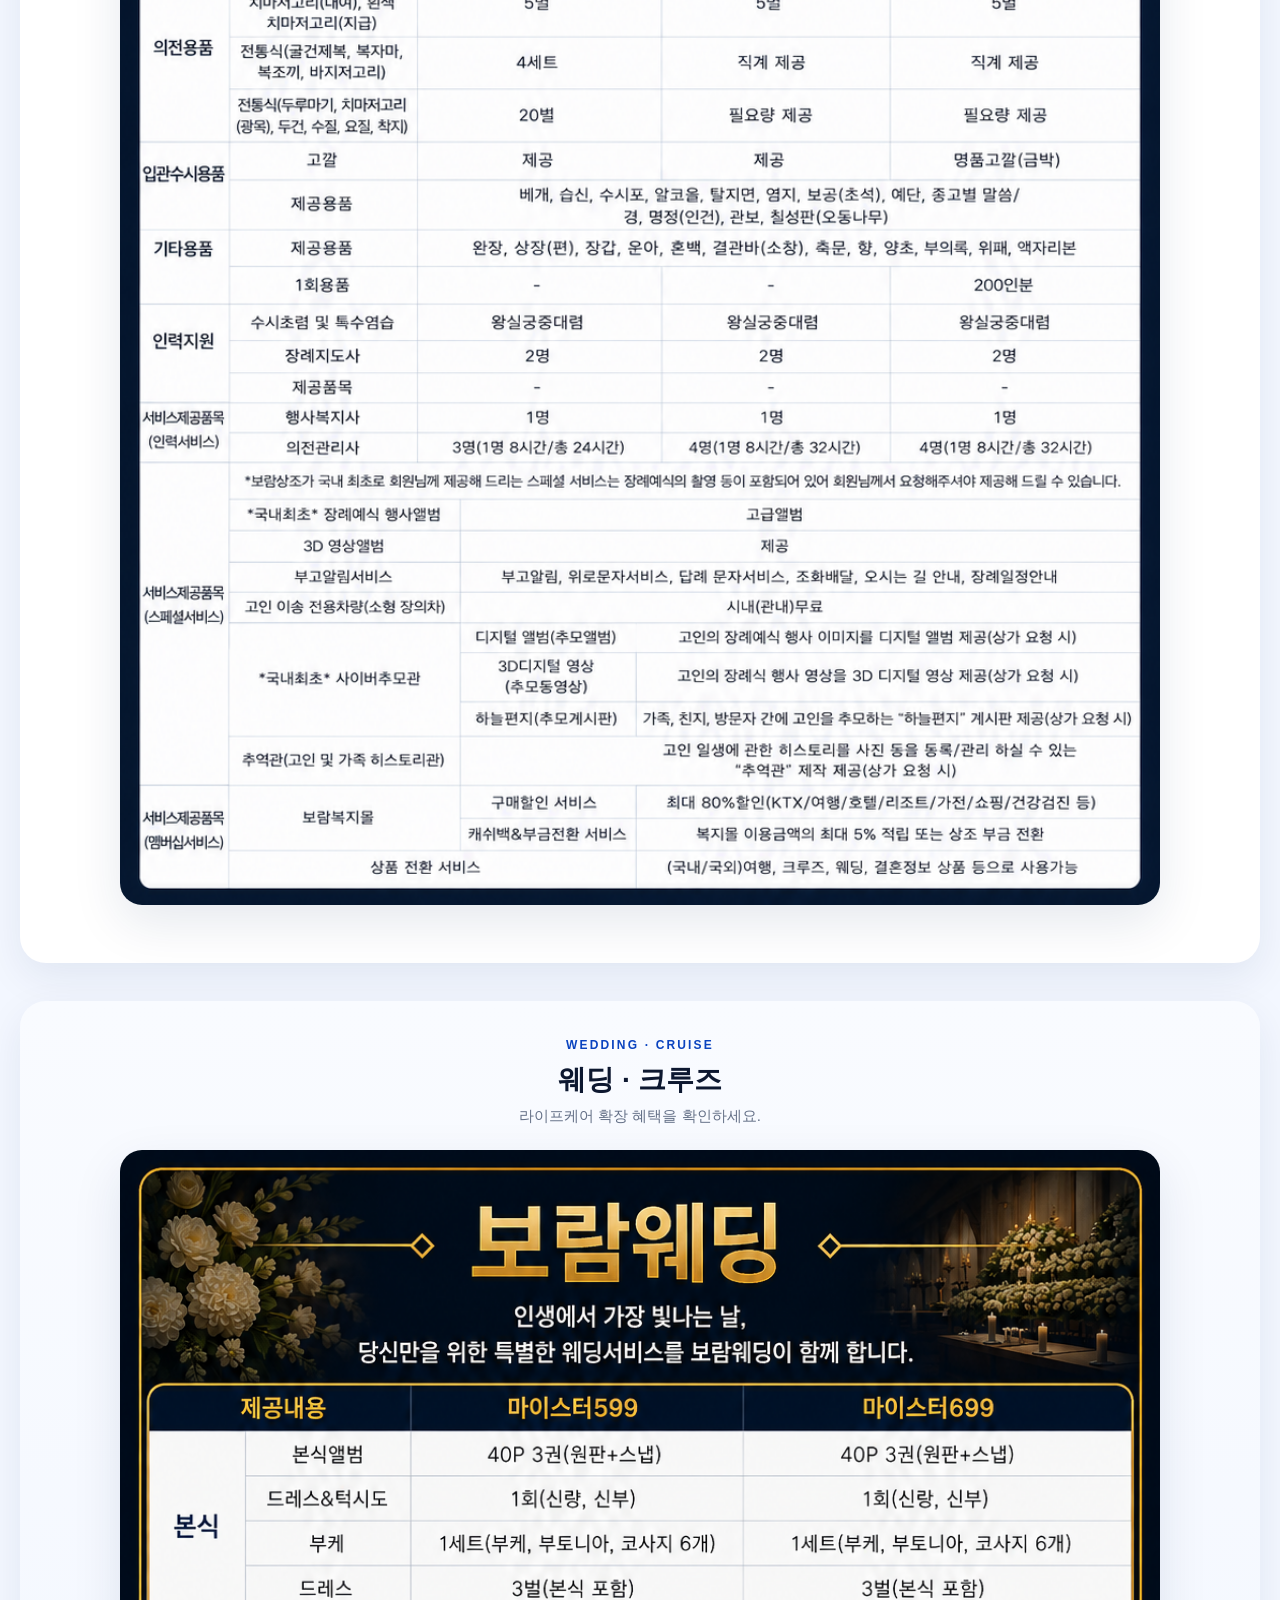
==== commit ce04441b: "Add files via upload" ====
--- a/index.html
+++ b/index.html
@@ -121,7 +121,7 @@
         <div class="contact-strip-actions">
           <a class="btn phone" href="tel:01073097836">전화상담</a>
           <a class="btn kakao" href="https://open.kakao.com/o/samNPdmi" target="_blank" rel="noopener noreferrer">카카오 1:1 상담</a>
-          <a class="btn primary" href=".">무료 맞춤상담</a>
+          <a class="btn primary" href="#consult">무료 맞춤상담</a>
         </div>
       </div>
     </section>
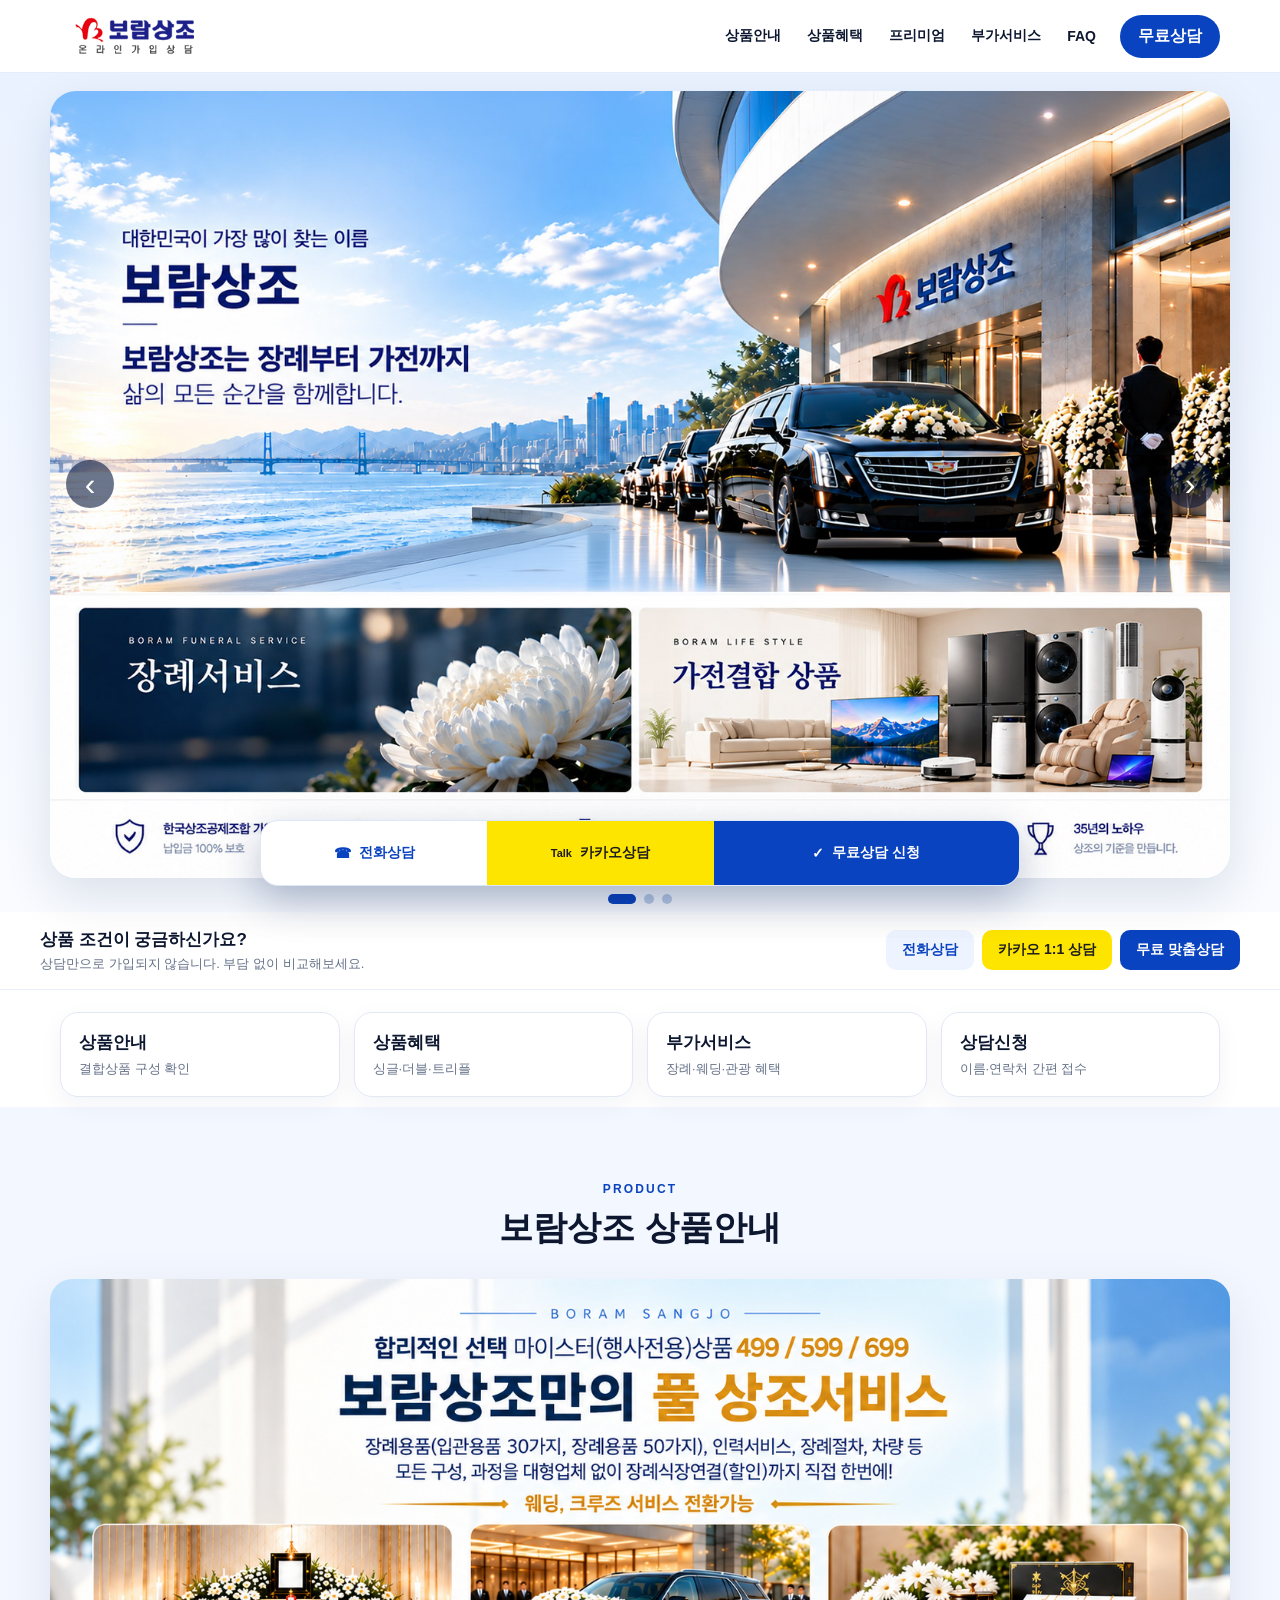
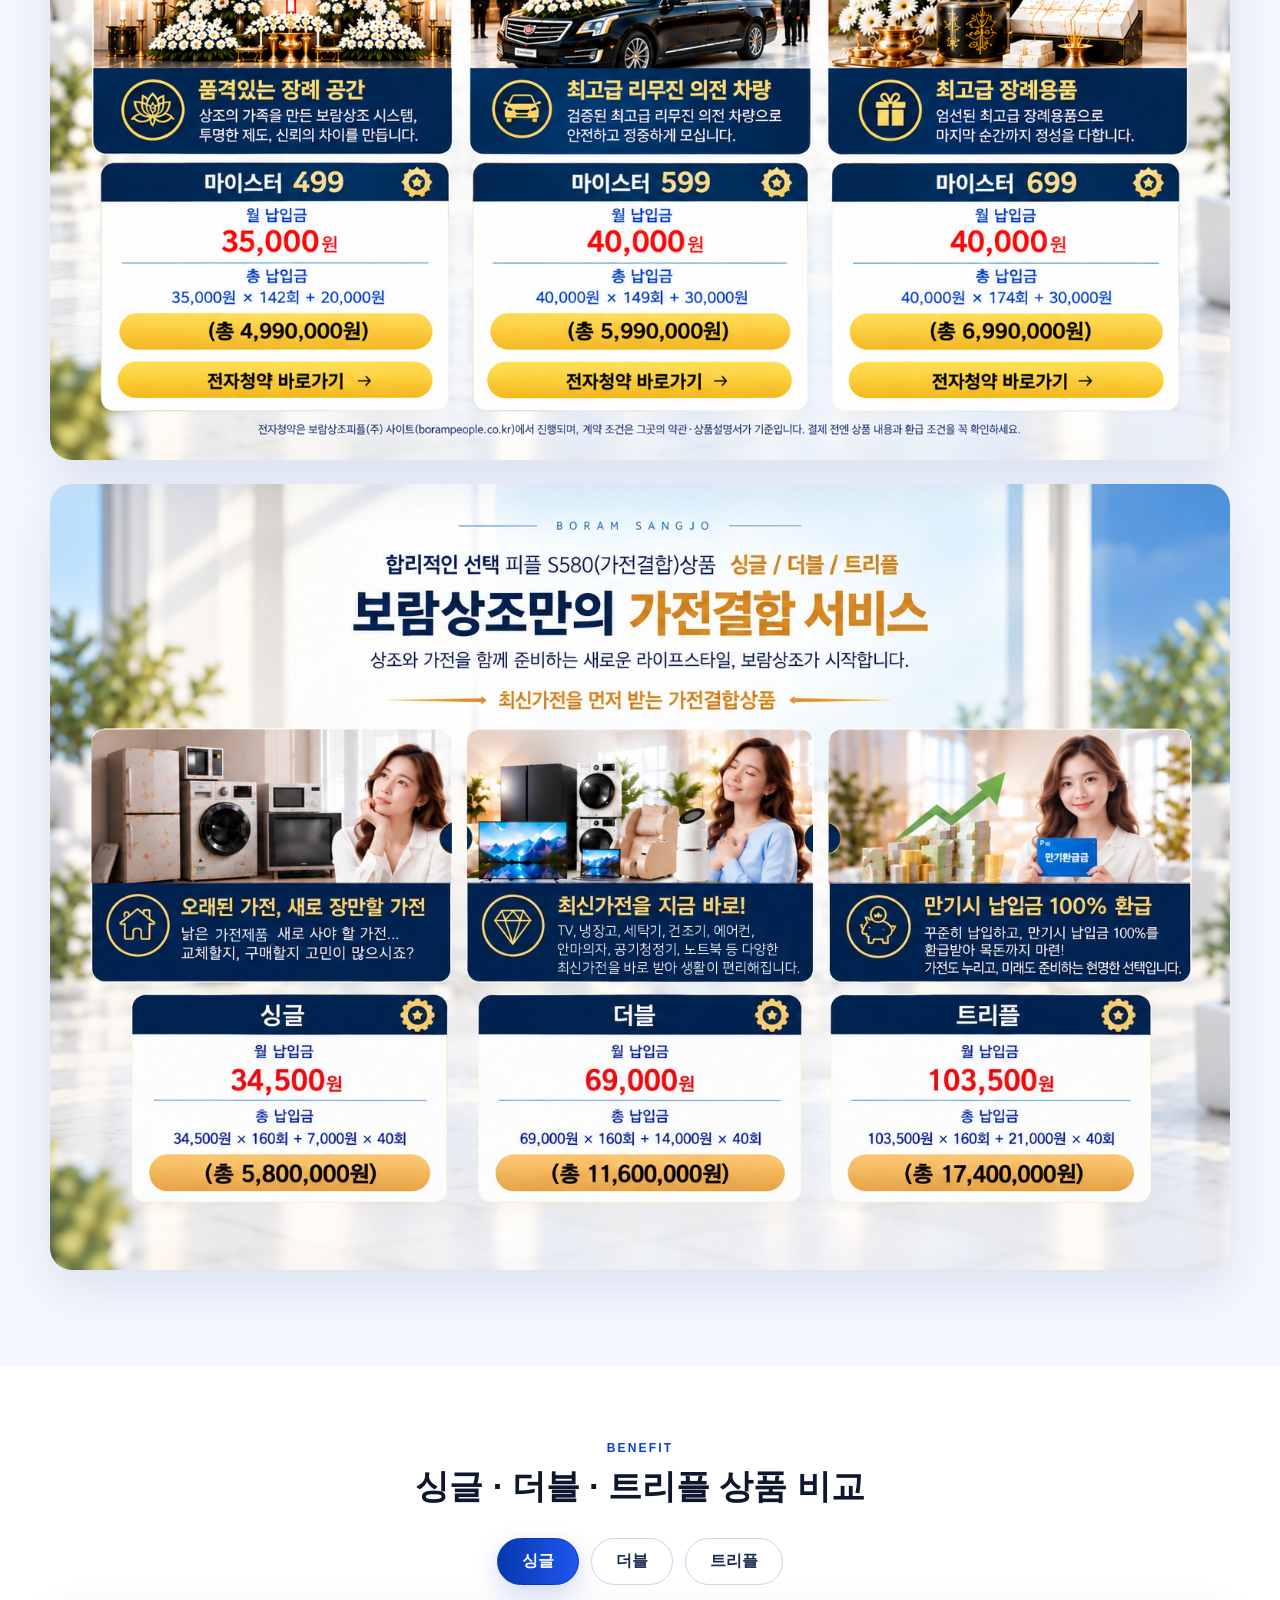
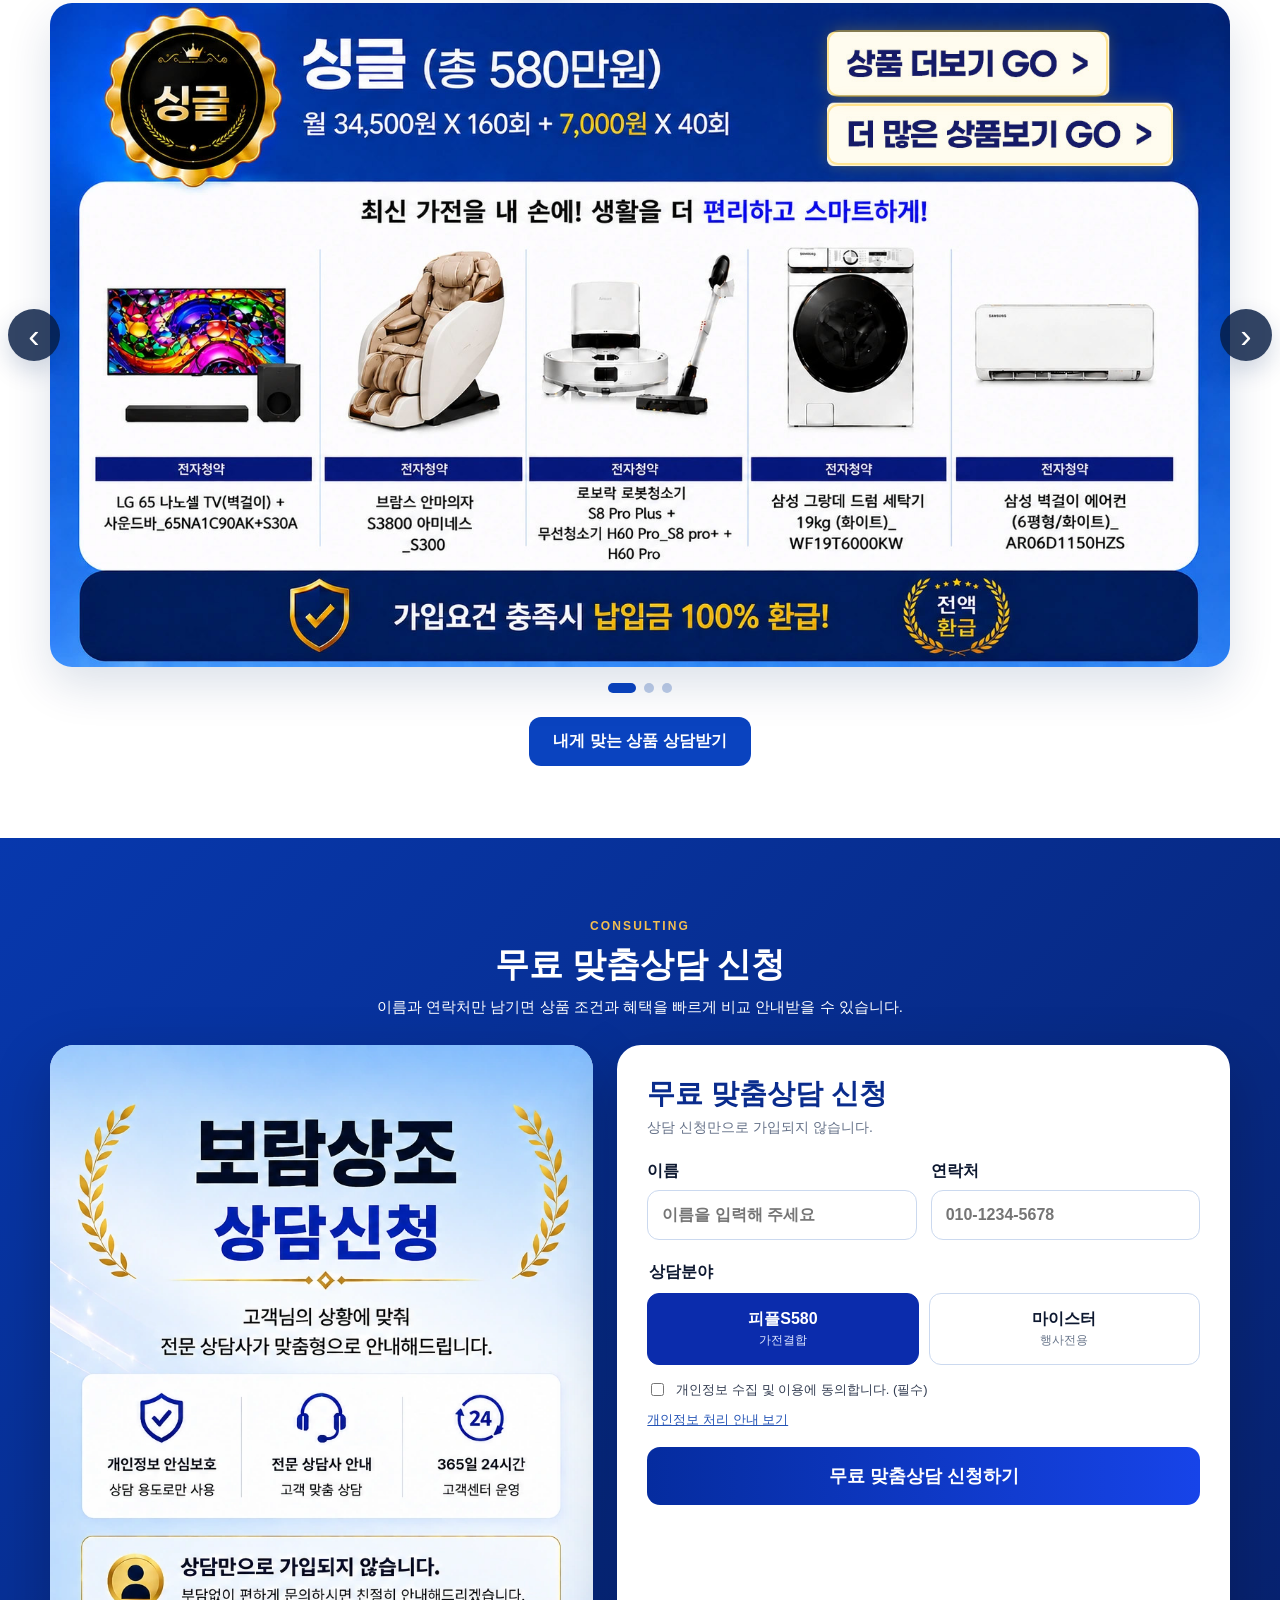
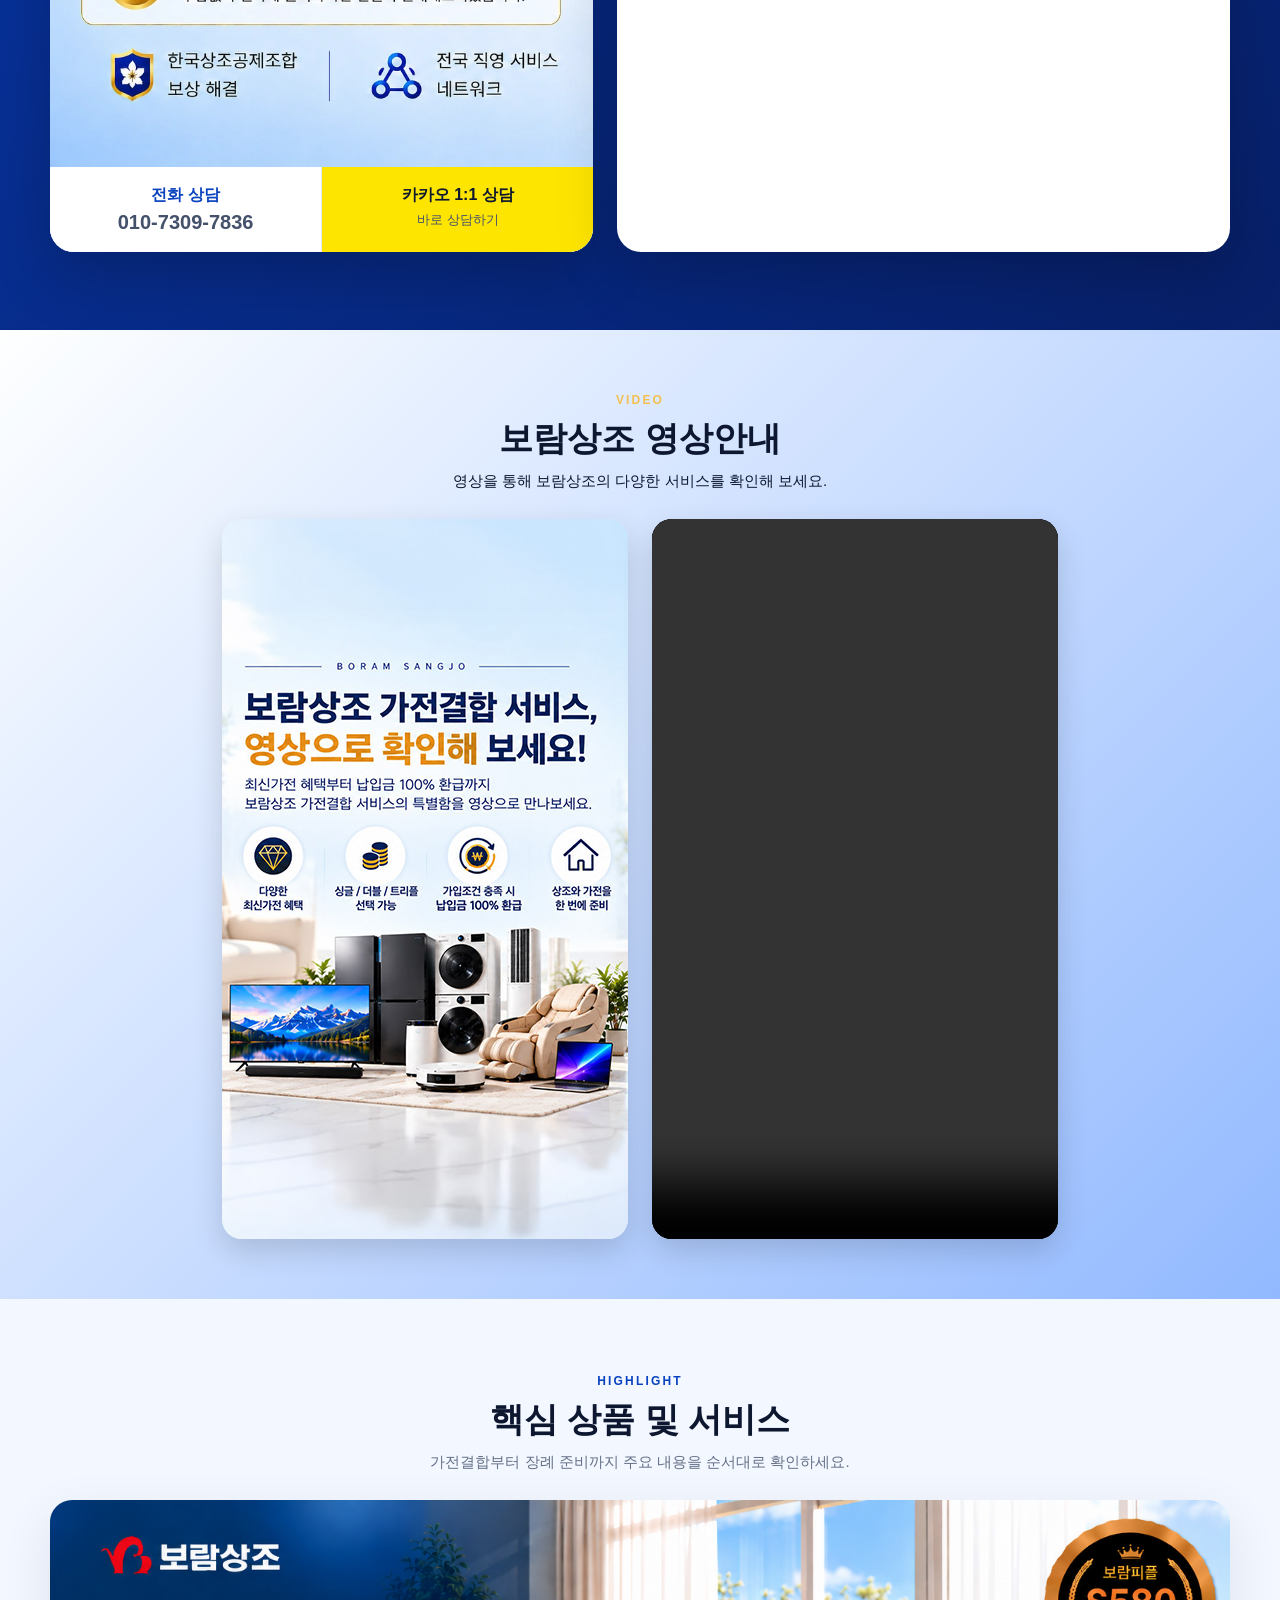
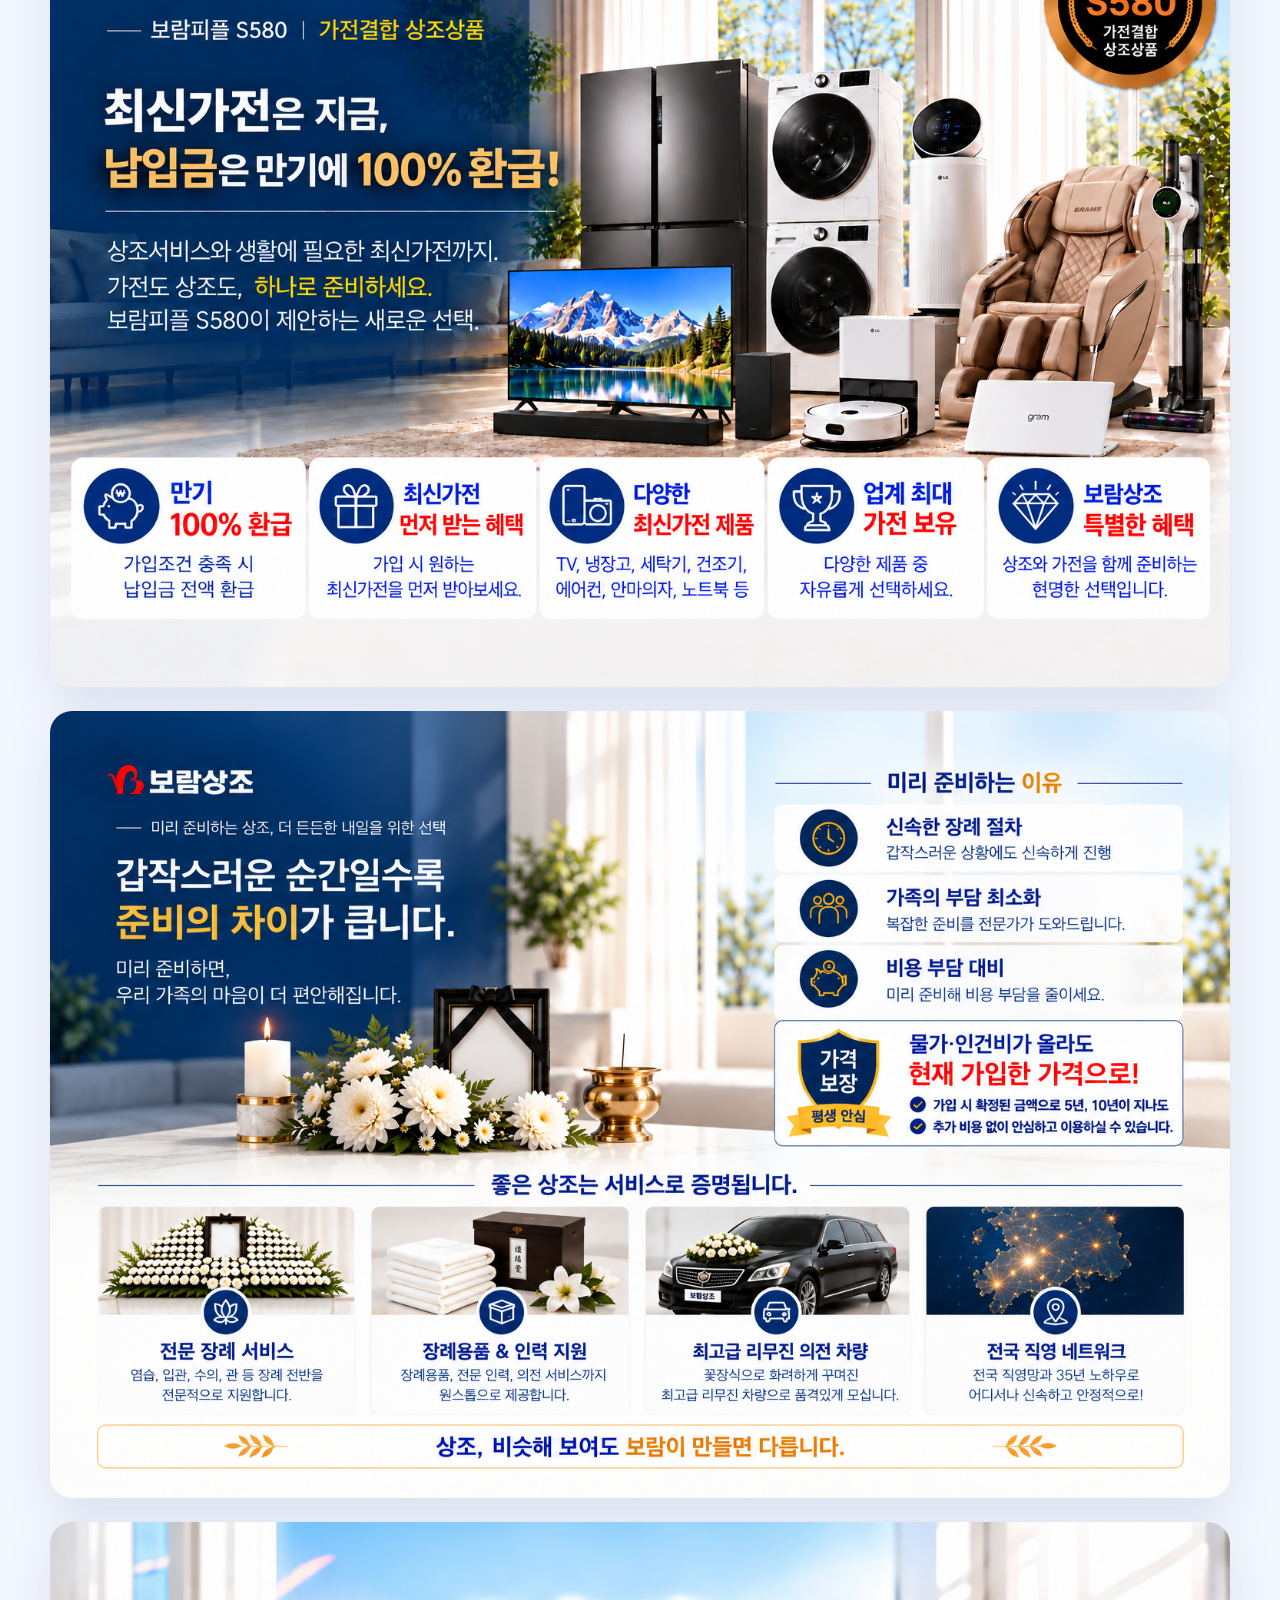
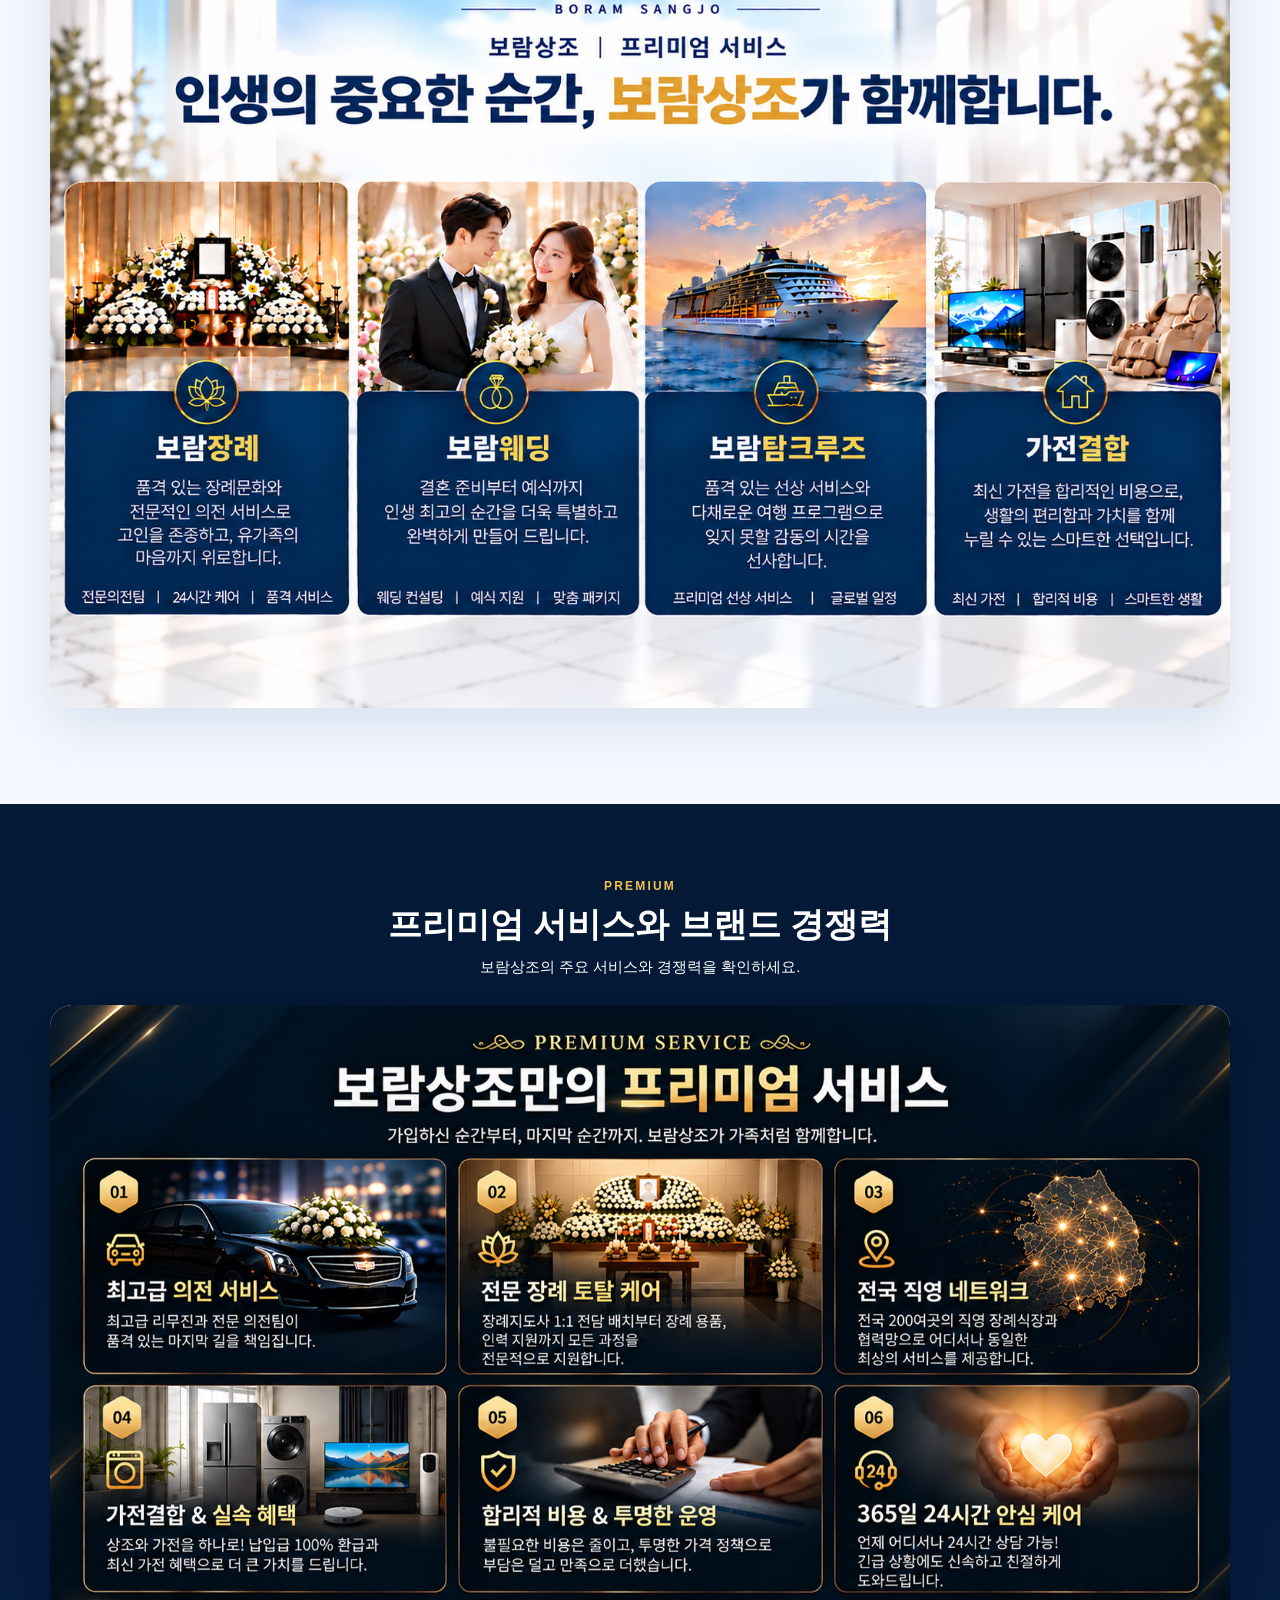
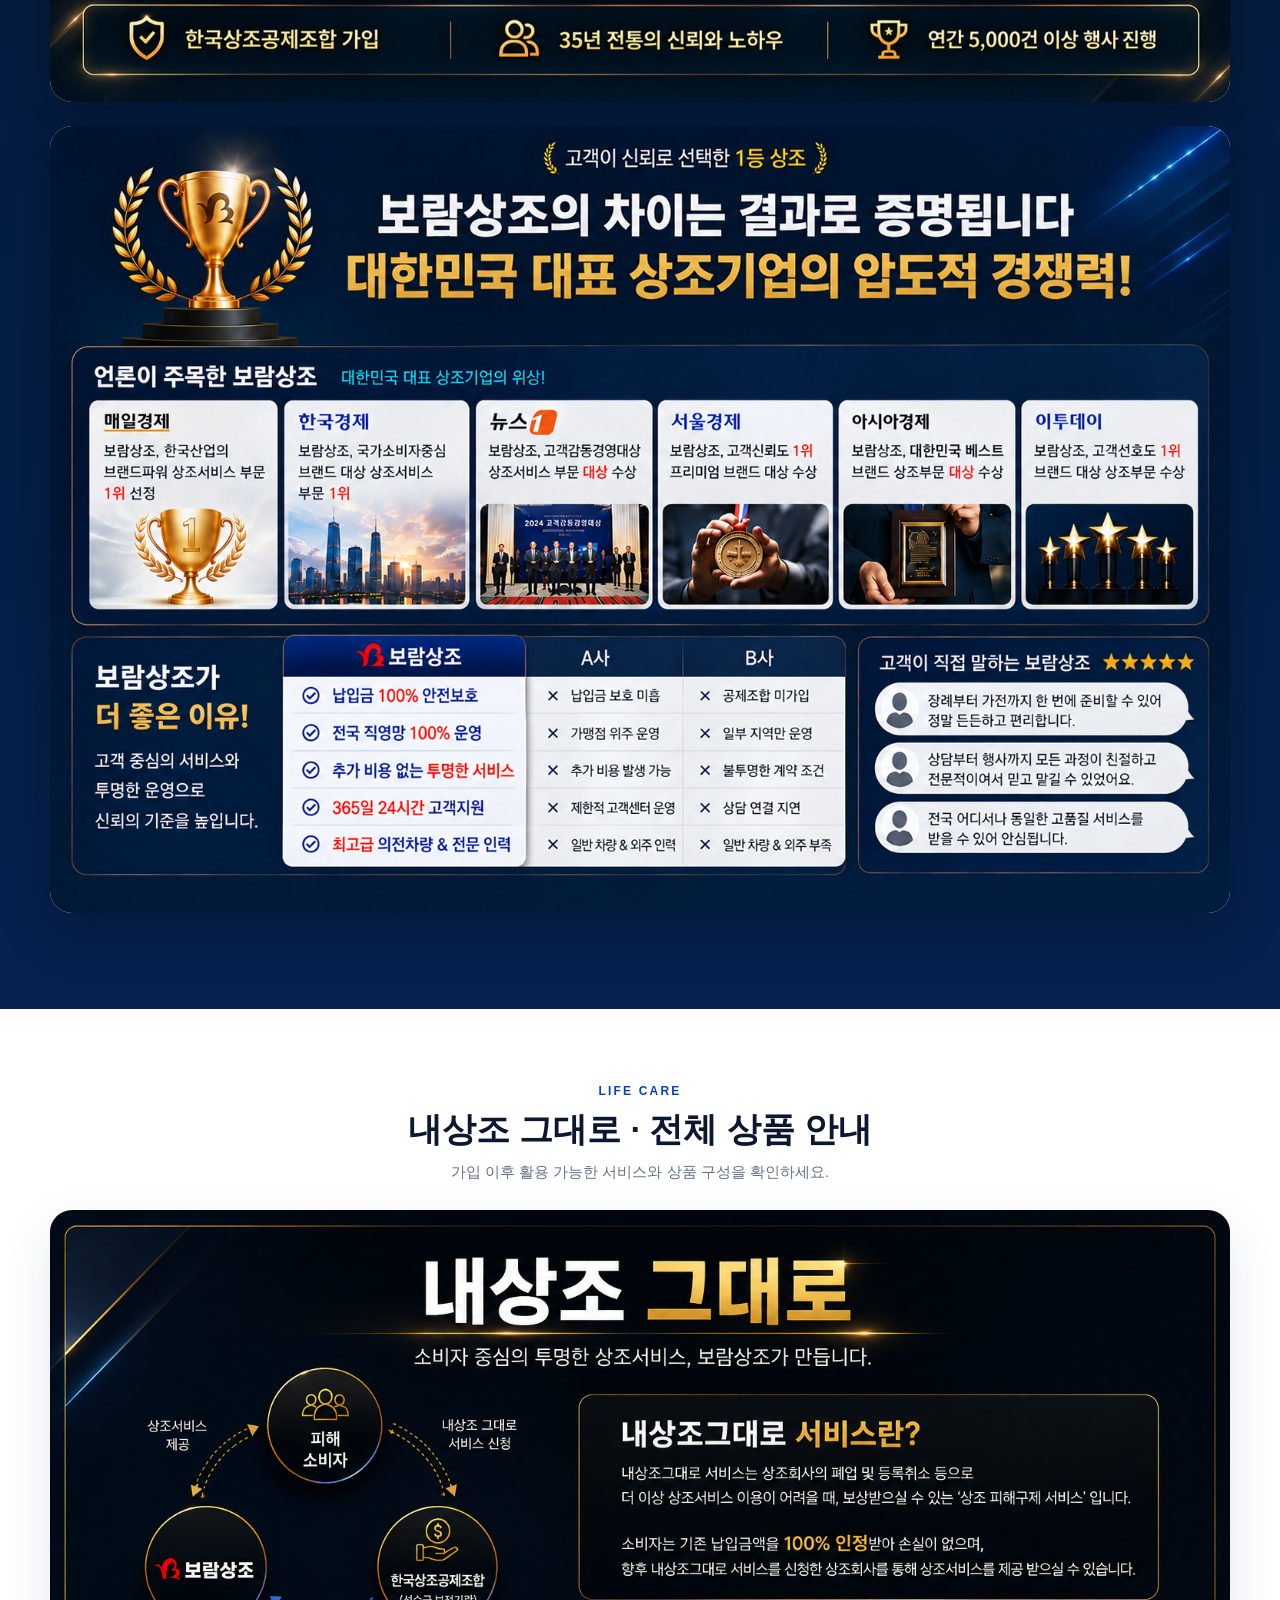
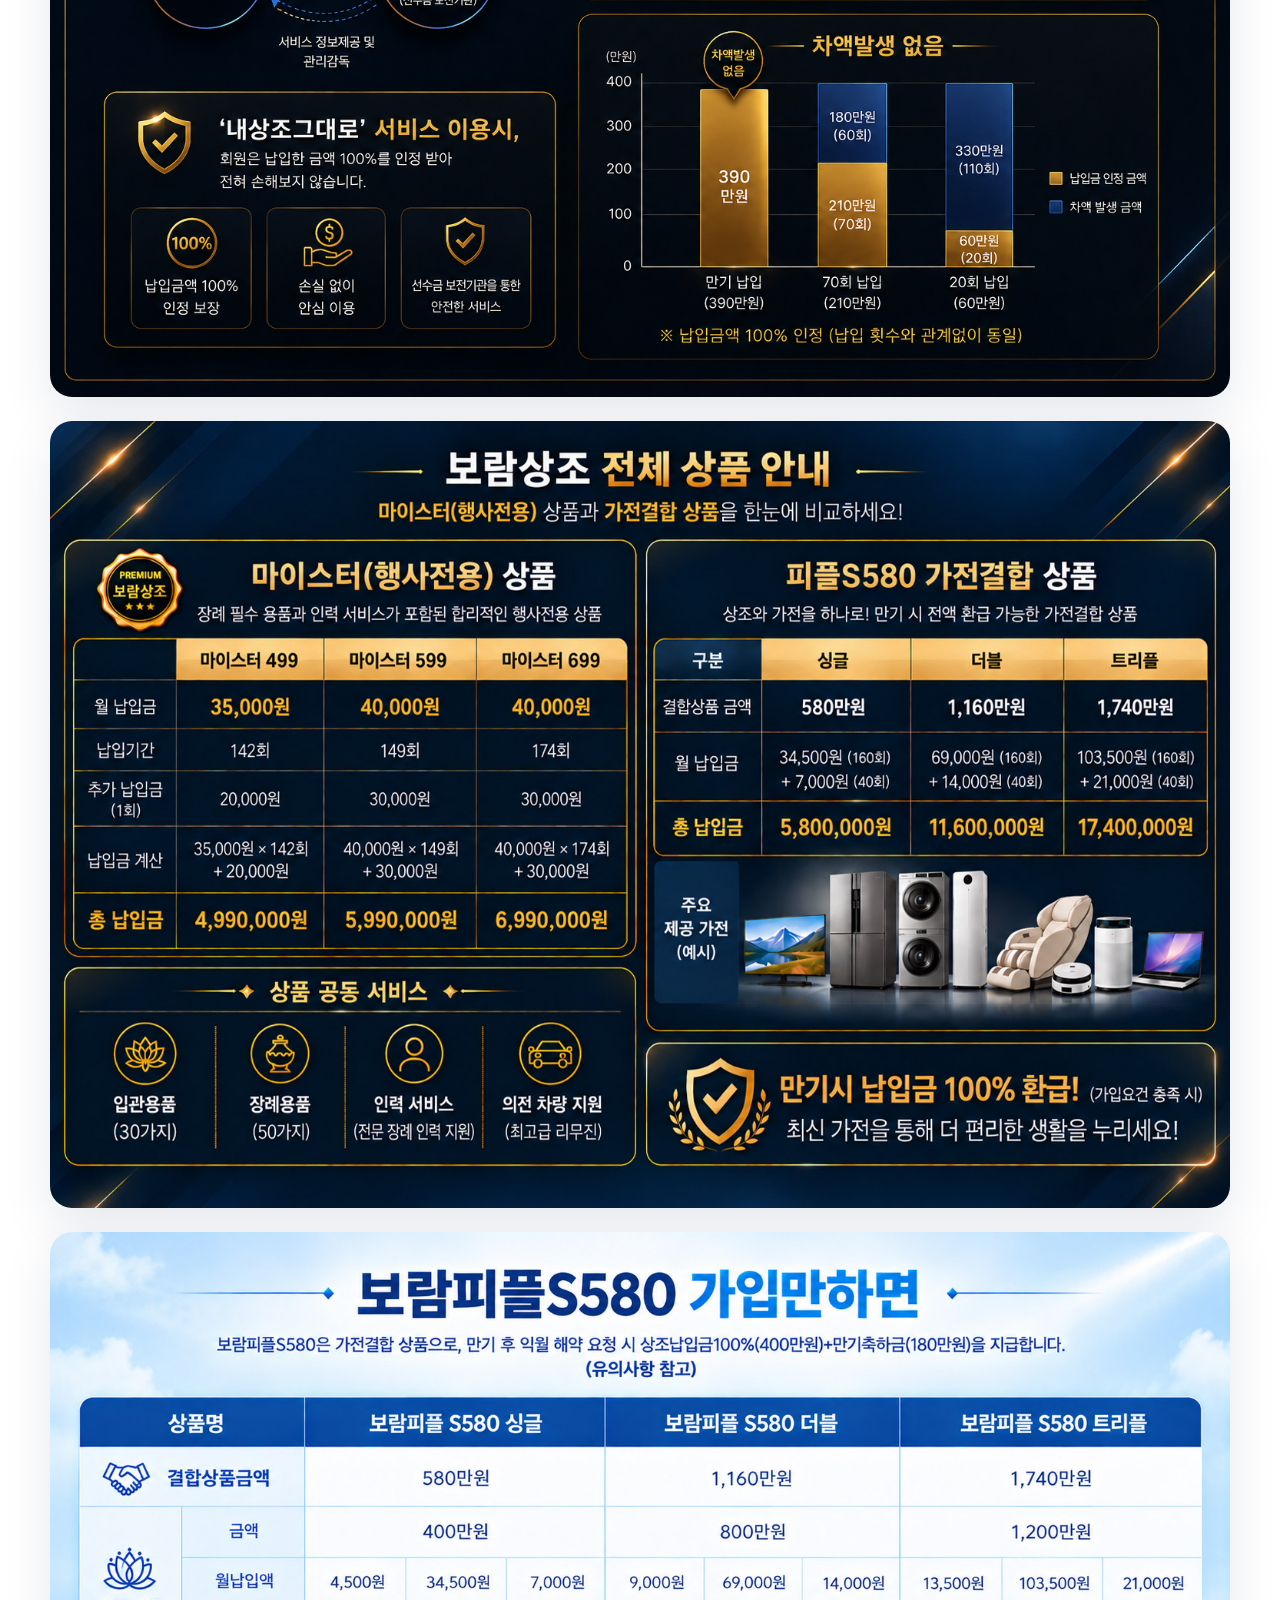
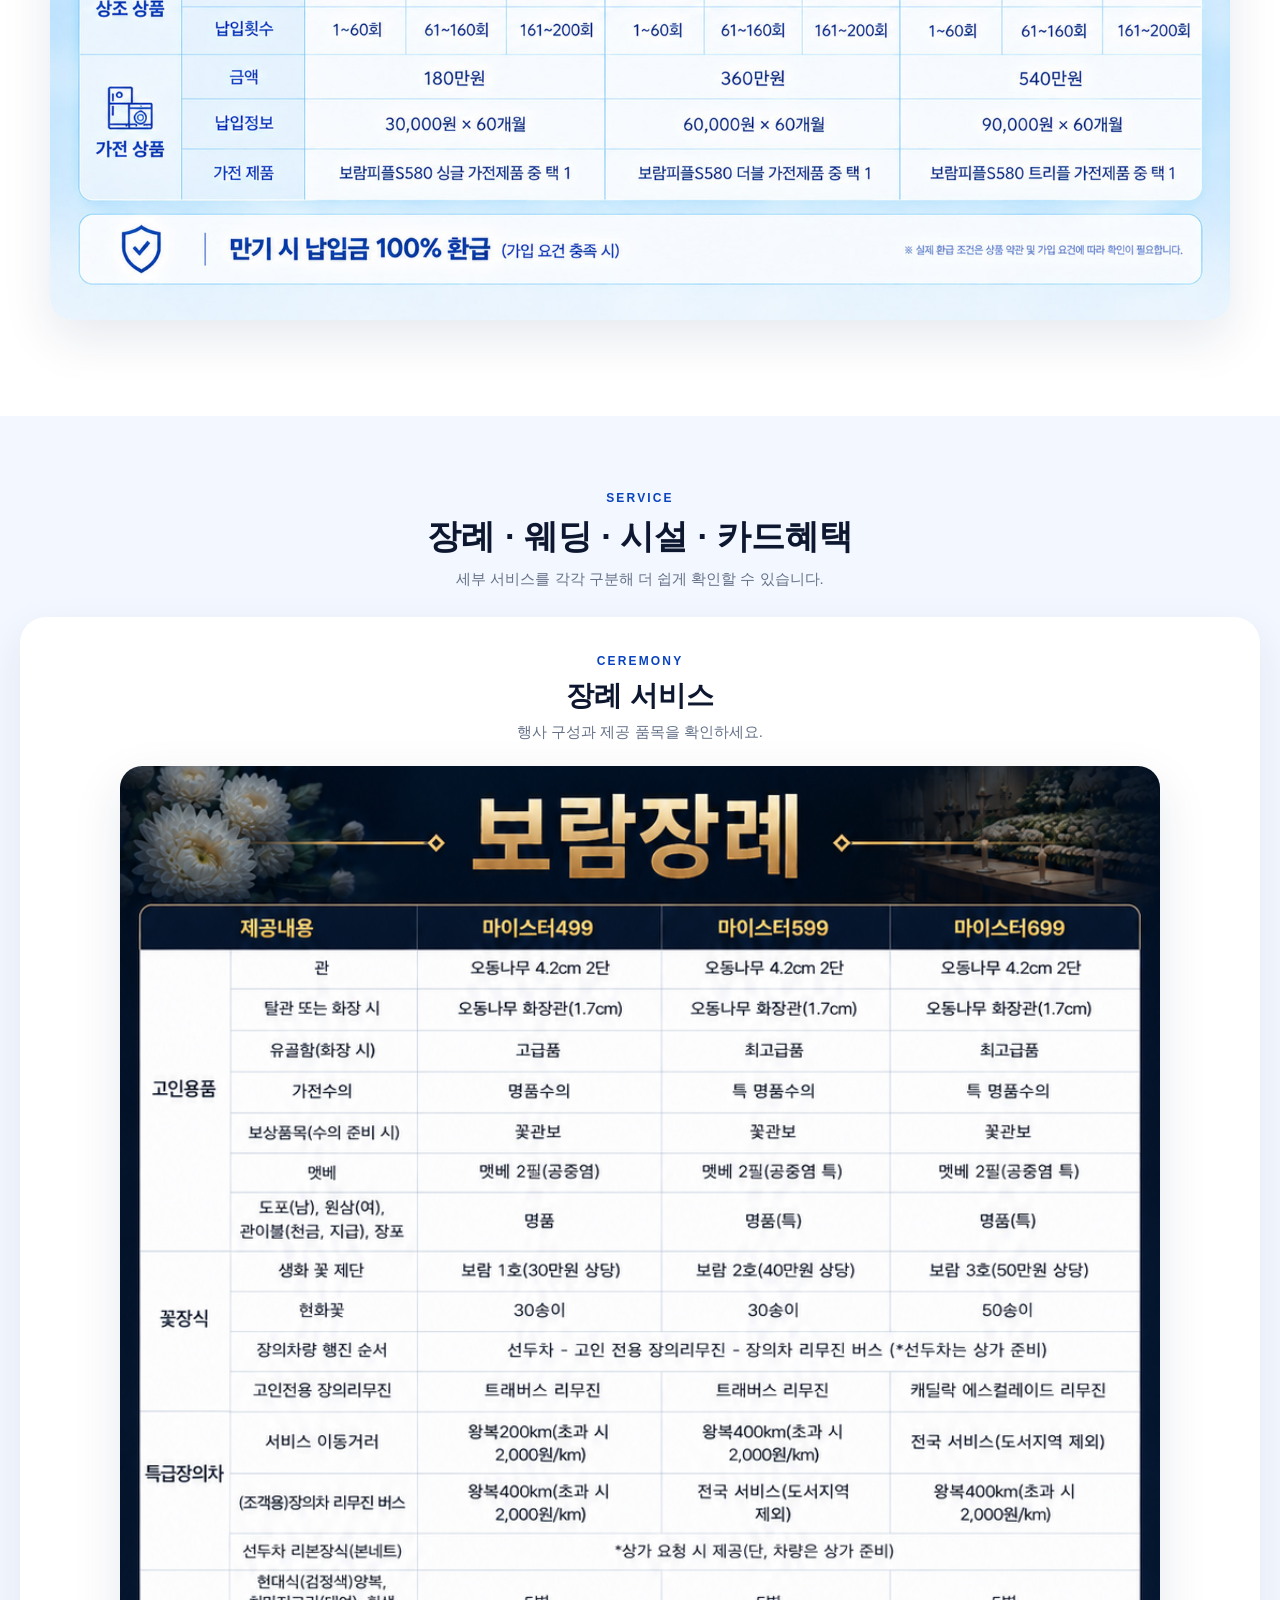
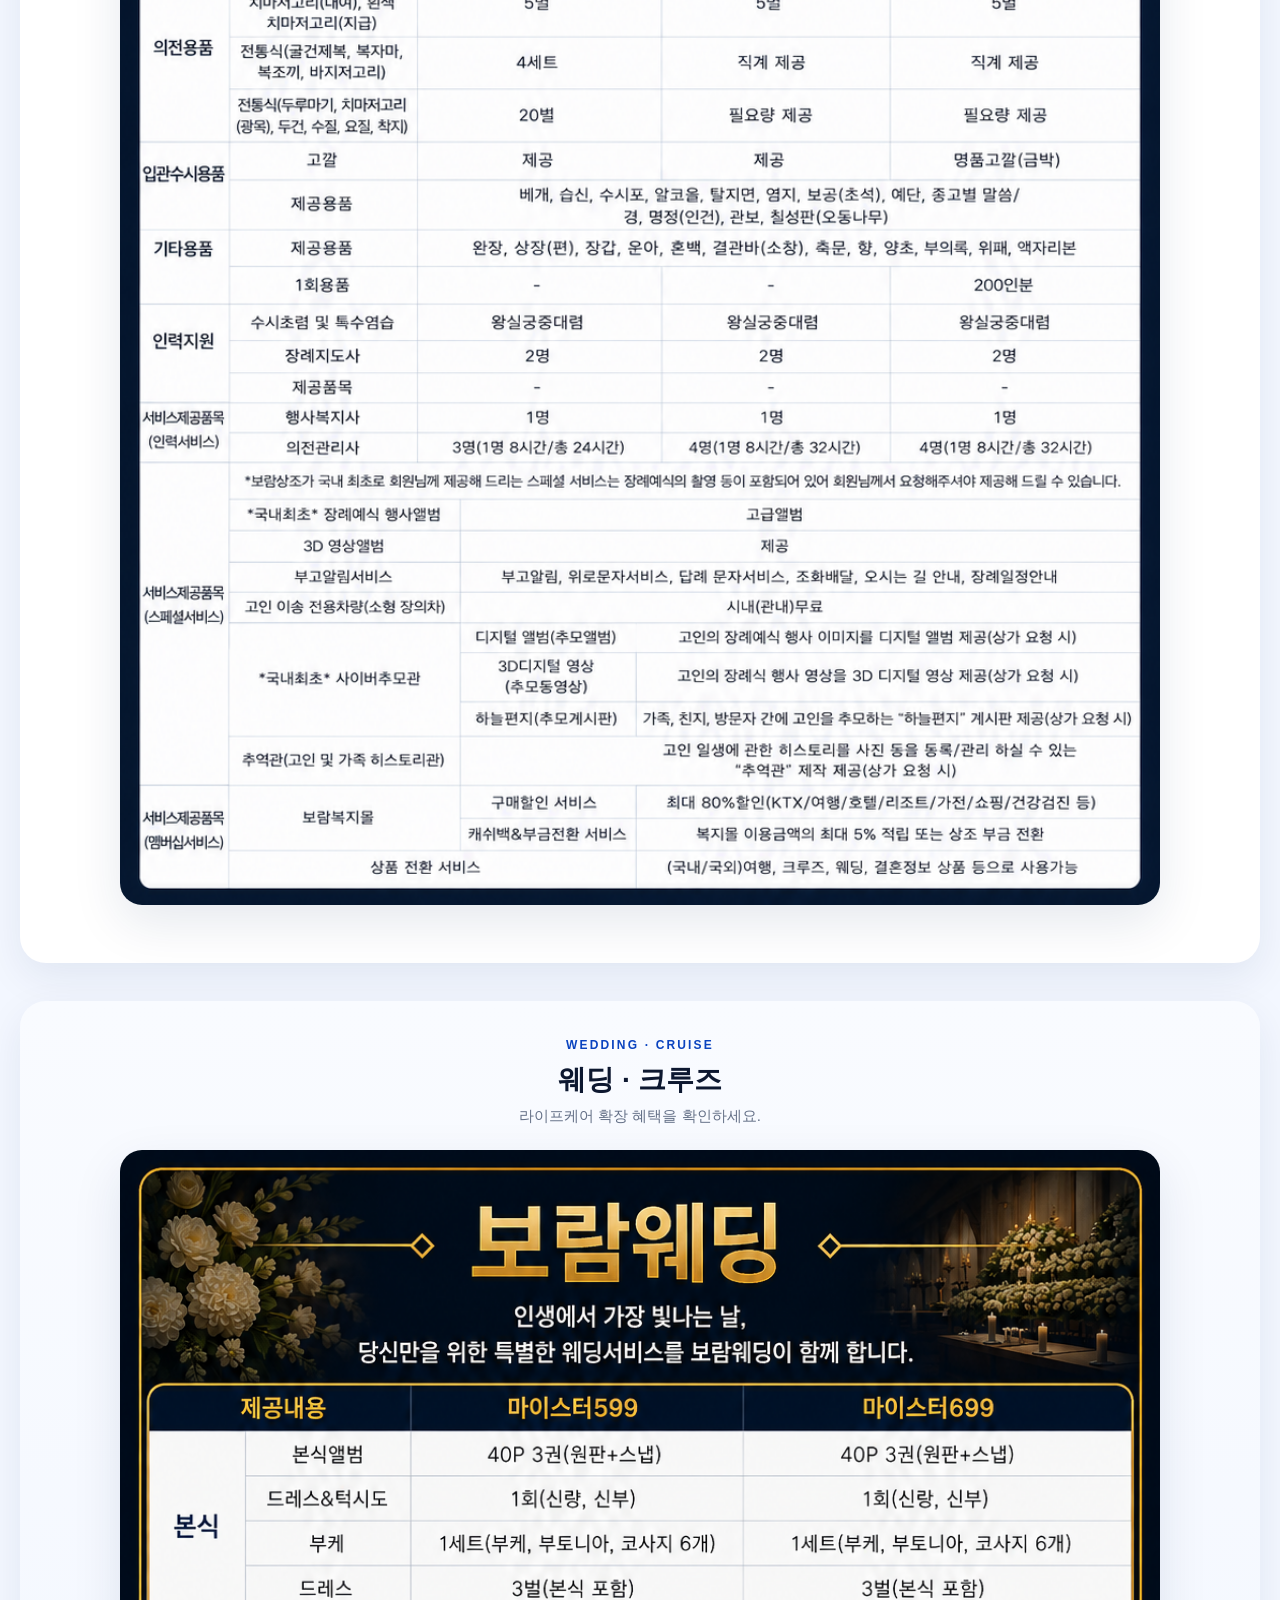
==== commit 9374ad02: "Add files via upload" ====
--- a/index.html
+++ b/index.html
@@ -212,7 +212,7 @@
 		  <button type="button" aria-label="트리플"></button>
         </div>
       </div>
-      <div class="section-cta"><a href=".">내게 맞는 상품 상담받기</a></div>
+      <div class="section-cta"><a href="#consult">내게 맞는 상품 상담받기</a></div>
     </section>
 
     <section class="consult-section" id="consult-top">
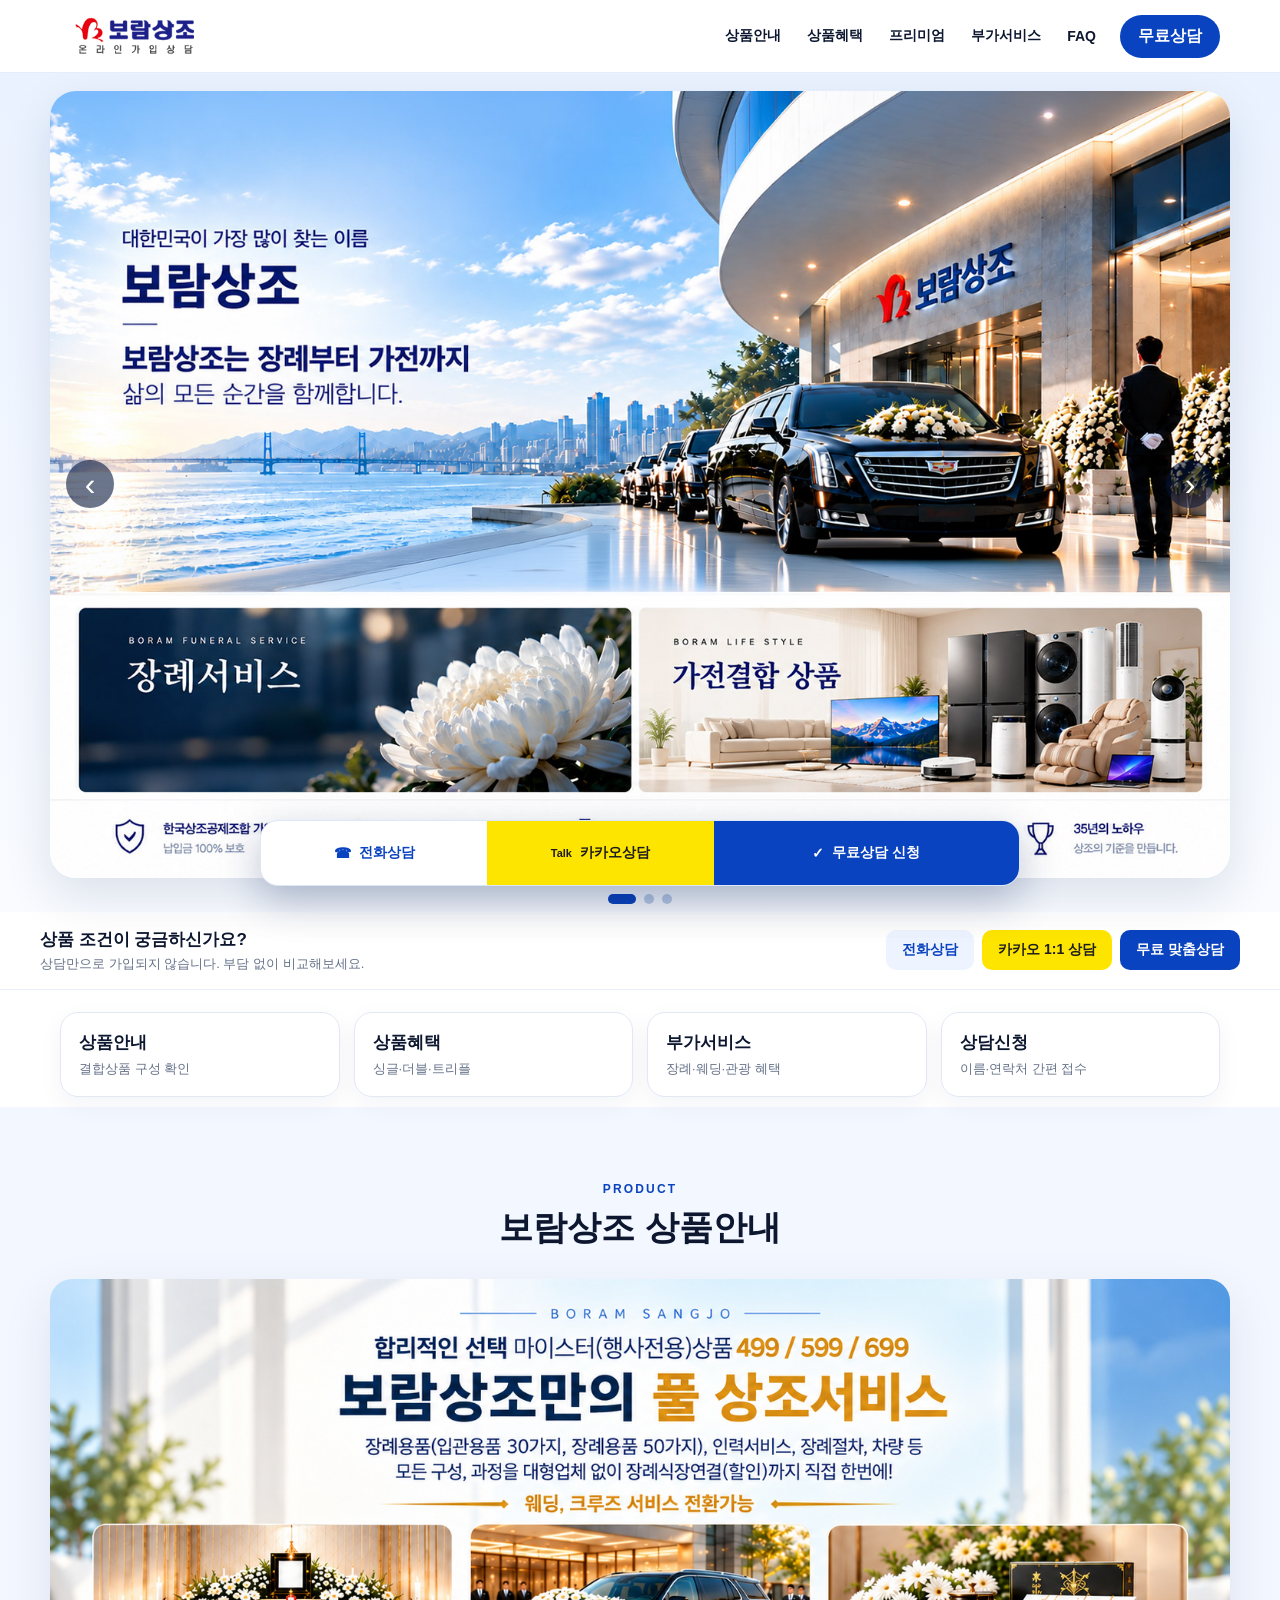
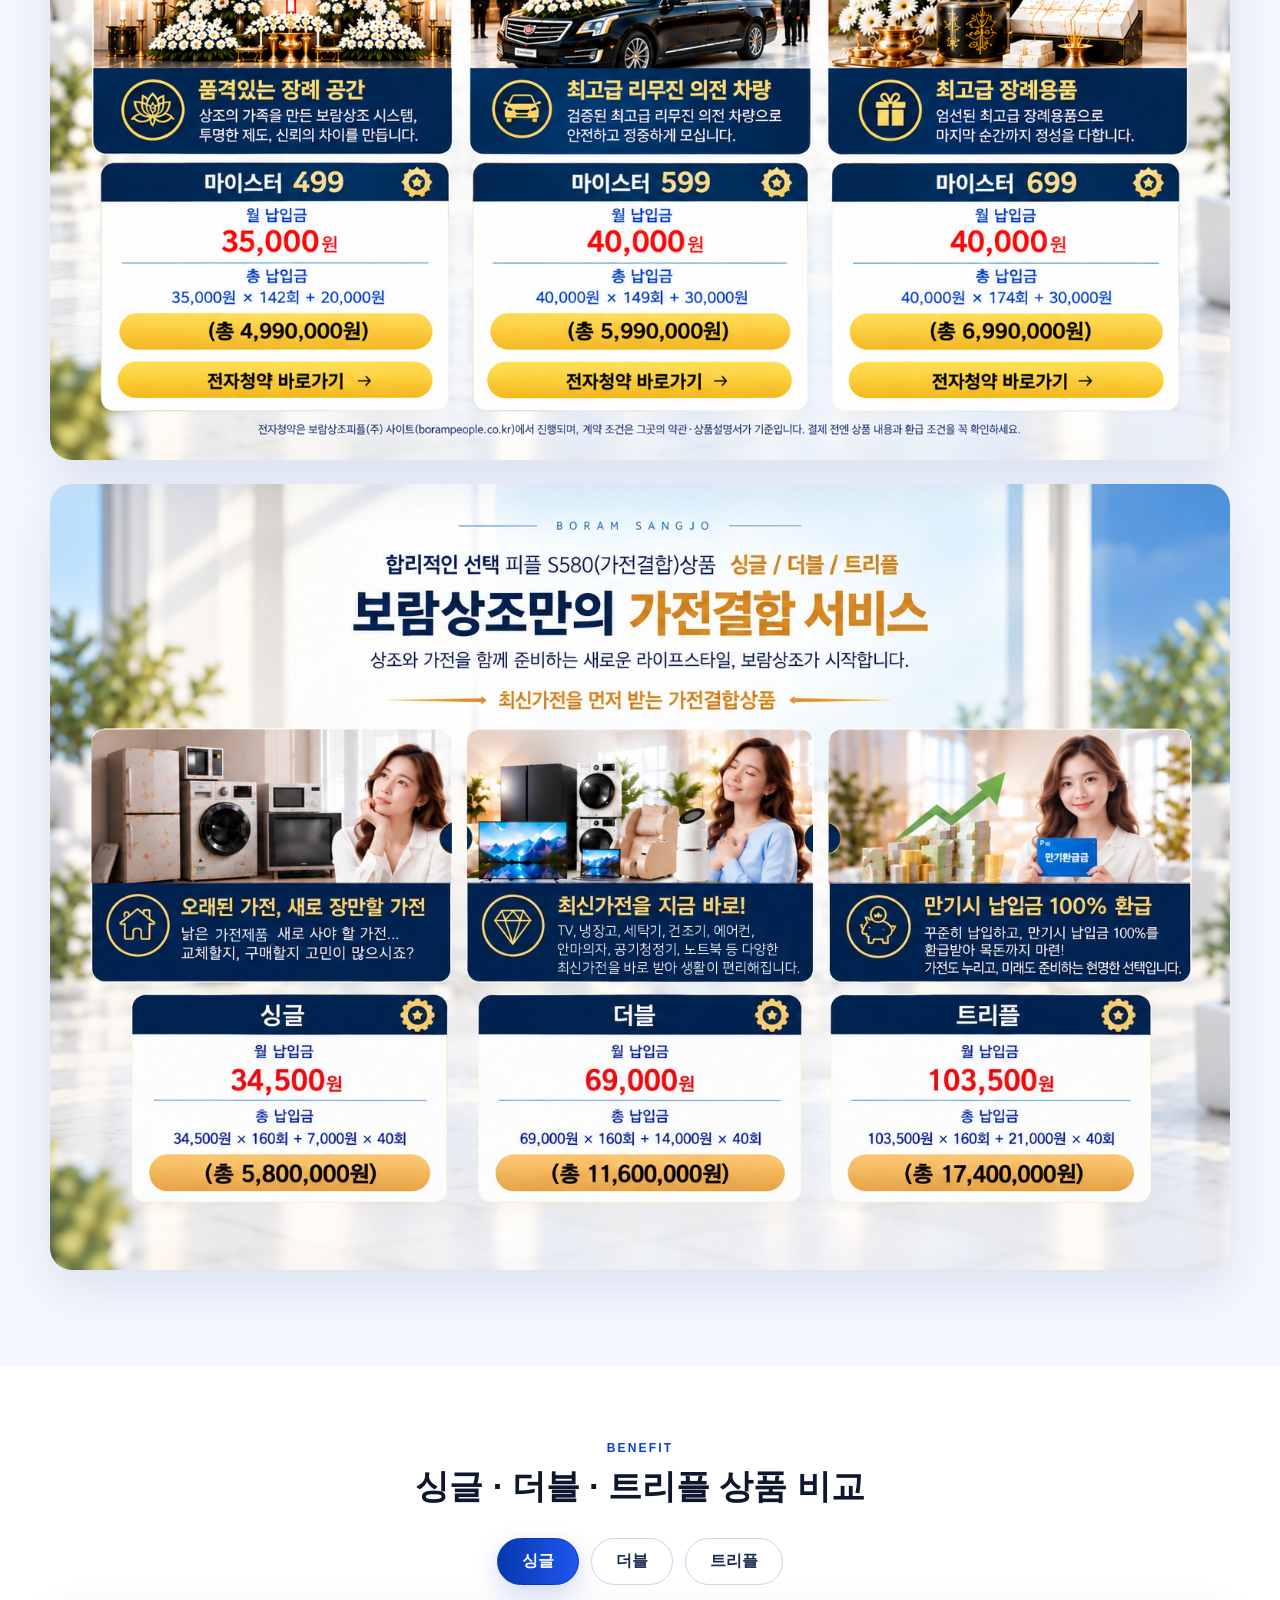
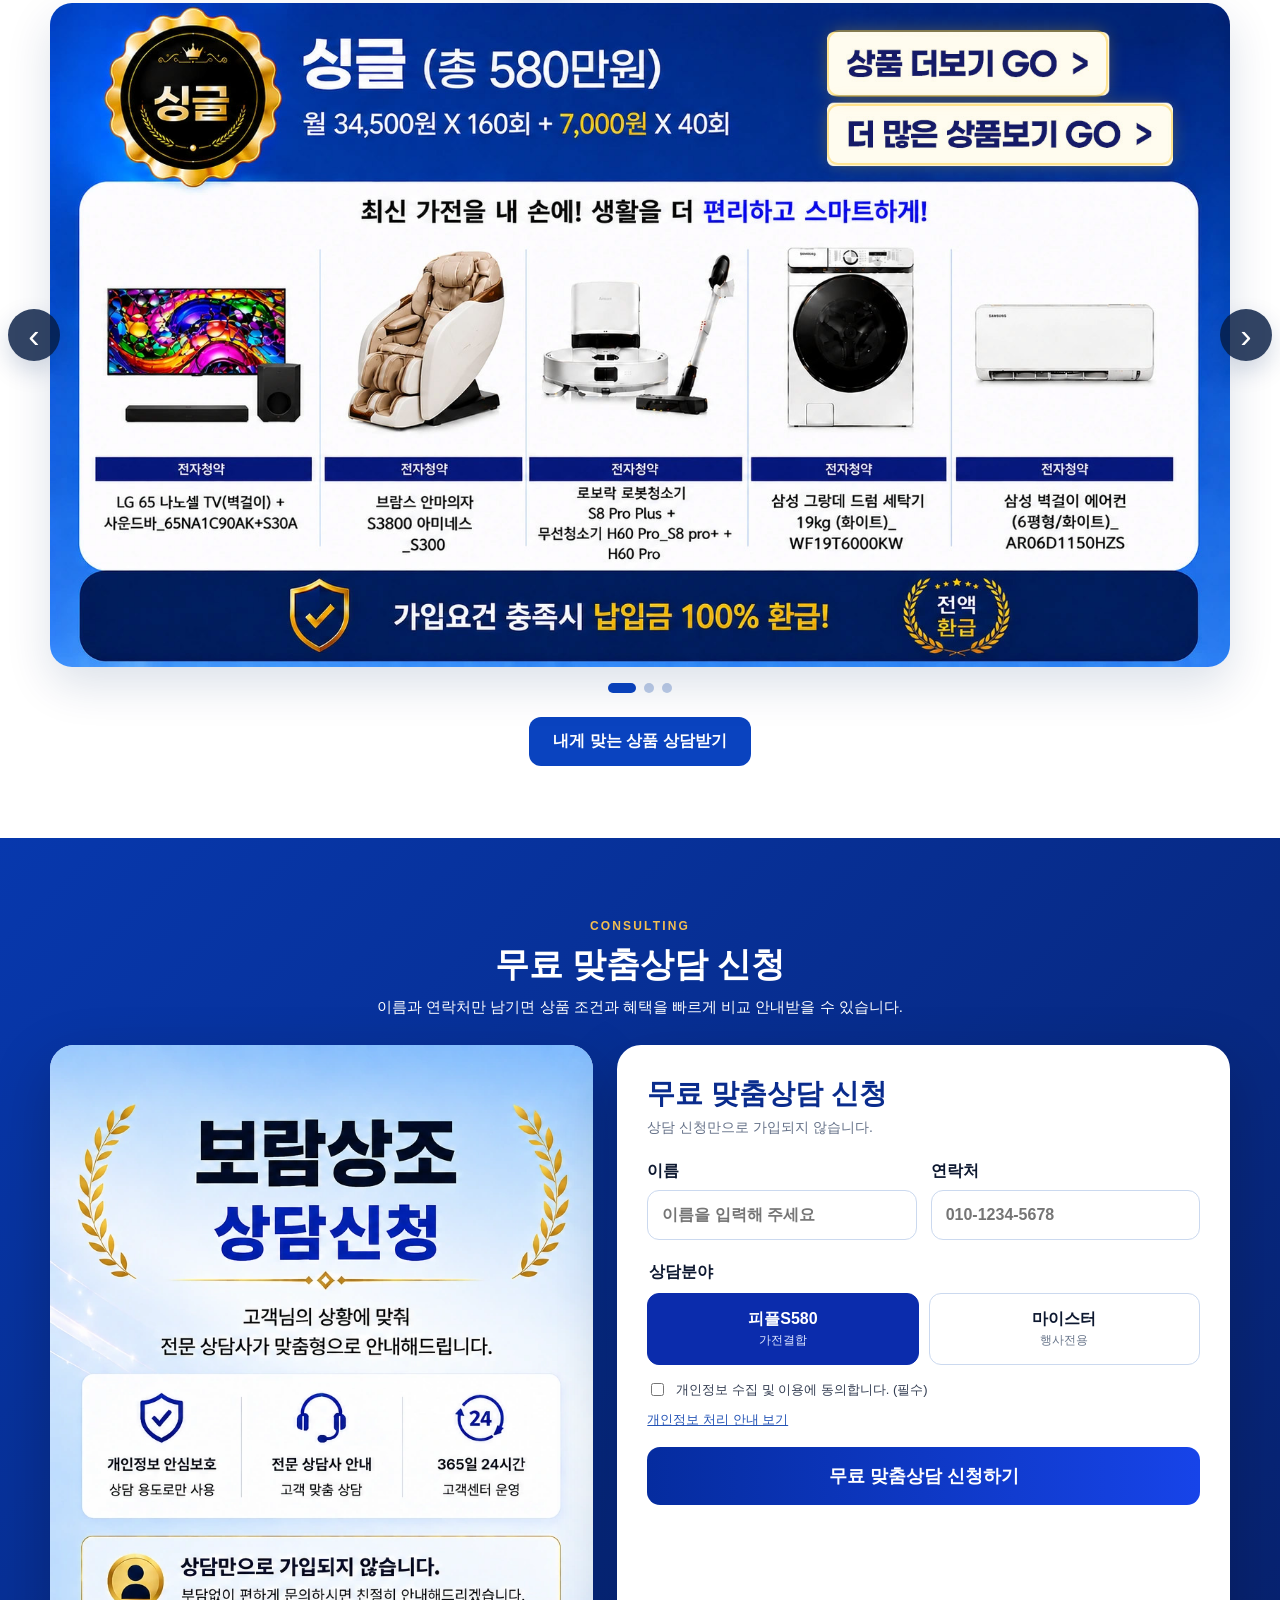
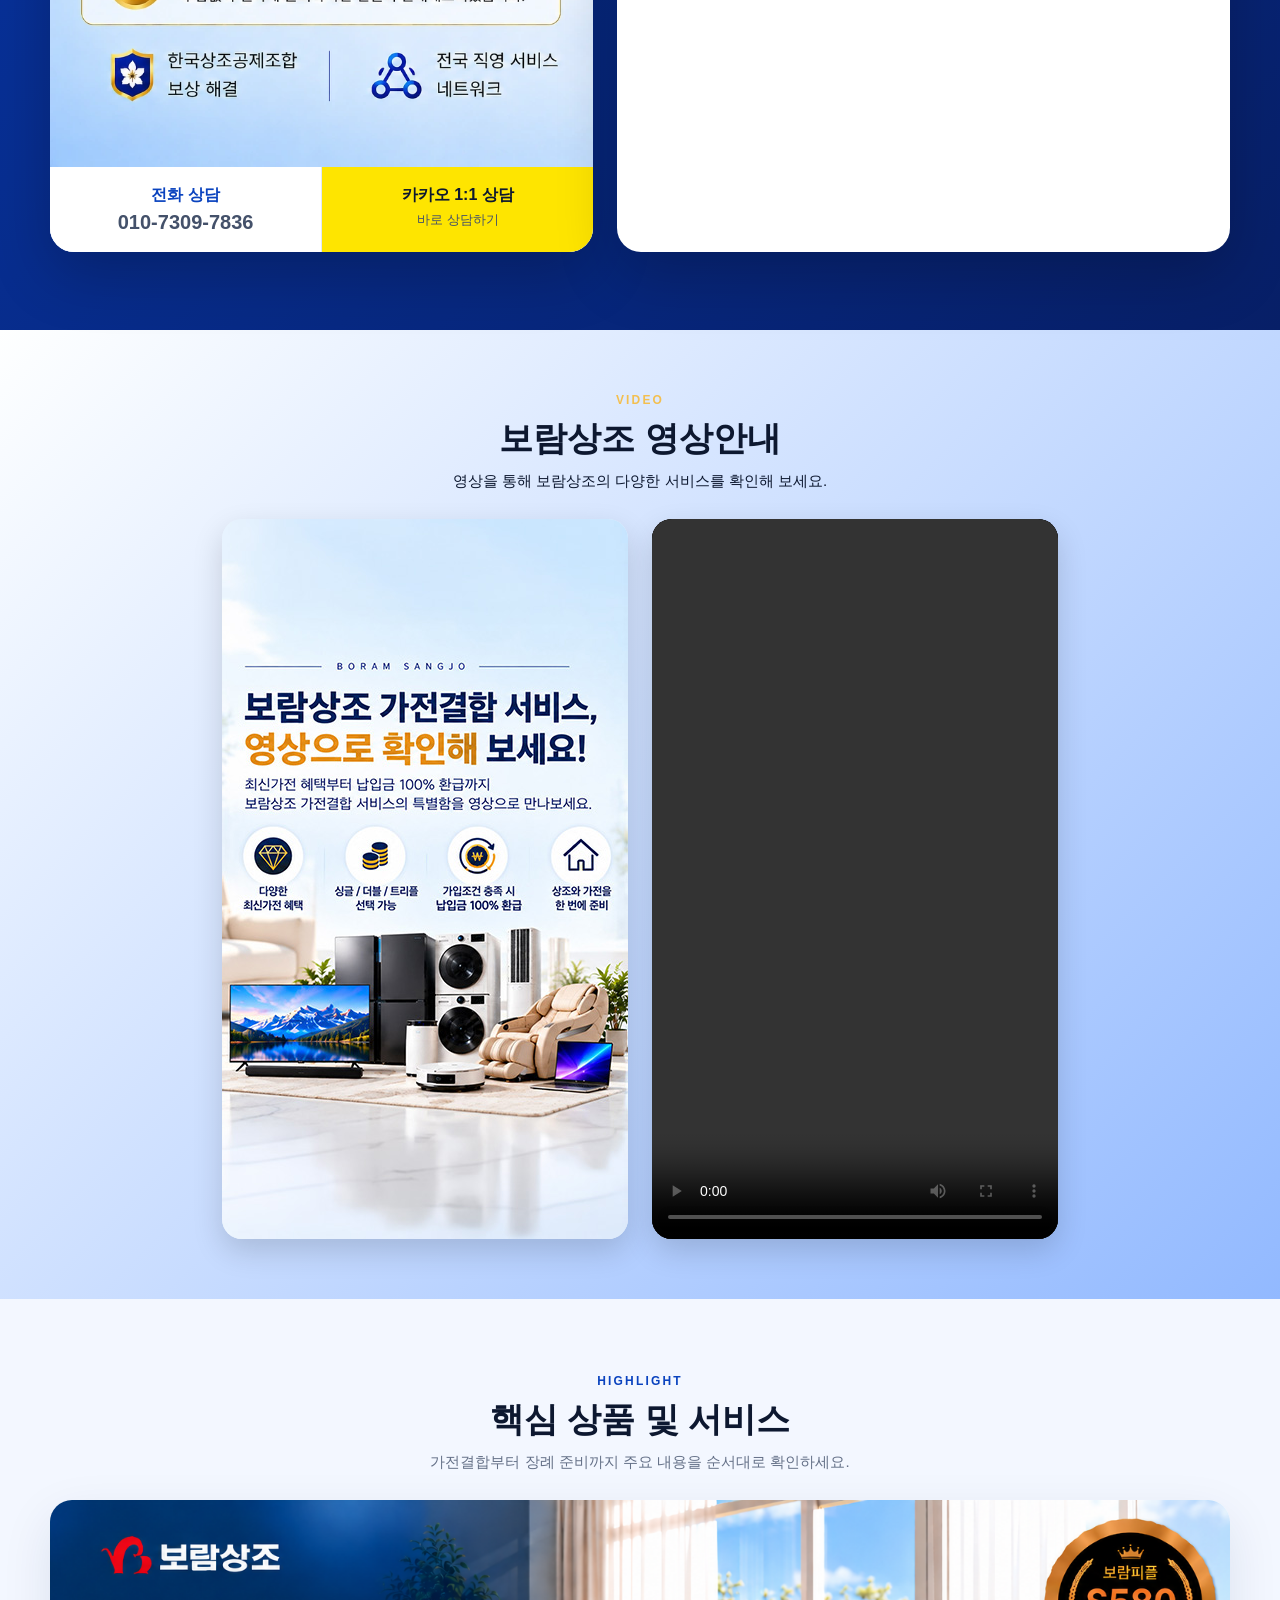
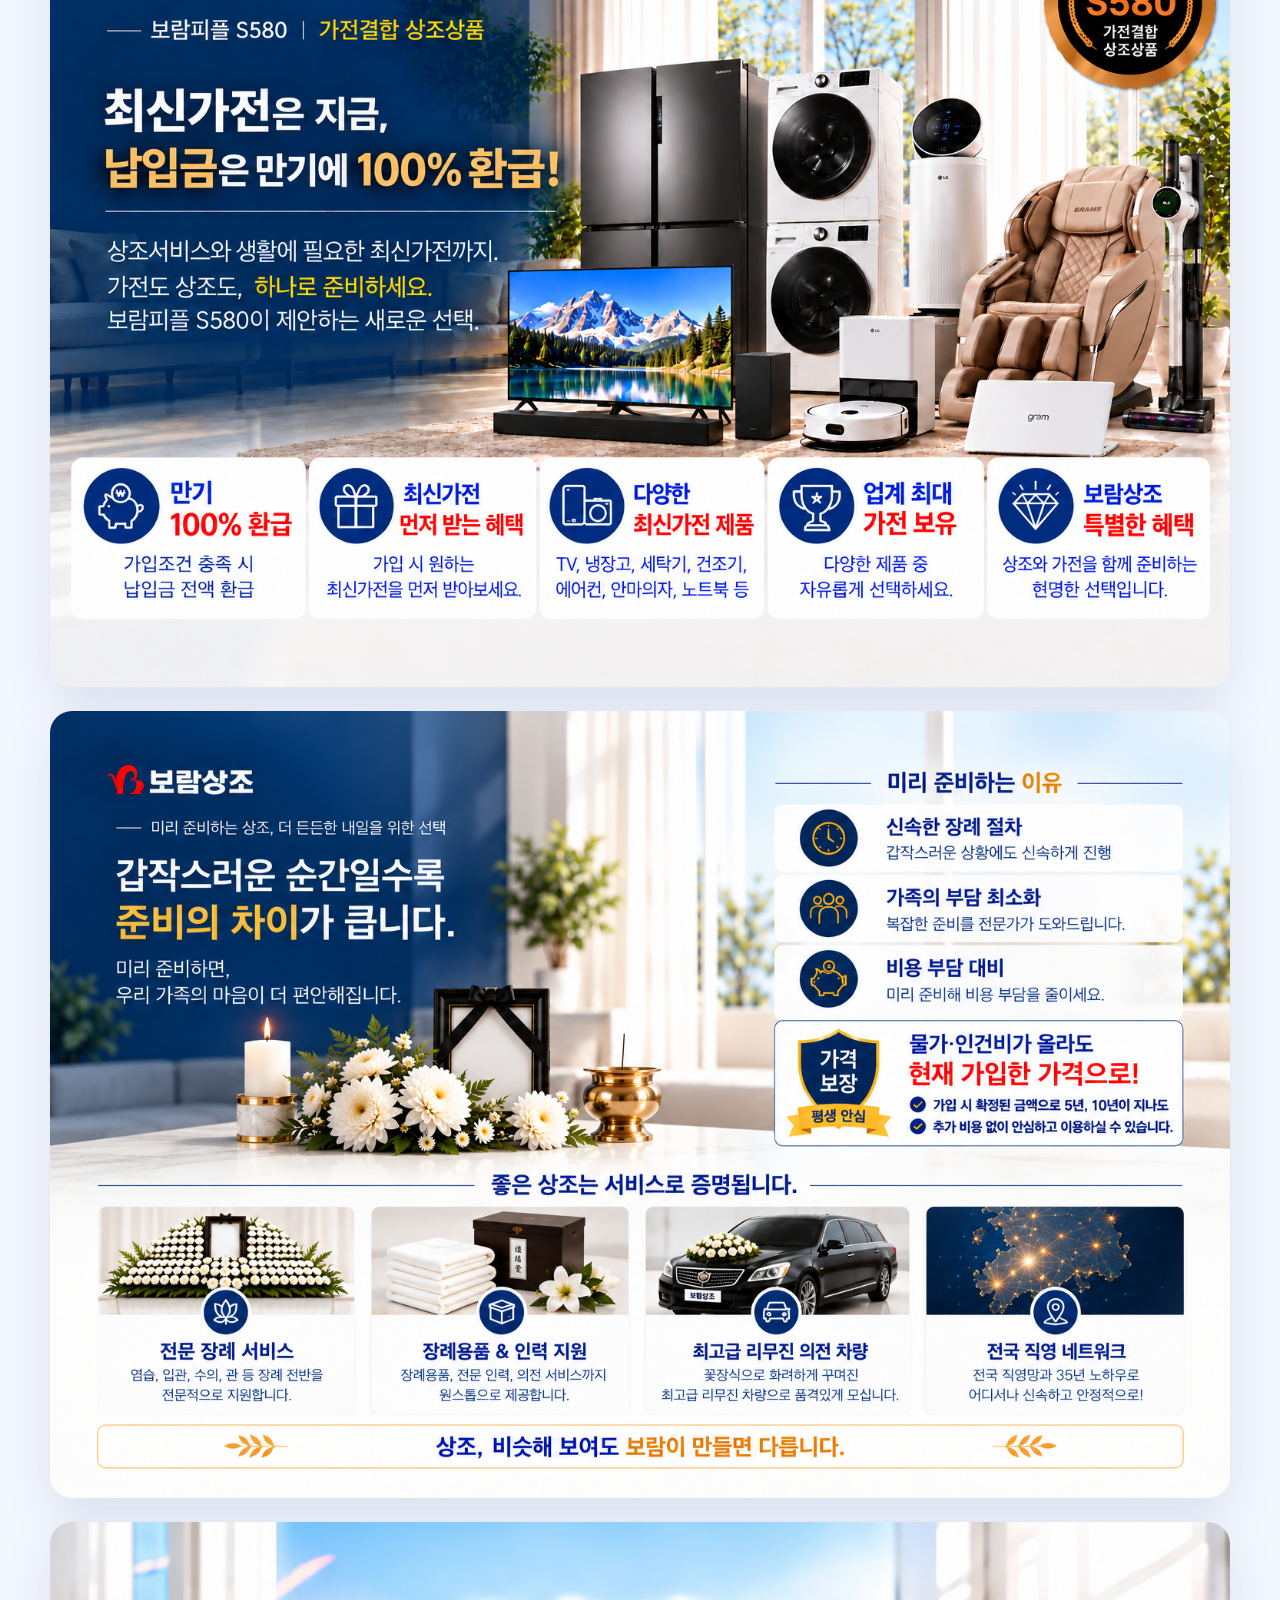
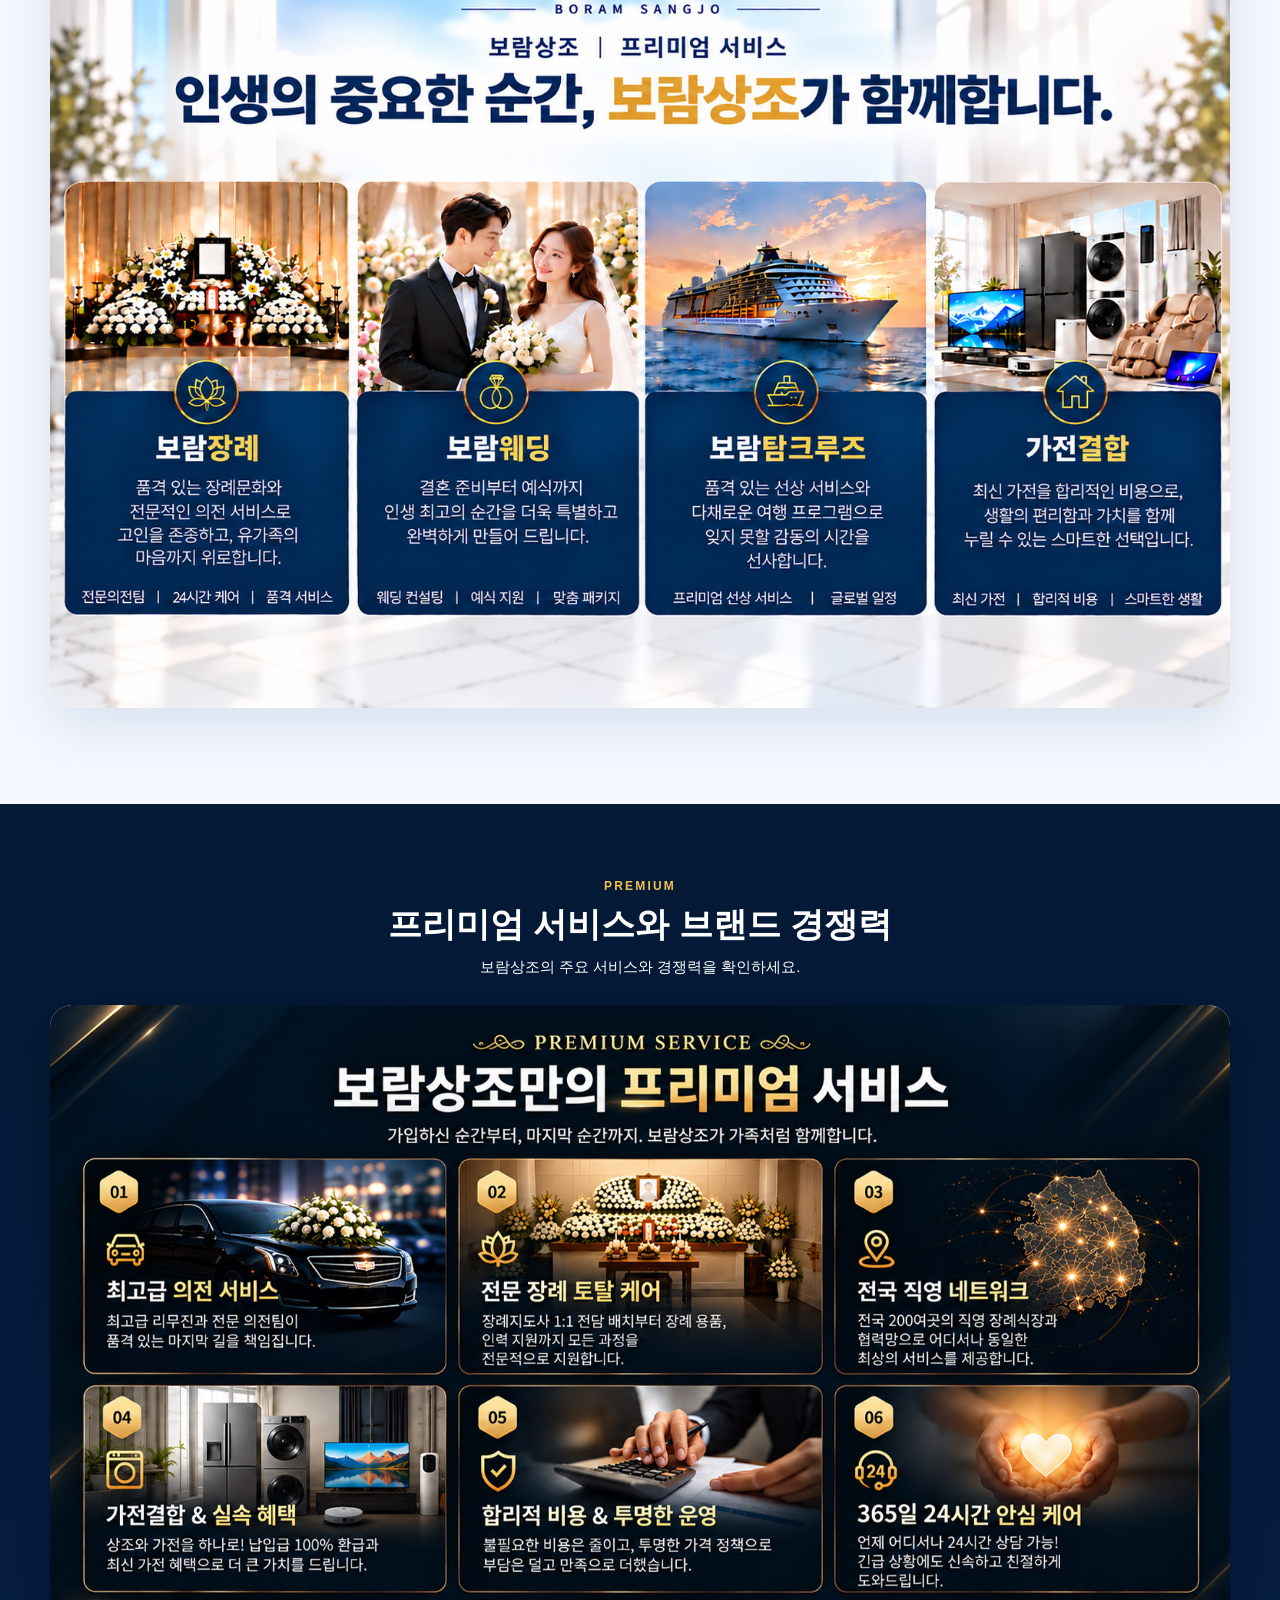
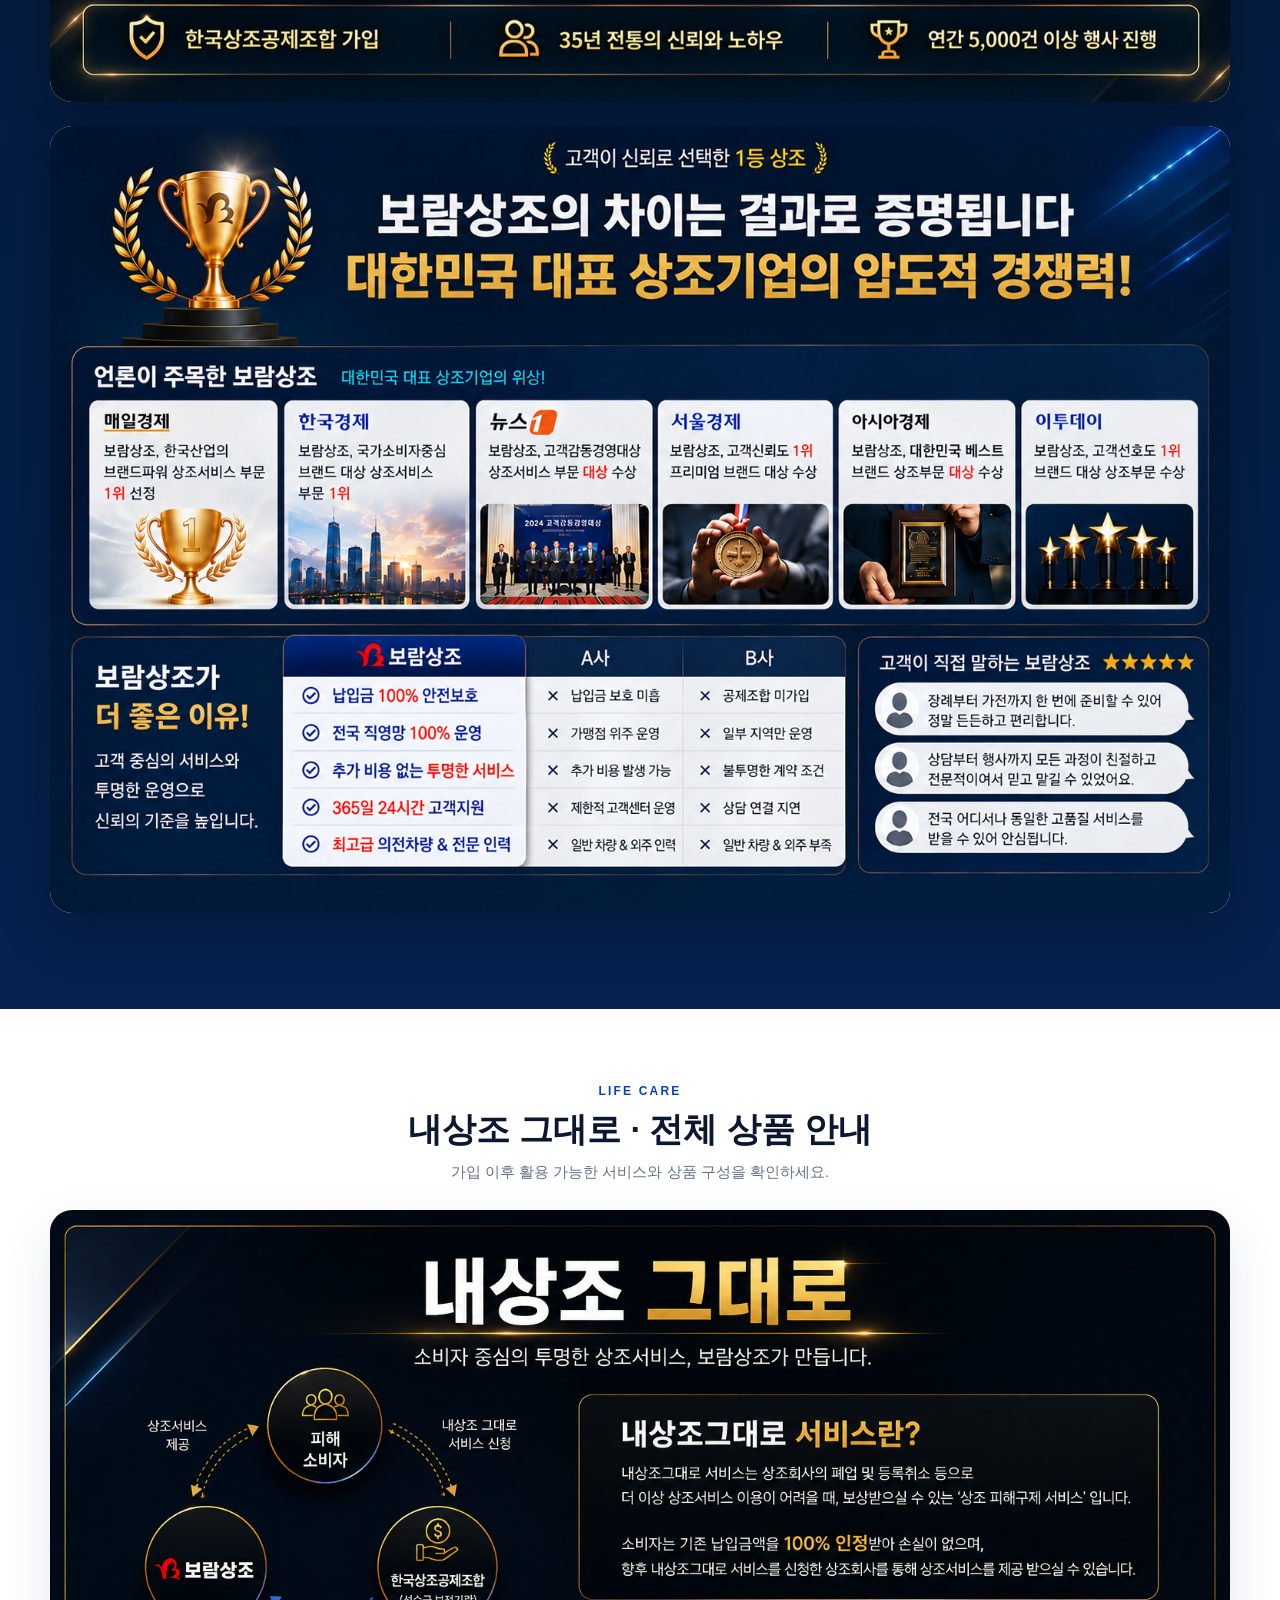
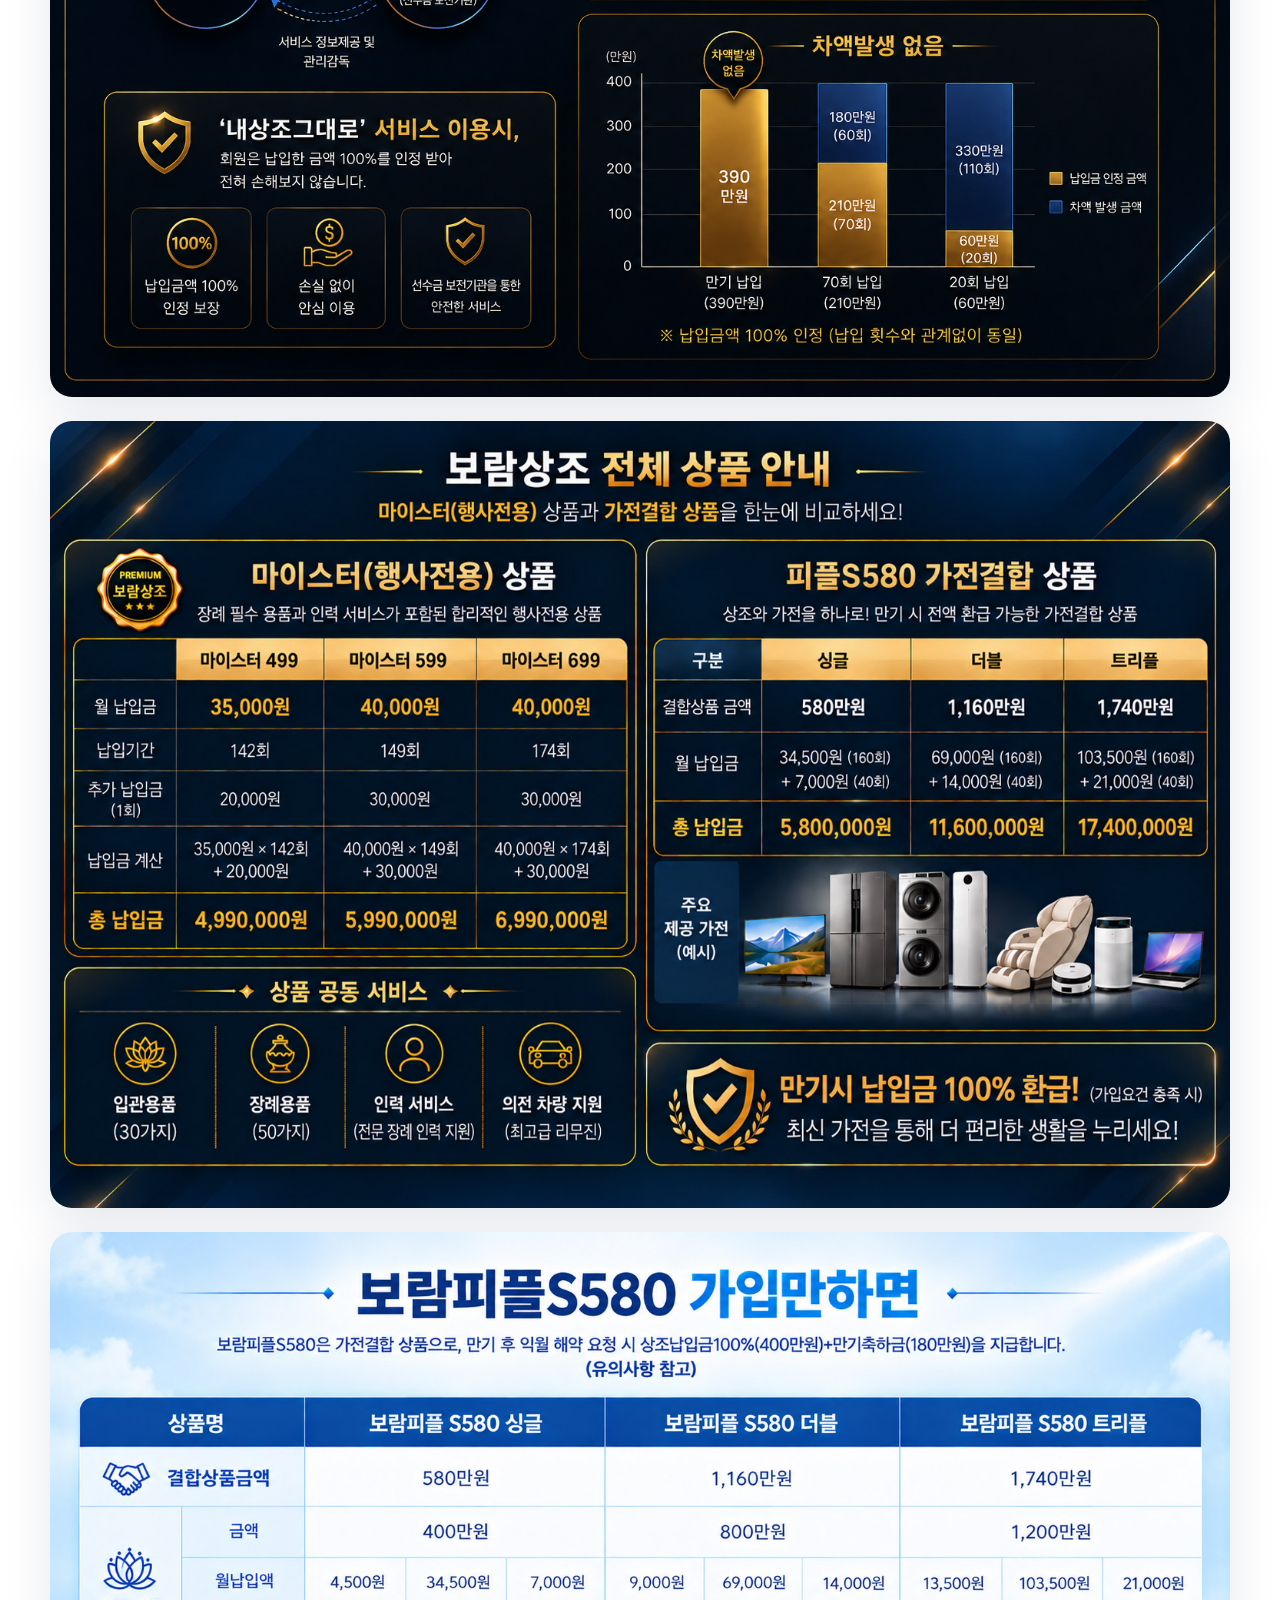
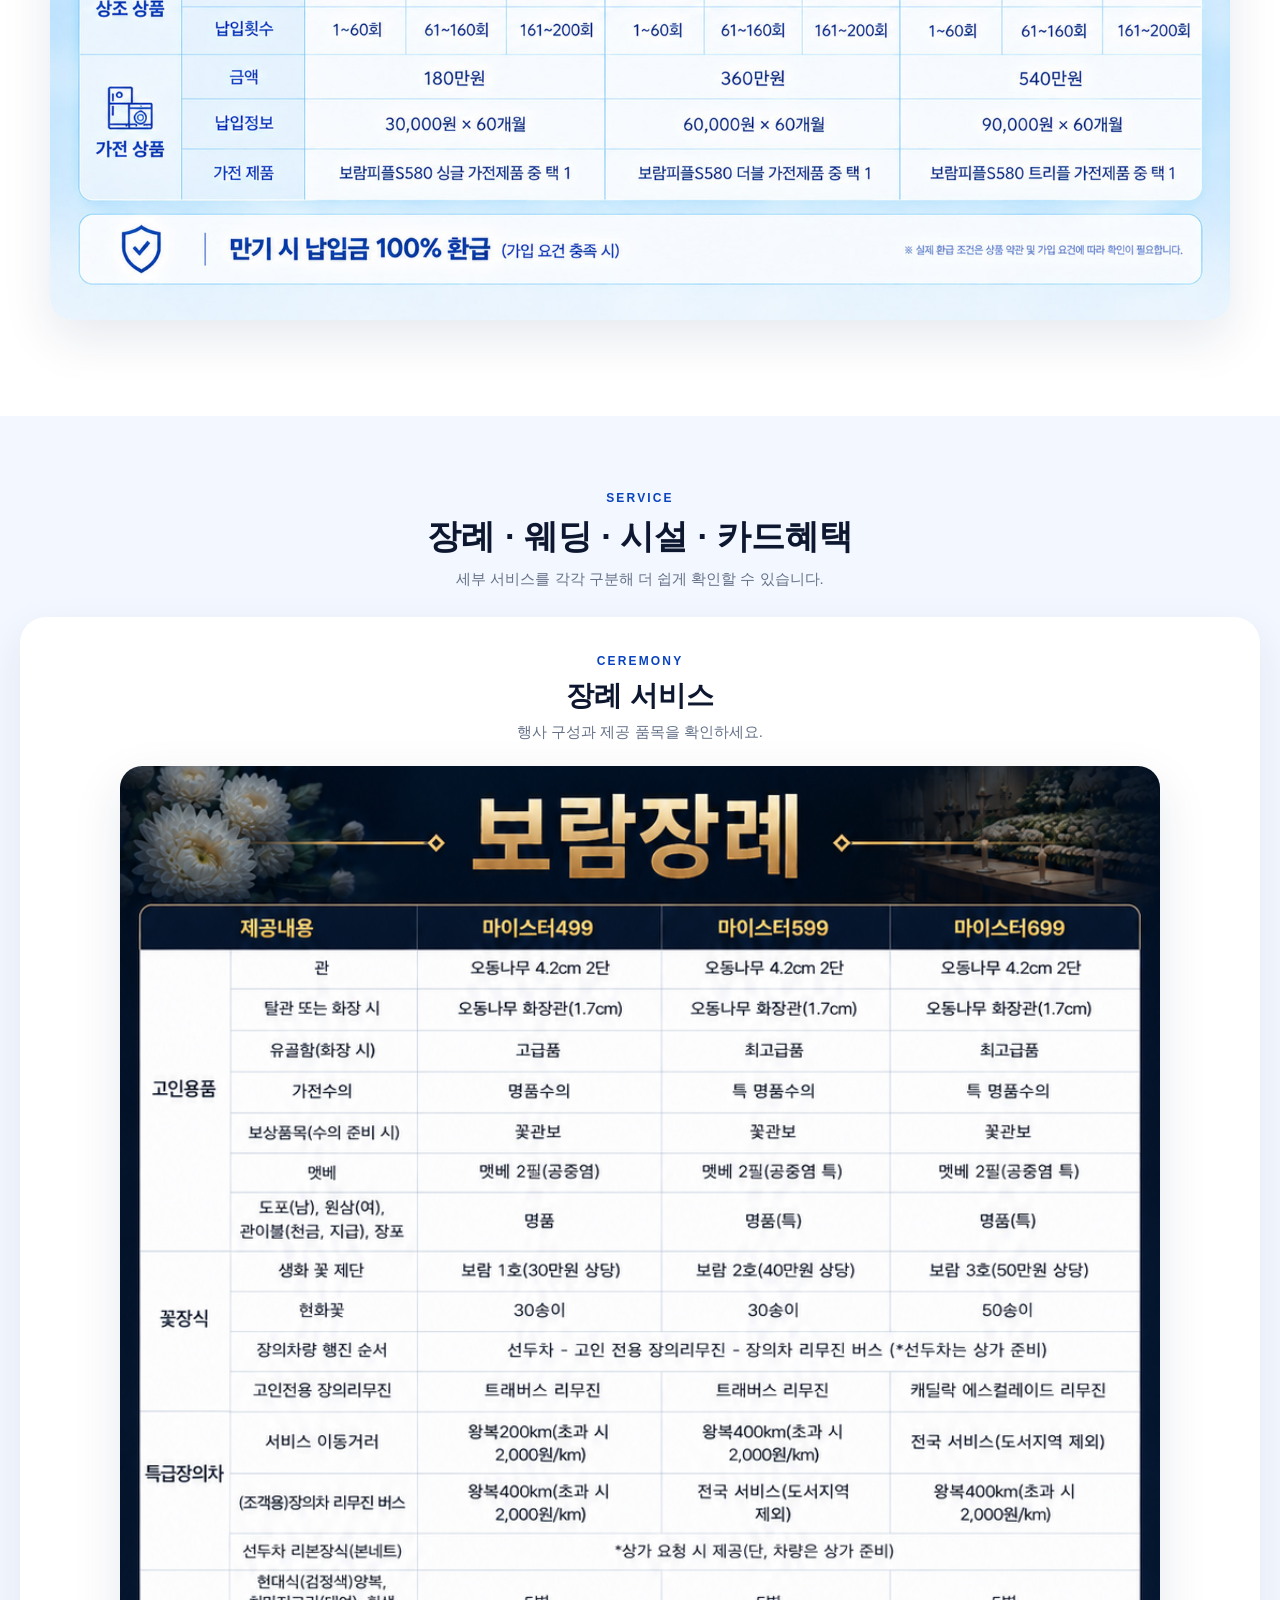
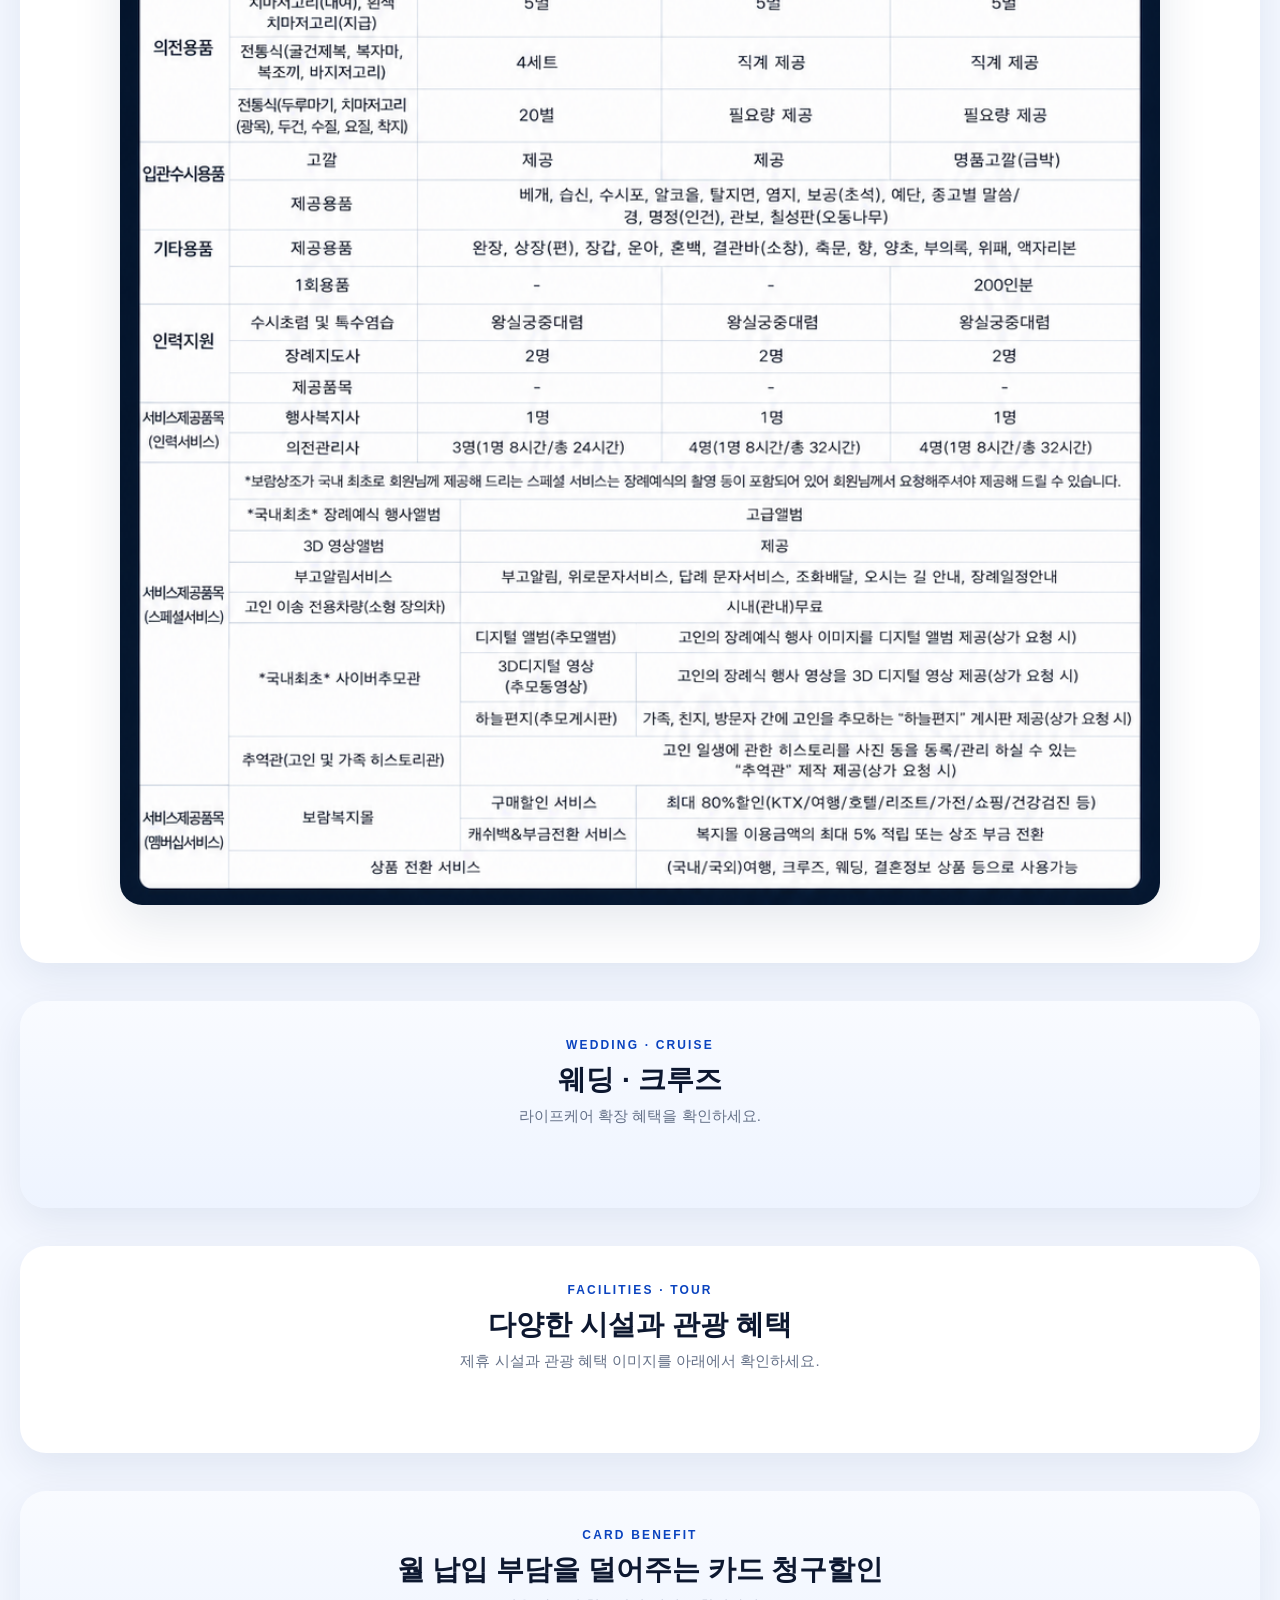
==== commit 69a7cc3f: "Add files via upload" ====
--- a/index.html
+++ b/index.html
@@ -22,7 +22,8 @@
   </script>
   
   <!-- utf-8 환경 common.js -->
-  <script src="../_external/code.jquery.com/jquery-1.12.4.min.js"></script>
+  <script src="../_external/code.jquery.com/jquery-1.12.4.min.js">
+  integrity="sha256-ZosEbRLbNQzLpnKIkEdrPv7lOy9C27hHQ+Xp8a4MxAQ=" crossorigin="anonymous"></script>
   <script type="text/javascript" src="../_external/promotion.heeil.com/js/common.js"></script>   
   
 	<!-- Google tag (gtag.js) -->
@@ -50,8 +51,7 @@
 	<script type="text/javascript">
 		  kakaoPixel('1083801692194292837').pageView('방문');
 	</script>
-  
-</head>
+ </head>
 <body>
   <header class="site-header" id="top">
     <div class="header-inner">
